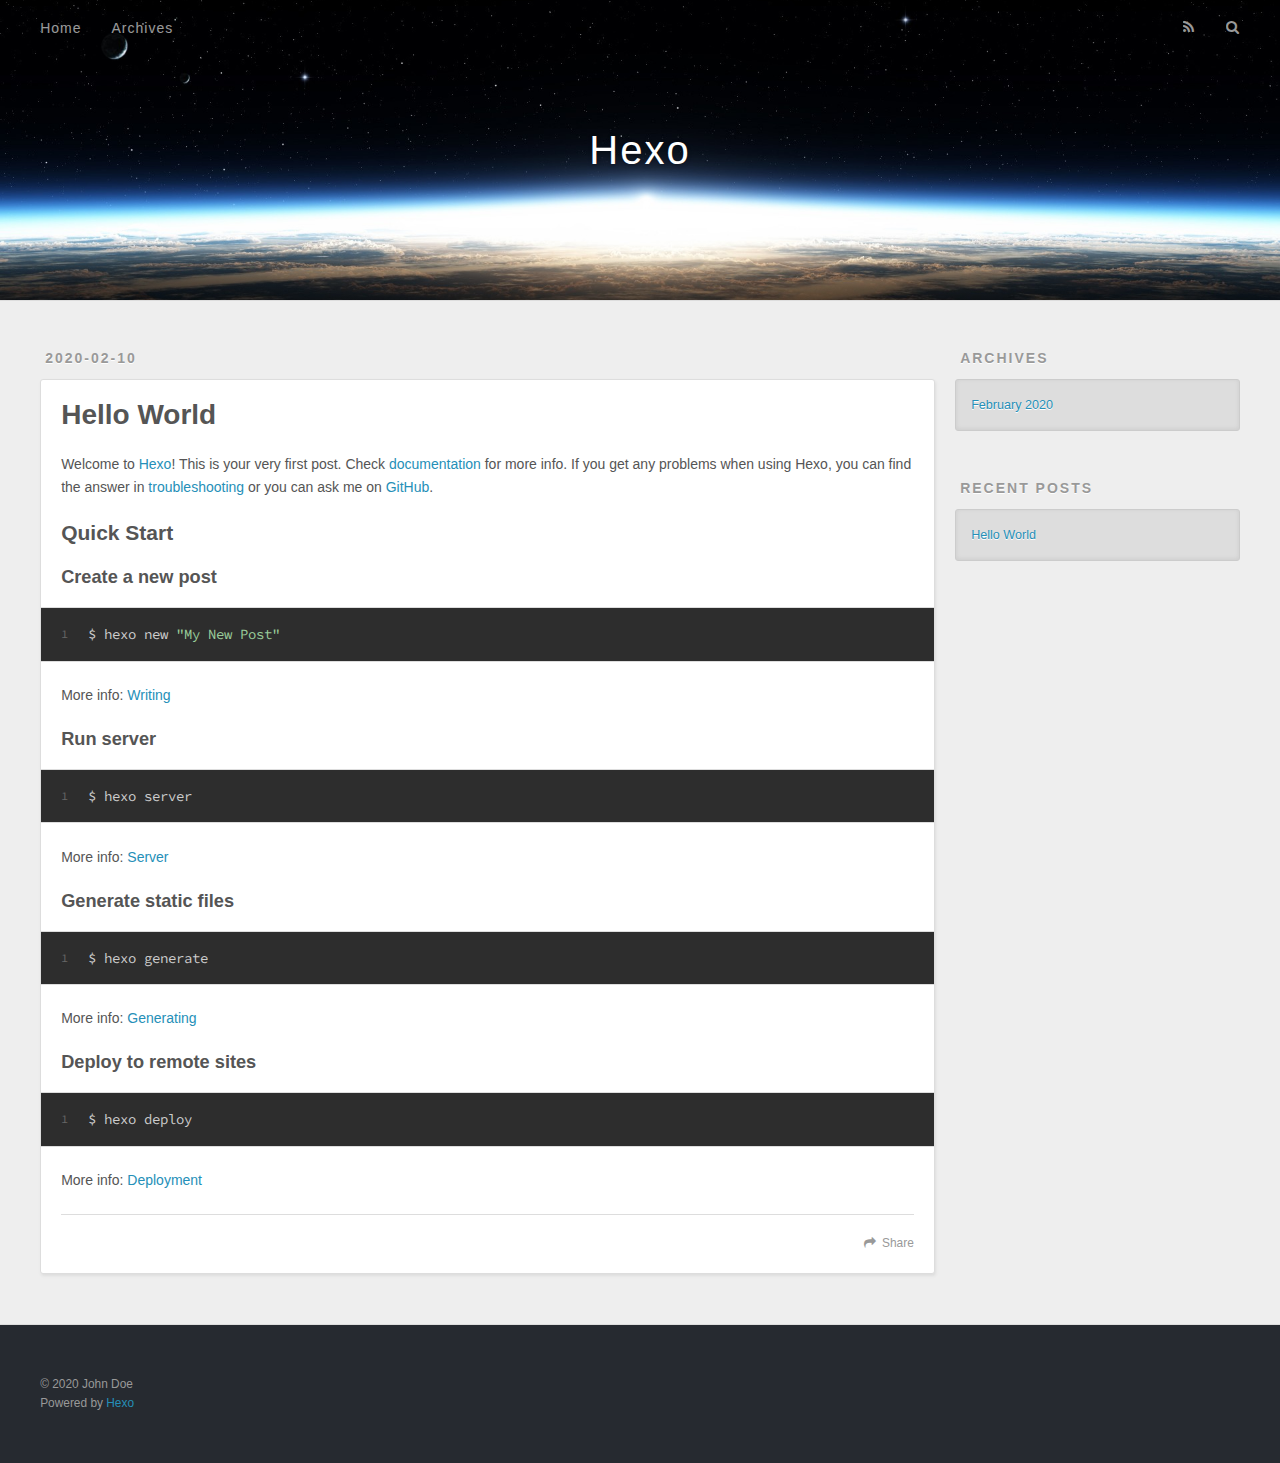
==== index.html @ d542e93d "Site updated: 2020-02-10 15:50:37" ====
<!DOCTYPE html>
<html>
<head>
  <meta charset="utf-8">
  

  
  <title>Hexo</title>
  <meta name="viewport" content="width=device-width, initial-scale=1, maximum-scale=1">
  <meta property="og:type" content="website">
<meta property="og:title" content="Hexo">
<meta property="og:url" content="http://yoursite.com/index.html">
<meta property="og:site_name" content="Hexo">
<meta property="og:locale" content="en_US">
<meta property="article:author" content="John Doe">
<meta name="twitter:card" content="summary">
  
    <link rel="alternate" href="/atom.xml" title="Hexo" type="application/atom+xml">
  
  
    <link rel="icon" href="/favicon.png">
  
  
    <link href="//fonts.googleapis.com/css?family=Source+Code+Pro" rel="stylesheet" type="text/css">
  
  
<link rel="stylesheet" href="/css/style.css">

<meta name="generator" content="Hexo 4.2.0"></head>

<body>
  <div id="container">
    <div id="wrap">
      <header id="header">
  <div id="banner"></div>
  <div id="header-outer" class="outer">
    <div id="header-title" class="inner">
      <h1 id="logo-wrap">
        <a href="/" id="logo">Hexo</a>
      </h1>
      
    </div>
    <div id="header-inner" class="inner">
      <nav id="main-nav">
        <a id="main-nav-toggle" class="nav-icon"></a>
        
          <a class="main-nav-link" href="/">Home</a>
        
          <a class="main-nav-link" href="/archives">Archives</a>
        
      </nav>
      <nav id="sub-nav">
        
          <a id="nav-rss-link" class="nav-icon" href="/atom.xml" title="RSS Feed"></a>
        
        <a id="nav-search-btn" class="nav-icon" title="Search"></a>
      </nav>
      <div id="search-form-wrap">
        <form action="//google.com/search" method="get" accept-charset="UTF-8" class="search-form"><input type="search" name="q" class="search-form-input" placeholder="Search"><button type="submit" class="search-form-submit">&#xF002;</button><input type="hidden" name="sitesearch" value="http://yoursite.com"></form>
      </div>
    </div>
  </div>
</header>
      <div class="outer">
        <section id="main">
  
    <article id="post-hello-world" class="article article-type-post" itemscope itemprop="blogPost">
  <div class="article-meta">
    <a href="/2020/02/10/hello-world/" class="article-date">
  <time datetime="2020-02-10T07:20:54.252Z" itemprop="datePublished">2020-02-10</time>
</a>
    
  </div>
  <div class="article-inner">
    
    
      <header class="article-header">
        
  
    <h1 itemprop="name">
      <a class="article-title" href="/2020/02/10/hello-world/">Hello World</a>
    </h1>
  

      </header>
    
    <div class="article-entry" itemprop="articleBody">
      
        <p>Welcome to <a href="https://hexo.io/" target="_blank" rel="noopener">Hexo</a>! This is your very first post. Check <a href="https://hexo.io/docs/" target="_blank" rel="noopener">documentation</a> for more info. If you get any problems when using Hexo, you can find the answer in <a href="https://hexo.io/docs/troubleshooting.html" target="_blank" rel="noopener">troubleshooting</a> or you can ask me on <a href="https://github.com/hexojs/hexo/issues" target="_blank" rel="noopener">GitHub</a>.</p>
<h2 id="Quick-Start"><a href="#Quick-Start" class="headerlink" title="Quick Start"></a>Quick Start</h2><h3 id="Create-a-new-post"><a href="#Create-a-new-post" class="headerlink" title="Create a new post"></a>Create a new post</h3><figure class="highlight bash"><table><tr><td class="gutter"><pre><span class="line">1</span><br></pre></td><td class="code"><pre><span class="line">$ hexo new <span class="string">"My New Post"</span></span><br></pre></td></tr></table></figure>

<p>More info: <a href="https://hexo.io/docs/writing.html" target="_blank" rel="noopener">Writing</a></p>
<h3 id="Run-server"><a href="#Run-server" class="headerlink" title="Run server"></a>Run server</h3><figure class="highlight bash"><table><tr><td class="gutter"><pre><span class="line">1</span><br></pre></td><td class="code"><pre><span class="line">$ hexo server</span><br></pre></td></tr></table></figure>

<p>More info: <a href="https://hexo.io/docs/server.html" target="_blank" rel="noopener">Server</a></p>
<h3 id="Generate-static-files"><a href="#Generate-static-files" class="headerlink" title="Generate static files"></a>Generate static files</h3><figure class="highlight bash"><table><tr><td class="gutter"><pre><span class="line">1</span><br></pre></td><td class="code"><pre><span class="line">$ hexo generate</span><br></pre></td></tr></table></figure>

<p>More info: <a href="https://hexo.io/docs/generating.html" target="_blank" rel="noopener">Generating</a></p>
<h3 id="Deploy-to-remote-sites"><a href="#Deploy-to-remote-sites" class="headerlink" title="Deploy to remote sites"></a>Deploy to remote sites</h3><figure class="highlight bash"><table><tr><td class="gutter"><pre><span class="line">1</span><br></pre></td><td class="code"><pre><span class="line">$ hexo deploy</span><br></pre></td></tr></table></figure>

<p>More info: <a href="https://hexo.io/docs/one-command-deployment.html" target="_blank" rel="noopener">Deployment</a></p>

      
    </div>
    <footer class="article-footer">
      <a data-url="http://yoursite.com/2020/02/10/hello-world/" data-id="ck6g4q3lg0000r0undzwp7607" class="article-share-link">Share</a>
      
      
    </footer>
  </div>
  
</article>


  


</section>
        
          <aside id="sidebar">
  
    

  
    

  
    
  
    
  <div class="widget-wrap">
    <h3 class="widget-title">Archives</h3>
    <div class="widget">
      <ul class="archive-list"><li class="archive-list-item"><a class="archive-list-link" href="/archives/2020/02/">February 2020</a></li></ul>
    </div>
  </div>


  
    
  <div class="widget-wrap">
    <h3 class="widget-title">Recent Posts</h3>
    <div class="widget">
      <ul>
        
          <li>
            <a href="/2020/02/10/hello-world/">Hello World</a>
          </li>
        
      </ul>
    </div>
  </div>

  
</aside>
        
      </div>
      <footer id="footer">
  
  <div class="outer">
    <div id="footer-info" class="inner">
      &copy; 2020 John Doe<br>
      Powered by <a href="http://hexo.io/" target="_blank">Hexo</a>
    </div>
  </div>
</footer>
    </div>
    <nav id="mobile-nav">
  
    <a href="/" class="mobile-nav-link">Home</a>
  
    <a href="/archives" class="mobile-nav-link">Archives</a>
  
</nav>
    

<script src="//ajax.googleapis.com/ajax/libs/jquery/2.0.3/jquery.min.js"></script>


  
<link rel="stylesheet" href="/fancybox/jquery.fancybox.css">

  
<script src="/fancybox/jquery.fancybox.pack.js"></script>




<script src="/js/script.js"></script>




  </div>
</body>
</html>
---- css/style.css ----
body {
  width: 100%;
}
body:before,
body:after {
  content: "";
  display: table;
}
body:after {
  clear: both;
}
html,
body,
div,
span,
applet,
object,
iframe,
h1,
h2,
h3,
h4,
h5,
h6,
p,
blockquote,
pre,
a,
abbr,
acronym,
address,
big,
cite,
code,
del,
dfn,
em,
img,
ins,
kbd,
q,
s,
samp,
small,
strike,
strong,
sub,
sup,
tt,
var,
dl,
dt,
dd,
ol,
ul,
li,
fieldset,
form,
label,
legend,
table,
caption,
tbody,
tfoot,
thead,
tr,
th,
td {
  margin: 0;
  padding: 0;
  border: 0;
  outline: 0;
  font-weight: inherit;
  font-style: inherit;
  font-family: inherit;
  font-size: 100%;
  vertical-align: baseline;
}
body {
  line-height: 1;
  color: #000;
  background: #fff;
}
ol,
ul {
  list-style: none;
}
table {
  border-collapse: separate;
  border-spacing: 0;
  vertical-align: middle;
}
caption,
th,
td {
  text-align: left;
  font-weight: normal;
  vertical-align: middle;
}
a img {
  border: none;
}
input,
button {
  margin: 0;
  padding: 0;
}
input::-moz-focus-inner,
button::-moz-focus-inner {
  border: 0;
  padding: 0;
}
@font-face {
  font-family: FontAwesome;
  font-style: normal;
  font-weight: normal;
  src: url("fonts/fontawesome-webfont.eot?v=#4.0.3");
  src: url("fonts/fontawesome-webfont.eot?#iefix&v=#4.0.3") format("embedded-opentype"), url("fonts/fontawesome-webfont.woff?v=#4.0.3") format("woff"), url("fonts/fontawesome-webfont.ttf?v=#4.0.3") format("truetype"), url("fonts/fontawesome-webfont.svg#fontawesomeregular?v=#4.0.3") format("svg");
}
html,
body,
#container {
  height: 100%;
}
body {
  background: #eee;
  font: 14px -apple-system, BlinkMacSystemFont, "Segoe UI", "Roboto", "Oxygen", "Ubuntu", "Cantarell", "Fira Sans", "Droid Sans", "Helvetica Neue", sans-serif;
  -webkit-text-size-adjust: 100%;
}
.outer {
  max-width: 1220px;
  margin: 0 auto;
  padding: 0 20px;
}
.outer:before,
.outer:after {
  content: "";
  display: table;
}
.outer:after {
  clear: both;
}
.inner {
  display: inline;
  float: left;
  width: 98.33333333333333%;
  margin: 0 0.833333333333333%;
}
.left,
.alignleft {
  float: left;
}
.right,
.alignright {
  float: right;
}
.clear {
  clear: both;
}
#container {
  position: relative;
}
.mobile-nav-on {
  overflow: hidden;
}
#wrap {
  height: 100%;
  width: 100%;
  position: absolute;
  top: 0;
  left: 0;
  -webkit-transition: 0.2s ease-out;
  -moz-transition: 0.2s ease-out;
  -ms-transition: 0.2s ease-out;
  transition: 0.2s ease-out;
  z-index: 1;
  background: #eee;
}
.mobile-nav-on #wrap {
  left: 280px;
}
@media screen and (min-width: 768px) {
  #main {
    display: inline;
    float: left;
    width: 73.33333333333333%;
    margin: 0 0.833333333333333%;
  }
}
.article-date,
.article-category-link,
.archive-year,
.widget-title {
  text-decoration: none;
  text-transform: uppercase;
  letter-spacing: 2px;
  color: #999;
  margin-bottom: 1em;
  margin-left: 5px;
  line-height: 1em;
  text-shadow: 0 1px #fff;
  font-weight: bold;
}
.article-inner,
.archive-article-inner {
  background: #fff;
  -webkit-box-shadow: 1px 2px 3px #ddd;
  box-shadow: 1px 2px 3px #ddd;
  border: 1px solid #ddd;
  border-radius: 3px;
}
.article-entry h1,
.widget h1 {
  font-size: 2em;
}
.article-entry h2,
.widget h2 {
  font-size: 1.5em;
}
.article-entry h3,
.widget h3 {
  font-size: 1.3em;
}
.article-entry h4,
.widget h4 {
  font-size: 1.2em;
}
.article-entry h5,
.widget h5 {
  font-size: 1em;
}
.article-entry h6,
.widget h6 {
  font-size: 1em;
  color: #999;
}
.article-entry hr,
.widget hr {
  border: 1px dashed #ddd;
}
.article-entry strong,
.widget strong {
  font-weight: bold;
}
.article-entry em,
.widget em,
.article-entry cite,
.widget cite {
  font-style: italic;
}
.article-entry sup,
.widget sup,
.article-entry sub,
.widget sub {
  font-size: 0.75em;
  line-height: 0;
  position: relative;
  vertical-align: baseline;
}
.article-entry sup,
.widget sup {
  top: -0.5em;
}
.article-entry sub,
.widget sub {
  bottom: -0.2em;
}
.article-entry small,
.widget small {
  font-size: 0.85em;
}
.article-entry acronym,
.widget acronym,
.article-entry abbr,
.widget abbr {
  border-bottom: 1px dotted;
}
.article-entry ul,
.widget ul,
.article-entry ol,
.widget ol,
.article-entry dl,
.widget dl {
  margin: 0 20px;
  line-height: 1.6em;
}
.article-entry ul ul,
.widget ul ul,
.article-entry ol ul,
.widget ol ul,
.article-entry ul ol,
.widget ul ol,
.article-entry ol ol,
.widget ol ol {
  margin-top: 0;
  margin-bottom: 0;
}
.article-entry ul,
.widget ul {
  list-style: disc;
}
.article-entry ol,
.widget ol {
  list-style: decimal;
}
.article-entry dt,
.widget dt {
  font-weight: bold;
}
#header {
  height: 300px;
  position: relative;
  border-bottom: 1px solid #ddd;
}
#header:before,
#header:after {
  content: "";
  position: absolute;
  left: 0;
  right: 0;
  height: 40px;
}
#header:before {
  top: 0;
  background: -webkit-linear-gradient(rgba(0,0,0,0.2), transparent);
  background: -moz-linear-gradient(rgba(0,0,0,0.2), transparent);
  background: -ms-linear-gradient(rgba(0,0,0,0.2), transparent);
  background: linear-gradient(rgba(0,0,0,0.2), transparent);
}
#header:after {
  bottom: 0;
  background: -webkit-linear-gradient(transparent, rgba(0,0,0,0.2));
  background: -moz-linear-gradient(transparent, rgba(0,0,0,0.2));
  background: -ms-linear-gradient(transparent, rgba(0,0,0,0.2));
  background: linear-gradient(transparent, rgba(0,0,0,0.2));
}
#header-outer {
  height: 100%;
  position: relative;
}
#header-inner {
  position: relative;
  overflow: hidden;
}
#banner {
  position: absolute;
  top: 0;
  left: 0;
  width: 100%;
  height: 100%;
  background: url("images/banner.jpg") center #000;
  -webkit-background-size: cover;
  -moz-background-size: cover;
  background-size: cover;
  z-index: -1;
}
#header-title {
  text-align: center;
  height: 40px;
  position: absolute;
  top: 50%;
  left: 0;
  margin-top: -20px;
}
#logo,
#subtitle {
  text-decoration: none;
  color: #fff;
  font-weight: 300;
  text-shadow: 0 1px 4px rgba(0,0,0,0.3);
}
#logo {
  font-size: 40px;
  line-height: 40px;
  letter-spacing: 2px;
}
#subtitle {
  font-size: 16px;
  line-height: 16px;
  letter-spacing: 1px;
}
#subtitle-wrap {
  margin-top: 16px;
}
#main-nav {
  float: left;
  margin-left: -15px;
}
.nav-icon,
.main-nav-link {
  float: left;
  color: #fff;
  opacity: 0.6;
  text-decoration: none;
  text-shadow: 0 1px rgba(0,0,0,0.2);
  -webkit-transition: opacity 0.2s;
  -moz-transition: opacity 0.2s;
  -ms-transition: opacity 0.2s;
  transition: opacity 0.2s;
  display: block;
  padding: 20px 15px;
}
.nav-icon:hover,
.main-nav-link:hover {
  opacity: 1;
}
.nav-icon {
  font-family: FontAwesome;
  text-align: center;
  font-size: 14px;
  width: 14px;
  height: 14px;
  padding: 20px 15px;
  position: relative;
  cursor: pointer;
}
.main-nav-link {
  font-weight: 300;
  letter-spacing: 1px;
}
@media screen and (max-width: 479px) {
  .main-nav-link {
    display: none;
  }
}
#main-nav-toggle {
  display: none;
}
#main-nav-toggle:before {
  content: "\f0c9";
}
@media screen and (max-width: 479px) {
  #main-nav-toggle {
    display: block;
  }
}
#sub-nav {
  float: right;
  margin-right: -15px;
}
#nav-rss-link:before {
  content: "\f09e";
}
#nav-search-btn:before {
  content: "\f002";
}
#search-form-wrap {
  position: absolute;
  top: 15px;
  width: 150px;
  height: 30px;
  right: -150px;
  opacity: 0;
  -webkit-transition: 0.2s ease-out;
  -moz-transition: 0.2s ease-out;
  -ms-transition: 0.2s ease-out;
  transition: 0.2s ease-out;
}
#search-form-wrap.on {
  opacity: 1;
  right: 0;
}
@media screen and (max-width: 479px) {
  #search-form-wrap {
    width: 100%;
    right: -100%;
  }
}
.search-form {
  position: absolute;
  top: 0;
  left: 0;
  right: 0;
  background: #fff;
  padding: 5px 15px;
  border-radius: 15px;
  -webkit-box-shadow: 0 0 10px rgba(0,0,0,0.3);
  box-shadow: 0 0 10px rgba(0,0,0,0.3);
}
.search-form-input {
  border: none;
  background: none;
  color: #555;
  width: 100%;
  font: 13px -apple-system, BlinkMacSystemFont, "Segoe UI", "Roboto", "Oxygen", "Ubuntu", "Cantarell", "Fira Sans", "Droid Sans", "Helvetica Neue", sans-serif;
  outline: none;
}
.search-form-input::-webkit-search-results-decoration,
.search-form-input::-webkit-search-cancel-button {
  -webkit-appearance: none;
}
.search-form-submit {
  position: absolute;
  top: 50%;
  right: 10px;
  margin-top: -7px;
  font: 13px FontAwesome;
  border: none;
  background: none;
  color: #bbb;
  cursor: pointer;
}
.search-form-submit:hover,
.search-form-submit:focus {
  color: #777;
}
.article {
  margin: 50px 0;
}
.article-inner {
  overflow: hidden;
}
.article-meta:before,
.article-meta:after {
  content: "";
  display: table;
}
.article-meta:after {
  clear: both;
}
.article-date {
  float: left;
}
.article-category {
  float: left;
  line-height: 1em;
  color: #ccc;
  text-shadow: 0 1px #fff;
  margin-left: 8px;
}
.article-category:before {
  content: "\2022";
}
.article-category-link {
  margin: 0 12px 1em;
}
.article-header {
  padding: 20px 20px 0;
}
.article-title {
  text-decoration: none;
  font-size: 2em;
  font-weight: bold;
  color: #555;
  line-height: 1.1em;
  -webkit-transition: color 0.2s;
  -moz-transition: color 0.2s;
  -ms-transition: color 0.2s;
  transition: color 0.2s;
}
a.article-title:hover {
  color: #258fb8;
}
.article-entry {
  color: #555;
  padding: 0 20px;
}
.article-entry:before,
.article-entry:after {
  content: "";
  display: table;
}
.article-entry:after {
  clear: both;
}
.article-entry p,
.article-entry table {
  line-height: 1.6em;
  margin: 1.6em 0;
}
.article-entry h1,
.article-entry h2,
.article-entry h3,
.article-entry h4,
.article-entry h5,
.article-entry h6 {
  font-weight: bold;
}
.article-entry h1,
.article-entry h2,
.article-entry h3,
.article-entry h4,
.article-entry h5,
.article-entry h6 {
  line-height: 1.1em;
  margin: 1.1em 0;
}
.article-entry a {
  color: #258fb8;
  text-decoration: none;
}
.article-entry a:hover {
  text-decoration: underline;
}
.article-entry ul,
.article-entry ol,
.article-entry dl {
  margin-top: 1.6em;
  margin-bottom: 1.6em;
}
.article-entry img,
.article-entry video {
  max-width: 100%;
  height: auto;
  display: block;
  margin: auto;
}
.article-entry iframe {
  border: none;
}
.article-entry table {
  width: 100%;
  border-collapse: collapse;
  border-spacing: 0;
}
.article-entry th {
  font-weight: bold;
  border-bottom: 3px solid #ddd;
  padding-bottom: 0.5em;
}
.article-entry td {
  border-bottom: 1px solid #ddd;
  padding: 10px 0;
}
.article-entry blockquote {
  font-family: Georgia, "Times New Roman", serif;
  font-size: 1.4em;
  margin: 1.6em 20px;
  text-align: center;
}
.article-entry blockquote footer {
  font-size: 14px;
  margin: 1.6em 0;
  font-family: -apple-system, BlinkMacSystemFont, "Segoe UI", "Roboto", "Oxygen", "Ubuntu", "Cantarell", "Fira Sans", "Droid Sans", "Helvetica Neue", sans-serif;
}
.article-entry blockquote footer cite:before {
  content: "—";
  padding: 0 0.5em;
}
.article-entry .pullquote {
  text-align: left;
  width: 45%;
  margin: 0;
}
.article-entry .pullquote.left {
  margin-left: 0.5em;
  margin-right: 1em;
}
.article-entry .pullquote.right {
  margin-right: 0.5em;
  margin-left: 1em;
}
.article-entry .caption {
  color: #999;
  display: block;
  font-size: 0.9em;
  margin-top: 0.5em;
  position: relative;
  text-align: center;
}
.article-entry .video-container {
  position: relative;
  padding-top: 56.25%;
  height: 0;
  overflow: hidden;
}
.article-entry .video-container iframe,
.article-entry .video-container object,
.article-entry .video-container embed {
  position: absolute;
  top: 0;
  left: 0;
  width: 100%;
  height: 100%;
  margin-top: 0;
}
.article-more-link a {
  display: inline-block;
  line-height: 1em;
  padding: 6px 15px;
  border-radius: 15px;
  background: #eee;
  color: #999;
  text-shadow: 0 1px #fff;
  text-decoration: none;
}
.article-more-link a:hover {
  background: #258fb8;
  color: #fff;
  text-decoration: none;
  text-shadow: 0 1px #1e7293;
}
.article-footer {
  font-size: 0.85em;
  line-height: 1.6em;
  border-top: 1px solid #ddd;
  padding-top: 1.6em;
  margin: 0 20px 20px;
}
.article-footer:before,
.article-footer:after {
  content: "";
  display: table;
}
.article-footer:after {
  clear: both;
}
.article-footer a {
  color: #999;
  text-decoration: none;
}
.article-footer a:hover {
  color: #555;
}
.article-tag-list-item {
  float: left;
  margin-right: 10px;
}
.article-tag-list-link:before {
  content: "#";
}
.article-comment-link {
  float: right;
}
.article-comment-link:before {
  content: "\f075";
  font-family: FontAwesome;
  padding-right: 8px;
}
.article-share-link {
  cursor: pointer;
  float: right;
  margin-left: 20px;
}
.article-share-link:before {
  content: "\f064";
  font-family: FontAwesome;
  padding-right: 6px;
}
#article-nav {
  position: relative;
}
#article-nav:before,
#article-nav:after {
  content: "";
  display: table;
}
#article-nav:after {
  clear: both;
}
@media screen and (min-width: 768px) {
  #article-nav {
    margin: 50px 0;
  }
  #article-nav:before {
    width: 8px;
    height: 8px;
    position: absolute;
    top: 50%;
    left: 50%;
    margin-top: -4px;
    margin-left: -4px;
    content: "";
    border-radius: 50%;
    background: #ddd;
    -webkit-box-shadow: 0 1px 2px #fff;
    box-shadow: 0 1px 2px #fff;
  }
}
.article-nav-link-wrap {
  text-decoration: none;
  text-shadow: 0 1px #fff;
  color: #999;
  -webkit-box-sizing: border-box;
  -moz-box-sizing: border-box;
  box-sizing: border-box;
  margin-top: 50px;
  text-align: center;
  display: block;
}
.article-nav-link-wrap:hover {
  color: #555;
}
@media screen and (min-width: 768px) {
  .article-nav-link-wrap {
    width: 50%;
    margin-top: 0;
  }
}
@media screen and (min-width: 768px) {
  #article-nav-newer {
    float: left;
    text-align: right;
    padding-right: 20px;
  }
}
@media screen and (min-width: 768px) {
  #article-nav-older {
    float: right;
    text-align: left;
    padding-left: 20px;
  }
}
.article-nav-caption {
  text-transform: uppercase;
  letter-spacing: 2px;
  color: #ddd;
  line-height: 1em;
  font-weight: bold;
}
#article-nav-newer .article-nav-caption {
  margin-right: -2px;
}
.article-nav-title {
  font-size: 0.85em;
  line-height: 1.6em;
  margin-top: 0.5em;
}
.article-share-box {
  position: absolute;
  display: none;
  background: #fff;
  -webkit-box-shadow: 1px 2px 10px rgba(0,0,0,0.2);
  box-shadow: 1px 2px 10px rgba(0,0,0,0.2);
  border-radius: 3px;
  margin-left: -145px;
  overflow: hidden;
  z-index: 1;
}
.article-share-box.on {
  display: block;
}
.article-share-input {
  width: 100%;
  background: none;
  -webkit-box-sizing: border-box;
  -moz-box-sizing: border-box;
  box-sizing: border-box;
  font: 14px -apple-system, BlinkMacSystemFont, "Segoe UI", "Roboto", "Oxygen", "Ubuntu", "Cantarell", "Fira Sans", "Droid Sans", "Helvetica Neue", sans-serif;
  padding: 0 15px;
  color: #555;
  outline: none;
  border: 1px solid #ddd;
  border-radius: 3px 3px 0 0;
  height: 36px;
  line-height: 36px;
}
.article-share-links {
  background: #eee;
}
.article-share-links:before,
.article-share-links:after {
  content: "";
  display: table;
}
.article-share-links:after {
  clear: both;
}
.article-share-twitter,
.article-share-facebook,
.article-share-pinterest,
.article-share-google {
  width: 50px;
  height: 36px;
  display: block;
  float: left;
  position: relative;
  color: #999;
  text-shadow: 0 1px #fff;
}
.article-share-twitter:before,
.article-share-facebook:before,
.article-share-pinterest:before,
.article-share-google:before {
  font-size: 20px;
  font-family: FontAwesome;
  width: 20px;
  height: 20px;
  position: absolute;
  top: 50%;
  left: 50%;
  margin-top: -10px;
  margin-left: -10px;
  text-align: center;
}
.article-share-twitter:hover,
.article-share-facebook:hover,
.article-share-pinterest:hover,
.article-share-google:hover {
  color: #fff;
}
.article-share-twitter:before {
  content: "\f099";
}
.article-share-twitter:hover {
  background: #00aced;
  text-shadow: 0 1px #008abe;
}
.article-share-facebook:before {
  content: "\f09a";
}
.article-share-facebook:hover {
  background: #3b5998;
  text-shadow: 0 1px #2f477a;
}
.article-share-pinterest:before {
  content: "\f0d2";
}
.article-share-pinterest:hover {
  background: #cb2027;
  text-shadow: 0 1px #a21a1f;
}
.article-share-google:before {
  content: "\f0d5";
}
.article-share-google:hover {
  background: #dd4b39;
  text-shadow: 0 1px #be3221;
}
.article-gallery {
  background: #000;
  position: relative;
}
.article-gallery-photos {
  position: relative;
  overflow: hidden;
}
.article-gallery-img {
  display: none;
  max-width: 100%;
}
.article-gallery-img:first-child {
  display: block;
}
.article-gallery-img.loaded {
  position: absolute;
  display: block;
}
.article-gallery-img img {
  display: block;
  max-width: 100%;
  margin: 0 auto;
}
#comments {
  background: #fff;
  -webkit-box-shadow: 1px 2px 3px #ddd;
  box-shadow: 1px 2px 3px #ddd;
  padding: 20px;
  border: 1px solid #ddd;
  border-radius: 3px;
  margin: 50px 0;
}
#comments a {
  color: #258fb8;
}
.archives-wrap {
  margin: 50px 0;
}
.archives:before,
.archives:after {
  content: "";
  display: table;
}
.archives:after {
  clear: both;
}
.archive-year-wrap {
  margin-bottom: 1em;
}
.archives {
  -webkit-column-gap: 10px;
  -moz-column-gap: 10px;
  column-gap: 10px;
}
@media screen and (min-width: 480px) and (max-width: 767px) {
  .archives {
    -webkit-column-count: 2;
    -moz-column-count: 2;
    column-count: 2;
  }
}
@media screen and (min-width: 768px) {
  .archives {
    -webkit-column-count: 3;
    -moz-column-count: 3;
    column-count: 3;
  }
}
.archive-article {
  -webkit-column-break-inside: avoid;
  page-break-inside: avoid;
  overflow: hidden;
  break-inside: avoid-column;
}
.archive-article-inner {
  padding: 10px;
  margin-bottom: 15px;
}
.archive-article-title {
  text-decoration: none;
  font-weight: bold;
  color: #555;
  -webkit-transition: color 0.2s;
  -moz-transition: color 0.2s;
  -ms-transition: color 0.2s;
  transition: color 0.2s;
  line-height: 1.6em;
}
.archive-article-title:hover {
  color: #258fb8;
}
.archive-article-footer {
  margin-top: 1em;
}
.archive-article-date {
  color: #999;
  text-decoration: none;
  font-size: 0.85em;
  line-height: 1em;
  margin-bottom: 0.5em;
  display: block;
}
#page-nav {
  margin: 50px auto;
  background: #fff;
  -webkit-box-shadow: 1px 2px 3px #ddd;
  box-shadow: 1px 2px 3px #ddd;
  border: 1px solid #ddd;
  border-radius: 3px;
  text-align: center;
  color: #999;
  overflow: hidden;
}
#page-nav:before,
#page-nav:after {
  content: "";
  display: table;
}
#page-nav:after {
  clear: both;
}
#page-nav a,
#page-nav span {
  padding: 10px 20px;
  line-height: 1;
  height: 2ex;
}
#page-nav a {
  color: #999;
  text-decoration: none;
}
#page-nav a:hover {
  background: #999;
  color: #fff;
}
#page-nav .prev {
  float: left;
}
#page-nav .next {
  float: right;
}
#page-nav .page-number {
  display: inline-block;
}
@media screen and (max-width: 479px) {
  #page-nav .page-number {
    display: none;
  }
}
#page-nav .current {
  color: #555;
  font-weight: bold;
}
#page-nav .space {
  color: #ddd;
}
#footer {
  background: #262a30;
  padding: 50px 0;
  border-top: 1px solid #ddd;
  color: #999;
}
#footer a {
  color: #258fb8;
  text-decoration: none;
}
#footer a:hover {
  text-decoration: underline;
}
#footer-info {
  line-height: 1.6em;
  font-size: 0.85em;
}
.article-entry pre,
.article-entry .highlight {
  background: #2d2d2d;
  margin: 0 -20px;
  padding: 15px 20px;
  border-style: solid;
  border-color: #ddd;
  border-width: 1px 0;
  overflow: auto;
  color: #ccc;
  line-height: 22.400000000000002px;
}
.article-entry .highlight .gutter pre,
.article-entry .gist .gist-file .gist-data .line-numbers {
  color: #666;
  font-size: 0.85em;
}
.article-entry pre,
.article-entry code {
  font-family: "Source Code Pro", Consolas, Monaco, Menlo, Consolas, monospace;
}
.article-entry code {
  background: #eee;
  text-shadow: 0 1px #fff;
  padding: 0 0.3em;
}
.article-entry pre code {
  background: none;
  text-shadow: none;
  padding: 0;
}
.article-entry .highlight pre {
  border: none;
  margin: 0;
  padding: 0;
}
.article-entry .highlight table {
  margin: 0;
  width: auto;
}
.article-entry .highlight td {
  border: none;
  padding: 0;
}
.article-entry .highlight figcaption {
  font-size: 0.85em;
  color: #999;
  line-height: 1em;
  margin-bottom: 1em;
}
.article-entry .highlight figcaption:before,
.article-entry .highlight figcaption:after {
  content: "";
  display: table;
}
.article-entry .highlight figcaption:after {
  clear: both;
}
.article-entry .highlight figcaption a {
  float: right;
}
.article-entry .highlight .gutter pre {
  text-align: right;
  padding-right: 20px;
}
.article-entry .highlight .line {
  height: 22.400000000000002px;
}
.article-entry .highlight .line.marked {
  background: #515151;
}
.article-entry .gist {
  margin: 0 -20px;
  border-style: solid;
  border-color: #ddd;
  border-width: 1px 0;
  background: #2d2d2d;
  padding: 15px 20px 15px 0;
}
.article-entry .gist .gist-file {
  border: none;
  font-family: "Source Code Pro", Consolas, Monaco, Menlo, Consolas, monospace;
  margin: 0;
}
.article-entry .gist .gist-file .gist-data {
  background: none;
  border: none;
}
.article-entry .gist .gist-file .gist-data .line-numbers {
  background: none;
  border: none;
  padding: 0 20px 0 0;
}
.article-entry .gist .gist-file .gist-data .line-data {
  padding: 0 !important;
}
.article-entry .gist .gist-file .highlight {
  margin: 0;
  padding: 0;
  border: none;
}
.article-entry .gist .gist-file .gist-meta {
  background: #2d2d2d;
  color: #999;
  font: 0.85em -apple-system, BlinkMacSystemFont, "Segoe UI", "Roboto", "Oxygen", "Ubuntu", "Cantarell", "Fira Sans", "Droid Sans", "Helvetica Neue", sans-serif;
  text-shadow: 0 0;
  padding: 0;
  margin-top: 1em;
  margin-left: 20px;
}
.article-entry .gist .gist-file .gist-meta a {
  color: #258fb8;
  font-weight: normal;
}
.article-entry .gist .gist-file .gist-meta a:hover {
  text-decoration: underline;
}
pre .comment,
pre .title {
  color: #999;
}
pre .variable,
pre .attribute,
pre .tag,
pre .regexp,
pre .ruby .constant,
pre .xml .tag .title,
pre .xml .pi,
pre .xml .doctype,
pre .html .doctype,
pre .css .id,
pre .css .class,
pre .css .pseudo {
  color: #f2777a;
}
pre .number,
pre .preprocessor,
pre .built_in,
pre .literal,
pre .params,
pre .constant {
  color: #f99157;
}
pre .class,
pre .ruby .class .title,
pre .css .rules .attribute {
  color: #9c9;
}
pre .string,
pre .value,
pre .inheritance,
pre .header,
pre .ruby .symbol,
pre .xml .cdata {
  color: #9c9;
}
pre .css .hexcolor {
  color: #6cc;
}
pre .function,
pre .python .decorator,
pre .python .title,
pre .ruby .function .title,
pre .ruby .title .keyword,
pre .perl .sub,
pre .javascript .title,
pre .coffeescript .title {
  color: #69c;
}
pre .keyword,
pre .javascript .function {
  color: #c9c;
}
@media screen and (max-width: 479px) {
  #mobile-nav {
    position: absolute;
    top: 0;
    left: 0;
    width: 280px;
    height: 100%;
    background: #191919;
    border-right: 1px solid #fff;
  }
}
@media screen and (max-width: 479px) {
  .mobile-nav-link {
    display: block;
    color: #999;
    text-decoration: none;
    padding: 15px 20px;
    font-weight: bold;
  }
  .mobile-nav-link:hover {
    color: #fff;
  }
}
@media screen and (min-width: 768px) {
  #sidebar {
    display: inline;
    float: left;
    width: 23.333333333333332%;
    margin: 0 0.833333333333333%;
  }
}
.widget-wrap {
  margin: 50px 0;
}
.widget {
  color: #777;
  text-shadow: 0 1px #fff;
  background: #ddd;
  -webkit-box-shadow: 0 -1px 4px #ccc inset;
  box-shadow: 0 -1px 4px #ccc inset;
  border: 1px solid #ccc;
  padding: 15px;
  border-radius: 3px;
}
.widget a {
  color: #258fb8;
  text-decoration: none;
}
.widget a:hover {
  text-decoration: underline;
}
.widget ul ul,
.widget ol ul,
.widget dl ul,
.widget ul ol,
.widget ol ol,
.widget dl ol,
.widget ul dl,
.widget ol dl,
.widget dl dl {
  margin-left: 15px;
  list-style: disc;
}
.widget {
  line-height: 1.6em;
  word-wrap: break-word;
  font-size: 0.9em;
}
.widget ul,
.widget ol {
  list-style: none;
  margin: 0;
}
.widget ul ul,
.widget ol ul,
.widget ul ol,
.widget ol ol {
  margin: 0 20px;
}
.widget ul ul,
.widget ol ul {
  list-style: disc;
}
.widget ul ol,
.widget ol ol {
  list-style: decimal;
}
.category-list-count,
.tag-list-count,
.archive-list-count {
  padding-left: 5px;
  color: #999;
  font-size: 0.85em;
}
.category-list-count:before,
.tag-list-count:before,
.archive-list-count:before {
  content: "(";
}
.category-list-count:after,
.tag-list-count:after,
.archive-list-count:after {
  content: ")";
}
.tagcloud a {
  margin-right: 5px;
  display: inline-block;
}
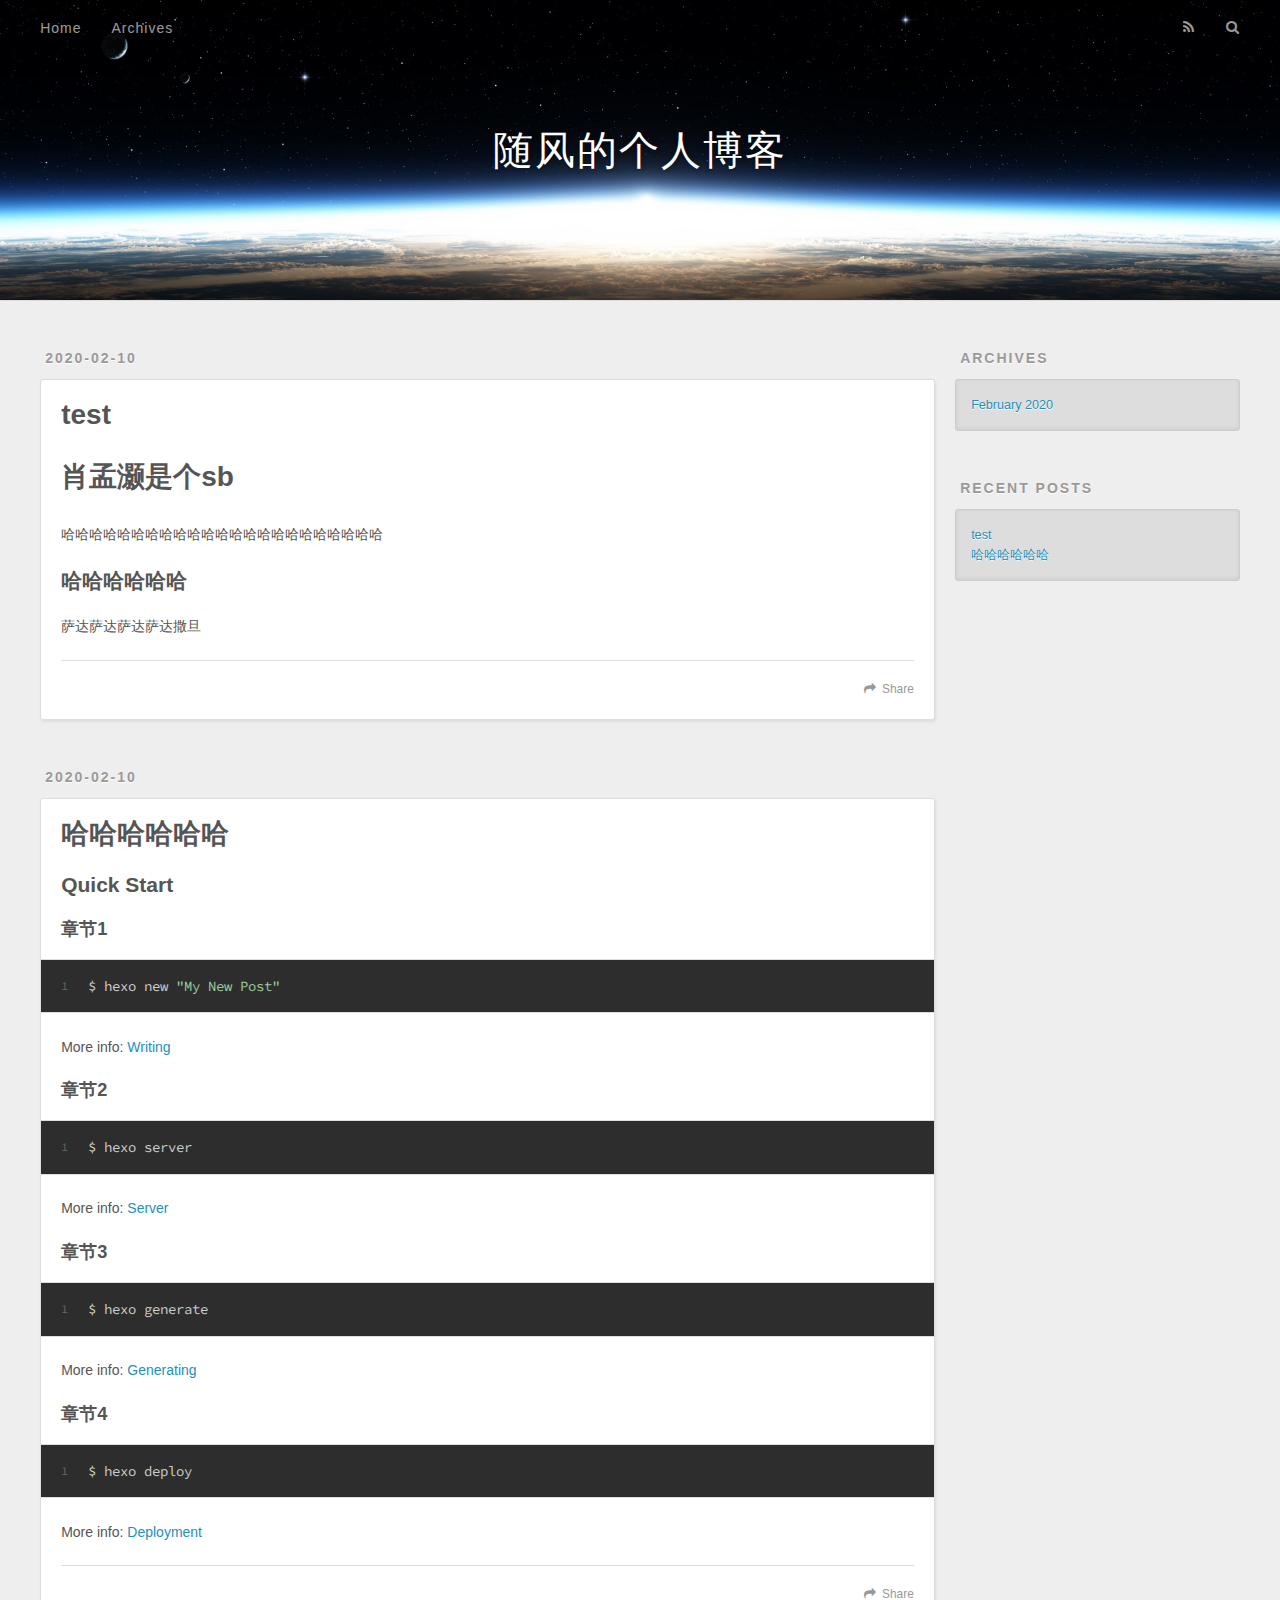
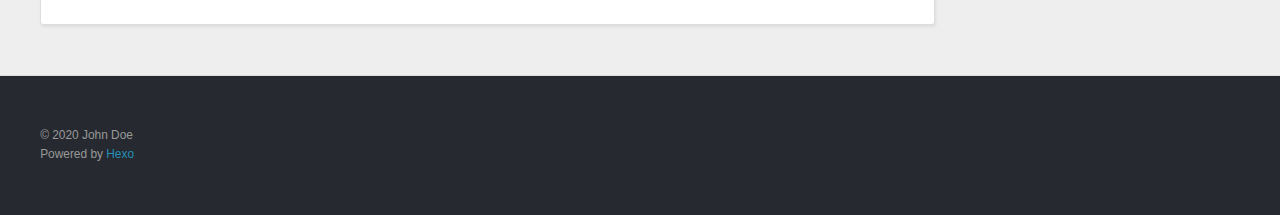
==== commit 9d18fffa: "Site updated: 2020-02-10 16:17:48" ====
--- a/index.html
+++ b/index.html
@@ -5,17 +5,17 @@
   
 
   
-  <title>Hexo</title>
+  <title>随风的个人博客</title>
   <meta name="viewport" content="width=device-width, initial-scale=1, maximum-scale=1">
   <meta property="og:type" content="website">
-<meta property="og:title" content="Hexo">
+<meta property="og:title" content="随风的个人博客">
 <meta property="og:url" content="http://yoursite.com/index.html">
-<meta property="og:site_name" content="Hexo">
+<meta property="og:site_name" content="随风的个人博客">
 <meta property="og:locale" content="en_US">
 <meta property="article:author" content="John Doe">
 <meta name="twitter:card" content="summary">
   
-    <link rel="alternate" href="/atom.xml" title="Hexo" type="application/atom+xml">
+    <link rel="alternate" href="/atom.xml" title="随风的个人博客" type="application/atom+xml">
   
   
     <link rel="icon" href="/favicon.png">
@@ -36,7 +36,7 @@
   <div id="header-outer" class="outer">
     <div id="header-title" class="inner">
       <h1 id="logo-wrap">
-        <a href="/" id="logo">Hexo</a>
+        <a href="/" id="logo">随风的个人博客</a>
       </h1>
       
     </div>
@@ -64,6 +64,44 @@
       <div class="outer">
         <section id="main">
   
+    <article id="post-test" class="article article-type-post" itemscope itemprop="blogPost">
+  <div class="article-meta">
+    <a href="/2020/02/10/test/" class="article-date">
+  <time datetime="2020-02-10T08:12:20.720Z" itemprop="datePublished">2020-02-10</time>
+</a>
+    
+  </div>
+  <div class="article-inner">
+    
+    
+      <header class="article-header">
+        
+  
+    <h1 itemprop="name">
+      <a class="article-title" href="/2020/02/10/test/">test</a>
+    </h1>
+  
+
+      </header>
+    
+    <div class="article-entry" itemprop="articleBody">
+      
+        <h1 id="肖孟灏是个sb"><a href="#肖孟灏是个sb" class="headerlink" title="肖孟灏是个sb"></a>肖孟灏是个sb</h1><p>哈哈哈哈哈哈哈哈哈哈哈哈哈哈哈哈哈哈哈哈哈哈哈</p>
+<h2 id="哈哈哈哈哈哈"><a href="#哈哈哈哈哈哈" class="headerlink" title="哈哈哈哈哈哈"></a>哈哈哈哈哈哈</h2><p>萨达萨达萨达萨达撒旦</p>
+
+      
+    </div>
+    <footer class="article-footer">
+      <a data-url="http://yoursite.com/2020/02/10/test/" data-id="ck6g6k8fv0000lsunanmzcw07" class="article-share-link">Share</a>
+      
+      
+    </footer>
+  </div>
+  
+</article>
+
+
+  
     <article id="post-hello-world" class="article article-type-post" itemscope itemprop="blogPost">
   <div class="article-meta">
     <a href="/2020/02/10/hello-world/" class="article-date">
@@ -78,7 +116,7 @@
         
   
     <h1 itemprop="name">
-      <a class="article-title" href="/2020/02/10/hello-world/">Hello World</a>
+      <a class="article-title" href="/2020/02/10/hello-world/">哈哈哈哈哈哈</a>
     </h1>
   
 
@@ -86,17 +124,16 @@
     
     <div class="article-entry" itemprop="articleBody">
       
-        <p>Welcome to <a href="https://hexo.io/" target="_blank" rel="noopener">Hexo</a>! This is your very first post. Check <a href="https://hexo.io/docs/" target="_blank" rel="noopener">documentation</a> for more info. If you get any problems when using Hexo, you can find the answer in <a href="https://hexo.io/docs/troubleshooting.html" target="_blank" rel="noopener">troubleshooting</a> or you can ask me on <a href="https://github.com/hexojs/hexo/issues" target="_blank" rel="noopener">GitHub</a>.</p>
-<h2 id="Quick-Start"><a href="#Quick-Start" class="headerlink" title="Quick Start"></a>Quick Start</h2><h3 id="Create-a-new-post"><a href="#Create-a-new-post" class="headerlink" title="Create a new post"></a>Create a new post</h3><figure class="highlight bash"><table><tr><td class="gutter"><pre><span class="line">1</span><br></pre></td><td class="code"><pre><span class="line">$ hexo new <span class="string">"My New Post"</span></span><br></pre></td></tr></table></figure>
+        <h2 id="Quick-Start"><a href="#Quick-Start" class="headerlink" title="Quick Start"></a>Quick Start</h2><h3 id="章节1"><a href="#章节1" class="headerlink" title="章节1"></a>章节1</h3><figure class="highlight bash"><table><tr><td class="gutter"><pre><span class="line">1</span><br></pre></td><td class="code"><pre><span class="line">$ hexo new <span class="string">"My New Post"</span></span><br></pre></td></tr></table></figure>
 
 <p>More info: <a href="https://hexo.io/docs/writing.html" target="_blank" rel="noopener">Writing</a></p>
-<h3 id="Run-server"><a href="#Run-server" class="headerlink" title="Run server"></a>Run server</h3><figure class="highlight bash"><table><tr><td class="gutter"><pre><span class="line">1</span><br></pre></td><td class="code"><pre><span class="line">$ hexo server</span><br></pre></td></tr></table></figure>
+<h3 id="章节2"><a href="#章节2" class="headerlink" title="章节2"></a>章节2</h3><figure class="highlight bash"><table><tr><td class="gutter"><pre><span class="line">1</span><br></pre></td><td class="code"><pre><span class="line">$ hexo server</span><br></pre></td></tr></table></figure>
 
 <p>More info: <a href="https://hexo.io/docs/server.html" target="_blank" rel="noopener">Server</a></p>
-<h3 id="Generate-static-files"><a href="#Generate-static-files" class="headerlink" title="Generate static files"></a>Generate static files</h3><figure class="highlight bash"><table><tr><td class="gutter"><pre><span class="line">1</span><br></pre></td><td class="code"><pre><span class="line">$ hexo generate</span><br></pre></td></tr></table></figure>
+<h3 id="章节3"><a href="#章节3" class="headerlink" title="章节3"></a>章节3</h3><figure class="highlight bash"><table><tr><td class="gutter"><pre><span class="line">1</span><br></pre></td><td class="code"><pre><span class="line">$ hexo generate</span><br></pre></td></tr></table></figure>
 
 <p>More info: <a href="https://hexo.io/docs/generating.html" target="_blank" rel="noopener">Generating</a></p>
-<h3 id="Deploy-to-remote-sites"><a href="#Deploy-to-remote-sites" class="headerlink" title="Deploy to remote sites"></a>Deploy to remote sites</h3><figure class="highlight bash"><table><tr><td class="gutter"><pre><span class="line">1</span><br></pre></td><td class="code"><pre><span class="line">$ hexo deploy</span><br></pre></td></tr></table></figure>
+<h3 id="章节4"><a href="#章节4" class="headerlink" title="章节4"></a>章节4</h3><figure class="highlight bash"><table><tr><td class="gutter"><pre><span class="line">1</span><br></pre></td><td class="code"><pre><span class="line">$ hexo deploy</span><br></pre></td></tr></table></figure>
 
 <p>More info: <a href="https://hexo.io/docs/one-command-deployment.html" target="_blank" rel="noopener">Deployment</a></p>
 
@@ -144,7 +181,11 @@
       <ul>
         
           <li>
-            <a href="/2020/02/10/hello-world/">Hello World</a>
+            <a href="/2020/02/10/test/">test</a>
+          </li>
+        
+          <li>
+            <a href="/2020/02/10/hello-world/">哈哈哈哈哈哈</a>
           </li>
         
       </ul>
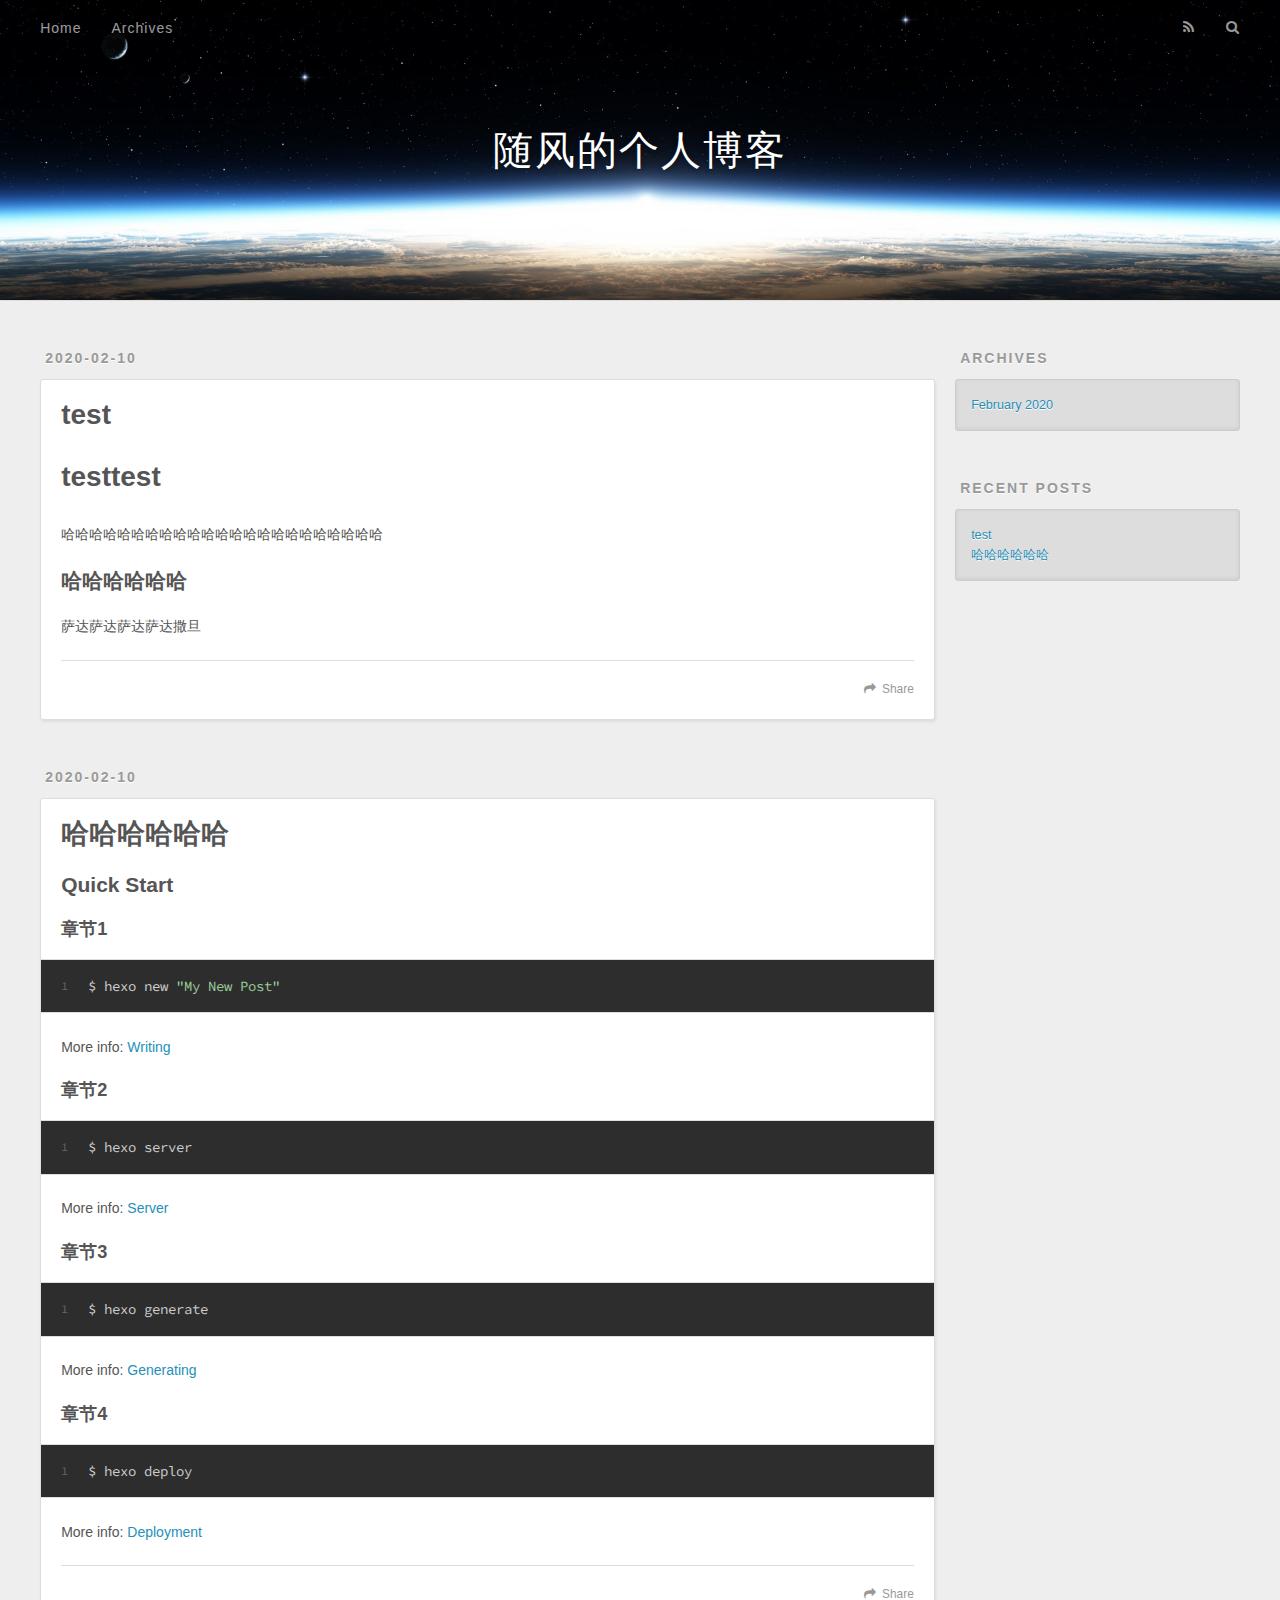
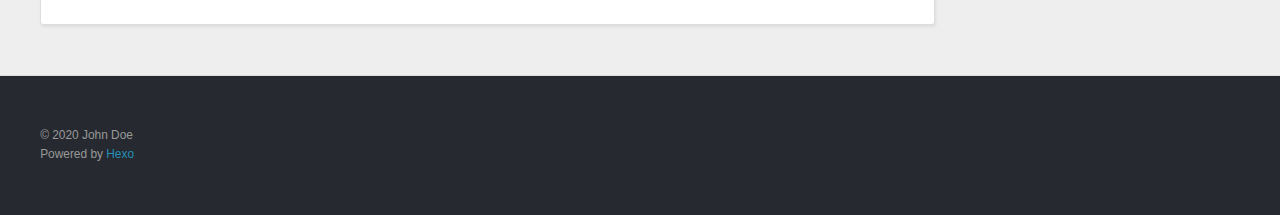
==== commit 9ddcd88c: "Site updated: 2020-02-10 16:21:49" ====
--- a/index.html
+++ b/index.html
@@ -86,7 +86,7 @@
     
     <div class="article-entry" itemprop="articleBody">
       
-        <h1 id="肖孟灏是个sb"><a href="#肖孟灏是个sb" class="headerlink" title="肖孟灏是个sb"></a>肖孟灏是个sb</h1><p>哈哈哈哈哈哈哈哈哈哈哈哈哈哈哈哈哈哈哈哈哈哈哈</p>
+        <h1 id="testtest"><a href="#testtest" class="headerlink" title="testtest"></a>testtest</h1><p>哈哈哈哈哈哈哈哈哈哈哈哈哈哈哈哈哈哈哈哈哈哈哈</p>
 <h2 id="哈哈哈哈哈哈"><a href="#哈哈哈哈哈哈" class="headerlink" title="哈哈哈哈哈哈"></a>哈哈哈哈哈哈</h2><p>萨达萨达萨达萨达撒旦</p>
 
       
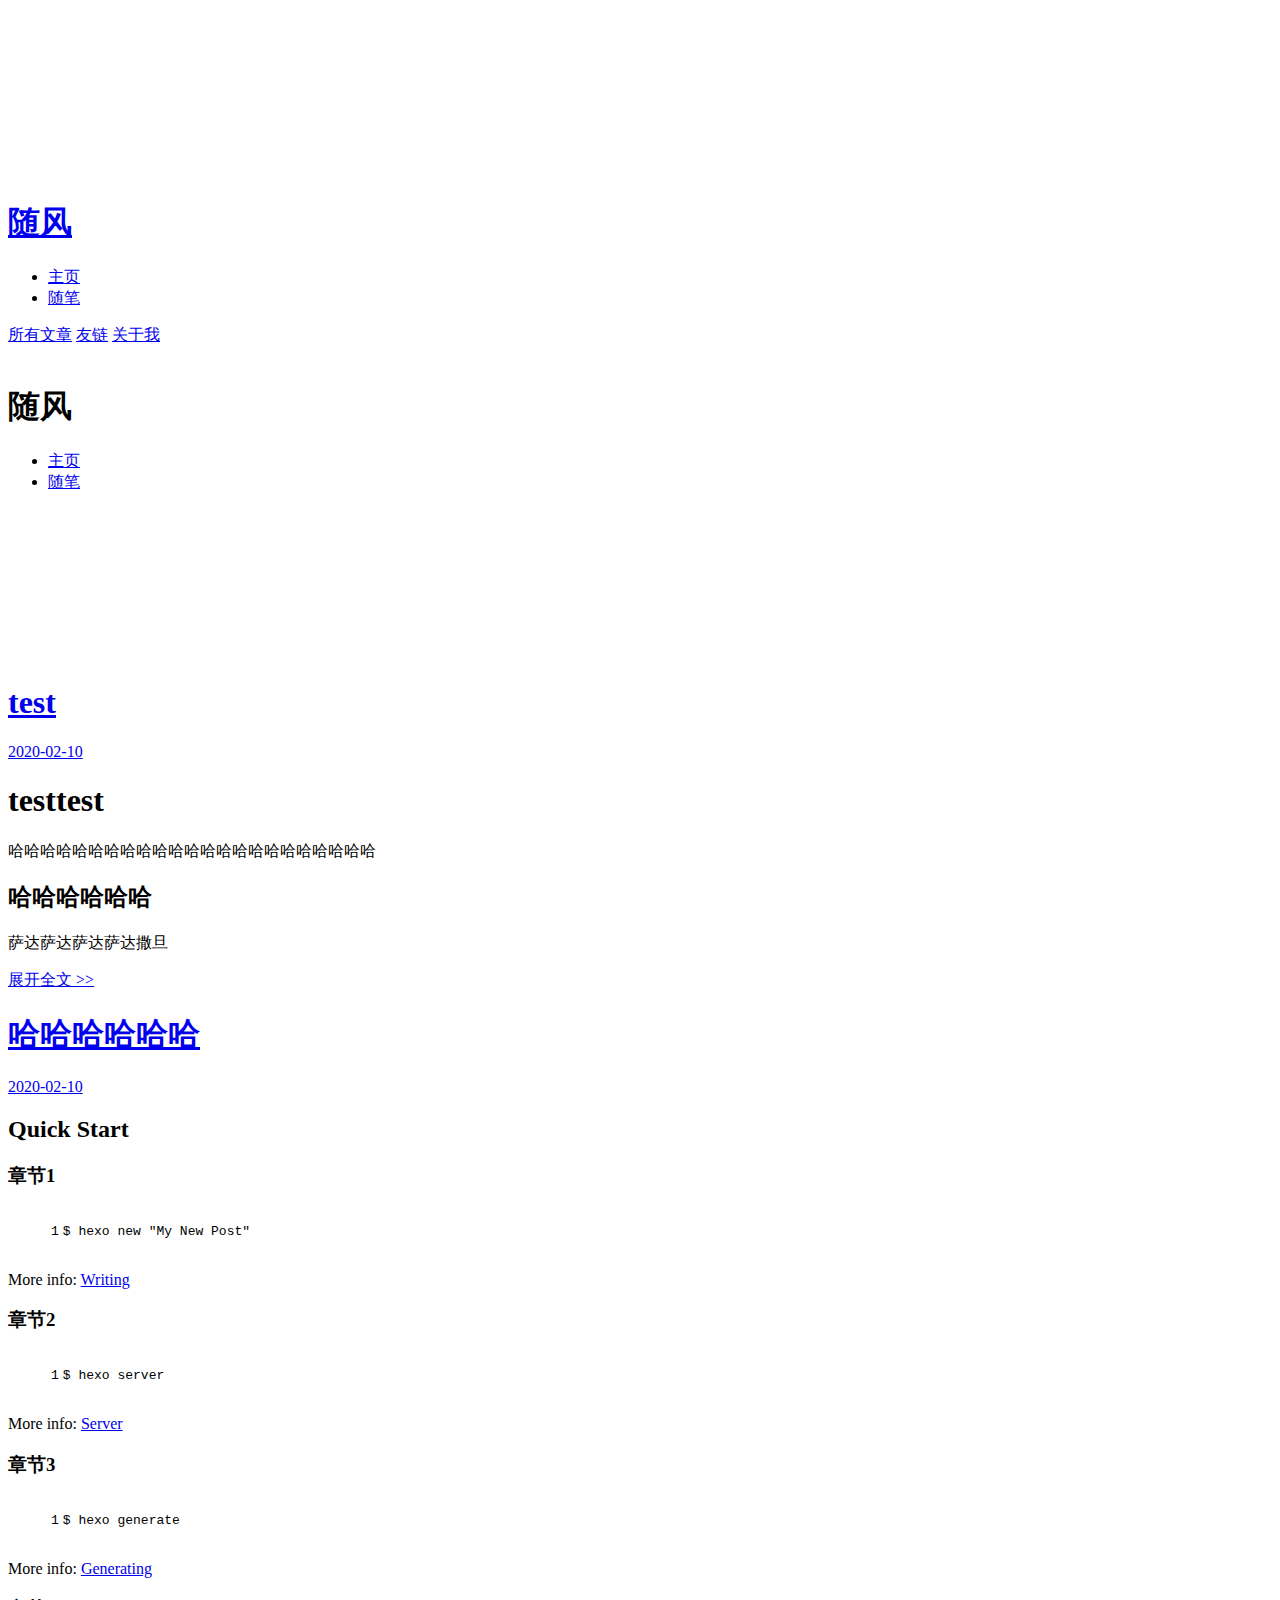
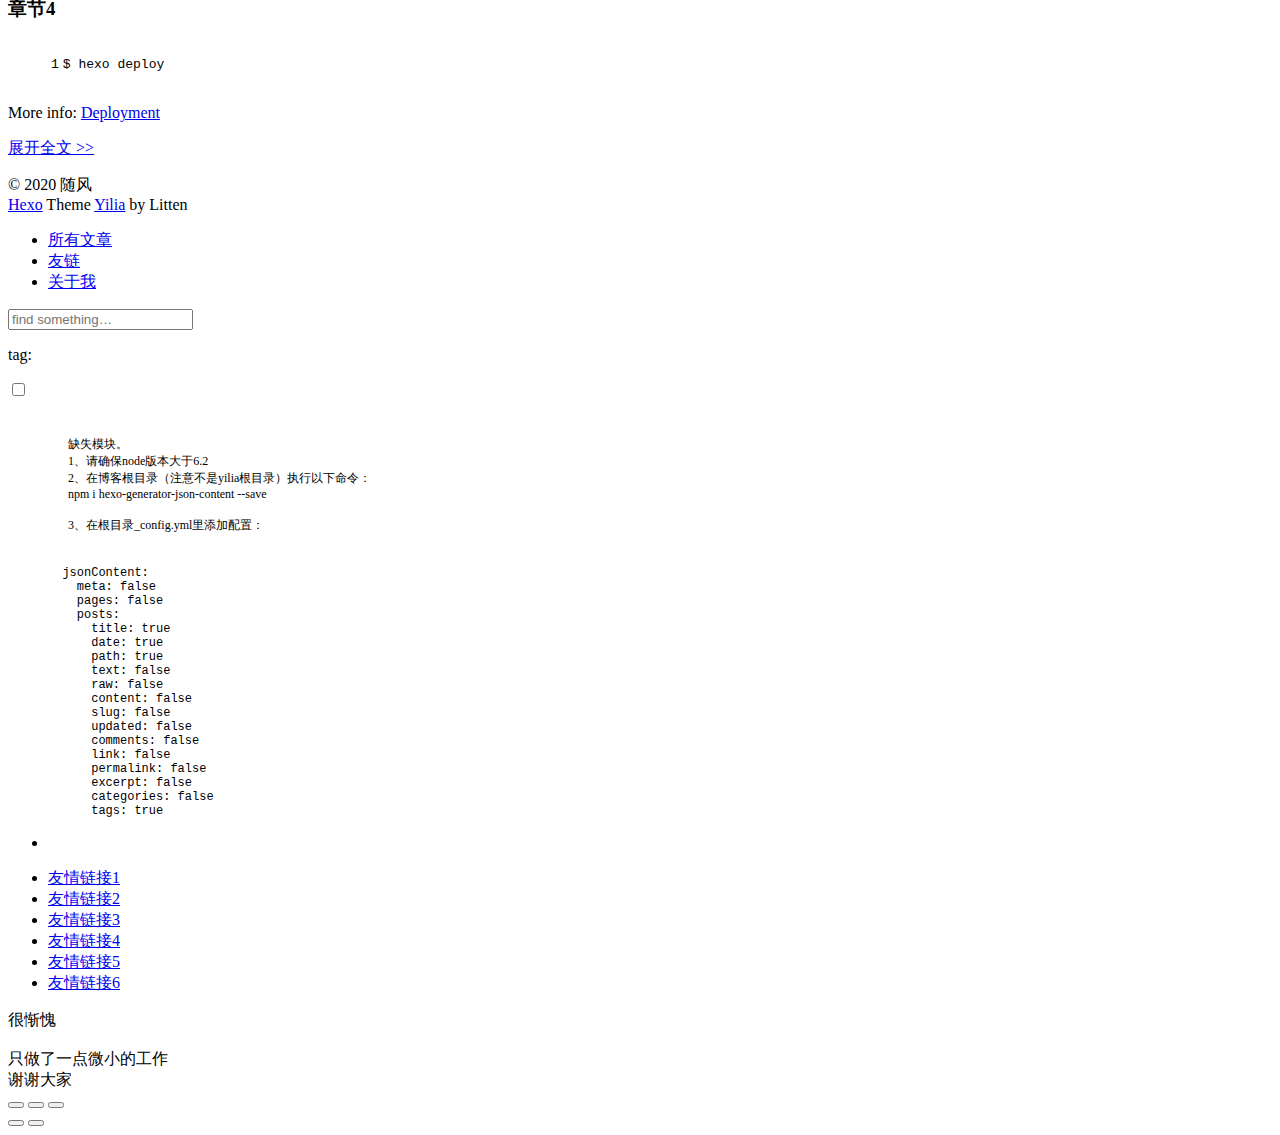
==== commit 3313ae0d: "Site updated: 2020-02-10 18:33:09" ====
--- a/index.html
+++ b/index.html
@@ -3,8 +3,9 @@
 <head>
   <meta charset="utf-8">
   
-
-  
+  <meta name="renderer" content="webkit">
+  <meta http-equiv="X-UA-Compatible" content="IE=edge" >
+  <link rel="dns-prefetch" href="http://yoursite.com">
   <title>随风的个人博客</title>
   <meta name="viewport" content="width=device-width, initial-scale=1, maximum-scale=1">
   <meta property="og:type" content="website">
@@ -12,67 +13,147 @@
 <meta property="og:url" content="http://yoursite.com/index.html">
 <meta property="og:site_name" content="随风的个人博客">
 <meta property="og:locale" content="en_US">
-<meta property="article:author" content="John Doe">
+<meta property="article:author" content="随风">
 <meta name="twitter:card" content="summary">
   
-    <link rel="alternate" href="/atom.xml" title="随风的个人博客" type="application/atom+xml">
+    <link rel="alternative" href="/atom.xml" title="随风的个人博客" type="application/atom+xml">
   
   
     <link rel="icon" href="/favicon.png">
   
-  
-    <link href="//fonts.googleapis.com/css?family=Source+Code+Pro" rel="stylesheet" type="text/css">
-  
-  
-<link rel="stylesheet" href="/css/style.css">
+  <link rel="stylesheet" type="text/css" href="/./main.0cf68a.css">
+  <style type="text/css">
+  
+    #container.show {
+      background: linear-gradient(200deg,#a0cfe4,#e8c37e);
+    }
+  </style>
+  
+
+  
 
 <meta name="generator" content="Hexo 4.2.0"></head>
 
 <body>
-  <div id="container">
-    <div id="wrap">
-      <header id="header">
-  <div id="banner"></div>
-  <div id="header-outer" class="outer">
-    <div id="header-title" class="inner">
-      <h1 id="logo-wrap">
-        <a href="/" id="logo">随风的个人博客</a>
-      </h1>
-      
-    </div>
-    <div id="header-inner" class="inner">
-      <nav id="main-nav">
-        <a id="main-nav-toggle" class="nav-icon"></a>
-        
-          <a class="main-nav-link" href="/">Home</a>
-        
-          <a class="main-nav-link" href="/archives">Archives</a>
-        
-      </nav>
-      <nav id="sub-nav">
-        
-          <a id="nav-rss-link" class="nav-icon" href="/atom.xml" title="RSS Feed"></a>
-        
-        <a id="nav-search-btn" class="nav-icon" title="Search"></a>
-      </nav>
-      <div id="search-form-wrap">
-        <form action="//google.com/search" method="get" accept-charset="UTF-8" class="search-form"><input type="search" name="q" class="search-form-input" placeholder="Search"><button type="submit" class="search-form-submit">&#xF002;</button><input type="hidden" name="sitesearch" value="http://yoursite.com"></form>
-      </div>
-    </div>
-  </div>
-</header>
-      <div class="outer">
-        <section id="main">
-  
-    <article id="post-test" class="article article-type-post" itemscope itemprop="blogPost">
-  <div class="article-meta">
-    <a href="/2020/02/10/test/" class="article-date">
-  <time datetime="2020-02-10T08:12:20.720Z" itemprop="datePublished">2020-02-10</time>
-</a>
-    
-  </div>
+  <div id="container" q-class="show:isCtnShow">
+    <canvas id="anm-canvas" class="anm-canvas"></canvas>
+    <div class="left-col" q-class="show:isShow">
+      
+<div class="overlay" style="background: #4d4d4d"></div>
+<div class="intrude-less">
+	<header id="header" class="inner">
+		<a href="/" class="profilepic">
+			<img src="" class="js-avatar">
+		</a>
+		<hgroup>
+		  <h1 class="header-author"><a href="/">随风</a></h1>
+		</hgroup>
+		
+
+		<nav class="header-menu">
+			<ul>
+			
+				<li><a href="/">主页</a></li>
+	        
+				<li><a href="/tags/%E9%9A%8F%E7%AC%94/">随笔</a></li>
+	        
+			</ul>
+		</nav>
+		<nav class="header-smart-menu">
+    		
+    			
+    			<a q-on="click: openSlider(e, 'innerArchive')" href="javascript:void(0)">所有文章</a>
+    			
+            
+    			
+    			<a q-on="click: openSlider(e, 'friends')" href="javascript:void(0)">友链</a>
+    			
+            
+    			
+    			<a q-on="click: openSlider(e, 'aboutme')" href="javascript:void(0)">关于我</a>
+    			
+            
+		</nav>
+		<nav class="header-nav">
+			<div class="social">
+				
+					<a class="github" target="_blank" href="#" title="github"><i class="icon-github"></i></a>
+		        
+					<a class="weibo" target="_blank" href="#" title="weibo"><i class="icon-weibo"></i></a>
+		        
+					<a class="rss" target="_blank" href="#" title="rss"><i class="icon-rss"></i></a>
+		        
+					<a class="zhihu" target="_blank" href="#" title="zhihu"><i class="icon-zhihu"></i></a>
+		        
+			</div>
+		</nav>
+	</header>		
+</div>
+
+    </div>
+    <div class="mid-col" q-class="show:isShow,hide:isShow|isFalse">
+      
+<nav id="mobile-nav">
+  	<div class="overlay js-overlay" style="background: #4d4d4d"></div>
+	<div class="btnctn js-mobile-btnctn">
+  		<div class="slider-trigger list" q-on="click: openSlider(e)"><i class="icon icon-sort"></i></div>
+	</div>
+	<div class="intrude-less">
+		<header id="header" class="inner">
+			<div class="profilepic">
+				<img src="" class="js-avatar">
+			</div>
+			<hgroup>
+			  <h1 class="header-author js-header-author">随风</h1>
+			</hgroup>
+			
+			
+			
+				
+			
+				
+			
+			
+			
+			<nav class="header-nav">
+				<div class="social">
+					
+						<a class="github" target="_blank" href="#" title="github"><i class="icon-github"></i></a>
+			        
+						<a class="weibo" target="_blank" href="#" title="weibo"><i class="icon-weibo"></i></a>
+			        
+						<a class="rss" target="_blank" href="#" title="rss"><i class="icon-rss"></i></a>
+			        
+						<a class="zhihu" target="_blank" href="#" title="zhihu"><i class="icon-zhihu"></i></a>
+			        
+				</div>
+			</nav>
+
+			<nav class="header-menu js-header-menu">
+				<ul style="width: 50%">
+				
+				
+					<li style="width: 50%"><a href="/">主页</a></li>
+		        
+					<li style="width: 50%"><a href="/tags/%E9%9A%8F%E7%AC%94/">随笔</a></li>
+		        
+				</ul>
+			</nav>
+		</header>				
+	</div>
+	<div class="mobile-mask" style="display:none" q-show="isShow"></div>
+</nav>
+
+      <div id="wrapper" class="body-wrap">
+        <div class="menu-l">
+          <div class="canvas-wrap">
+            <canvas data-colors="#eaeaea" data-sectionHeight="100" data-contentId="js-content" id="myCanvas1" class="anm-canvas"></canvas>
+          </div>
+          <div id="js-content" class="content-ll">
+            
+  
+    <article id="post-test" class="article article-type-post  article-index" itemscope itemprop="blogPost">
   <div class="article-inner">
-    
     
       <header class="article-header">
         
@@ -82,6 +163,11 @@
     </h1>
   
 
+        
+        <a href="/2020/02/10/test/" class="archive-article-date">
+  	<time datetime="2020-02-10T08:12:20.720Z" itemprop="datePublished"><i class="icon-calendar icon"></i>2020-02-10</time>
+</a>
+        
       </header>
     
     <div class="article-entry" itemprop="articleBody">
@@ -90,27 +176,48 @@
 <h2 id="哈哈哈哈哈哈"><a href="#哈哈哈哈哈哈" class="headerlink" title="哈哈哈哈哈哈"></a>哈哈哈哈哈哈</h2><p>萨达萨达萨达萨达撒旦</p>
 
       
-    </div>
-    <footer class="article-footer">
-      <a data-url="http://yoursite.com/2020/02/10/test/" data-id="ck6g6k8fv0000lsunanmzcw07" class="article-share-link">Share</a>
-      
-      
-    </footer>
+
+      
+    </div>
+    <div class="article-info article-info-index">
+      
+      
+      
+
+      
+        <p class="article-more-link">
+          <a class="article-more-a" href="/2020/02/10/test/">展开全文 >></a>
+        </p>
+      
+
+      
+      <div class="clearfix"></div>
+    </div>
   </div>
-  
 </article>
 
-
-  
-    <article id="post-hello-world" class="article article-type-post" itemscope itemprop="blogPost">
-  <div class="article-meta">
-    <a href="/2020/02/10/hello-world/" class="article-date">
-  <time datetime="2020-02-10T07:20:54.252Z" itemprop="datePublished">2020-02-10</time>
-</a>
-    
-  </div>
+<aside class="wrap-side-operation">
+    <div class="mod-side-operation">
+        
+        <div class="jump-container" id="js-jump-container" style="display:none;">
+            <a href="javascript:void(0)" class="mod-side-operation__jump-to-top">
+                <i class="icon-font icon-back"></i>
+            </a>
+            <div id="js-jump-plan-container" class="jump-plan-container" style="top: -11px;">
+                <i class="icon-font icon-plane jump-plane"></i>
+            </div>
+        </div>
+        
+        
+    </div>
+</aside>
+
+
+
+
+  
+    <article id="post-hello-world" class="article article-type-post  article-index" itemscope itemprop="blogPost">
   <div class="article-inner">
-    
     
       <header class="article-header">
         
@@ -120,6 +227,11 @@
     </h1>
   
 
+        
+        <a href="/2020/02/10/hello-world/" class="archive-article-date">
+  	<time datetime="2020-02-10T07:20:54.252Z" itemprop="datePublished"><i class="icon-calendar icon"></i>2020-02-10</time>
+</a>
+        
       </header>
     
     <div class="article-entry" itemprop="articleBody">
@@ -138,100 +250,292 @@
 <p>More info: <a href="https://hexo.io/docs/one-command-deployment.html" target="_blank" rel="noopener">Deployment</a></p>
 
       
-    </div>
-    <footer class="article-footer">
-      <a data-url="http://yoursite.com/2020/02/10/hello-world/" data-id="ck6g4q3lg0000r0undzwp7607" class="article-share-link">Share</a>
-      
-      
-    </footer>
+
+      
+    </div>
+    <div class="article-info article-info-index">
+      
+      
+      
+
+      
+        <p class="article-more-link">
+          <a class="article-more-a" href="/2020/02/10/hello-world/">展开全文 >></a>
+        </p>
+      
+
+      
+      <div class="clearfix"></div>
+    </div>
   </div>
-  
 </article>
 
-
-  
-
-
-</section>
-        
-          <aside id="sidebar">
-  
-    
-
-  
-    
-
-  
-    
-  
-    
-  <div class="widget-wrap">
-    <h3 class="widget-title">Archives</h3>
-    <div class="widget">
-      <ul class="archive-list"><li class="archive-list-item"><a class="archive-list-link" href="/archives/2020/02/">February 2020</a></li></ul>
-    </div>
-  </div>
-
-
-  
-    
-  <div class="widget-wrap">
-    <h3 class="widget-title">Recent Posts</h3>
-    <div class="widget">
-      <ul>
-        
-          <li>
-            <a href="/2020/02/10/test/">test</a>
-          </li>
-        
-          <li>
-            <a href="/2020/02/10/hello-world/">哈哈哈哈哈哈</a>
-          </li>
-        
-      </ul>
-    </div>
-  </div>
-
-  
+<aside class="wrap-side-operation">
+    <div class="mod-side-operation">
+        
+        <div class="jump-container" id="js-jump-container" style="display:none;">
+            <a href="javascript:void(0)" class="mod-side-operation__jump-to-top">
+                <i class="icon-font icon-back"></i>
+            </a>
+            <div id="js-jump-plan-container" class="jump-plan-container" style="top: -11px;">
+                <i class="icon-font icon-plane jump-plane"></i>
+            </div>
+        </div>
+        
+        
+    </div>
 </aside>
-        
+
+
+
+
+  
+  
+
+
+          </div>
+        </div>
       </div>
       <footer id="footer">
-  
   <div class="outer">
-    <div id="footer-info" class="inner">
-      &copy; 2020 John Doe<br>
-      Powered by <a href="http://hexo.io/" target="_blank">Hexo</a>
+    <div id="footer-info">
+    	<div class="footer-left">
+    		&copy; 2020 随风
+    	</div>
+      	<div class="footer-right">
+      		<a href="http://hexo.io/" target="_blank">Hexo</a>  Theme <a href="https://github.com/litten/hexo-theme-yilia" target="_blank">Yilia</a> by Litten
+      	</div>
     </div>
   </div>
 </footer>
     </div>
-    <nav id="mobile-nav">
-  
-    <a href="/" class="mobile-nav-link">Home</a>
-  
-    <a href="/archives" class="mobile-nav-link">Archives</a>
-  
-</nav>
-    
-
-<script src="//ajax.googleapis.com/ajax/libs/jquery/2.0.3/jquery.min.js"></script>
-
-
-  
-<link rel="stylesheet" href="/fancybox/jquery.fancybox.css">
-
-  
-<script src="/fancybox/jquery.fancybox.pack.js"></script>
-
-
-
-
-<script src="/js/script.js"></script>
-
-
-
-
+    <script>
+	var yiliaConfig = {
+		mathjax: false,
+		isHome: true,
+		isPost: false,
+		isArchive: false,
+		isTag: false,
+		isCategory: false,
+		open_in_new: false,
+		toc_hide_index: true,
+		root: "/",
+		innerArchive: true,
+		showTags: false
+	}
+</script>
+
+<script>!function(t){function n(e){if(r[e])return r[e].exports;var i=r[e]={exports:{},id:e,loaded:!1};return t[e].call(i.exports,i,i.exports,n),i.loaded=!0,i.exports}var r={};n.m=t,n.c=r,n.p="./",n(0)}([function(t,n,r){r(195),t.exports=r(191)},function(t,n,r){var e=r(3),i=r(52),o=r(27),u=r(28),c=r(53),f="prototype",a=function(t,n,r){var s,l,h,v,p=t&a.F,d=t&a.G,y=t&a.S,g=t&a.P,b=t&a.B,m=d?e:y?e[n]||(e[n]={}):(e[n]||{})[f],x=d?i:i[n]||(i[n]={}),w=x[f]||(x[f]={});d&&(r=n);for(s in r)l=!p&&m&&void 0!==m[s],h=(l?m:r)[s],v=b&&l?c(h,e):g&&"function"==typeof h?c(Function.call,h):h,m&&u(m,s,h,t&a.U),x[s]!=h&&o(x,s,v),g&&w[s]!=h&&(w[s]=h)};e.core=i,a.F=1,a.G=2,a.S=4,a.P=8,a.B=16,a.W=32,a.U=64,a.R=128,t.exports=a},function(t,n,r){var e=r(6);t.exports=function(t){if(!e(t))throw TypeError(t+" is not an object!");return t}},function(t,n){var r=t.exports="undefined"!=typeof window&&window.Math==Math?window:"undefined"!=typeof self&&self.Math==Math?self:Function("return this")();"number"==typeof __g&&(__g=r)},function(t,n){t.exports=function(t){try{return!!t()}catch(t){return!0}}},function(t,n){var r=t.exports="undefined"!=typeof window&&window.Math==Math?window:"undefined"!=typeof self&&self.Math==Math?self:Function("return this")();"number"==typeof __g&&(__g=r)},function(t,n){t.exports=function(t){return"object"==typeof t?null!==t:"function"==typeof t}},function(t,n,r){var e=r(126)("wks"),i=r(76),o=r(3).Symbol,u="function"==typeof o;(t.exports=function(t){return e[t]||(e[t]=u&&o[t]||(u?o:i)("Symbol."+t))}).store=e},function(t,n){var r={}.hasOwnProperty;t.exports=function(t,n){return r.call(t,n)}},function(t,n,r){var e=r(94),i=r(33);t.exports=function(t){return e(i(t))}},function(t,n,r){t.exports=!r(4)(function(){return 7!=Object.defineProperty({},"a",{get:function(){return 7}}).a})},function(t,n,r){var e=r(2),i=r(167),o=r(50),u=Object.defineProperty;n.f=r(10)?Object.defineProperty:function(t,n,r){if(e(t),n=o(n,!0),e(r),i)try{return u(t,n,r)}catch(t){}if("get"in r||"set"in r)throw TypeError("Accessors not supported!");return"value"in r&&(t[n]=r.value),t}},function(t,n,r){t.exports=!r(18)(function(){return 7!=Object.defineProperty({},"a",{get:function(){return 7}}).a})},function(t,n,r){var e=r(14),i=r(22);t.exports=r(12)?function(t,n,r){return e.f(t,n,i(1,r))}:function(t,n,r){return t[n]=r,t}},function(t,n,r){var e=r(20),i=r(58),o=r(42),u=Object.defineProperty;n.f=r(12)?Object.defineProperty:function(t,n,r){if(e(t),n=o(n,!0),e(r),i)try{return u(t,n,r)}catch(t){}if("get"in r||"set"in r)throw TypeError("Accessors not supported!");return"value"in r&&(t[n]=r.value),t}},function(t,n,r){var e=r(40)("wks"),i=r(23),o=r(5).Symbol,u="function"==typeof o;(t.exports=function(t){return e[t]||(e[t]=u&&o[t]||(u?o:i)("Symbol."+t))}).store=e},function(t,n,r){var e=r(67),i=Math.min;t.exports=function(t){return t>0?i(e(t),9007199254740991):0}},function(t,n,r){var e=r(46);t.exports=function(t){return Object(e(t))}},function(t,n){t.exports=function(t){try{return!!t()}catch(t){return!0}}},function(t,n,r){var e=r(63),i=r(34);t.exports=Object.keys||function(t){return e(t,i)}},function(t,n,r){var e=r(21);t.exports=function(t){if(!e(t))throw TypeError(t+" is not an object!");return t}},function(t,n){t.exports=function(t){return"object"==typeof t?null!==t:"function"==typeof t}},function(t,n){t.exports=function(t,n){return{enumerable:!(1&t),configurable:!(2&t),writable:!(4&t),value:n}}},function(t,n){var r=0,e=Math.random();t.exports=function(t){return"Symbol(".concat(void 0===t?"":t,")_",(++r+e).toString(36))}},function(t,n){var r={}.hasOwnProperty;t.exports=function(t,n){return r.call(t,n)}},function(t,n){var r=t.exports={version:"2.4.0"};"number"==typeof __e&&(__e=r)},function(t,n){t.exports=function(t){if("function"!=typeof t)throw TypeError(t+" is not a function!");return t}},function(t,n,r){var e=r(11),i=r(66);t.exports=r(10)?function(t,n,r){return e.f(t,n,i(1,r))}:function(t,n,r){return t[n]=r,t}},function(t,n,r){var e=r(3),i=r(27),o=r(24),u=r(76)("src"),c="toString",f=Function[c],a=(""+f).split(c);r(52).inspectSource=function(t){return f.call(t)},(t.exports=function(t,n,r,c){var f="function"==typeof r;f&&(o(r,"name")||i(r,"name",n)),t[n]!==r&&(f&&(o(r,u)||i(r,u,t[n]?""+t[n]:a.join(String(n)))),t===e?t[n]=r:c?t[n]?t[n]=r:i(t,n,r):(delete t[n],i(t,n,r)))})(Function.prototype,c,function(){return"function"==typeof this&&this[u]||f.call(this)})},function(t,n,r){var e=r(1),i=r(4),o=r(46),u=function(t,n,r,e){var i=String(o(t)),u="<"+n;return""!==r&&(u+=" "+r+'="'+String(e).replace(/"/g,"&quot;")+'"'),u+">"+i+"</"+n+">"};t.exports=function(t,n){var r={};r[t]=n(u),e(e.P+e.F*i(function(){var n=""[t]('"');return n!==n.toLowerCase()||n.split('"').length>3}),"String",r)}},function(t,n,r){var e=r(115),i=r(46);t.exports=function(t){return e(i(t))}},function(t,n,r){var e=r(116),i=r(66),o=r(30),u=r(50),c=r(24),f=r(167),a=Object.getOwnPropertyDescriptor;n.f=r(10)?a:function(t,n){if(t=o(t),n=u(n,!0),f)try{return a(t,n)}catch(t){}if(c(t,n))return i(!e.f.call(t,n),t[n])}},function(t,n,r){var e=r(24),i=r(17),o=r(145)("IE_PROTO"),u=Object.prototype;t.exports=Object.getPrototypeOf||function(t){return t=i(t),e(t,o)?t[o]:"function"==typeof t.constructor&&t instanceof t.constructor?t.constructor.prototype:t instanceof Object?u:null}},function(t,n){t.exports=function(t){if(void 0==t)throw TypeError("Can't call method on  "+t);return t}},function(t,n){t.exports="constructor,hasOwnProperty,isPrototypeOf,propertyIsEnumerable,toLocaleString,toString,valueOf".split(",")},function(t,n){t.exports={}},function(t,n){t.exports=!0},function(t,n){n.f={}.propertyIsEnumerable},function(t,n,r){var e=r(14).f,i=r(8),o=r(15)("toStringTag");t.exports=function(t,n,r){t&&!i(t=r?t:t.prototype,o)&&e(t,o,{configurable:!0,value:n})}},function(t,n,r){var e=r(40)("keys"),i=r(23);t.exports=function(t){return e[t]||(e[t]=i(t))}},function(t,n,r){var e=r(5),i="__core-js_shared__",o=e[i]||(e[i]={});t.exports=function(t){return o[t]||(o[t]={})}},function(t,n){var r=Math.ceil,e=Math.floor;t.exports=function(t){return isNaN(t=+t)?0:(t>0?e:r)(t)}},function(t,n,r){var e=r(21);t.exports=function(t,n){if(!e(t))return t;var r,i;if(n&&"function"==typeof(r=t.toString)&&!e(i=r.call(t)))return i;if("function"==typeof(r=t.valueOf)&&!e(i=r.call(t)))return i;if(!n&&"function"==typeof(r=t.toString)&&!e(i=r.call(t)))return i;throw TypeError("Can't convert object to primitive value")}},function(t,n,r){var e=r(5),i=r(25),o=r(36),u=r(44),c=r(14).f;t.exports=function(t){var n=i.Symbol||(i.Symbol=o?{}:e.Symbol||{});"_"==t.charAt(0)||t in n||c(n,t,{value:u.f(t)})}},function(t,n,r){n.f=r(15)},function(t,n){var r={}.toString;t.exports=function(t){return r.call(t).slice(8,-1)}},function(t,n){t.exports=function(t){if(void 0==t)throw TypeError("Can't call method on  "+t);return t}},function(t,n,r){var e=r(4);t.exports=function(t,n){return!!t&&e(function(){n?t.call(null,function(){},1):t.call(null)})}},function(t,n,r){var e=r(53),i=r(115),o=r(17),u=r(16),c=r(203);t.exports=function(t,n){var r=1==t,f=2==t,a=3==t,s=4==t,l=6==t,h=5==t||l,v=n||c;return function(n,c,p){for(var d,y,g=o(n),b=i(g),m=e(c,p,3),x=u(b.length),w=0,S=r?v(n,x):f?v(n,0):void 0;x>w;w++)if((h||w in b)&&(d=b[w],y=m(d,w,g),t))if(r)S[w]=y;else if(y)switch(t){case 3:return!0;case 5:return d;case 6:return w;case 2:S.push(d)}else if(s)return!1;return l?-1:a||s?s:S}}},function(t,n,r){var e=r(1),i=r(52),o=r(4);t.exports=function(t,n){var r=(i.Object||{})[t]||Object[t],u={};u[t]=n(r),e(e.S+e.F*o(function(){r(1)}),"Object",u)}},function(t,n,r){var e=r(6);t.exports=function(t,n){if(!e(t))return t;var r,i;if(n&&"function"==typeof(r=t.toString)&&!e(i=r.call(t)))return i;if("function"==typeof(r=t.valueOf)&&!e(i=r.call(t)))return i;if(!n&&"function"==typeof(r=t.toString)&&!e(i=r.call(t)))return i;throw TypeError("Can't convert object to primitive value")}},function(t,n,r){var e=r(5),i=r(25),o=r(91),u=r(13),c="prototype",f=function(t,n,r){var a,s,l,h=t&f.F,v=t&f.G,p=t&f.S,d=t&f.P,y=t&f.B,g=t&f.W,b=v?i:i[n]||(i[n]={}),m=b[c],x=v?e:p?e[n]:(e[n]||{})[c];v&&(r=n);for(a in r)(s=!h&&x&&void 0!==x[a])&&a in b||(l=s?x[a]:r[a],b[a]=v&&"function"!=typeof x[a]?r[a]:y&&s?o(l,e):g&&x[a]==l?function(t){var n=function(n,r,e){if(this instanceof t){switch(arguments.length){case 0:return new t;case 1:return new t(n);case 2:return new t(n,r)}return new t(n,r,e)}return t.apply(this,arguments)};return n[c]=t[c],n}(l):d&&"function"==typeof l?o(Function.call,l):l,d&&((b.virtual||(b.virtual={}))[a]=l,t&f.R&&m&&!m[a]&&u(m,a,l)))};f.F=1,f.G=2,f.S=4,f.P=8,f.B=16,f.W=32,f.U=64,f.R=128,t.exports=f},function(t,n){var r=t.exports={version:"2.4.0"};"number"==typeof __e&&(__e=r)},function(t,n,r){var e=r(26);t.exports=function(t,n,r){if(e(t),void 0===n)return t;switch(r){case 1:return function(r){return t.call(n,r)};case 2:return function(r,e){return t.call(n,r,e)};case 3:return function(r,e,i){return t.call(n,r,e,i)}}return function(){return t.apply(n,arguments)}}},function(t,n,r){var e=r(183),i=r(1),o=r(126)("metadata"),u=o.store||(o.store=new(r(186))),c=function(t,n,r){var i=u.get(t);if(!i){if(!r)return;u.set(t,i=new e)}var o=i.get(n);if(!o){if(!r)return;i.set(n,o=new e)}return o},f=function(t,n,r){var e=c(n,r,!1);return void 0!==e&&e.has(t)},a=function(t,n,r){var e=c(n,r,!1);return void 0===e?void 0:e.get(t)},s=function(t,n,r,e){c(r,e,!0).set(t,n)},l=function(t,n){var r=c(t,n,!1),e=[];return r&&r.forEach(function(t,n){e.push(n)}),e},h=function(t){return void 0===t||"symbol"==typeof t?t:String(t)},v=function(t){i(i.S,"Reflect",t)};t.exports={store:u,map:c,has:f,get:a,set:s,keys:l,key:h,exp:v}},function(t,n,r){"use strict";if(r(10)){var e=r(69),i=r(3),o=r(4),u=r(1),c=r(127),f=r(152),a=r(53),s=r(68),l=r(66),h=r(27),v=r(73),p=r(67),d=r(16),y=r(75),g=r(50),b=r(24),m=r(180),x=r(114),w=r(6),S=r(17),_=r(137),O=r(70),E=r(32),P=r(71).f,j=r(154),F=r(76),M=r(7),A=r(48),N=r(117),T=r(146),I=r(155),k=r(80),L=r(123),R=r(74),C=r(130),D=r(160),U=r(11),W=r(31),G=U.f,B=W.f,V=i.RangeError,z=i.TypeError,q=i.Uint8Array,K="ArrayBuffer",J="Shared"+K,Y="BYTES_PER_ELEMENT",H="prototype",$=Array[H],X=f.ArrayBuffer,Q=f.DataView,Z=A(0),tt=A(2),nt=A(3),rt=A(4),et=A(5),it=A(6),ot=N(!0),ut=N(!1),ct=I.values,ft=I.keys,at=I.entries,st=$.lastIndexOf,lt=$.reduce,ht=$.reduceRight,vt=$.join,pt=$.sort,dt=$.slice,yt=$.toString,gt=$.toLocaleString,bt=M("iterator"),mt=M("toStringTag"),xt=F("typed_constructor"),wt=F("def_constructor"),St=c.CONSTR,_t=c.TYPED,Ot=c.VIEW,Et="Wrong length!",Pt=A(1,function(t,n){return Tt(T(t,t[wt]),n)}),jt=o(function(){return 1===new q(new Uint16Array([1]).buffer)[0]}),Ft=!!q&&!!q[H].set&&o(function(){new q(1).set({})}),Mt=function(t,n){if(void 0===t)throw z(Et);var r=+t,e=d(t);if(n&&!m(r,e))throw V(Et);return e},At=function(t,n){var r=p(t);if(r<0||r%n)throw V("Wrong offset!");return r},Nt=function(t){if(w(t)&&_t in t)return t;throw z(t+" is not a typed array!")},Tt=function(t,n){if(!(w(t)&&xt in t))throw z("It is not a typed array constructor!");return new t(n)},It=function(t,n){return kt(T(t,t[wt]),n)},kt=function(t,n){for(var r=0,e=n.length,i=Tt(t,e);e>r;)i[r]=n[r++];return i},Lt=function(t,n,r){G(t,n,{get:function(){return this._d[r]}})},Rt=function(t){var n,r,e,i,o,u,c=S(t),f=arguments.length,s=f>1?arguments[1]:void 0,l=void 0!==s,h=j(c);if(void 0!=h&&!_(h)){for(u=h.call(c),e=[],n=0;!(o=u.next()).done;n++)e.push(o.value);c=e}for(l&&f>2&&(s=a(s,arguments[2],2)),n=0,r=d(c.length),i=Tt(this,r);r>n;n++)i[n]=l?s(c[n],n):c[n];return i},Ct=function(){for(var t=0,n=arguments.length,r=Tt(this,n);n>t;)r[t]=arguments[t++];return r},Dt=!!q&&o(function(){gt.call(new q(1))}),Ut=function(){return gt.apply(Dt?dt.call(Nt(this)):Nt(this),arguments)},Wt={copyWithin:function(t,n){return D.call(Nt(this),t,n,arguments.length>2?arguments[2]:void 0)},every:function(t){return rt(Nt(this),t,arguments.length>1?arguments[1]:void 0)},fill:function(t){return C.apply(Nt(this),arguments)},filter:function(t){return It(this,tt(Nt(this),t,arguments.length>1?arguments[1]:void 0))},find:function(t){return et(Nt(this),t,arguments.length>1?arguments[1]:void 0)},findIndex:function(t){return it(Nt(this),t,arguments.length>1?arguments[1]:void 0)},forEach:function(t){Z(Nt(this),t,arguments.length>1?arguments[1]:void 0)},indexOf:function(t){return ut(Nt(this),t,arguments.length>1?arguments[1]:void 0)},includes:function(t){return ot(Nt(this),t,arguments.length>1?arguments[1]:void 0)},join:function(t){return vt.apply(Nt(this),arguments)},lastIndexOf:function(t){return st.apply(Nt(this),arguments)},map:function(t){return Pt(Nt(this),t,arguments.length>1?arguments[1]:void 0)},reduce:function(t){return lt.apply(Nt(this),arguments)},reduceRight:function(t){return ht.apply(Nt(this),arguments)},reverse:function(){for(var t,n=this,r=Nt(n).length,e=Math.floor(r/2),i=0;i<e;)t=n[i],n[i++]=n[--r],n[r]=t;return n},some:function(t){return nt(Nt(this),t,arguments.length>1?arguments[1]:void 0)},sort:function(t){return pt.call(Nt(this),t)},subarray:function(t,n){var r=Nt(this),e=r.length,i=y(t,e);return new(T(r,r[wt]))(r.buffer,r.byteOffset+i*r.BYTES_PER_ELEMENT,d((void 0===n?e:y(n,e))-i))}},Gt=function(t,n){return It(this,dt.call(Nt(this),t,n))},Bt=function(t){Nt(this);var n=At(arguments[1],1),r=this.length,e=S(t),i=d(e.length),o=0;if(i+n>r)throw V(Et);for(;o<i;)this[n+o]=e[o++]},Vt={entries:function(){return at.call(Nt(this))},keys:function(){return ft.call(Nt(this))},values:function(){return ct.call(Nt(this))}},zt=function(t,n){return w(t)&&t[_t]&&"symbol"!=typeof n&&n in t&&String(+n)==String(n)},qt=function(t,n){return zt(t,n=g(n,!0))?l(2,t[n]):B(t,n)},Kt=function(t,n,r){return!(zt(t,n=g(n,!0))&&w(r)&&b(r,"value"))||b(r,"get")||b(r,"set")||r.configurable||b(r,"writable")&&!r.writable||b(r,"enumerable")&&!r.enumerable?G(t,n,r):(t[n]=r.value,t)};St||(W.f=qt,U.f=Kt),u(u.S+u.F*!St,"Object",{getOwnPropertyDescriptor:qt,defineProperty:Kt}),o(function(){yt.call({})})&&(yt=gt=function(){return vt.call(this)});var Jt=v({},Wt);v(Jt,Vt),h(Jt,bt,Vt.values),v(Jt,{slice:Gt,set:Bt,constructor:function(){},toString:yt,toLocaleString:Ut}),Lt(Jt,"buffer","b"),Lt(Jt,"byteOffset","o"),Lt(Jt,"byteLength","l"),Lt(Jt,"length","e"),G(Jt,mt,{get:function(){return this[_t]}}),t.exports=function(t,n,r,f){f=!!f;var a=t+(f?"Clamped":"")+"Array",l="Uint8Array"!=a,v="get"+t,p="set"+t,y=i[a],g=y||{},b=y&&E(y),m=!y||!c.ABV,S={},_=y&&y[H],j=function(t,r){var e=t._d;return e.v[v](r*n+e.o,jt)},F=function(t,r,e){var i=t._d;f&&(e=(e=Math.round(e))<0?0:e>255?255:255&e),i.v[p](r*n+i.o,e,jt)},M=function(t,n){G(t,n,{get:function(){return j(this,n)},set:function(t){return F(this,n,t)},enumerable:!0})};m?(y=r(function(t,r,e,i){s(t,y,a,"_d");var o,u,c,f,l=0,v=0;if(w(r)){if(!(r instanceof X||(f=x(r))==K||f==J))return _t in r?kt(y,r):Rt.call(y,r);o=r,v=At(e,n);var p=r.byteLength;if(void 0===i){if(p%n)throw V(Et);if((u=p-v)<0)throw V(Et)}else if((u=d(i)*n)+v>p)throw V(Et);c=u/n}else c=Mt(r,!0),u=c*n,o=new X(u);for(h(t,"_d",{b:o,o:v,l:u,e:c,v:new Q(o)});l<c;)M(t,l++)}),_=y[H]=O(Jt),h(_,"constructor",y)):L(function(t){new y(null),new y(t)},!0)||(y=r(function(t,r,e,i){s(t,y,a);var o;return w(r)?r instanceof X||(o=x(r))==K||o==J?void 0!==i?new g(r,At(e,n),i):void 0!==e?new g(r,At(e,n)):new g(r):_t in r?kt(y,r):Rt.call(y,r):new g(Mt(r,l))}),Z(b!==Function.prototype?P(g).concat(P(b)):P(g),function(t){t in y||h(y,t,g[t])}),y[H]=_,e||(_.constructor=y));var A=_[bt],N=!!A&&("values"==A.name||void 0==A.name),T=Vt.values;h(y,xt,!0),h(_,_t,a),h(_,Ot,!0),h(_,wt,y),(f?new y(1)[mt]==a:mt in _)||G(_,mt,{get:function(){return a}}),S[a]=y,u(u.G+u.W+u.F*(y!=g),S),u(u.S,a,{BYTES_PER_ELEMENT:n,from:Rt,of:Ct}),Y in _||h(_,Y,n),u(u.P,a,Wt),R(a),u(u.P+u.F*Ft,a,{set:Bt}),u(u.P+u.F*!N,a,Vt),u(u.P+u.F*(_.toString!=yt),a,{toString:yt}),u(u.P+u.F*o(function(){new y(1).slice()}),a,{slice:Gt}),u(u.P+u.F*(o(function(){return[1,2].toLocaleString()!=new y([1,2]).toLocaleString()})||!o(function(){_.toLocaleString.call([1,2])})),a,{toLocaleString:Ut}),k[a]=N?A:T,e||N||h(_,bt,T)}}else t.exports=function(){}},function(t,n){var r={}.toString;t.exports=function(t){return r.call(t).slice(8,-1)}},function(t,n,r){var e=r(21),i=r(5).document,o=e(i)&&e(i.createElement);t.exports=function(t){return o?i.createElement(t):{}}},function(t,n,r){t.exports=!r(12)&&!r(18)(function(){return 7!=Object.defineProperty(r(57)("div"),"a",{get:function(){return 7}}).a})},function(t,n,r){"use strict";var e=r(36),i=r(51),o=r(64),u=r(13),c=r(8),f=r(35),a=r(96),s=r(38),l=r(103),h=r(15)("iterator"),v=!([].keys&&"next"in[].keys()),p="keys",d="values",y=function(){return this};t.exports=function(t,n,r,g,b,m,x){a(r,n,g);var w,S,_,O=function(t){if(!v&&t in F)return F[t];switch(t){case p:case d:return function(){return new r(this,t)}}return function(){return new r(this,t)}},E=n+" Iterator",P=b==d,j=!1,F=t.prototype,M=F[h]||F["@@iterator"]||b&&F[b],A=M||O(b),N=b?P?O("entries"):A:void 0,T="Array"==n?F.entries||M:M;if(T&&(_=l(T.call(new t)))!==Object.prototype&&(s(_,E,!0),e||c(_,h)||u(_,h,y)),P&&M&&M.name!==d&&(j=!0,A=function(){return M.call(this)}),e&&!x||!v&&!j&&F[h]||u(F,h,A),f[n]=A,f[E]=y,b)if(w={values:P?A:O(d),keys:m?A:O(p),entries:N},x)for(S in w)S in F||o(F,S,w[S]);else i(i.P+i.F*(v||j),n,w);return w}},function(t,n,r){var e=r(20),i=r(100),o=r(34),u=r(39)("IE_PROTO"),c=function(){},f="prototype",a=function(){var t,n=r(57)("iframe"),e=o.length;for(n.style.display="none",r(93).appendChild(n),n.src="javascript:",t=n.contentWindow.document,t.open(),t.write("<script>document.F=Object<\/script>"),t.close(),a=t.F;e--;)delete a[f][o[e]];return a()};t.exports=Object.create||function(t,n){var r;return null!==t?(c[f]=e(t),r=new c,c[f]=null,r[u]=t):r=a(),void 0===n?r:i(r,n)}},function(t,n,r){var e=r(63),i=r(34).concat("length","prototype");n.f=Object.getOwnPropertyNames||function(t){return e(t,i)}},function(t,n){n.f=Object.getOwnPropertySymbols},function(t,n,r){var e=r(8),i=r(9),o=r(90)(!1),u=r(39)("IE_PROTO");t.exports=function(t,n){var r,c=i(t),f=0,a=[];for(r in c)r!=u&&e(c,r)&&a.push(r);for(;n.length>f;)e(c,r=n[f++])&&(~o(a,r)||a.push(r));return a}},function(t,n,r){t.exports=r(13)},function(t,n,r){var e=r(76)("meta"),i=r(6),o=r(24),u=r(11).f,c=0,f=Object.isExtensible||function(){return!0},a=!r(4)(function(){return f(Object.preventExtensions({}))}),s=function(t){u(t,e,{value:{i:"O"+ ++c,w:{}}})},l=function(t,n){if(!i(t))return"symbol"==typeof t?t:("string"==typeof t?"S":"P")+t;if(!o(t,e)){if(!f(t))return"F";if(!n)return"E";s(t)}return t[e].i},h=function(t,n){if(!o(t,e)){if(!f(t))return!0;if(!n)return!1;s(t)}return t[e].w},v=function(t){return a&&p.NEED&&f(t)&&!o(t,e)&&s(t),t},p=t.exports={KEY:e,NEED:!1,fastKey:l,getWeak:h,onFreeze:v}},function(t,n){t.exports=function(t,n){return{enumerable:!(1&t),configurable:!(2&t),writable:!(4&t),value:n}}},function(t,n){var r=Math.ceil,e=Math.floor;t.exports=function(t){return isNaN(t=+t)?0:(t>0?e:r)(t)}},function(t,n){t.exports=function(t,n,r,e){if(!(t instanceof n)||void 0!==e&&e in t)throw TypeError(r+": incorrect invocation!");return t}},function(t,n){t.exports=!1},function(t,n,r){var e=r(2),i=r(173),o=r(133),u=r(145)("IE_PROTO"),c=function(){},f="prototype",a=function(){var t,n=r(132)("iframe"),e=o.length;for(n.style.display="none",r(135).appendChild(n),n.src="javascript:",t=n.contentWindow.document,t.open(),t.write("<script>document.F=Object<\/script>"),t.close(),a=t.F;e--;)delete a[f][o[e]];return a()};t.exports=Object.create||function(t,n){var r;return null!==t?(c[f]=e(t),r=new c,c[f]=null,r[u]=t):r=a(),void 0===n?r:i(r,n)}},function(t,n,r){var e=r(175),i=r(133).concat("length","prototype");n.f=Object.getOwnPropertyNames||function(t){return e(t,i)}},function(t,n,r){var e=r(175),i=r(133);t.exports=Object.keys||function(t){return e(t,i)}},function(t,n,r){var e=r(28);t.exports=function(t,n,r){for(var i in n)e(t,i,n[i],r);return t}},function(t,n,r){"use strict";var e=r(3),i=r(11),o=r(10),u=r(7)("species");t.exports=function(t){var n=e[t];o&&n&&!n[u]&&i.f(n,u,{configurable:!0,get:function(){return this}})}},function(t,n,r){var e=r(67),i=Math.max,o=Math.min;t.exports=function(t,n){return t=e(t),t<0?i(t+n,0):o(t,n)}},function(t,n){var r=0,e=Math.random();t.exports=function(t){return"Symbol(".concat(void 0===t?"":t,")_",(++r+e).toString(36))}},function(t,n,r){var e=r(33);t.exports=function(t){return Object(e(t))}},function(t,n,r){var e=r(7)("unscopables"),i=Array.prototype;void 0==i[e]&&r(27)(i,e,{}),t.exports=function(t){i[e][t]=!0}},function(t,n,r){var e=r(53),i=r(169),o=r(137),u=r(2),c=r(16),f=r(154),a={},s={},n=t.exports=function(t,n,r,l,h){var v,p,d,y,g=h?function(){return t}:f(t),b=e(r,l,n?2:1),m=0;if("function"!=typeof g)throw TypeError(t+" is not iterable!");if(o(g)){for(v=c(t.length);v>m;m++)if((y=n?b(u(p=t[m])[0],p[1]):b(t[m]))===a||y===s)return y}else for(d=g.call(t);!(p=d.next()).done;)if((y=i(d,b,p.value,n))===a||y===s)return y};n.BREAK=a,n.RETURN=s},function(t,n){t.exports={}},function(t,n,r){var e=r(11).f,i=r(24),o=r(7)("toStringTag");t.exports=function(t,n,r){t&&!i(t=r?t:t.prototype,o)&&e(t,o,{configurable:!0,value:n})}},function(t,n,r){var e=r(1),i=r(46),o=r(4),u=r(150),c="["+u+"]",f="​+",a=RegExp("^"+c+c+"*"),s=RegExp(c+c+"*$"),l=function(t,n,r){var i={},c=o(function(){return!!u[t]()||f[t]()!=f}),a=i[t]=c?n(h):u[t];r&&(i[r]=a),e(e.P+e.F*c,"String",i)},h=l.trim=function(t,n){return t=String(i(t)),1&n&&(t=t.replace(a,"")),2&n&&(t=t.replace(s,"")),t};t.exports=l},function(t,n,r){t.exports={default:r(86),__esModule:!0}},function(t,n,r){t.exports={default:r(87),__esModule:!0}},function(t,n,r){"use strict";function e(t){return t&&t.__esModule?t:{default:t}}n.__esModule=!0;var i=r(84),o=e(i),u=r(83),c=e(u),f="function"==typeof c.default&&"symbol"==typeof o.default?function(t){return typeof t}:function(t){return t&&"function"==typeof c.default&&t.constructor===c.default&&t!==c.default.prototype?"symbol":typeof t};n.default="function"==typeof c.default&&"symbol"===f(o.default)?function(t){return void 0===t?"undefined":f(t)}:function(t){return t&&"function"==typeof c.default&&t.constructor===c.default&&t!==c.default.prototype?"symbol":void 0===t?"undefined":f(t)}},function(t,n,r){r(110),r(108),r(111),r(112),t.exports=r(25).Symbol},function(t,n,r){r(109),r(113),t.exports=r(44).f("iterator")},function(t,n){t.exports=function(t){if("function"!=typeof t)throw TypeError(t+" is not a function!");return t}},function(t,n){t.exports=function(){}},function(t,n,r){var e=r(9),i=r(106),o=r(105);t.exports=function(t){return function(n,r,u){var c,f=e(n),a=i(f.length),s=o(u,a);if(t&&r!=r){for(;a>s;)if((c=f[s++])!=c)return!0}else for(;a>s;s++)if((t||s in f)&&f[s]===r)return t||s||0;return!t&&-1}}},function(t,n,r){var e=r(88);t.exports=function(t,n,r){if(e(t),void 0===n)return t;switch(r){case 1:return function(r){return t.call(n,r)};case 2:return function(r,e){return t.call(n,r,e)};case 3:return function(r,e,i){return t.call(n,r,e,i)}}return function(){return t.apply(n,arguments)}}},function(t,n,r){var e=r(19),i=r(62),o=r(37);t.exports=function(t){var n=e(t),r=i.f;if(r)for(var u,c=r(t),f=o.f,a=0;c.length>a;)f.call(t,u=c[a++])&&n.push(u);return n}},function(t,n,r){t.exports=r(5).document&&document.documentElement},function(t,n,r){var e=r(56);t.exports=Object("z").propertyIsEnumerable(0)?Object:function(t){return"String"==e(t)?t.split(""):Object(t)}},function(t,n,r){var e=r(56);t.exports=Array.isArray||function(t){return"Array"==e(t)}},function(t,n,r){"use strict";var e=r(60),i=r(22),o=r(38),u={};r(13)(u,r(15)("iterator"),function(){return this}),t.exports=function(t,n,r){t.prototype=e(u,{next:i(1,r)}),o(t,n+" Iterator")}},function(t,n){t.exports=function(t,n){return{value:n,done:!!t}}},function(t,n,r){var e=r(19),i=r(9);t.exports=function(t,n){for(var r,o=i(t),u=e(o),c=u.length,f=0;c>f;)if(o[r=u[f++]]===n)return r}},function(t,n,r){var e=r(23)("meta"),i=r(21),o=r(8),u=r(14).f,c=0,f=Object.isExtensible||function(){return!0},a=!r(18)(function(){return f(Object.preventExtensions({}))}),s=function(t){u(t,e,{value:{i:"O"+ ++c,w:{}}})},l=function(t,n){if(!i(t))return"symbol"==typeof t?t:("string"==typeof t?"S":"P")+t;if(!o(t,e)){if(!f(t))return"F";if(!n)return"E";s(t)}return t[e].i},h=function(t,n){if(!o(t,e)){if(!f(t))return!0;if(!n)return!1;s(t)}return t[e].w},v=function(t){return a&&p.NEED&&f(t)&&!o(t,e)&&s(t),t},p=t.exports={KEY:e,NEED:!1,fastKey:l,getWeak:h,onFreeze:v}},function(t,n,r){var e=r(14),i=r(20),o=r(19);t.exports=r(12)?Object.defineProperties:function(t,n){i(t);for(var r,u=o(n),c=u.length,f=0;c>f;)e.f(t,r=u[f++],n[r]);return t}},function(t,n,r){var e=r(37),i=r(22),o=r(9),u=r(42),c=r(8),f=r(58),a=Object.getOwnPropertyDescriptor;n.f=r(12)?a:function(t,n){if(t=o(t),n=u(n,!0),f)try{return a(t,n)}catch(t){}if(c(t,n))return i(!e.f.call(t,n),t[n])}},function(t,n,r){var e=r(9),i=r(61).f,o={}.toString,u="object"==typeof window&&window&&Object.getOwnPropertyNames?Object.getOwnPropertyNames(window):[],c=function(t){try{return i(t)}catch(t){return u.slice()}};t.exports.f=function(t){return u&&"[object Window]"==o.call(t)?c(t):i(e(t))}},function(t,n,r){var e=r(8),i=r(77),o=r(39)("IE_PROTO"),u=Object.prototype;t.exports=Object.getPrototypeOf||function(t){return t=i(t),e(t,o)?t[o]:"function"==typeof t.constructor&&t instanceof t.constructor?t.constructor.prototype:t instanceof Object?u:null}},function(t,n,r){var e=r(41),i=r(33);t.exports=function(t){return function(n,r){var o,u,c=String(i(n)),f=e(r),a=c.length;return f<0||f>=a?t?"":void 0:(o=c.charCodeAt(f),o<55296||o>56319||f+1===a||(u=c.charCodeAt(f+1))<56320||u>57343?t?c.charAt(f):o:t?c.slice(f,f+2):u-56320+(o-55296<<10)+65536)}}},function(t,n,r){var e=r(41),i=Math.max,o=Math.min;t.exports=function(t,n){return t=e(t),t<0?i(t+n,0):o(t,n)}},function(t,n,r){var e=r(41),i=Math.min;t.exports=function(t){return t>0?i(e(t),9007199254740991):0}},function(t,n,r){"use strict";var e=r(89),i=r(97),o=r(35),u=r(9);t.exports=r(59)(Array,"Array",function(t,n){this._t=u(t),this._i=0,this._k=n},function(){var t=this._t,n=this._k,r=this._i++;return!t||r>=t.length?(this._t=void 0,i(1)):"keys"==n?i(0,r):"values"==n?i(0,t[r]):i(0,[r,t[r]])},"values"),o.Arguments=o.Array,e("keys"),e("values"),e("entries")},function(t,n){},function(t,n,r){"use strict";var e=r(104)(!0);r(59)(String,"String",function(t){this._t=String(t),this._i=0},function(){var t,n=this._t,r=this._i;return r>=n.length?{value:void 0,done:!0}:(t=e(n,r),this._i+=t.length,{value:t,done:!1})})},function(t,n,r){"use strict";var e=r(5),i=r(8),o=r(12),u=r(51),c=r(64),f=r(99).KEY,a=r(18),s=r(40),l=r(38),h=r(23),v=r(15),p=r(44),d=r(43),y=r(98),g=r(92),b=r(95),m=r(20),x=r(9),w=r(42),S=r(22),_=r(60),O=r(102),E=r(101),P=r(14),j=r(19),F=E.f,M=P.f,A=O.f,N=e.Symbol,T=e.JSON,I=T&&T.stringify,k="prototype",L=v("_hidden"),R=v("toPrimitive"),C={}.propertyIsEnumerable,D=s("symbol-registry"),U=s("symbols"),W=s("op-symbols"),G=Object[k],B="function"==typeof N,V=e.QObject,z=!V||!V[k]||!V[k].findChild,q=o&&a(function(){return 7!=_(M({},"a",{get:function(){return M(this,"a",{value:7}).a}})).a})?function(t,n,r){var e=F(G,n);e&&delete G[n],M(t,n,r),e&&t!==G&&M(G,n,e)}:M,K=function(t){var n=U[t]=_(N[k]);return n._k=t,n},J=B&&"symbol"==typeof N.iterator?function(t){return"symbol"==typeof t}:function(t){return t instanceof N},Y=function(t,n,r){return t===G&&Y(W,n,r),m(t),n=w(n,!0),m(r),i(U,n)?(r.enumerable?(i(t,L)&&t[L][n]&&(t[L][n]=!1),r=_(r,{enumerable:S(0,!1)})):(i(t,L)||M(t,L,S(1,{})),t[L][n]=!0),q(t,n,r)):M(t,n,r)},H=function(t,n){m(t);for(var r,e=g(n=x(n)),i=0,o=e.length;o>i;)Y(t,r=e[i++],n[r]);return t},$=function(t,n){return void 0===n?_(t):H(_(t),n)},X=function(t){var n=C.call(this,t=w(t,!0));return!(this===G&&i(U,t)&&!i(W,t))&&(!(n||!i(this,t)||!i(U,t)||i(this,L)&&this[L][t])||n)},Q=function(t,n){if(t=x(t),n=w(n,!0),t!==G||!i(U,n)||i(W,n)){var r=F(t,n);return!r||!i(U,n)||i(t,L)&&t[L][n]||(r.enumerable=!0),r}},Z=function(t){for(var n,r=A(x(t)),e=[],o=0;r.length>o;)i(U,n=r[o++])||n==L||n==f||e.push(n);return e},tt=function(t){for(var n,r=t===G,e=A(r?W:x(t)),o=[],u=0;e.length>u;)!i(U,n=e[u++])||r&&!i(G,n)||o.push(U[n]);return o};B||(N=function(){if(this instanceof N)throw TypeError("Symbol is not a constructor!");var t=h(arguments.length>0?arguments[0]:void 0),n=function(r){this===G&&n.call(W,r),i(this,L)&&i(this[L],t)&&(this[L][t]=!1),q(this,t,S(1,r))};return o&&z&&q(G,t,{configurable:!0,set:n}),K(t)},c(N[k],"toString",function(){return this._k}),E.f=Q,P.f=Y,r(61).f=O.f=Z,r(37).f=X,r(62).f=tt,o&&!r(36)&&c(G,"propertyIsEnumerable",X,!0),p.f=function(t){return K(v(t))}),u(u.G+u.W+u.F*!B,{Symbol:N});for(var nt="hasInstance,isConcatSpreadable,iterator,match,replace,search,species,split,toPrimitive,toStringTag,unscopables".split(","),rt=0;nt.length>rt;)v(nt[rt++]);for(var nt=j(v.store),rt=0;nt.length>rt;)d(nt[rt++]);u(u.S+u.F*!B,"Symbol",{for:function(t){return i(D,t+="")?D[t]:D[t]=N(t)},keyFor:function(t){if(J(t))return y(D,t);throw TypeError(t+" is not a symbol!")},useSetter:function(){z=!0},useSimple:function(){z=!1}}),u(u.S+u.F*!B,"Object",{create:$,defineProperty:Y,defineProperties:H,getOwnPropertyDescriptor:Q,getOwnPropertyNames:Z,getOwnPropertySymbols:tt}),T&&u(u.S+u.F*(!B||a(function(){var t=N();return"[null]"!=I([t])||"{}"!=I({a:t})||"{}"!=I(Object(t))})),"JSON",{stringify:function(t){if(void 0!==t&&!J(t)){for(var n,r,e=[t],i=1;arguments.length>i;)e.push(arguments[i++]);return n=e[1],"function"==typeof n&&(r=n),!r&&b(n)||(n=function(t,n){if(r&&(n=r.call(this,t,n)),!J(n))return n}),e[1]=n,I.apply(T,e)}}}),N[k][R]||r(13)(N[k],R,N[k].valueOf),l(N,"Symbol"),l(Math,"Math",!0),l(e.JSON,"JSON",!0)},function(t,n,r){r(43)("asyncIterator")},function(t,n,r){r(43)("observable")},function(t,n,r){r(107);for(var e=r(5),i=r(13),o=r(35),u=r(15)("toStringTag"),c=["NodeList","DOMTokenList","MediaList","StyleSheetList","CSSRuleList"],f=0;f<5;f++){var a=c[f],s=e[a],l=s&&s.prototype;l&&!l[u]&&i(l,u,a),o[a]=o.Array}},function(t,n,r){var e=r(45),i=r(7)("toStringTag"),o="Arguments"==e(function(){return arguments}()),u=function(t,n){try{return t[n]}catch(t){}};t.exports=function(t){var n,r,c;return void 0===t?"Undefined":null===t?"Null":"string"==typeof(r=u(n=Object(t),i))?r:o?e(n):"Object"==(c=e(n))&&"function"==typeof n.callee?"Arguments":c}},function(t,n,r){var e=r(45);t.exports=Object("z").propertyIsEnumerable(0)?Object:function(t){return"String"==e(t)?t.split(""):Object(t)}},function(t,n){n.f={}.propertyIsEnumerable},function(t,n,r){var e=r(30),i=r(16),o=r(75);t.exports=function(t){return function(n,r,u){var c,f=e(n),a=i(f.length),s=o(u,a);if(t&&r!=r){for(;a>s;)if((c=f[s++])!=c)return!0}else for(;a>s;s++)if((t||s in f)&&f[s]===r)return t||s||0;return!t&&-1}}},function(t,n,r){"use strict";var e=r(3),i=r(1),o=r(28),u=r(73),c=r(65),f=r(79),a=r(68),s=r(6),l=r(4),h=r(123),v=r(81),p=r(136);t.exports=function(t,n,r,d,y,g){var b=e[t],m=b,x=y?"set":"add",w=m&&m.prototype,S={},_=function(t){var n=w[t];o(w,t,"delete"==t?function(t){return!(g&&!s(t))&&n.call(this,0===t?0:t)}:"has"==t?function(t){return!(g&&!s(t))&&n.call(this,0===t?0:t)}:"get"==t?function(t){return g&&!s(t)?void 0:n.call(this,0===t?0:t)}:"add"==t?function(t){return n.call(this,0===t?0:t),this}:function(t,r){return n.call(this,0===t?0:t,r),this})};if("function"==typeof m&&(g||w.forEach&&!l(function(){(new m).entries().next()}))){var O=new m,E=O[x](g?{}:-0,1)!=O,P=l(function(){O.has(1)}),j=h(function(t){new m(t)}),F=!g&&l(function(){for(var t=new m,n=5;n--;)t[x](n,n);return!t.has(-0)});j||(m=n(function(n,r){a(n,m,t);var e=p(new b,n,m);return void 0!=r&&f(r,y,e[x],e),e}),m.prototype=w,w.constructor=m),(P||F)&&(_("delete"),_("has"),y&&_("get")),(F||E)&&_(x),g&&w.clear&&delete w.clear}else m=d.getConstructor(n,t,y,x),u(m.prototype,r),c.NEED=!0;return v(m,t),S[t]=m,i(i.G+i.W+i.F*(m!=b),S),g||d.setStrong(m,t,y),m}},function(t,n,r){"use strict";var e=r(27),i=r(28),o=r(4),u=r(46),c=r(7);t.exports=function(t,n,r){var f=c(t),a=r(u,f,""[t]),s=a[0],l=a[1];o(function(){var n={};return n[f]=function(){return 7},7!=""[t](n)})&&(i(String.prototype,t,s),e(RegExp.prototype,f,2==n?function(t,n){return l.call(t,this,n)}:function(t){return l.call(t,this)}))}
+},function(t,n,r){"use strict";var e=r(2);t.exports=function(){var t=e(this),n="";return t.global&&(n+="g"),t.ignoreCase&&(n+="i"),t.multiline&&(n+="m"),t.unicode&&(n+="u"),t.sticky&&(n+="y"),n}},function(t,n){t.exports=function(t,n,r){var e=void 0===r;switch(n.length){case 0:return e?t():t.call(r);case 1:return e?t(n[0]):t.call(r,n[0]);case 2:return e?t(n[0],n[1]):t.call(r,n[0],n[1]);case 3:return e?t(n[0],n[1],n[2]):t.call(r,n[0],n[1],n[2]);case 4:return e?t(n[0],n[1],n[2],n[3]):t.call(r,n[0],n[1],n[2],n[3])}return t.apply(r,n)}},function(t,n,r){var e=r(6),i=r(45),o=r(7)("match");t.exports=function(t){var n;return e(t)&&(void 0!==(n=t[o])?!!n:"RegExp"==i(t))}},function(t,n,r){var e=r(7)("iterator"),i=!1;try{var o=[7][e]();o.return=function(){i=!0},Array.from(o,function(){throw 2})}catch(t){}t.exports=function(t,n){if(!n&&!i)return!1;var r=!1;try{var o=[7],u=o[e]();u.next=function(){return{done:r=!0}},o[e]=function(){return u},t(o)}catch(t){}return r}},function(t,n,r){t.exports=r(69)||!r(4)(function(){var t=Math.random();__defineSetter__.call(null,t,function(){}),delete r(3)[t]})},function(t,n){n.f=Object.getOwnPropertySymbols},function(t,n,r){var e=r(3),i="__core-js_shared__",o=e[i]||(e[i]={});t.exports=function(t){return o[t]||(o[t]={})}},function(t,n,r){for(var e,i=r(3),o=r(27),u=r(76),c=u("typed_array"),f=u("view"),a=!(!i.ArrayBuffer||!i.DataView),s=a,l=0,h="Int8Array,Uint8Array,Uint8ClampedArray,Int16Array,Uint16Array,Int32Array,Uint32Array,Float32Array,Float64Array".split(",");l<9;)(e=i[h[l++]])?(o(e.prototype,c,!0),o(e.prototype,f,!0)):s=!1;t.exports={ABV:a,CONSTR:s,TYPED:c,VIEW:f}},function(t,n){"use strict";var r={versions:function(){var t=window.navigator.userAgent;return{trident:t.indexOf("Trident")>-1,presto:t.indexOf("Presto")>-1,webKit:t.indexOf("AppleWebKit")>-1,gecko:t.indexOf("Gecko")>-1&&-1==t.indexOf("KHTML"),mobile:!!t.match(/AppleWebKit.*Mobile.*/),ios:!!t.match(/\(i[^;]+;( U;)? CPU.+Mac OS X/),android:t.indexOf("Android")>-1||t.indexOf("Linux")>-1,iPhone:t.indexOf("iPhone")>-1||t.indexOf("Mac")>-1,iPad:t.indexOf("iPad")>-1,webApp:-1==t.indexOf("Safari"),weixin:-1==t.indexOf("MicroMessenger")}}()};t.exports=r},function(t,n,r){"use strict";var e=r(85),i=function(t){return t&&t.__esModule?t:{default:t}}(e),o=function(){function t(t,n,e){return n||e?String.fromCharCode(n||e):r[t]||t}function n(t){return e[t]}var r={"&quot;":'"',"&lt;":"<","&gt;":">","&amp;":"&","&nbsp;":" "},e={};for(var u in r)e[r[u]]=u;return r["&apos;"]="'",e["'"]="&#39;",{encode:function(t){return t?(""+t).replace(/['<> "&]/g,n).replace(/\r?\n/g,"<br/>").replace(/\s/g,"&nbsp;"):""},decode:function(n){return n?(""+n).replace(/<br\s*\/?>/gi,"\n").replace(/&quot;|&lt;|&gt;|&amp;|&nbsp;|&apos;|&#(\d+);|&#(\d+)/g,t).replace(/\u00a0/g," "):""},encodeBase16:function(t){if(!t)return t;t+="";for(var n=[],r=0,e=t.length;e>r;r++)n.push(t.charCodeAt(r).toString(16).toUpperCase());return n.join("")},encodeBase16forJSON:function(t){if(!t)return t;t=t.replace(/[\u4E00-\u9FBF]/gi,function(t){return escape(t).replace("%u","\\u")});for(var n=[],r=0,e=t.length;e>r;r++)n.push(t.charCodeAt(r).toString(16).toUpperCase());return n.join("")},decodeBase16:function(t){if(!t)return t;t+="";for(var n=[],r=0,e=t.length;e>r;r+=2)n.push(String.fromCharCode("0x"+t.slice(r,r+2)));return n.join("")},encodeObject:function(t){if(t instanceof Array)for(var n=0,r=t.length;r>n;n++)t[n]=o.encodeObject(t[n]);else if("object"==(void 0===t?"undefined":(0,i.default)(t)))for(var e in t)t[e]=o.encodeObject(t[e]);else if("string"==typeof t)return o.encode(t);return t},loadScript:function(t){var n=document.createElement("script");document.getElementsByTagName("body")[0].appendChild(n),n.setAttribute("src",t)},addLoadEvent:function(t){var n=window.onload;"function"!=typeof window.onload?window.onload=t:window.onload=function(){n(),t()}}}}();t.exports=o},function(t,n,r){"use strict";var e=r(17),i=r(75),o=r(16);t.exports=function(t){for(var n=e(this),r=o(n.length),u=arguments.length,c=i(u>1?arguments[1]:void 0,r),f=u>2?arguments[2]:void 0,a=void 0===f?r:i(f,r);a>c;)n[c++]=t;return n}},function(t,n,r){"use strict";var e=r(11),i=r(66);t.exports=function(t,n,r){n in t?e.f(t,n,i(0,r)):t[n]=r}},function(t,n,r){var e=r(6),i=r(3).document,o=e(i)&&e(i.createElement);t.exports=function(t){return o?i.createElement(t):{}}},function(t,n){t.exports="constructor,hasOwnProperty,isPrototypeOf,propertyIsEnumerable,toLocaleString,toString,valueOf".split(",")},function(t,n,r){var e=r(7)("match");t.exports=function(t){var n=/./;try{"/./"[t](n)}catch(r){try{return n[e]=!1,!"/./"[t](n)}catch(t){}}return!0}},function(t,n,r){t.exports=r(3).document&&document.documentElement},function(t,n,r){var e=r(6),i=r(144).set;t.exports=function(t,n,r){var o,u=n.constructor;return u!==r&&"function"==typeof u&&(o=u.prototype)!==r.prototype&&e(o)&&i&&i(t,o),t}},function(t,n,r){var e=r(80),i=r(7)("iterator"),o=Array.prototype;t.exports=function(t){return void 0!==t&&(e.Array===t||o[i]===t)}},function(t,n,r){var e=r(45);t.exports=Array.isArray||function(t){return"Array"==e(t)}},function(t,n,r){"use strict";var e=r(70),i=r(66),o=r(81),u={};r(27)(u,r(7)("iterator"),function(){return this}),t.exports=function(t,n,r){t.prototype=e(u,{next:i(1,r)}),o(t,n+" Iterator")}},function(t,n,r){"use strict";var e=r(69),i=r(1),o=r(28),u=r(27),c=r(24),f=r(80),a=r(139),s=r(81),l=r(32),h=r(7)("iterator"),v=!([].keys&&"next"in[].keys()),p="keys",d="values",y=function(){return this};t.exports=function(t,n,r,g,b,m,x){a(r,n,g);var w,S,_,O=function(t){if(!v&&t in F)return F[t];switch(t){case p:case d:return function(){return new r(this,t)}}return function(){return new r(this,t)}},E=n+" Iterator",P=b==d,j=!1,F=t.prototype,M=F[h]||F["@@iterator"]||b&&F[b],A=M||O(b),N=b?P?O("entries"):A:void 0,T="Array"==n?F.entries||M:M;if(T&&(_=l(T.call(new t)))!==Object.prototype&&(s(_,E,!0),e||c(_,h)||u(_,h,y)),P&&M&&M.name!==d&&(j=!0,A=function(){return M.call(this)}),e&&!x||!v&&!j&&F[h]||u(F,h,A),f[n]=A,f[E]=y,b)if(w={values:P?A:O(d),keys:m?A:O(p),entries:N},x)for(S in w)S in F||o(F,S,w[S]);else i(i.P+i.F*(v||j),n,w);return w}},function(t,n){var r=Math.expm1;t.exports=!r||r(10)>22025.465794806718||r(10)<22025.465794806718||-2e-17!=r(-2e-17)?function(t){return 0==(t=+t)?t:t>-1e-6&&t<1e-6?t+t*t/2:Math.exp(t)-1}:r},function(t,n){t.exports=Math.sign||function(t){return 0==(t=+t)||t!=t?t:t<0?-1:1}},function(t,n,r){var e=r(3),i=r(151).set,o=e.MutationObserver||e.WebKitMutationObserver,u=e.process,c=e.Promise,f="process"==r(45)(u);t.exports=function(){var t,n,r,a=function(){var e,i;for(f&&(e=u.domain)&&e.exit();t;){i=t.fn,t=t.next;try{i()}catch(e){throw t?r():n=void 0,e}}n=void 0,e&&e.enter()};if(f)r=function(){u.nextTick(a)};else if(o){var s=!0,l=document.createTextNode("");new o(a).observe(l,{characterData:!0}),r=function(){l.data=s=!s}}else if(c&&c.resolve){var h=c.resolve();r=function(){h.then(a)}}else r=function(){i.call(e,a)};return function(e){var i={fn:e,next:void 0};n&&(n.next=i),t||(t=i,r()),n=i}}},function(t,n,r){var e=r(6),i=r(2),o=function(t,n){if(i(t),!e(n)&&null!==n)throw TypeError(n+": can't set as prototype!")};t.exports={set:Object.setPrototypeOf||("__proto__"in{}?function(t,n,e){try{e=r(53)(Function.call,r(31).f(Object.prototype,"__proto__").set,2),e(t,[]),n=!(t instanceof Array)}catch(t){n=!0}return function(t,r){return o(t,r),n?t.__proto__=r:e(t,r),t}}({},!1):void 0),check:o}},function(t,n,r){var e=r(126)("keys"),i=r(76);t.exports=function(t){return e[t]||(e[t]=i(t))}},function(t,n,r){var e=r(2),i=r(26),o=r(7)("species");t.exports=function(t,n){var r,u=e(t).constructor;return void 0===u||void 0==(r=e(u)[o])?n:i(r)}},function(t,n,r){var e=r(67),i=r(46);t.exports=function(t){return function(n,r){var o,u,c=String(i(n)),f=e(r),a=c.length;return f<0||f>=a?t?"":void 0:(o=c.charCodeAt(f),o<55296||o>56319||f+1===a||(u=c.charCodeAt(f+1))<56320||u>57343?t?c.charAt(f):o:t?c.slice(f,f+2):u-56320+(o-55296<<10)+65536)}}},function(t,n,r){var e=r(122),i=r(46);t.exports=function(t,n,r){if(e(n))throw TypeError("String#"+r+" doesn't accept regex!");return String(i(t))}},function(t,n,r){"use strict";var e=r(67),i=r(46);t.exports=function(t){var n=String(i(this)),r="",o=e(t);if(o<0||o==1/0)throw RangeError("Count can't be negative");for(;o>0;(o>>>=1)&&(n+=n))1&o&&(r+=n);return r}},function(t,n){t.exports="\t\n\v\f\r   ᠎             　\u2028\u2029\ufeff"},function(t,n,r){var e,i,o,u=r(53),c=r(121),f=r(135),a=r(132),s=r(3),l=s.process,h=s.setImmediate,v=s.clearImmediate,p=s.MessageChannel,d=0,y={},g="onreadystatechange",b=function(){var t=+this;if(y.hasOwnProperty(t)){var n=y[t];delete y[t],n()}},m=function(t){b.call(t.data)};h&&v||(h=function(t){for(var n=[],r=1;arguments.length>r;)n.push(arguments[r++]);return y[++d]=function(){c("function"==typeof t?t:Function(t),n)},e(d),d},v=function(t){delete y[t]},"process"==r(45)(l)?e=function(t){l.nextTick(u(b,t,1))}:p?(i=new p,o=i.port2,i.port1.onmessage=m,e=u(o.postMessage,o,1)):s.addEventListener&&"function"==typeof postMessage&&!s.importScripts?(e=function(t){s.postMessage(t+"","*")},s.addEventListener("message",m,!1)):e=g in a("script")?function(t){f.appendChild(a("script"))[g]=function(){f.removeChild(this),b.call(t)}}:function(t){setTimeout(u(b,t,1),0)}),t.exports={set:h,clear:v}},function(t,n,r){"use strict";var e=r(3),i=r(10),o=r(69),u=r(127),c=r(27),f=r(73),a=r(4),s=r(68),l=r(67),h=r(16),v=r(71).f,p=r(11).f,d=r(130),y=r(81),g="ArrayBuffer",b="DataView",m="prototype",x="Wrong length!",w="Wrong index!",S=e[g],_=e[b],O=e.Math,E=e.RangeError,P=e.Infinity,j=S,F=O.abs,M=O.pow,A=O.floor,N=O.log,T=O.LN2,I="buffer",k="byteLength",L="byteOffset",R=i?"_b":I,C=i?"_l":k,D=i?"_o":L,U=function(t,n,r){var e,i,o,u=Array(r),c=8*r-n-1,f=(1<<c)-1,a=f>>1,s=23===n?M(2,-24)-M(2,-77):0,l=0,h=t<0||0===t&&1/t<0?1:0;for(t=F(t),t!=t||t===P?(i=t!=t?1:0,e=f):(e=A(N(t)/T),t*(o=M(2,-e))<1&&(e--,o*=2),t+=e+a>=1?s/o:s*M(2,1-a),t*o>=2&&(e++,o/=2),e+a>=f?(i=0,e=f):e+a>=1?(i=(t*o-1)*M(2,n),e+=a):(i=t*M(2,a-1)*M(2,n),e=0));n>=8;u[l++]=255&i,i/=256,n-=8);for(e=e<<n|i,c+=n;c>0;u[l++]=255&e,e/=256,c-=8);return u[--l]|=128*h,u},W=function(t,n,r){var e,i=8*r-n-1,o=(1<<i)-1,u=o>>1,c=i-7,f=r-1,a=t[f--],s=127&a;for(a>>=7;c>0;s=256*s+t[f],f--,c-=8);for(e=s&(1<<-c)-1,s>>=-c,c+=n;c>0;e=256*e+t[f],f--,c-=8);if(0===s)s=1-u;else{if(s===o)return e?NaN:a?-P:P;e+=M(2,n),s-=u}return(a?-1:1)*e*M(2,s-n)},G=function(t){return t[3]<<24|t[2]<<16|t[1]<<8|t[0]},B=function(t){return[255&t]},V=function(t){return[255&t,t>>8&255]},z=function(t){return[255&t,t>>8&255,t>>16&255,t>>24&255]},q=function(t){return U(t,52,8)},K=function(t){return U(t,23,4)},J=function(t,n,r){p(t[m],n,{get:function(){return this[r]}})},Y=function(t,n,r,e){var i=+r,o=l(i);if(i!=o||o<0||o+n>t[C])throw E(w);var u=t[R]._b,c=o+t[D],f=u.slice(c,c+n);return e?f:f.reverse()},H=function(t,n,r,e,i,o){var u=+r,c=l(u);if(u!=c||c<0||c+n>t[C])throw E(w);for(var f=t[R]._b,a=c+t[D],s=e(+i),h=0;h<n;h++)f[a+h]=s[o?h:n-h-1]},$=function(t,n){s(t,S,g);var r=+n,e=h(r);if(r!=e)throw E(x);return e};if(u.ABV){if(!a(function(){new S})||!a(function(){new S(.5)})){S=function(t){return new j($(this,t))};for(var X,Q=S[m]=j[m],Z=v(j),tt=0;Z.length>tt;)(X=Z[tt++])in S||c(S,X,j[X]);o||(Q.constructor=S)}var nt=new _(new S(2)),rt=_[m].setInt8;nt.setInt8(0,2147483648),nt.setInt8(1,2147483649),!nt.getInt8(0)&&nt.getInt8(1)||f(_[m],{setInt8:function(t,n){rt.call(this,t,n<<24>>24)},setUint8:function(t,n){rt.call(this,t,n<<24>>24)}},!0)}else S=function(t){var n=$(this,t);this._b=d.call(Array(n),0),this[C]=n},_=function(t,n,r){s(this,_,b),s(t,S,b);var e=t[C],i=l(n);if(i<0||i>e)throw E("Wrong offset!");if(r=void 0===r?e-i:h(r),i+r>e)throw E(x);this[R]=t,this[D]=i,this[C]=r},i&&(J(S,k,"_l"),J(_,I,"_b"),J(_,k,"_l"),J(_,L,"_o")),f(_[m],{getInt8:function(t){return Y(this,1,t)[0]<<24>>24},getUint8:function(t){return Y(this,1,t)[0]},getInt16:function(t){var n=Y(this,2,t,arguments[1]);return(n[1]<<8|n[0])<<16>>16},getUint16:function(t){var n=Y(this,2,t,arguments[1]);return n[1]<<8|n[0]},getInt32:function(t){return G(Y(this,4,t,arguments[1]))},getUint32:function(t){return G(Y(this,4,t,arguments[1]))>>>0},getFloat32:function(t){return W(Y(this,4,t,arguments[1]),23,4)},getFloat64:function(t){return W(Y(this,8,t,arguments[1]),52,8)},setInt8:function(t,n){H(this,1,t,B,n)},setUint8:function(t,n){H(this,1,t,B,n)},setInt16:function(t,n){H(this,2,t,V,n,arguments[2])},setUint16:function(t,n){H(this,2,t,V,n,arguments[2])},setInt32:function(t,n){H(this,4,t,z,n,arguments[2])},setUint32:function(t,n){H(this,4,t,z,n,arguments[2])},setFloat32:function(t,n){H(this,4,t,K,n,arguments[2])},setFloat64:function(t,n){H(this,8,t,q,n,arguments[2])}});y(S,g),y(_,b),c(_[m],u.VIEW,!0),n[g]=S,n[b]=_},function(t,n,r){var e=r(3),i=r(52),o=r(69),u=r(182),c=r(11).f;t.exports=function(t){var n=i.Symbol||(i.Symbol=o?{}:e.Symbol||{});"_"==t.charAt(0)||t in n||c(n,t,{value:u.f(t)})}},function(t,n,r){var e=r(114),i=r(7)("iterator"),o=r(80);t.exports=r(52).getIteratorMethod=function(t){if(void 0!=t)return t[i]||t["@@iterator"]||o[e(t)]}},function(t,n,r){"use strict";var e=r(78),i=r(170),o=r(80),u=r(30);t.exports=r(140)(Array,"Array",function(t,n){this._t=u(t),this._i=0,this._k=n},function(){var t=this._t,n=this._k,r=this._i++;return!t||r>=t.length?(this._t=void 0,i(1)):"keys"==n?i(0,r):"values"==n?i(0,t[r]):i(0,[r,t[r]])},"values"),o.Arguments=o.Array,e("keys"),e("values"),e("entries")},function(t,n){function r(t,n){t.classList?t.classList.add(n):t.className+=" "+n}t.exports=r},function(t,n){function r(t,n){if(t.classList)t.classList.remove(n);else{var r=new RegExp("(^|\\b)"+n.split(" ").join("|")+"(\\b|$)","gi");t.className=t.className.replace(r," ")}}t.exports=r},function(t,n){function r(){throw new Error("setTimeout has not been defined")}function e(){throw new Error("clearTimeout has not been defined")}function i(t){if(s===setTimeout)return setTimeout(t,0);if((s===r||!s)&&setTimeout)return s=setTimeout,setTimeout(t,0);try{return s(t,0)}catch(n){try{return s.call(null,t,0)}catch(n){return s.call(this,t,0)}}}function o(t){if(l===clearTimeout)return clearTimeout(t);if((l===e||!l)&&clearTimeout)return l=clearTimeout,clearTimeout(t);try{return l(t)}catch(n){try{return l.call(null,t)}catch(n){return l.call(this,t)}}}function u(){d&&v&&(d=!1,v.length?p=v.concat(p):y=-1,p.length&&c())}function c(){if(!d){var t=i(u);d=!0;for(var n=p.length;n;){for(v=p,p=[];++y<n;)v&&v[y].run();y=-1,n=p.length}v=null,d=!1,o(t)}}function f(t,n){this.fun=t,this.array=n}function a(){}var s,l,h=t.exports={};!function(){try{s="function"==typeof setTimeout?setTimeout:r}catch(t){s=r}try{l="function"==typeof clearTimeout?clearTimeout:e}catch(t){l=e}}();var v,p=[],d=!1,y=-1;h.nextTick=function(t){var n=new Array(arguments.length-1);if(arguments.length>1)for(var r=1;r<arguments.length;r++)n[r-1]=arguments[r];p.push(new f(t,n)),1!==p.length||d||i(c)},f.prototype.run=function(){this.fun.apply(null,this.array)},h.title="browser",h.browser=!0,h.env={},h.argv=[],h.version="",h.versions={},h.on=a,h.addListener=a,h.once=a,h.off=a,h.removeListener=a,h.removeAllListeners=a,h.emit=a,h.prependListener=a,h.prependOnceListener=a,h.listeners=function(t){return[]},h.binding=function(t){throw new Error("process.binding is not supported")},h.cwd=function(){return"/"},h.chdir=function(t){throw new Error("process.chdir is not supported")},h.umask=function(){return 0}},function(t,n,r){var e=r(45);t.exports=function(t,n){if("number"!=typeof t&&"Number"!=e(t))throw TypeError(n);return+t}},function(t,n,r){"use strict";var e=r(17),i=r(75),o=r(16);t.exports=[].copyWithin||function(t,n){var r=e(this),u=o(r.length),c=i(t,u),f=i(n,u),a=arguments.length>2?arguments[2]:void 0,s=Math.min((void 0===a?u:i(a,u))-f,u-c),l=1;for(f<c&&c<f+s&&(l=-1,f+=s-1,c+=s-1);s-- >0;)f in r?r[c]=r[f]:delete r[c],c+=l,f+=l;return r}},function(t,n,r){var e=r(79);t.exports=function(t,n){var r=[];return e(t,!1,r.push,r,n),r}},function(t,n,r){var e=r(26),i=r(17),o=r(115),u=r(16);t.exports=function(t,n,r,c,f){e(n);var a=i(t),s=o(a),l=u(a.length),h=f?l-1:0,v=f?-1:1;if(r<2)for(;;){if(h in s){c=s[h],h+=v;break}if(h+=v,f?h<0:l<=h)throw TypeError("Reduce of empty array with no initial value")}for(;f?h>=0:l>h;h+=v)h in s&&(c=n(c,s[h],h,a));return c}},function(t,n,r){"use strict";var e=r(26),i=r(6),o=r(121),u=[].slice,c={},f=function(t,n,r){if(!(n in c)){for(var e=[],i=0;i<n;i++)e[i]="a["+i+"]";c[n]=Function("F,a","return new F("+e.join(",")+")")}return c[n](t,r)};t.exports=Function.bind||function(t){var n=e(this),r=u.call(arguments,1),c=function(){var e=r.concat(u.call(arguments));return this instanceof c?f(n,e.length,e):o(n,e,t)};return i(n.prototype)&&(c.prototype=n.prototype),c}},function(t,n,r){"use strict";var e=r(11).f,i=r(70),o=r(73),u=r(53),c=r(68),f=r(46),a=r(79),s=r(140),l=r(170),h=r(74),v=r(10),p=r(65).fastKey,d=v?"_s":"size",y=function(t,n){var r,e=p(n);if("F"!==e)return t._i[e];for(r=t._f;r;r=r.n)if(r.k==n)return r};t.exports={getConstructor:function(t,n,r,s){var l=t(function(t,e){c(t,l,n,"_i"),t._i=i(null),t._f=void 0,t._l=void 0,t[d]=0,void 0!=e&&a(e,r,t[s],t)});return o(l.prototype,{clear:function(){for(var t=this,n=t._i,r=t._f;r;r=r.n)r.r=!0,r.p&&(r.p=r.p.n=void 0),delete n[r.i];t._f=t._l=void 0,t[d]=0},delete:function(t){var n=this,r=y(n,t);if(r){var e=r.n,i=r.p;delete n._i[r.i],r.r=!0,i&&(i.n=e),e&&(e.p=i),n._f==r&&(n._f=e),n._l==r&&(n._l=i),n[d]--}return!!r},forEach:function(t){c(this,l,"forEach");for(var n,r=u(t,arguments.length>1?arguments[1]:void 0,3);n=n?n.n:this._f;)for(r(n.v,n.k,this);n&&n.r;)n=n.p},has:function(t){return!!y(this,t)}}),v&&e(l.prototype,"size",{get:function(){return f(this[d])}}),l},def:function(t,n,r){var e,i,o=y(t,n);return o?o.v=r:(t._l=o={i:i=p(n,!0),k:n,v:r,p:e=t._l,n:void 0,r:!1},t._f||(t._f=o),e&&(e.n=o),t[d]++,"F"!==i&&(t._i[i]=o)),t},getEntry:y,setStrong:function(t,n,r){s(t,n,function(t,n){this._t=t,this._k=n,this._l=void 0},function(){for(var t=this,n=t._k,r=t._l;r&&r.r;)r=r.p;return t._t&&(t._l=r=r?r.n:t._t._f)?"keys"==n?l(0,r.k):"values"==n?l(0,r.v):l(0,[r.k,r.v]):(t._t=void 0,l(1))},r?"entries":"values",!r,!0),h(n)}}},function(t,n,r){var e=r(114),i=r(161);t.exports=function(t){return function(){if(e(this)!=t)throw TypeError(t+"#toJSON isn't generic");return i(this)}}},function(t,n,r){"use strict";var e=r(73),i=r(65).getWeak,o=r(2),u=r(6),c=r(68),f=r(79),a=r(48),s=r(24),l=a(5),h=a(6),v=0,p=function(t){return t._l||(t._l=new d)},d=function(){this.a=[]},y=function(t,n){return l(t.a,function(t){return t[0]===n})};d.prototype={get:function(t){var n=y(this,t);if(n)return n[1]},has:function(t){return!!y(this,t)},set:function(t,n){var r=y(this,t);r?r[1]=n:this.a.push([t,n])},delete:function(t){var n=h(this.a,function(n){return n[0]===t});return~n&&this.a.splice(n,1),!!~n}},t.exports={getConstructor:function(t,n,r,o){var a=t(function(t,e){c(t,a,n,"_i"),t._i=v++,t._l=void 0,void 0!=e&&f(e,r,t[o],t)});return e(a.prototype,{delete:function(t){if(!u(t))return!1;var n=i(t);return!0===n?p(this).delete(t):n&&s(n,this._i)&&delete n[this._i]},has:function(t){if(!u(t))return!1;var n=i(t);return!0===n?p(this).has(t):n&&s(n,this._i)}}),a},def:function(t,n,r){var e=i(o(n),!0);return!0===e?p(t).set(n,r):e[t._i]=r,t},ufstore:p}},function(t,n,r){t.exports=!r(10)&&!r(4)(function(){return 7!=Object.defineProperty(r(132)("div"),"a",{get:function(){return 7}}).a})},function(t,n,r){var e=r(6),i=Math.floor;t.exports=function(t){return!e(t)&&isFinite(t)&&i(t)===t}},function(t,n,r){var e=r(2);t.exports=function(t,n,r,i){try{return i?n(e(r)[0],r[1]):n(r)}catch(n){var o=t.return;throw void 0!==o&&e(o.call(t)),n}}},function(t,n){t.exports=function(t,n){return{value:n,done:!!t}}},function(t,n){t.exports=Math.log1p||function(t){return(t=+t)>-1e-8&&t<1e-8?t-t*t/2:Math.log(1+t)}},function(t,n,r){"use strict";var e=r(72),i=r(125),o=r(116),u=r(17),c=r(115),f=Object.assign;t.exports=!f||r(4)(function(){var t={},n={},r=Symbol(),e="abcdefghijklmnopqrst";return t[r]=7,e.split("").forEach(function(t){n[t]=t}),7!=f({},t)[r]||Object.keys(f({},n)).join("")!=e})?function(t,n){for(var r=u(t),f=arguments.length,a=1,s=i.f,l=o.f;f>a;)for(var h,v=c(arguments[a++]),p=s?e(v).concat(s(v)):e(v),d=p.length,y=0;d>y;)l.call(v,h=p[y++])&&(r[h]=v[h]);return r}:f},function(t,n,r){var e=r(11),i=r(2),o=r(72);t.exports=r(10)?Object.defineProperties:function(t,n){i(t);for(var r,u=o(n),c=u.length,f=0;c>f;)e.f(t,r=u[f++],n[r]);return t}},function(t,n,r){var e=r(30),i=r(71).f,o={}.toString,u="object"==typeof window&&window&&Object.getOwnPropertyNames?Object.getOwnPropertyNames(window):[],c=function(t){try{return i(t)}catch(t){return u.slice()}};t.exports.f=function(t){return u&&"[object Window]"==o.call(t)?c(t):i(e(t))}},function(t,n,r){var e=r(24),i=r(30),o=r(117)(!1),u=r(145)("IE_PROTO");t.exports=function(t,n){var r,c=i(t),f=0,a=[];for(r in c)r!=u&&e(c,r)&&a.push(r);for(;n.length>f;)e(c,r=n[f++])&&(~o(a,r)||a.push(r));return a}},function(t,n,r){var e=r(72),i=r(30),o=r(116).f;t.exports=function(t){return function(n){for(var r,u=i(n),c=e(u),f=c.length,a=0,s=[];f>a;)o.call(u,r=c[a++])&&s.push(t?[r,u[r]]:u[r]);return s}}},function(t,n,r){var e=r(71),i=r(125),o=r(2),u=r(3).Reflect;t.exports=u&&u.ownKeys||function(t){var n=e.f(o(t)),r=i.f;return r?n.concat(r(t)):n}},function(t,n,r){var e=r(3).parseFloat,i=r(82).trim;t.exports=1/e(r(150)+"-0")!=-1/0?function(t){var n=i(String(t),3),r=e(n);return 0===r&&"-"==n.charAt(0)?-0:r}:e},function(t,n,r){var e=r(3).parseInt,i=r(82).trim,o=r(150),u=/^[\-+]?0[xX]/;t.exports=8!==e(o+"08")||22!==e(o+"0x16")?function(t,n){var r=i(String(t),3);return e(r,n>>>0||(u.test(r)?16:10))}:e},function(t,n){t.exports=Object.is||function(t,n){return t===n?0!==t||1/t==1/n:t!=t&&n!=n}},function(t,n,r){var e=r(16),i=r(149),o=r(46);t.exports=function(t,n,r,u){var c=String(o(t)),f=c.length,a=void 0===r?" ":String(r),s=e(n);if(s<=f||""==a)return c;var l=s-f,h=i.call(a,Math.ceil(l/a.length));return h.length>l&&(h=h.slice(0,l)),u?h+c:c+h}},function(t,n,r){n.f=r(7)},function(t,n,r){"use strict";var e=r(164);t.exports=r(118)("Map",function(t){return function(){return t(this,arguments.length>0?arguments[0]:void 0)}},{get:function(t){var n=e.getEntry(this,t);return n&&n.v},set:function(t,n){return e.def(this,0===t?0:t,n)}},e,!0)},function(t,n,r){r(10)&&"g"!=/./g.flags&&r(11).f(RegExp.prototype,"flags",{configurable:!0,get:r(120)})},function(t,n,r){"use strict";var e=r(164);t.exports=r(118)("Set",function(t){return function(){return t(this,arguments.length>0?arguments[0]:void 0)}},{add:function(t){return e.def(this,t=0===t?0:t,t)}},e)},function(t,n,r){"use strict";var e,i=r(48)(0),o=r(28),u=r(65),c=r(172),f=r(166),a=r(6),s=u.getWeak,l=Object.isExtensible,h=f.ufstore,v={},p=function(t){return function(){return t(this,arguments.length>0?arguments[0]:void 0)}},d={get:function(t){if(a(t)){var n=s(t);return!0===n?h(this).get(t):n?n[this._i]:void 0}},set:function(t,n){return f.def(this,t,n)}},y=t.exports=r(118)("WeakMap",p,d,f,!0,!0);7!=(new y).set((Object.freeze||Object)(v),7).get(v)&&(e=f.getConstructor(p),c(e.prototype,d),u.NEED=!0,i(["delete","has","get","set"],function(t){var n=y.prototype,r=n[t];o(n,t,function(n,i){if(a(n)&&!l(n)){this._f||(this._f=new e);var o=this._f[t](n,i);return"set"==t?this:o}return r.call(this,n,i)})}))},,,,function(t,n){"use strict";function r(){var t=document.querySelector("#page-nav");if(t&&!document.querySelector("#page-nav .extend.prev")&&(t.innerHTML='<a class="extend prev disabled" rel="prev">&laquo; Prev</a>'+t.innerHTML),t&&!document.querySelector("#page-nav .extend.next")&&(t.innerHTML=t.innerHTML+'<a class="extend next disabled" rel="next">Next &raquo;</a>'),yiliaConfig&&yiliaConfig.open_in_new){document.querySelectorAll(".article-entry a:not(.article-more-a)").forEach(function(t){var n=t.getAttribute("target");n&&""!==n||t.setAttribute("target","_blank")})}if(yiliaConfig&&yiliaConfig.toc_hide_index){document.querySelectorAll(".toc-number").forEach(function(t){t.style.display="none"})}var n=document.querySelector("#js-aboutme");n&&0!==n.length&&(n.innerHTML=n.innerText)}t.exports={init:r}},function(t,n,r){"use strict";function e(t){return t&&t.__esModule?t:{default:t}}function i(t,n){var r=/\/|index.html/g;return t.replace(r,"")===n.replace(r,"")}function o(){for(var t=document.querySelectorAll(".js-header-menu li a"),n=window.location.pathname,r=0,e=t.length;r<e;r++){var o=t[r];i(n,o.getAttribute("href"))&&(0,h.default)(o,"active")}}function u(t){for(var n=t.offsetLeft,r=t.offsetParent;null!==r;)n+=r.offsetLeft,r=r.offsetParent;return n}function c(t){for(var n=t.offsetTop,r=t.offsetParent;null!==r;)n+=r.offsetTop,r=r.offsetParent;return n}function f(t,n,r,e,i){var o=u(t),f=c(t)-n;if(f-r<=i){var a=t.$newDom;a||(a=t.cloneNode(!0),(0,d.default)(t,a),t.$newDom=a,a.style.position="fixed",a.style.top=(r||f)+"px",a.style.left=o+"px",a.style.zIndex=e||2,a.style.width="100%",a.style.color="#fff"),a.style.visibility="visible",t.style.visibility="hidden"}else{t.style.visibility="visible";var s=t.$newDom;s&&(s.style.visibility="hidden")}}function a(){var t=document.querySelector(".js-overlay"),n=document.querySelector(".js-header-menu");f(t,document.body.scrollTop,-63,2,0),f(n,document.body.scrollTop,1,3,0)}function s(){document.querySelector("#container").addEventListener("scroll",function(t){a()}),window.addEventListener("scroll",function(t){a()}),a()}var l=r(156),h=e(l),v=r(157),p=(e(v),r(382)),d=e(p),y=r(128),g=e(y),b=r(190),m=e(b),x=r(129);(function(){g.default.versions.mobile&&window.screen.width<800&&(o(),s())})(),(0,x.addLoadEvent)(function(){m.default.init()}),t.exports={}},,,,function(t,n,r){(function(t){"use strict";function n(t,n,r){t[n]||Object[e](t,n,{writable:!0,configurable:!0,value:r})}if(r(381),r(391),r(198),t._babelPolyfill)throw new Error("only one instance of babel-polyfill is allowed");t._babelPolyfill=!0;var e="defineProperty";n(String.prototype,"padLeft","".padStart),n(String.prototype,"padRight","".padEnd),"pop,reverse,shift,keys,values,entries,indexOf,every,some,forEach,map,filter,find,findIndex,includes,join,slice,concat,push,splice,unshift,sort,lastIndexOf,reduce,reduceRight,copyWithin,fill".split(",").forEach(function(t){[][t]&&n(Array,t,Function.call.bind([][t]))})}).call(n,function(){return this}())},,,function(t,n,r){r(210),t.exports=r(52).RegExp.escape},,,,function(t,n,r){var e=r(6),i=r(138),o=r(7)("species");t.exports=function(t){var n;return i(t)&&(n=t.constructor,"function"!=typeof n||n!==Array&&!i(n.prototype)||(n=void 0),e(n)&&null===(n=n[o])&&(n=void 0)),void 0===n?Array:n}},function(t,n,r){var e=r(202);t.exports=function(t,n){return new(e(t))(n)}},function(t,n,r){"use strict";var e=r(2),i=r(50),o="number";t.exports=function(t){if("string"!==t&&t!==o&&"default"!==t)throw TypeError("Incorrect hint");return i(e(this),t!=o)}},function(t,n,r){var e=r(72),i=r(125),o=r(116);t.exports=function(t){var n=e(t),r=i.f;if(r)for(var u,c=r(t),f=o.f,a=0;c.length>a;)f.call(t,u=c[a++])&&n.push(u);return n}},function(t,n,r){var e=r(72),i=r(30);t.exports=function(t,n){for(var r,o=i(t),u=e(o),c=u.length,f=0;c>f;)if(o[r=u[f++]]===n)return r}},function(t,n,r){"use strict";var e=r(208),i=r(121),o=r(26);t.exports=function(){for(var t=o(this),n=arguments.length,r=Array(n),u=0,c=e._,f=!1;n>u;)(r[u]=arguments[u++])===c&&(f=!0);return function(){var e,o=this,u=arguments.length,a=0,s=0;if(!f&&!u)return i(t,r,o);if(e=r.slice(),f)for(;n>a;a++)e[a]===c&&(e[a]=arguments[s++]);for(;u>s;)e.push(arguments[s++]);return i(t,e,o)}}},function(t,n,r){t.exports=r(3)},function(t,n){t.exports=function(t,n){var r=n===Object(n)?function(t){return n[t]}:n;return function(n){return String(n).replace(t,r)}}},function(t,n,r){var e=r(1),i=r(209)(/[\\^$*+?.()|[\]{}]/g,"\\$&");e(e.S,"RegExp",{escape:function(t){return i(t)}})},function(t,n,r){var e=r(1);e(e.P,"Array",{copyWithin:r(160)}),r(78)("copyWithin")},function(t,n,r){"use strict";var e=r(1),i=r(48)(4);e(e.P+e.F*!r(47)([].every,!0),"Array",{every:function(t){return i(this,t,arguments[1])}})},function(t,n,r){var e=r(1);e(e.P,"Array",{fill:r(130)}),r(78)("fill")},function(t,n,r){"use strict";var e=r(1),i=r(48)(2);e(e.P+e.F*!r(47)([].filter,!0),"Array",{filter:function(t){return i(this,t,arguments[1])}})},function(t,n,r){"use strict";var e=r(1),i=r(48)(6),o="findIndex",u=!0;o in[]&&Array(1)[o](function(){u=!1}),e(e.P+e.F*u,"Array",{findIndex:function(t){return i(this,t,arguments.length>1?arguments[1]:void 0)}}),r(78)(o)},function(t,n,r){"use strict";var e=r(1),i=r(48)(5),o="find",u=!0;o in[]&&Array(1)[o](function(){u=!1}),e(e.P+e.F*u,"Array",{find:function(t){return i(this,t,arguments.length>1?arguments[1]:void 0)}}),r(78)(o)},function(t,n,r){"use strict";var e=r(1),i=r(48)(0),o=r(47)([].forEach,!0);e(e.P+e.F*!o,"Array",{forEach:function(t){return i(this,t,arguments[1])}})},function(t,n,r){"use strict";var e=r(53),i=r(1),o=r(17),u=r(169),c=r(137),f=r(16),a=r(131),s=r(154);i(i.S+i.F*!r(123)(function(t){Array.from(t)}),"Array",{from:function(t){var n,r,i,l,h=o(t),v="function"==typeof this?this:Array,p=arguments.length,d=p>1?arguments[1]:void 0,y=void 0!==d,g=0,b=s(h);if(y&&(d=e(d,p>2?arguments[2]:void 0,2)),void 0==b||v==Array&&c(b))for(n=f(h.length),r=new v(n);n>g;g++)a(r,g,y?d(h[g],g):h[g]);else for(l=b.call(h),r=new v;!(i=l.next()).done;g++)a(r,g,y?u(l,d,[i.value,g],!0):i.value);return r.length=g,r}})},function(t,n,r){"use strict";var e=r(1),i=r(117)(!1),o=[].indexOf,u=!!o&&1/[1].indexOf(1,-0)<0;e(e.P+e.F*(u||!r(47)(o)),"Array",{indexOf:function(t){return u?o.apply(this,arguments)||0:i(this,t,arguments[1])}})},function(t,n,r){var e=r(1);e(e.S,"Array",{isArray:r(138)})},function(t,n,r){"use strict";var e=r(1),i=r(30),o=[].join;e(e.P+e.F*(r(115)!=Object||!r(47)(o)),"Array",{join:function(t){return o.call(i(this),void 0===t?",":t)}})},function(t,n,r){"use strict";var e=r(1),i=r(30),o=r(67),u=r(16),c=[].lastIndexOf,f=!!c&&1/[1].lastIndexOf(1,-0)<0;e(e.P+e.F*(f||!r(47)(c)),"Array",{lastIndexOf:function(t){if(f)return c.apply(this,arguments)||0;var n=i(this),r=u(n.length),e=r-1;for(arguments.length>1&&(e=Math.min(e,o(arguments[1]))),e<0&&(e=r+e);e>=0;e--)if(e in n&&n[e]===t)return e||0;return-1}})},function(t,n,r){"use strict";var e=r(1),i=r(48)(1);e(e.P+e.F*!r(47)([].map,!0),"Array",{map:function(t){return i(this,t,arguments[1])}})},function(t,n,r){"use strict";var e=r(1),i=r(131);e(e.S+e.F*r(4)(function(){function t(){}return!(Array.of.call(t)instanceof t)}),"Array",{of:function(){for(var t=0,n=arguments.length,r=new("function"==typeof this?this:Array)(n);n>t;)i(r,t,arguments[t++]);return r.length=n,r}})},function(t,n,r){"use strict";var e=r(1),i=r(162);e(e.P+e.F*!r(47)([].reduceRight,!0),"Array",{reduceRight:function(t){return i(this,t,arguments.length,arguments[1],!0)}})},function(t,n,r){"use strict";var e=r(1),i=r(162);e(e.P+e.F*!r(47)([].reduce,!0),"Array",{reduce:function(t){return i(this,t,arguments.length,arguments[1],!1)}})},function(t,n,r){"use strict";var e=r(1),i=r(135),o=r(45),u=r(75),c=r(16),f=[].slice;e(e.P+e.F*r(4)(function(){i&&f.call(i)}),"Array",{slice:function(t,n){var r=c(this.length),e=o(this);if(n=void 0===n?r:n,"Array"==e)return f.call(this,t,n);for(var i=u(t,r),a=u(n,r),s=c(a-i),l=Array(s),h=0;h<s;h++)l[h]="String"==e?this.charAt(i+h):this[i+h];return l}})},function(t,n,r){"use strict";var e=r(1),i=r(48)(3);e(e.P+e.F*!r(47)([].some,!0),"Array",{some:function(t){return i(this,t,arguments[1])}})},function(t,n,r){"use strict";var e=r(1),i=r(26),o=r(17),u=r(4),c=[].sort,f=[1,2,3];e(e.P+e.F*(u(function(){f.sort(void 0)})||!u(function(){f.sort(null)})||!r(47)(c)),"Array",{sort:function(t){return void 0===t?c.call(o(this)):c.call(o(this),i(t))}})},function(t,n,r){r(74)("Array")},function(t,n,r){var e=r(1);e(e.S,"Date",{now:function(){return(new Date).getTime()}})},function(t,n,r){"use strict";var e=r(1),i=r(4),o=Date.prototype.getTime,u=function(t){return t>9?t:"0"+t};e(e.P+e.F*(i(function(){return"0385-07-25T07:06:39.999Z"!=new Date(-5e13-1).toISOString()})||!i(function(){new Date(NaN).toISOString()})),"Date",{toISOString:function(){
+if(!isFinite(o.call(this)))throw RangeError("Invalid time value");var t=this,n=t.getUTCFullYear(),r=t.getUTCMilliseconds(),e=n<0?"-":n>9999?"+":"";return e+("00000"+Math.abs(n)).slice(e?-6:-4)+"-"+u(t.getUTCMonth()+1)+"-"+u(t.getUTCDate())+"T"+u(t.getUTCHours())+":"+u(t.getUTCMinutes())+":"+u(t.getUTCSeconds())+"."+(r>99?r:"0"+u(r))+"Z"}})},function(t,n,r){"use strict";var e=r(1),i=r(17),o=r(50);e(e.P+e.F*r(4)(function(){return null!==new Date(NaN).toJSON()||1!==Date.prototype.toJSON.call({toISOString:function(){return 1}})}),"Date",{toJSON:function(t){var n=i(this),r=o(n);return"number"!=typeof r||isFinite(r)?n.toISOString():null}})},function(t,n,r){var e=r(7)("toPrimitive"),i=Date.prototype;e in i||r(27)(i,e,r(204))},function(t,n,r){var e=Date.prototype,i="Invalid Date",o="toString",u=e[o],c=e.getTime;new Date(NaN)+""!=i&&r(28)(e,o,function(){var t=c.call(this);return t===t?u.call(this):i})},function(t,n,r){var e=r(1);e(e.P,"Function",{bind:r(163)})},function(t,n,r){"use strict";var e=r(6),i=r(32),o=r(7)("hasInstance"),u=Function.prototype;o in u||r(11).f(u,o,{value:function(t){if("function"!=typeof this||!e(t))return!1;if(!e(this.prototype))return t instanceof this;for(;t=i(t);)if(this.prototype===t)return!0;return!1}})},function(t,n,r){var e=r(11).f,i=r(66),o=r(24),u=Function.prototype,c="name",f=Object.isExtensible||function(){return!0};c in u||r(10)&&e(u,c,{configurable:!0,get:function(){try{var t=this,n=(""+t).match(/^\s*function ([^ (]*)/)[1];return o(t,c)||!f(t)||e(t,c,i(5,n)),n}catch(t){return""}}})},function(t,n,r){var e=r(1),i=r(171),o=Math.sqrt,u=Math.acosh;e(e.S+e.F*!(u&&710==Math.floor(u(Number.MAX_VALUE))&&u(1/0)==1/0),"Math",{acosh:function(t){return(t=+t)<1?NaN:t>94906265.62425156?Math.log(t)+Math.LN2:i(t-1+o(t-1)*o(t+1))}})},function(t,n,r){function e(t){return isFinite(t=+t)&&0!=t?t<0?-e(-t):Math.log(t+Math.sqrt(t*t+1)):t}var i=r(1),o=Math.asinh;i(i.S+i.F*!(o&&1/o(0)>0),"Math",{asinh:e})},function(t,n,r){var e=r(1),i=Math.atanh;e(e.S+e.F*!(i&&1/i(-0)<0),"Math",{atanh:function(t){return 0==(t=+t)?t:Math.log((1+t)/(1-t))/2}})},function(t,n,r){var e=r(1),i=r(142);e(e.S,"Math",{cbrt:function(t){return i(t=+t)*Math.pow(Math.abs(t),1/3)}})},function(t,n,r){var e=r(1);e(e.S,"Math",{clz32:function(t){return(t>>>=0)?31-Math.floor(Math.log(t+.5)*Math.LOG2E):32}})},function(t,n,r){var e=r(1),i=Math.exp;e(e.S,"Math",{cosh:function(t){return(i(t=+t)+i(-t))/2}})},function(t,n,r){var e=r(1),i=r(141);e(e.S+e.F*(i!=Math.expm1),"Math",{expm1:i})},function(t,n,r){var e=r(1),i=r(142),o=Math.pow,u=o(2,-52),c=o(2,-23),f=o(2,127)*(2-c),a=o(2,-126),s=function(t){return t+1/u-1/u};e(e.S,"Math",{fround:function(t){var n,r,e=Math.abs(t),o=i(t);return e<a?o*s(e/a/c)*a*c:(n=(1+c/u)*e,r=n-(n-e),r>f||r!=r?o*(1/0):o*r)}})},function(t,n,r){var e=r(1),i=Math.abs;e(e.S,"Math",{hypot:function(t,n){for(var r,e,o=0,u=0,c=arguments.length,f=0;u<c;)r=i(arguments[u++]),f<r?(e=f/r,o=o*e*e+1,f=r):r>0?(e=r/f,o+=e*e):o+=r;return f===1/0?1/0:f*Math.sqrt(o)}})},function(t,n,r){var e=r(1),i=Math.imul;e(e.S+e.F*r(4)(function(){return-5!=i(4294967295,5)||2!=i.length}),"Math",{imul:function(t,n){var r=65535,e=+t,i=+n,o=r&e,u=r&i;return 0|o*u+((r&e>>>16)*u+o*(r&i>>>16)<<16>>>0)}})},function(t,n,r){var e=r(1);e(e.S,"Math",{log10:function(t){return Math.log(t)/Math.LN10}})},function(t,n,r){var e=r(1);e(e.S,"Math",{log1p:r(171)})},function(t,n,r){var e=r(1);e(e.S,"Math",{log2:function(t){return Math.log(t)/Math.LN2}})},function(t,n,r){var e=r(1);e(e.S,"Math",{sign:r(142)})},function(t,n,r){var e=r(1),i=r(141),o=Math.exp;e(e.S+e.F*r(4)(function(){return-2e-17!=!Math.sinh(-2e-17)}),"Math",{sinh:function(t){return Math.abs(t=+t)<1?(i(t)-i(-t))/2:(o(t-1)-o(-t-1))*(Math.E/2)}})},function(t,n,r){var e=r(1),i=r(141),o=Math.exp;e(e.S,"Math",{tanh:function(t){var n=i(t=+t),r=i(-t);return n==1/0?1:r==1/0?-1:(n-r)/(o(t)+o(-t))}})},function(t,n,r){var e=r(1);e(e.S,"Math",{trunc:function(t){return(t>0?Math.floor:Math.ceil)(t)}})},function(t,n,r){"use strict";var e=r(3),i=r(24),o=r(45),u=r(136),c=r(50),f=r(4),a=r(71).f,s=r(31).f,l=r(11).f,h=r(82).trim,v="Number",p=e[v],d=p,y=p.prototype,g=o(r(70)(y))==v,b="trim"in String.prototype,m=function(t){var n=c(t,!1);if("string"==typeof n&&n.length>2){n=b?n.trim():h(n,3);var r,e,i,o=n.charCodeAt(0);if(43===o||45===o){if(88===(r=n.charCodeAt(2))||120===r)return NaN}else if(48===o){switch(n.charCodeAt(1)){case 66:case 98:e=2,i=49;break;case 79:case 111:e=8,i=55;break;default:return+n}for(var u,f=n.slice(2),a=0,s=f.length;a<s;a++)if((u=f.charCodeAt(a))<48||u>i)return NaN;return parseInt(f,e)}}return+n};if(!p(" 0o1")||!p("0b1")||p("+0x1")){p=function(t){var n=arguments.length<1?0:t,r=this;return r instanceof p&&(g?f(function(){y.valueOf.call(r)}):o(r)!=v)?u(new d(m(n)),r,p):m(n)};for(var x,w=r(10)?a(d):"MAX_VALUE,MIN_VALUE,NaN,NEGATIVE_INFINITY,POSITIVE_INFINITY,EPSILON,isFinite,isInteger,isNaN,isSafeInteger,MAX_SAFE_INTEGER,MIN_SAFE_INTEGER,parseFloat,parseInt,isInteger".split(","),S=0;w.length>S;S++)i(d,x=w[S])&&!i(p,x)&&l(p,x,s(d,x));p.prototype=y,y.constructor=p,r(28)(e,v,p)}},function(t,n,r){var e=r(1);e(e.S,"Number",{EPSILON:Math.pow(2,-52)})},function(t,n,r){var e=r(1),i=r(3).isFinite;e(e.S,"Number",{isFinite:function(t){return"number"==typeof t&&i(t)}})},function(t,n,r){var e=r(1);e(e.S,"Number",{isInteger:r(168)})},function(t,n,r){var e=r(1);e(e.S,"Number",{isNaN:function(t){return t!=t}})},function(t,n,r){var e=r(1),i=r(168),o=Math.abs;e(e.S,"Number",{isSafeInteger:function(t){return i(t)&&o(t)<=9007199254740991}})},function(t,n,r){var e=r(1);e(e.S,"Number",{MAX_SAFE_INTEGER:9007199254740991})},function(t,n,r){var e=r(1);e(e.S,"Number",{MIN_SAFE_INTEGER:-9007199254740991})},function(t,n,r){var e=r(1),i=r(178);e(e.S+e.F*(Number.parseFloat!=i),"Number",{parseFloat:i})},function(t,n,r){var e=r(1),i=r(179);e(e.S+e.F*(Number.parseInt!=i),"Number",{parseInt:i})},function(t,n,r){"use strict";var e=r(1),i=r(67),o=r(159),u=r(149),c=1..toFixed,f=Math.floor,a=[0,0,0,0,0,0],s="Number.toFixed: incorrect invocation!",l="0",h=function(t,n){for(var r=-1,e=n;++r<6;)e+=t*a[r],a[r]=e%1e7,e=f(e/1e7)},v=function(t){for(var n=6,r=0;--n>=0;)r+=a[n],a[n]=f(r/t),r=r%t*1e7},p=function(){for(var t=6,n="";--t>=0;)if(""!==n||0===t||0!==a[t]){var r=String(a[t]);n=""===n?r:n+u.call(l,7-r.length)+r}return n},d=function(t,n,r){return 0===n?r:n%2==1?d(t,n-1,r*t):d(t*t,n/2,r)},y=function(t){for(var n=0,r=t;r>=4096;)n+=12,r/=4096;for(;r>=2;)n+=1,r/=2;return n};e(e.P+e.F*(!!c&&("0.000"!==8e-5.toFixed(3)||"1"!==.9.toFixed(0)||"1.25"!==1.255.toFixed(2)||"1000000000000000128"!==(0xde0b6b3a7640080).toFixed(0))||!r(4)(function(){c.call({})})),"Number",{toFixed:function(t){var n,r,e,c,f=o(this,s),a=i(t),g="",b=l;if(a<0||a>20)throw RangeError(s);if(f!=f)return"NaN";if(f<=-1e21||f>=1e21)return String(f);if(f<0&&(g="-",f=-f),f>1e-21)if(n=y(f*d(2,69,1))-69,r=n<0?f*d(2,-n,1):f/d(2,n,1),r*=4503599627370496,(n=52-n)>0){for(h(0,r),e=a;e>=7;)h(1e7,0),e-=7;for(h(d(10,e,1),0),e=n-1;e>=23;)v(1<<23),e-=23;v(1<<e),h(1,1),v(2),b=p()}else h(0,r),h(1<<-n,0),b=p()+u.call(l,a);return a>0?(c=b.length,b=g+(c<=a?"0."+u.call(l,a-c)+b:b.slice(0,c-a)+"."+b.slice(c-a))):b=g+b,b}})},function(t,n,r){"use strict";var e=r(1),i=r(4),o=r(159),u=1..toPrecision;e(e.P+e.F*(i(function(){return"1"!==u.call(1,void 0)})||!i(function(){u.call({})})),"Number",{toPrecision:function(t){var n=o(this,"Number#toPrecision: incorrect invocation!");return void 0===t?u.call(n):u.call(n,t)}})},function(t,n,r){var e=r(1);e(e.S+e.F,"Object",{assign:r(172)})},function(t,n,r){var e=r(1);e(e.S,"Object",{create:r(70)})},function(t,n,r){var e=r(1);e(e.S+e.F*!r(10),"Object",{defineProperties:r(173)})},function(t,n,r){var e=r(1);e(e.S+e.F*!r(10),"Object",{defineProperty:r(11).f})},function(t,n,r){var e=r(6),i=r(65).onFreeze;r(49)("freeze",function(t){return function(n){return t&&e(n)?t(i(n)):n}})},function(t,n,r){var e=r(30),i=r(31).f;r(49)("getOwnPropertyDescriptor",function(){return function(t,n){return i(e(t),n)}})},function(t,n,r){r(49)("getOwnPropertyNames",function(){return r(174).f})},function(t,n,r){var e=r(17),i=r(32);r(49)("getPrototypeOf",function(){return function(t){return i(e(t))}})},function(t,n,r){var e=r(6);r(49)("isExtensible",function(t){return function(n){return!!e(n)&&(!t||t(n))}})},function(t,n,r){var e=r(6);r(49)("isFrozen",function(t){return function(n){return!e(n)||!!t&&t(n)}})},function(t,n,r){var e=r(6);r(49)("isSealed",function(t){return function(n){return!e(n)||!!t&&t(n)}})},function(t,n,r){var e=r(1);e(e.S,"Object",{is:r(180)})},function(t,n,r){var e=r(17),i=r(72);r(49)("keys",function(){return function(t){return i(e(t))}})},function(t,n,r){var e=r(6),i=r(65).onFreeze;r(49)("preventExtensions",function(t){return function(n){return t&&e(n)?t(i(n)):n}})},function(t,n,r){var e=r(6),i=r(65).onFreeze;r(49)("seal",function(t){return function(n){return t&&e(n)?t(i(n)):n}})},function(t,n,r){var e=r(1);e(e.S,"Object",{setPrototypeOf:r(144).set})},function(t,n,r){"use strict";var e=r(114),i={};i[r(7)("toStringTag")]="z",i+""!="[object z]"&&r(28)(Object.prototype,"toString",function(){return"[object "+e(this)+"]"},!0)},function(t,n,r){var e=r(1),i=r(178);e(e.G+e.F*(parseFloat!=i),{parseFloat:i})},function(t,n,r){var e=r(1),i=r(179);e(e.G+e.F*(parseInt!=i),{parseInt:i})},function(t,n,r){"use strict";var e,i,o,u=r(69),c=r(3),f=r(53),a=r(114),s=r(1),l=r(6),h=r(26),v=r(68),p=r(79),d=r(146),y=r(151).set,g=r(143)(),b="Promise",m=c.TypeError,x=c.process,w=c[b],x=c.process,S="process"==a(x),_=function(){},O=!!function(){try{var t=w.resolve(1),n=(t.constructor={})[r(7)("species")]=function(t){t(_,_)};return(S||"function"==typeof PromiseRejectionEvent)&&t.then(_)instanceof n}catch(t){}}(),E=function(t,n){return t===n||t===w&&n===o},P=function(t){var n;return!(!l(t)||"function"!=typeof(n=t.then))&&n},j=function(t){return E(w,t)?new F(t):new i(t)},F=i=function(t){var n,r;this.promise=new t(function(t,e){if(void 0!==n||void 0!==r)throw m("Bad Promise constructor");n=t,r=e}),this.resolve=h(n),this.reject=h(r)},M=function(t){try{t()}catch(t){return{error:t}}},A=function(t,n){if(!t._n){t._n=!0;var r=t._c;g(function(){for(var e=t._v,i=1==t._s,o=0;r.length>o;)!function(n){var r,o,u=i?n.ok:n.fail,c=n.resolve,f=n.reject,a=n.domain;try{u?(i||(2==t._h&&I(t),t._h=1),!0===u?r=e:(a&&a.enter(),r=u(e),a&&a.exit()),r===n.promise?f(m("Promise-chain cycle")):(o=P(r))?o.call(r,c,f):c(r)):f(e)}catch(t){f(t)}}(r[o++]);t._c=[],t._n=!1,n&&!t._h&&N(t)})}},N=function(t){y.call(c,function(){var n,r,e,i=t._v;if(T(t)&&(n=M(function(){S?x.emit("unhandledRejection",i,t):(r=c.onunhandledrejection)?r({promise:t,reason:i}):(e=c.console)&&e.error&&e.error("Unhandled promise rejection",i)}),t._h=S||T(t)?2:1),t._a=void 0,n)throw n.error})},T=function(t){if(1==t._h)return!1;for(var n,r=t._a||t._c,e=0;r.length>e;)if(n=r[e++],n.fail||!T(n.promise))return!1;return!0},I=function(t){y.call(c,function(){var n;S?x.emit("rejectionHandled",t):(n=c.onrejectionhandled)&&n({promise:t,reason:t._v})})},k=function(t){var n=this;n._d||(n._d=!0,n=n._w||n,n._v=t,n._s=2,n._a||(n._a=n._c.slice()),A(n,!0))},L=function(t){var n,r=this;if(!r._d){r._d=!0,r=r._w||r;try{if(r===t)throw m("Promise can't be resolved itself");(n=P(t))?g(function(){var e={_w:r,_d:!1};try{n.call(t,f(L,e,1),f(k,e,1))}catch(t){k.call(e,t)}}):(r._v=t,r._s=1,A(r,!1))}catch(t){k.call({_w:r,_d:!1},t)}}};O||(w=function(t){v(this,w,b,"_h"),h(t),e.call(this);try{t(f(L,this,1),f(k,this,1))}catch(t){k.call(this,t)}},e=function(t){this._c=[],this._a=void 0,this._s=0,this._d=!1,this._v=void 0,this._h=0,this._n=!1},e.prototype=r(73)(w.prototype,{then:function(t,n){var r=j(d(this,w));return r.ok="function"!=typeof t||t,r.fail="function"==typeof n&&n,r.domain=S?x.domain:void 0,this._c.push(r),this._a&&this._a.push(r),this._s&&A(this,!1),r.promise},catch:function(t){return this.then(void 0,t)}}),F=function(){var t=new e;this.promise=t,this.resolve=f(L,t,1),this.reject=f(k,t,1)}),s(s.G+s.W+s.F*!O,{Promise:w}),r(81)(w,b),r(74)(b),o=r(52)[b],s(s.S+s.F*!O,b,{reject:function(t){var n=j(this);return(0,n.reject)(t),n.promise}}),s(s.S+s.F*(u||!O),b,{resolve:function(t){if(t instanceof w&&E(t.constructor,this))return t;var n=j(this);return(0,n.resolve)(t),n.promise}}),s(s.S+s.F*!(O&&r(123)(function(t){w.all(t).catch(_)})),b,{all:function(t){var n=this,r=j(n),e=r.resolve,i=r.reject,o=M(function(){var r=[],o=0,u=1;p(t,!1,function(t){var c=o++,f=!1;r.push(void 0),u++,n.resolve(t).then(function(t){f||(f=!0,r[c]=t,--u||e(r))},i)}),--u||e(r)});return o&&i(o.error),r.promise},race:function(t){var n=this,r=j(n),e=r.reject,i=M(function(){p(t,!1,function(t){n.resolve(t).then(r.resolve,e)})});return i&&e(i.error),r.promise}})},function(t,n,r){var e=r(1),i=r(26),o=r(2),u=(r(3).Reflect||{}).apply,c=Function.apply;e(e.S+e.F*!r(4)(function(){u(function(){})}),"Reflect",{apply:function(t,n,r){var e=i(t),f=o(r);return u?u(e,n,f):c.call(e,n,f)}})},function(t,n,r){var e=r(1),i=r(70),o=r(26),u=r(2),c=r(6),f=r(4),a=r(163),s=(r(3).Reflect||{}).construct,l=f(function(){function t(){}return!(s(function(){},[],t)instanceof t)}),h=!f(function(){s(function(){})});e(e.S+e.F*(l||h),"Reflect",{construct:function(t,n){o(t),u(n);var r=arguments.length<3?t:o(arguments[2]);if(h&&!l)return s(t,n,r);if(t==r){switch(n.length){case 0:return new t;case 1:return new t(n[0]);case 2:return new t(n[0],n[1]);case 3:return new t(n[0],n[1],n[2]);case 4:return new t(n[0],n[1],n[2],n[3])}var e=[null];return e.push.apply(e,n),new(a.apply(t,e))}var f=r.prototype,v=i(c(f)?f:Object.prototype),p=Function.apply.call(t,v,n);return c(p)?p:v}})},function(t,n,r){var e=r(11),i=r(1),o=r(2),u=r(50);i(i.S+i.F*r(4)(function(){Reflect.defineProperty(e.f({},1,{value:1}),1,{value:2})}),"Reflect",{defineProperty:function(t,n,r){o(t),n=u(n,!0),o(r);try{return e.f(t,n,r),!0}catch(t){return!1}}})},function(t,n,r){var e=r(1),i=r(31).f,o=r(2);e(e.S,"Reflect",{deleteProperty:function(t,n){var r=i(o(t),n);return!(r&&!r.configurable)&&delete t[n]}})},function(t,n,r){"use strict";var e=r(1),i=r(2),o=function(t){this._t=i(t),this._i=0;var n,r=this._k=[];for(n in t)r.push(n)};r(139)(o,"Object",function(){var t,n=this,r=n._k;do{if(n._i>=r.length)return{value:void 0,done:!0}}while(!((t=r[n._i++])in n._t));return{value:t,done:!1}}),e(e.S,"Reflect",{enumerate:function(t){return new o(t)}})},function(t,n,r){var e=r(31),i=r(1),o=r(2);i(i.S,"Reflect",{getOwnPropertyDescriptor:function(t,n){return e.f(o(t),n)}})},function(t,n,r){var e=r(1),i=r(32),o=r(2);e(e.S,"Reflect",{getPrototypeOf:function(t){return i(o(t))}})},function(t,n,r){function e(t,n){var r,c,s=arguments.length<3?t:arguments[2];return a(t)===s?t[n]:(r=i.f(t,n))?u(r,"value")?r.value:void 0!==r.get?r.get.call(s):void 0:f(c=o(t))?e(c,n,s):void 0}var i=r(31),o=r(32),u=r(24),c=r(1),f=r(6),a=r(2);c(c.S,"Reflect",{get:e})},function(t,n,r){var e=r(1);e(e.S,"Reflect",{has:function(t,n){return n in t}})},function(t,n,r){var e=r(1),i=r(2),o=Object.isExtensible;e(e.S,"Reflect",{isExtensible:function(t){return i(t),!o||o(t)}})},function(t,n,r){var e=r(1);e(e.S,"Reflect",{ownKeys:r(177)})},function(t,n,r){var e=r(1),i=r(2),o=Object.preventExtensions;e(e.S,"Reflect",{preventExtensions:function(t){i(t);try{return o&&o(t),!0}catch(t){return!1}}})},function(t,n,r){var e=r(1),i=r(144);i&&e(e.S,"Reflect",{setPrototypeOf:function(t,n){i.check(t,n);try{return i.set(t,n),!0}catch(t){return!1}}})},function(t,n,r){function e(t,n,r){var f,h,v=arguments.length<4?t:arguments[3],p=o.f(s(t),n);if(!p){if(l(h=u(t)))return e(h,n,r,v);p=a(0)}return c(p,"value")?!(!1===p.writable||!l(v)||(f=o.f(v,n)||a(0),f.value=r,i.f(v,n,f),0)):void 0!==p.set&&(p.set.call(v,r),!0)}var i=r(11),o=r(31),u=r(32),c=r(24),f=r(1),a=r(66),s=r(2),l=r(6);f(f.S,"Reflect",{set:e})},function(t,n,r){var e=r(3),i=r(136),o=r(11).f,u=r(71).f,c=r(122),f=r(120),a=e.RegExp,s=a,l=a.prototype,h=/a/g,v=/a/g,p=new a(h)!==h;if(r(10)&&(!p||r(4)(function(){return v[r(7)("match")]=!1,a(h)!=h||a(v)==v||"/a/i"!=a(h,"i")}))){a=function(t,n){var r=this instanceof a,e=c(t),o=void 0===n;return!r&&e&&t.constructor===a&&o?t:i(p?new s(e&&!o?t.source:t,n):s((e=t instanceof a)?t.source:t,e&&o?f.call(t):n),r?this:l,a)};for(var d=u(s),y=0;d.length>y;)!function(t){t in a||o(a,t,{configurable:!0,get:function(){return s[t]},set:function(n){s[t]=n}})}(d[y++]);l.constructor=a,a.prototype=l,r(28)(e,"RegExp",a)}r(74)("RegExp")},function(t,n,r){r(119)("match",1,function(t,n,r){return[function(r){"use strict";var e=t(this),i=void 0==r?void 0:r[n];return void 0!==i?i.call(r,e):new RegExp(r)[n](String(e))},r]})},function(t,n,r){r(119)("replace",2,function(t,n,r){return[function(e,i){"use strict";var o=t(this),u=void 0==e?void 0:e[n];return void 0!==u?u.call(e,o,i):r.call(String(o),e,i)},r]})},function(t,n,r){r(119)("search",1,function(t,n,r){return[function(r){"use strict";var e=t(this),i=void 0==r?void 0:r[n];return void 0!==i?i.call(r,e):new RegExp(r)[n](String(e))},r]})},function(t,n,r){r(119)("split",2,function(t,n,e){"use strict";var i=r(122),o=e,u=[].push,c="split",f="length",a="lastIndex";if("c"=="abbc"[c](/(b)*/)[1]||4!="test"[c](/(?:)/,-1)[f]||2!="ab"[c](/(?:ab)*/)[f]||4!="."[c](/(.?)(.?)/)[f]||"."[c](/()()/)[f]>1||""[c](/.?/)[f]){var s=void 0===/()??/.exec("")[1];e=function(t,n){var r=String(this);if(void 0===t&&0===n)return[];if(!i(t))return o.call(r,t,n);var e,c,l,h,v,p=[],d=(t.ignoreCase?"i":"")+(t.multiline?"m":"")+(t.unicode?"u":"")+(t.sticky?"y":""),y=0,g=void 0===n?4294967295:n>>>0,b=new RegExp(t.source,d+"g");for(s||(e=new RegExp("^"+b.source+"$(?!\\s)",d));(c=b.exec(r))&&!((l=c.index+c[0][f])>y&&(p.push(r.slice(y,c.index)),!s&&c[f]>1&&c[0].replace(e,function(){for(v=1;v<arguments[f]-2;v++)void 0===arguments[v]&&(c[v]=void 0)}),c[f]>1&&c.index<r[f]&&u.apply(p,c.slice(1)),h=c[0][f],y=l,p[f]>=g));)b[a]===c.index&&b[a]++;return y===r[f]?!h&&b.test("")||p.push(""):p.push(r.slice(y)),p[f]>g?p.slice(0,g):p}}else"0"[c](void 0,0)[f]&&(e=function(t,n){return void 0===t&&0===n?[]:o.call(this,t,n)});return[function(r,i){var o=t(this),u=void 0==r?void 0:r[n];return void 0!==u?u.call(r,o,i):e.call(String(o),r,i)},e]})},function(t,n,r){"use strict";r(184);var e=r(2),i=r(120),o=r(10),u="toString",c=/./[u],f=function(t){r(28)(RegExp.prototype,u,t,!0)};r(4)(function(){return"/a/b"!=c.call({source:"a",flags:"b"})})?f(function(){var t=e(this);return"/".concat(t.source,"/","flags"in t?t.flags:!o&&t instanceof RegExp?i.call(t):void 0)}):c.name!=u&&f(function(){return c.call(this)})},function(t,n,r){"use strict";r(29)("anchor",function(t){return function(n){return t(this,"a","name",n)}})},function(t,n,r){"use strict";r(29)("big",function(t){return function(){return t(this,"big","","")}})},function(t,n,r){"use strict";r(29)("blink",function(t){return function(){return t(this,"blink","","")}})},function(t,n,r){"use strict";r(29)("bold",function(t){return function(){return t(this,"b","","")}})},function(t,n,r){"use strict";var e=r(1),i=r(147)(!1);e(e.P,"String",{codePointAt:function(t){return i(this,t)}})},function(t,n,r){"use strict";var e=r(1),i=r(16),o=r(148),u="endsWith",c=""[u];e(e.P+e.F*r(134)(u),"String",{endsWith:function(t){var n=o(this,t,u),r=arguments.length>1?arguments[1]:void 0,e=i(n.length),f=void 0===r?e:Math.min(i(r),e),a=String(t);return c?c.call(n,a,f):n.slice(f-a.length,f)===a}})},function(t,n,r){"use strict";r(29)("fixed",function(t){return function(){return t(this,"tt","","")}})},function(t,n,r){"use strict";r(29)("fontcolor",function(t){return function(n){return t(this,"font","color",n)}})},function(t,n,r){"use strict";r(29)("fontsize",function(t){return function(n){return t(this,"font","size",n)}})},function(t,n,r){var e=r(1),i=r(75),o=String.fromCharCode,u=String.fromCodePoint;e(e.S+e.F*(!!u&&1!=u.length),"String",{fromCodePoint:function(t){for(var n,r=[],e=arguments.length,u=0;e>u;){if(n=+arguments[u++],i(n,1114111)!==n)throw RangeError(n+" is not a valid code point");r.push(n<65536?o(n):o(55296+((n-=65536)>>10),n%1024+56320))}return r.join("")}})},function(t,n,r){"use strict";var e=r(1),i=r(148),o="includes";e(e.P+e.F*r(134)(o),"String",{includes:function(t){return!!~i(this,t,o).indexOf(t,arguments.length>1?arguments[1]:void 0)}})},function(t,n,r){"use strict";r(29)("italics",function(t){return function(){return t(this,"i","","")}})},function(t,n,r){"use strict";var e=r(147)(!0);r(140)(String,"String",function(t){this._t=String(t),this._i=0},function(){var t,n=this._t,r=this._i;return r>=n.length?{value:void 0,done:!0}:(t=e(n,r),this._i+=t.length,{value:t,done:!1})})},function(t,n,r){"use strict";r(29)("link",function(t){return function(n){return t(this,"a","href",n)}})},function(t,n,r){var e=r(1),i=r(30),o=r(16);e(e.S,"String",{raw:function(t){for(var n=i(t.raw),r=o(n.length),e=arguments.length,u=[],c=0;r>c;)u.push(String(n[c++])),c<e&&u.push(String(arguments[c]));return u.join("")}})},function(t,n,r){var e=r(1);e(e.P,"String",{repeat:r(149)})},function(t,n,r){"use strict";r(29)("small",function(t){return function(){return t(this,"small","","")}})},function(t,n,r){"use strict";var e=r(1),i=r(16),o=r(148),u="startsWith",c=""[u];e(e.P+e.F*r(134)(u),"String",{startsWith:function(t){var n=o(this,t,u),r=i(Math.min(arguments.length>1?arguments[1]:void 0,n.length)),e=String(t);return c?c.call(n,e,r):n.slice(r,r+e.length)===e}})},function(t,n,r){"use strict";r(29)("strike",function(t){return function(){return t(this,"strike","","")}})},function(t,n,r){"use strict";r(29)("sub",function(t){return function(){return t(this,"sub","","")}})},function(t,n,r){"use strict";r(29)("sup",function(t){return function(){return t(this,"sup","","")}})},function(t,n,r){"use strict";r(82)("trim",function(t){return function(){return t(this,3)}})},function(t,n,r){"use strict";var e=r(3),i=r(24),o=r(10),u=r(1),c=r(28),f=r(65).KEY,a=r(4),s=r(126),l=r(81),h=r(76),v=r(7),p=r(182),d=r(153),y=r(206),g=r(205),b=r(138),m=r(2),x=r(30),w=r(50),S=r(66),_=r(70),O=r(174),E=r(31),P=r(11),j=r(72),F=E.f,M=P.f,A=O.f,N=e.Symbol,T=e.JSON,I=T&&T.stringify,k="prototype",L=v("_hidden"),R=v("toPrimitive"),C={}.propertyIsEnumerable,D=s("symbol-registry"),U=s("symbols"),W=s("op-symbols"),G=Object[k],B="function"==typeof N,V=e.QObject,z=!V||!V[k]||!V[k].findChild,q=o&&a(function(){return 7!=_(M({},"a",{get:function(){return M(this,"a",{value:7}).a}})).a})?function(t,n,r){var e=F(G,n);e&&delete G[n],M(t,n,r),e&&t!==G&&M(G,n,e)}:M,K=function(t){var n=U[t]=_(N[k]);return n._k=t,n},J=B&&"symbol"==typeof N.iterator?function(t){return"symbol"==typeof t}:function(t){return t instanceof N},Y=function(t,n,r){return t===G&&Y(W,n,r),m(t),n=w(n,!0),m(r),i(U,n)?(r.enumerable?(i(t,L)&&t[L][n]&&(t[L][n]=!1),r=_(r,{enumerable:S(0,!1)})):(i(t,L)||M(t,L,S(1,{})),t[L][n]=!0),q(t,n,r)):M(t,n,r)},H=function(t,n){m(t);for(var r,e=g(n=x(n)),i=0,o=e.length;o>i;)Y(t,r=e[i++],n[r]);return t},$=function(t,n){return void 0===n?_(t):H(_(t),n)},X=function(t){var n=C.call(this,t=w(t,!0));return!(this===G&&i(U,t)&&!i(W,t))&&(!(n||!i(this,t)||!i(U,t)||i(this,L)&&this[L][t])||n)},Q=function(t,n){if(t=x(t),n=w(n,!0),t!==G||!i(U,n)||i(W,n)){var r=F(t,n);return!r||!i(U,n)||i(t,L)&&t[L][n]||(r.enumerable=!0),r}},Z=function(t){for(var n,r=A(x(t)),e=[],o=0;r.length>o;)i(U,n=r[o++])||n==L||n==f||e.push(n);return e},tt=function(t){for(var n,r=t===G,e=A(r?W:x(t)),o=[],u=0;e.length>u;)!i(U,n=e[u++])||r&&!i(G,n)||o.push(U[n]);return o};B||(N=function(){if(this instanceof N)throw TypeError("Symbol is not a constructor!");var t=h(arguments.length>0?arguments[0]:void 0),n=function(r){this===G&&n.call(W,r),i(this,L)&&i(this[L],t)&&(this[L][t]=!1),q(this,t,S(1,r))};return o&&z&&q(G,t,{configurable:!0,set:n}),K(t)},c(N[k],"toString",function(){return this._k}),E.f=Q,P.f=Y,r(71).f=O.f=Z,r(116).f=X,r(125).f=tt,o&&!r(69)&&c(G,"propertyIsEnumerable",X,!0),p.f=function(t){return K(v(t))}),u(u.G+u.W+u.F*!B,{Symbol:N});for(var nt="hasInstance,isConcatSpreadable,iterator,match,replace,search,species,split,toPrimitive,toStringTag,unscopables".split(","),rt=0;nt.length>rt;)v(nt[rt++]);for(var nt=j(v.store),rt=0;nt.length>rt;)d(nt[rt++]);u(u.S+u.F*!B,"Symbol",{for:function(t){return i(D,t+="")?D[t]:D[t]=N(t)},keyFor:function(t){if(J(t))return y(D,t);throw TypeError(t+" is not a symbol!")},useSetter:function(){z=!0},useSimple:function(){z=!1}}),u(u.S+u.F*!B,"Object",{create:$,defineProperty:Y,defineProperties:H,getOwnPropertyDescriptor:Q,getOwnPropertyNames:Z,getOwnPropertySymbols:tt}),T&&u(u.S+u.F*(!B||a(function(){var t=N();return"[null]"!=I([t])||"{}"!=I({a:t})||"{}"!=I(Object(t))})),"JSON",{stringify:function(t){if(void 0!==t&&!J(t)){for(var n,r,e=[t],i=1;arguments.length>i;)e.push(arguments[i++]);return n=e[1],"function"==typeof n&&(r=n),!r&&b(n)||(n=function(t,n){if(r&&(n=r.call(this,t,n)),!J(n))return n}),e[1]=n,I.apply(T,e)}}}),N[k][R]||r(27)(N[k],R,N[k].valueOf),l(N,"Symbol"),l(Math,"Math",!0),l(e.JSON,"JSON",!0)},function(t,n,r){"use strict";var e=r(1),i=r(127),o=r(152),u=r(2),c=r(75),f=r(16),a=r(6),s=r(3).ArrayBuffer,l=r(146),h=o.ArrayBuffer,v=o.DataView,p=i.ABV&&s.isView,d=h.prototype.slice,y=i.VIEW,g="ArrayBuffer";e(e.G+e.W+e.F*(s!==h),{ArrayBuffer:h}),e(e.S+e.F*!i.CONSTR,g,{isView:function(t){return p&&p(t)||a(t)&&y in t}}),e(e.P+e.U+e.F*r(4)(function(){return!new h(2).slice(1,void 0).byteLength}),g,{slice:function(t,n){if(void 0!==d&&void 0===n)return d.call(u(this),t);for(var r=u(this).byteLength,e=c(t,r),i=c(void 0===n?r:n,r),o=new(l(this,h))(f(i-e)),a=new v(this),s=new v(o),p=0;e<i;)s.setUint8(p++,a.getUint8(e++));return o}}),r(74)(g)},function(t,n,r){var e=r(1);e(e.G+e.W+e.F*!r(127).ABV,{DataView:r(152).DataView})},function(t,n,r){r(55)("Float32",4,function(t){return function(n,r,e){return t(this,n,r,e)}})},function(t,n,r){r(55)("Float64",8,function(t){return function(n,r,e){return t(this,n,r,e)}})},function(t,n,r){r(55)("Int16",2,function(t){return function(n,r,e){return t(this,n,r,e)}})},function(t,n,r){r(55)("Int32",4,function(t){return function(n,r,e){return t(this,n,r,e)}})},function(t,n,r){r(55)("Int8",1,function(t){return function(n,r,e){return t(this,n,r,e)}})},function(t,n,r){r(55)("Uint16",2,function(t){return function(n,r,e){return t(this,n,r,e)}})},function(t,n,r){r(55)("Uint32",4,function(t){return function(n,r,e){return t(this,n,r,e)}})},function(t,n,r){r(55)("Uint8",1,function(t){return function(n,r,e){return t(this,n,r,e)}})},function(t,n,r){r(55)("Uint8",1,function(t){return function(n,r,e){return t(this,n,r,e)}},!0)},function(t,n,r){"use strict";var e=r(166);r(118)("WeakSet",function(t){return function(){return t(this,arguments.length>0?arguments[0]:void 0)}},{add:function(t){return e.def(this,t,!0)}},e,!1,!0)},function(t,n,r){"use strict";var e=r(1),i=r(117)(!0);e(e.P,"Array",{includes:function(t){return i(this,t,arguments.length>1?arguments[1]:void 0)}}),r(78)("includes")},function(t,n,r){var e=r(1),i=r(143)(),o=r(3).process,u="process"==r(45)(o);e(e.G,{asap:function(t){var n=u&&o.domain;i(n?n.bind(t):t)}})},function(t,n,r){var e=r(1),i=r(45);e(e.S,"Error",{isError:function(t){return"Error"===i(t)}})},function(t,n,r){var e=r(1);e(e.P+e.R,"Map",{toJSON:r(165)("Map")})},function(t,n,r){var e=r(1);e(e.S,"Math",{iaddh:function(t,n,r,e){var i=t>>>0,o=n>>>0,u=r>>>0;return o+(e>>>0)+((i&u|(i|u)&~(i+u>>>0))>>>31)|0}})},function(t,n,r){var e=r(1);e(e.S,"Math",{imulh:function(t,n){var r=65535,e=+t,i=+n,o=e&r,u=i&r,c=e>>16,f=i>>16,a=(c*u>>>0)+(o*u>>>16);return c*f+(a>>16)+((o*f>>>0)+(a&r)>>16)}})},function(t,n,r){var e=r(1);e(e.S,"Math",{isubh:function(t,n,r,e){var i=t>>>0,o=n>>>0,u=r>>>0;return o-(e>>>0)-((~i&u|~(i^u)&i-u>>>0)>>>31)|0}})},function(t,n,r){var e=r(1);e(e.S,"Math",{umulh:function(t,n){var r=65535,e=+t,i=+n,o=e&r,u=i&r,c=e>>>16,f=i>>>16,a=(c*u>>>0)+(o*u>>>16);return c*f+(a>>>16)+((o*f>>>0)+(a&r)>>>16)}})},function(t,n,r){"use strict";var e=r(1),i=r(17),o=r(26),u=r(11);r(10)&&e(e.P+r(124),"Object",{__defineGetter__:function(t,n){u.f(i(this),t,{get:o(n),enumerable:!0,configurable:!0})}})},function(t,n,r){"use strict";var e=r(1),i=r(17),o=r(26),u=r(11);r(10)&&e(e.P+r(124),"Object",{__defineSetter__:function(t,n){u.f(i(this),t,{set:o(n),enumerable:!0,configurable:!0})}})},function(t,n,r){var e=r(1),i=r(176)(!0);e(e.S,"Object",{entries:function(t){return i(t)}})},function(t,n,r){var e=r(1),i=r(177),o=r(30),u=r(31),c=r(131);e(e.S,"Object",{getOwnPropertyDescriptors:function(t){for(var n,r=o(t),e=u.f,f=i(r),a={},s=0;f.length>s;)c(a,n=f[s++],e(r,n));return a}})},function(t,n,r){"use strict";var e=r(1),i=r(17),o=r(50),u=r(32),c=r(31).f;r(10)&&e(e.P+r(124),"Object",{__lookupGetter__:function(t){var n,r=i(this),e=o(t,!0);do{if(n=c(r,e))return n.get}while(r=u(r))}})},function(t,n,r){"use strict";var e=r(1),i=r(17),o=r(50),u=r(32),c=r(31).f;r(10)&&e(e.P+r(124),"Object",{__lookupSetter__:function(t){var n,r=i(this),e=o(t,!0);do{if(n=c(r,e))return n.set}while(r=u(r))}})},function(t,n,r){var e=r(1),i=r(176)(!1);e(e.S,"Object",{values:function(t){return i(t)}})},function(t,n,r){"use strict";var e=r(1),i=r(3),o=r(52),u=r(143)(),c=r(7)("observable"),f=r(26),a=r(2),s=r(68),l=r(73),h=r(27),v=r(79),p=v.RETURN,d=function(t){return null==t?void 0:f(t)},y=function(t){var n=t._c;n&&(t._c=void 0,n())},g=function(t){return void 0===t._o},b=function(t){g(t)||(t._o=void 0,y(t))},m=function(t,n){a(t),this._c=void 0,this._o=t,t=new x(this);try{var r=n(t),e=r;null!=r&&("function"==typeof r.unsubscribe?r=function(){e.unsubscribe()}:f(r),this._c=r)}catch(n){return void t.error(n)}g(this)&&y(this)};m.prototype=l({},{unsubscribe:function(){b(this)}});var x=function(t){this._s=t};x.prototype=l({},{next:function(t){var n=this._s;if(!g(n)){var r=n._o;try{var e=d(r.next);if(e)return e.call(r,t)}catch(t){try{b(n)}finally{throw t}}}},error:function(t){var n=this._s;if(g(n))throw t;var r=n._o;n._o=void 0;try{var e=d(r.error);if(!e)throw t;t=e.call(r,t)}catch(t){try{y(n)}finally{throw t}}return y(n),t},complete:function(t){var n=this._s;if(!g(n)){var r=n._o;n._o=void 0;try{var e=d(r.complete);t=e?e.call(r,t):void 0}catch(t){try{y(n)}finally{throw t}}return y(n),t}}});var w=function(t){s(this,w,"Observable","_f")._f=f(t)};l(w.prototype,{subscribe:function(t){return new m(t,this._f)},forEach:function(t){var n=this;return new(o.Promise||i.Promise)(function(r,e){f(t);var i=n.subscribe({next:function(n){try{return t(n)}catch(t){e(t),i.unsubscribe()}},error:e,complete:r})})}}),l(w,{from:function(t){var n="function"==typeof this?this:w,r=d(a(t)[c]);if(r){var e=a(r.call(t));return e.constructor===n?e:new n(function(t){return e.subscribe(t)})}return new n(function(n){var r=!1;return u(function(){if(!r){try{if(v(t,!1,function(t){if(n.next(t),r)return p})===p)return}catch(t){if(r)throw t;return void n.error(t)}n.complete()}}),function(){r=!0}})},of:function(){for(var t=0,n=arguments.length,r=Array(n);t<n;)r[t]=arguments[t++];return new("function"==typeof this?this:w)(function(t){var n=!1;return u(function(){if(!n){for(var e=0;e<r.length;++e)if(t.next(r[e]),n)return;t.complete()}}),function(){n=!0}})}}),h(w.prototype,c,function(){return this}),e(e.G,{Observable:w}),r(74)("Observable")},function(t,n,r){var e=r(54),i=r(2),o=e.key,u=e.set;e.exp({defineMetadata:function(t,n,r,e){u(t,n,i(r),o(e))}})},function(t,n,r){var e=r(54),i=r(2),o=e.key,u=e.map,c=e.store;e.exp({deleteMetadata:function(t,n){var r=arguments.length<3?void 0:o(arguments[2]),e=u(i(n),r,!1);if(void 0===e||!e.delete(t))return!1;if(e.size)return!0;var f=c.get(n);return f.delete(r),!!f.size||c.delete(n)}})},function(t,n,r){var e=r(185),i=r(161),o=r(54),u=r(2),c=r(32),f=o.keys,a=o.key,s=function(t,n){var r=f(t,n),o=c(t);if(null===o)return r;var u=s(o,n);return u.length?r.length?i(new e(r.concat(u))):u:r};o.exp({getMetadataKeys:function(t){return s(u(t),arguments.length<2?void 0:a(arguments[1]))}})},function(t,n,r){var e=r(54),i=r(2),o=r(32),u=e.has,c=e.get,f=e.key,a=function(t,n,r){if(u(t,n,r))return c(t,n,r);var e=o(n);return null!==e?a(t,e,r):void 0};e.exp({getMetadata:function(t,n){return a(t,i(n),arguments.length<3?void 0:f(arguments[2]))}})},function(t,n,r){var e=r(54),i=r(2),o=e.keys,u=e.key;e.exp({getOwnMetadataKeys:function(t){
+return o(i(t),arguments.length<2?void 0:u(arguments[1]))}})},function(t,n,r){var e=r(54),i=r(2),o=e.get,u=e.key;e.exp({getOwnMetadata:function(t,n){return o(t,i(n),arguments.length<3?void 0:u(arguments[2]))}})},function(t,n,r){var e=r(54),i=r(2),o=r(32),u=e.has,c=e.key,f=function(t,n,r){if(u(t,n,r))return!0;var e=o(n);return null!==e&&f(t,e,r)};e.exp({hasMetadata:function(t,n){return f(t,i(n),arguments.length<3?void 0:c(arguments[2]))}})},function(t,n,r){var e=r(54),i=r(2),o=e.has,u=e.key;e.exp({hasOwnMetadata:function(t,n){return o(t,i(n),arguments.length<3?void 0:u(arguments[2]))}})},function(t,n,r){var e=r(54),i=r(2),o=r(26),u=e.key,c=e.set;e.exp({metadata:function(t,n){return function(r,e){c(t,n,(void 0!==e?i:o)(r),u(e))}}})},function(t,n,r){var e=r(1);e(e.P+e.R,"Set",{toJSON:r(165)("Set")})},function(t,n,r){"use strict";var e=r(1),i=r(147)(!0);e(e.P,"String",{at:function(t){return i(this,t)}})},function(t,n,r){"use strict";var e=r(1),i=r(46),o=r(16),u=r(122),c=r(120),f=RegExp.prototype,a=function(t,n){this._r=t,this._s=n};r(139)(a,"RegExp String",function(){var t=this._r.exec(this._s);return{value:t,done:null===t}}),e(e.P,"String",{matchAll:function(t){if(i(this),!u(t))throw TypeError(t+" is not a regexp!");var n=String(this),r="flags"in f?String(t.flags):c.call(t),e=new RegExp(t.source,~r.indexOf("g")?r:"g"+r);return e.lastIndex=o(t.lastIndex),new a(e,n)}})},function(t,n,r){"use strict";var e=r(1),i=r(181);e(e.P,"String",{padEnd:function(t){return i(this,t,arguments.length>1?arguments[1]:void 0,!1)}})},function(t,n,r){"use strict";var e=r(1),i=r(181);e(e.P,"String",{padStart:function(t){return i(this,t,arguments.length>1?arguments[1]:void 0,!0)}})},function(t,n,r){"use strict";r(82)("trimLeft",function(t){return function(){return t(this,1)}},"trimStart")},function(t,n,r){"use strict";r(82)("trimRight",function(t){return function(){return t(this,2)}},"trimEnd")},function(t,n,r){r(153)("asyncIterator")},function(t,n,r){r(153)("observable")},function(t,n,r){var e=r(1);e(e.S,"System",{global:r(3)})},function(t,n,r){for(var e=r(155),i=r(28),o=r(3),u=r(27),c=r(80),f=r(7),a=f("iterator"),s=f("toStringTag"),l=c.Array,h=["NodeList","DOMTokenList","MediaList","StyleSheetList","CSSRuleList"],v=0;v<5;v++){var p,d=h[v],y=o[d],g=y&&y.prototype;if(g){g[a]||u(g,a,l),g[s]||u(g,s,d),c[d]=l;for(p in e)g[p]||i(g,p,e[p],!0)}}},function(t,n,r){var e=r(1),i=r(151);e(e.G+e.B,{setImmediate:i.set,clearImmediate:i.clear})},function(t,n,r){var e=r(3),i=r(1),o=r(121),u=r(207),c=e.navigator,f=!!c&&/MSIE .\./.test(c.userAgent),a=function(t){return f?function(n,r){return t(o(u,[].slice.call(arguments,2),"function"==typeof n?n:Function(n)),r)}:t};i(i.G+i.B+i.F*f,{setTimeout:a(e.setTimeout),setInterval:a(e.setInterval)})},function(t,n,r){r(330),r(269),r(271),r(270),r(273),r(275),r(280),r(274),r(272),r(282),r(281),r(277),r(278),r(276),r(268),r(279),r(283),r(284),r(236),r(238),r(237),r(286),r(285),r(256),r(266),r(267),r(257),r(258),r(259),r(260),r(261),r(262),r(263),r(264),r(265),r(239),r(240),r(241),r(242),r(243),r(244),r(245),r(246),r(247),r(248),r(249),r(250),r(251),r(252),r(253),r(254),r(255),r(317),r(322),r(329),r(320),r(312),r(313),r(318),r(323),r(325),r(308),r(309),r(310),r(311),r(314),r(315),r(316),r(319),r(321),r(324),r(326),r(327),r(328),r(231),r(233),r(232),r(235),r(234),r(220),r(218),r(224),r(221),r(227),r(229),r(217),r(223),r(214),r(228),r(212),r(226),r(225),r(219),r(222),r(211),r(213),r(216),r(215),r(230),r(155),r(302),r(307),r(184),r(303),r(304),r(305),r(306),r(287),r(183),r(185),r(186),r(342),r(331),r(332),r(337),r(340),r(341),r(335),r(338),r(336),r(339),r(333),r(334),r(288),r(289),r(290),r(291),r(292),r(295),r(293),r(294),r(296),r(297),r(298),r(299),r(301),r(300),r(343),r(369),r(372),r(371),r(373),r(374),r(370),r(375),r(376),r(354),r(357),r(353),r(351),r(352),r(355),r(356),r(346),r(368),r(377),r(345),r(347),r(349),r(348),r(350),r(359),r(360),r(362),r(361),r(364),r(363),r(365),r(366),r(367),r(344),r(358),r(380),r(379),r(378),t.exports=r(52)},function(t,n){function r(t,n){if("string"==typeof n)return t.insertAdjacentHTML("afterend",n);var r=t.nextSibling;return r?t.parentNode.insertBefore(n,r):t.parentNode.appendChild(n)}t.exports=r},,,,,,,,,function(t,n,r){(function(n,r){!function(n){"use strict";function e(t,n,r,e){var i=n&&n.prototype instanceof o?n:o,u=Object.create(i.prototype),c=new p(e||[]);return u._invoke=s(t,r,c),u}function i(t,n,r){try{return{type:"normal",arg:t.call(n,r)}}catch(t){return{type:"throw",arg:t}}}function o(){}function u(){}function c(){}function f(t){["next","throw","return"].forEach(function(n){t[n]=function(t){return this._invoke(n,t)}})}function a(t){function n(r,e,o,u){var c=i(t[r],t,e);if("throw"!==c.type){var f=c.arg,a=f.value;return a&&"object"==typeof a&&m.call(a,"__await")?Promise.resolve(a.__await).then(function(t){n("next",t,o,u)},function(t){n("throw",t,o,u)}):Promise.resolve(a).then(function(t){f.value=t,o(f)},u)}u(c.arg)}function e(t,r){function e(){return new Promise(function(e,i){n(t,r,e,i)})}return o=o?o.then(e,e):e()}"object"==typeof r&&r.domain&&(n=r.domain.bind(n));var o;this._invoke=e}function s(t,n,r){var e=P;return function(o,u){if(e===F)throw new Error("Generator is already running");if(e===M){if("throw"===o)throw u;return y()}for(r.method=o,r.arg=u;;){var c=r.delegate;if(c){var f=l(c,r);if(f){if(f===A)continue;return f}}if("next"===r.method)r.sent=r._sent=r.arg;else if("throw"===r.method){if(e===P)throw e=M,r.arg;r.dispatchException(r.arg)}else"return"===r.method&&r.abrupt("return",r.arg);e=F;var a=i(t,n,r);if("normal"===a.type){if(e=r.done?M:j,a.arg===A)continue;return{value:a.arg,done:r.done}}"throw"===a.type&&(e=M,r.method="throw",r.arg=a.arg)}}}function l(t,n){var r=t.iterator[n.method];if(r===g){if(n.delegate=null,"throw"===n.method){if(t.iterator.return&&(n.method="return",n.arg=g,l(t,n),"throw"===n.method))return A;n.method="throw",n.arg=new TypeError("The iterator does not provide a 'throw' method")}return A}var e=i(r,t.iterator,n.arg);if("throw"===e.type)return n.method="throw",n.arg=e.arg,n.delegate=null,A;var o=e.arg;return o?o.done?(n[t.resultName]=o.value,n.next=t.nextLoc,"return"!==n.method&&(n.method="next",n.arg=g),n.delegate=null,A):o:(n.method="throw",n.arg=new TypeError("iterator result is not an object"),n.delegate=null,A)}function h(t){var n={tryLoc:t[0]};1 in t&&(n.catchLoc=t[1]),2 in t&&(n.finallyLoc=t[2],n.afterLoc=t[3]),this.tryEntries.push(n)}function v(t){var n=t.completion||{};n.type="normal",delete n.arg,t.completion=n}function p(t){this.tryEntries=[{tryLoc:"root"}],t.forEach(h,this),this.reset(!0)}function d(t){if(t){var n=t[w];if(n)return n.call(t);if("function"==typeof t.next)return t;if(!isNaN(t.length)){var r=-1,e=function n(){for(;++r<t.length;)if(m.call(t,r))return n.value=t[r],n.done=!1,n;return n.value=g,n.done=!0,n};return e.next=e}}return{next:y}}function y(){return{value:g,done:!0}}var g,b=Object.prototype,m=b.hasOwnProperty,x="function"==typeof Symbol?Symbol:{},w=x.iterator||"@@iterator",S=x.asyncIterator||"@@asyncIterator",_=x.toStringTag||"@@toStringTag",O="object"==typeof t,E=n.regeneratorRuntime;if(E)return void(O&&(t.exports=E));E=n.regeneratorRuntime=O?t.exports:{},E.wrap=e;var P="suspendedStart",j="suspendedYield",F="executing",M="completed",A={},N={};N[w]=function(){return this};var T=Object.getPrototypeOf,I=T&&T(T(d([])));I&&I!==b&&m.call(I,w)&&(N=I);var k=c.prototype=o.prototype=Object.create(N);u.prototype=k.constructor=c,c.constructor=u,c[_]=u.displayName="GeneratorFunction",E.isGeneratorFunction=function(t){var n="function"==typeof t&&t.constructor;return!!n&&(n===u||"GeneratorFunction"===(n.displayName||n.name))},E.mark=function(t){return Object.setPrototypeOf?Object.setPrototypeOf(t,c):(t.__proto__=c,_ in t||(t[_]="GeneratorFunction")),t.prototype=Object.create(k),t},E.awrap=function(t){return{__await:t}},f(a.prototype),a.prototype[S]=function(){return this},E.AsyncIterator=a,E.async=function(t,n,r,i){var o=new a(e(t,n,r,i));return E.isGeneratorFunction(n)?o:o.next().then(function(t){return t.done?t.value:o.next()})},f(k),k[_]="Generator",k.toString=function(){return"[object Generator]"},E.keys=function(t){var n=[];for(var r in t)n.push(r);return n.reverse(),function r(){for(;n.length;){var e=n.pop();if(e in t)return r.value=e,r.done=!1,r}return r.done=!0,r}},E.values=d,p.prototype={constructor:p,reset:function(t){if(this.prev=0,this.next=0,this.sent=this._sent=g,this.done=!1,this.delegate=null,this.method="next",this.arg=g,this.tryEntries.forEach(v),!t)for(var n in this)"t"===n.charAt(0)&&m.call(this,n)&&!isNaN(+n.slice(1))&&(this[n]=g)},stop:function(){this.done=!0;var t=this.tryEntries[0],n=t.completion;if("throw"===n.type)throw n.arg;return this.rval},dispatchException:function(t){function n(n,e){return o.type="throw",o.arg=t,r.next=n,e&&(r.method="next",r.arg=g),!!e}if(this.done)throw t;for(var r=this,e=this.tryEntries.length-1;e>=0;--e){var i=this.tryEntries[e],o=i.completion;if("root"===i.tryLoc)return n("end");if(i.tryLoc<=this.prev){var u=m.call(i,"catchLoc"),c=m.call(i,"finallyLoc");if(u&&c){if(this.prev<i.catchLoc)return n(i.catchLoc,!0);if(this.prev<i.finallyLoc)return n(i.finallyLoc)}else if(u){if(this.prev<i.catchLoc)return n(i.catchLoc,!0)}else{if(!c)throw new Error("try statement without catch or finally");if(this.prev<i.finallyLoc)return n(i.finallyLoc)}}}},abrupt:function(t,n){for(var r=this.tryEntries.length-1;r>=0;--r){var e=this.tryEntries[r];if(e.tryLoc<=this.prev&&m.call(e,"finallyLoc")&&this.prev<e.finallyLoc){var i=e;break}}i&&("break"===t||"continue"===t)&&i.tryLoc<=n&&n<=i.finallyLoc&&(i=null);var o=i?i.completion:{};return o.type=t,o.arg=n,i?(this.method="next",this.next=i.finallyLoc,A):this.complete(o)},complete:function(t,n){if("throw"===t.type)throw t.arg;return"break"===t.type||"continue"===t.type?this.next=t.arg:"return"===t.type?(this.rval=this.arg=t.arg,this.method="return",this.next="end"):"normal"===t.type&&n&&(this.next=n),A},finish:function(t){for(var n=this.tryEntries.length-1;n>=0;--n){var r=this.tryEntries[n];if(r.finallyLoc===t)return this.complete(r.completion,r.afterLoc),v(r),A}},catch:function(t){for(var n=this.tryEntries.length-1;n>=0;--n){var r=this.tryEntries[n];if(r.tryLoc===t){var e=r.completion;if("throw"===e.type){var i=e.arg;v(r)}return i}}throw new Error("illegal catch attempt")},delegateYield:function(t,n,r){return this.delegate={iterator:d(t),resultName:n,nextLoc:r},"next"===this.method&&(this.arg=g),A}}}("object"==typeof n?n:"object"==typeof window?window:"object"==typeof self?self:this)}).call(n,function(){return this}(),r(158))}])</script><script src="/./main.0cf68a.js"></script><script>!function(){!function(e){var t=document.createElement("script");document.getElementsByTagName("body")[0].appendChild(t),t.setAttribute("src",e)}("/slider.e37972.js")}()</script>
+
+
+    
+<div class="tools-col" q-class="show:isShow,hide:isShow|isFalse" q-on="click:stop(e)">
+  <div class="tools-nav header-menu">
+    
+    
+      
+      
+      
+    
+      
+      
+      
+    
+      
+      
+      
+    
+    
+
+    <ul style="width: 70%">
+    
+    
+      
+      <li style="width: 33.333333333333336%" q-on="click: openSlider(e, 'innerArchive')"><a href="javascript:void(0)" q-class="active:innerArchive">所有文章</a></li>
+      
+        
+      
+      <li style="width: 33.333333333333336%" q-on="click: openSlider(e, 'friends')"><a href="javascript:void(0)" q-class="active:friends">友链</a></li>
+      
+        
+      
+      <li style="width: 33.333333333333336%" q-on="click: openSlider(e, 'aboutme')"><a href="javascript:void(0)" q-class="active:aboutme">关于我</a></li>
+      
+        
+    </ul>
+  </div>
+  <div class="tools-wrap">
+    
+    	<section class="tools-section tools-section-all" q-show="innerArchive">
+        <div class="search-wrap">
+          <input class="search-ipt" q-model="search" type="text" placeholder="find something…">
+          <i class="icon-search icon" q-show="search|isEmptyStr"></i>
+          <i class="icon-close icon" q-show="search|isNotEmptyStr" q-on="click:clearChose(e)"></i>
+        </div>
+        <div class="widget tagcloud search-tag">
+          <p class="search-tag-wording">tag:</p>
+          <label class="search-switch">
+            <input type="checkbox" q-on="click:toggleTag(e)" q-attr="checked:showTags">
+          </label>
+          <ul class="article-tag-list" q-show="showTags">
+            
+            <div class="clearfix"></div>
+          </ul>
+        </div>
+        <ul class="search-ul">
+          <p q-show="jsonFail" style="padding: 20px; font-size: 12px;">
+            缺失模块。<br/>1、请确保node版本大于6.2<br/>2、在博客根目录（注意不是yilia根目录）执行以下命令：<br/> npm i hexo-generator-json-content --save<br/><br/>
+            3、在根目录_config.yml里添加配置：
+<pre style="font-size: 12px;" q-show="jsonFail">
+  jsonContent:
+    meta: false
+    pages: false
+    posts:
+      title: true
+      date: true
+      path: true
+      text: false
+      raw: false
+      content: false
+      slug: false
+      updated: false
+      comments: false
+      link: false
+      permalink: false
+      excerpt: false
+      categories: false
+      tags: true
+</pre>
+          </p>
+          <li class="search-li" q-repeat="items" q-show="isShow">
+            <a q-attr="href:path|urlformat" class="search-title"><i class="icon-quo-left icon"></i><span q-text="title"></span></a>
+            <p class="search-time">
+              <i class="icon-calendar icon"></i>
+              <span q-text="date|dateformat"></span>
+            </p>
+            <p class="search-tag">
+              <i class="icon-price-tags icon"></i>
+              <span q-repeat="tags" q-on="click:choseTag(e, name)" q-text="name|tagformat"></span>
+            </p>
+          </li>
+        </ul>
+    	</section>
+    
+
+    
+    	<section class="tools-section tools-section-friends" q-show="friends">
+  		
+        <ul class="search-ul">
+          
+            <li class="search-li">
+              <a href="http://localhost:4000/" target="_blank" class="search-title"><i class="icon-quo-left icon"></i>友情链接1</a>
+            </li>
+          
+            <li class="search-li">
+              <a href="http://localhost:4000/" target="_blank" class="search-title"><i class="icon-quo-left icon"></i>友情链接2</a>
+            </li>
+          
+            <li class="search-li">
+              <a href="http://localhost:4000/" target="_blank" class="search-title"><i class="icon-quo-left icon"></i>友情链接3</a>
+            </li>
+          
+            <li class="search-li">
+              <a href="http://localhost:4000/" target="_blank" class="search-title"><i class="icon-quo-left icon"></i>友情链接4</a>
+            </li>
+          
+            <li class="search-li">
+              <a href="http://localhost:4000/" target="_blank" class="search-title"><i class="icon-quo-left icon"></i>友情链接5</a>
+            </li>
+          
+            <li class="search-li">
+              <a href="http://localhost:4000/" target="_blank" class="search-title"><i class="icon-quo-left icon"></i>友情链接6</a>
+            </li>
+          
+        </ul>
+  		
+    	</section>
+    
+
+    
+    	<section class="tools-section tools-section-me" q-show="aboutme">
+  	  	
+  	  		<div class="aboutme-wrap" id="js-aboutme">很惭愧&lt;br&gt;&lt;br&gt;只做了一点微小的工作&lt;br&gt;谢谢大家</div>
+  	  	
+    	</section>
+    
+  </div>
+  
+</div>
+    <!-- Root element of PhotoSwipe. Must have class pswp. -->
+<div class="pswp" tabindex="-1" role="dialog" aria-hidden="true">
+
+    <!-- Background of PhotoSwipe. 
+         It's a separate element as animating opacity is faster than rgba(). -->
+    <div class="pswp__bg"></div>
+
+    <!-- Slides wrapper with overflow:hidden. -->
+    <div class="pswp__scroll-wrap">
+
+        <!-- Container that holds slides. 
+            PhotoSwipe keeps only 3 of them in the DOM to save memory.
+            Don't modify these 3 pswp__item elements, data is added later on. -->
+        <div class="pswp__container">
+            <div class="pswp__item"></div>
+            <div class="pswp__item"></div>
+            <div class="pswp__item"></div>
+        </div>
+
+        <!-- Default (PhotoSwipeUI_Default) interface on top of sliding area. Can be changed. -->
+        <div class="pswp__ui pswp__ui--hidden">
+
+            <div class="pswp__top-bar">
+
+                <!--  Controls are self-explanatory. Order can be changed. -->
+
+                <div class="pswp__counter"></div>
+
+                <button class="pswp__button pswp__button--close" title="Close (Esc)"></button>
+
+                <button class="pswp__button pswp__button--share" style="display:none" title="Share"></button>
+
+                <button class="pswp__button pswp__button--fs" title="Toggle fullscreen"></button>
+
+                <button class="pswp__button pswp__button--zoom" title="Zoom in/out"></button>
+
+                <!-- Preloader demo http://codepen.io/dimsemenov/pen/yyBWoR -->
+                <!-- element will get class pswp__preloader--active when preloader is running -->
+                <div class="pswp__preloader">
+                    <div class="pswp__preloader__icn">
+                      <div class="pswp__preloader__cut">
+                        <div class="pswp__preloader__donut"></div>
+                      </div>
+                    </div>
+                </div>
+            </div>
+
+            <div class="pswp__share-modal pswp__share-modal--hidden pswp__single-tap">
+                <div class="pswp__share-tooltip"></div> 
+            </div>
+
+            <button class="pswp__button pswp__button--arrow--left" title="Previous (arrow left)">
+            </button>
+
+            <button class="pswp__button pswp__button--arrow--right" title="Next (arrow right)">
+            </button>
+
+            <div class="pswp__caption">
+                <div class="pswp__caption__center"></div>
+            </div>
+
+        </div>
+
+    </div>
+
+</div>
   </div>
 </body>
 </html>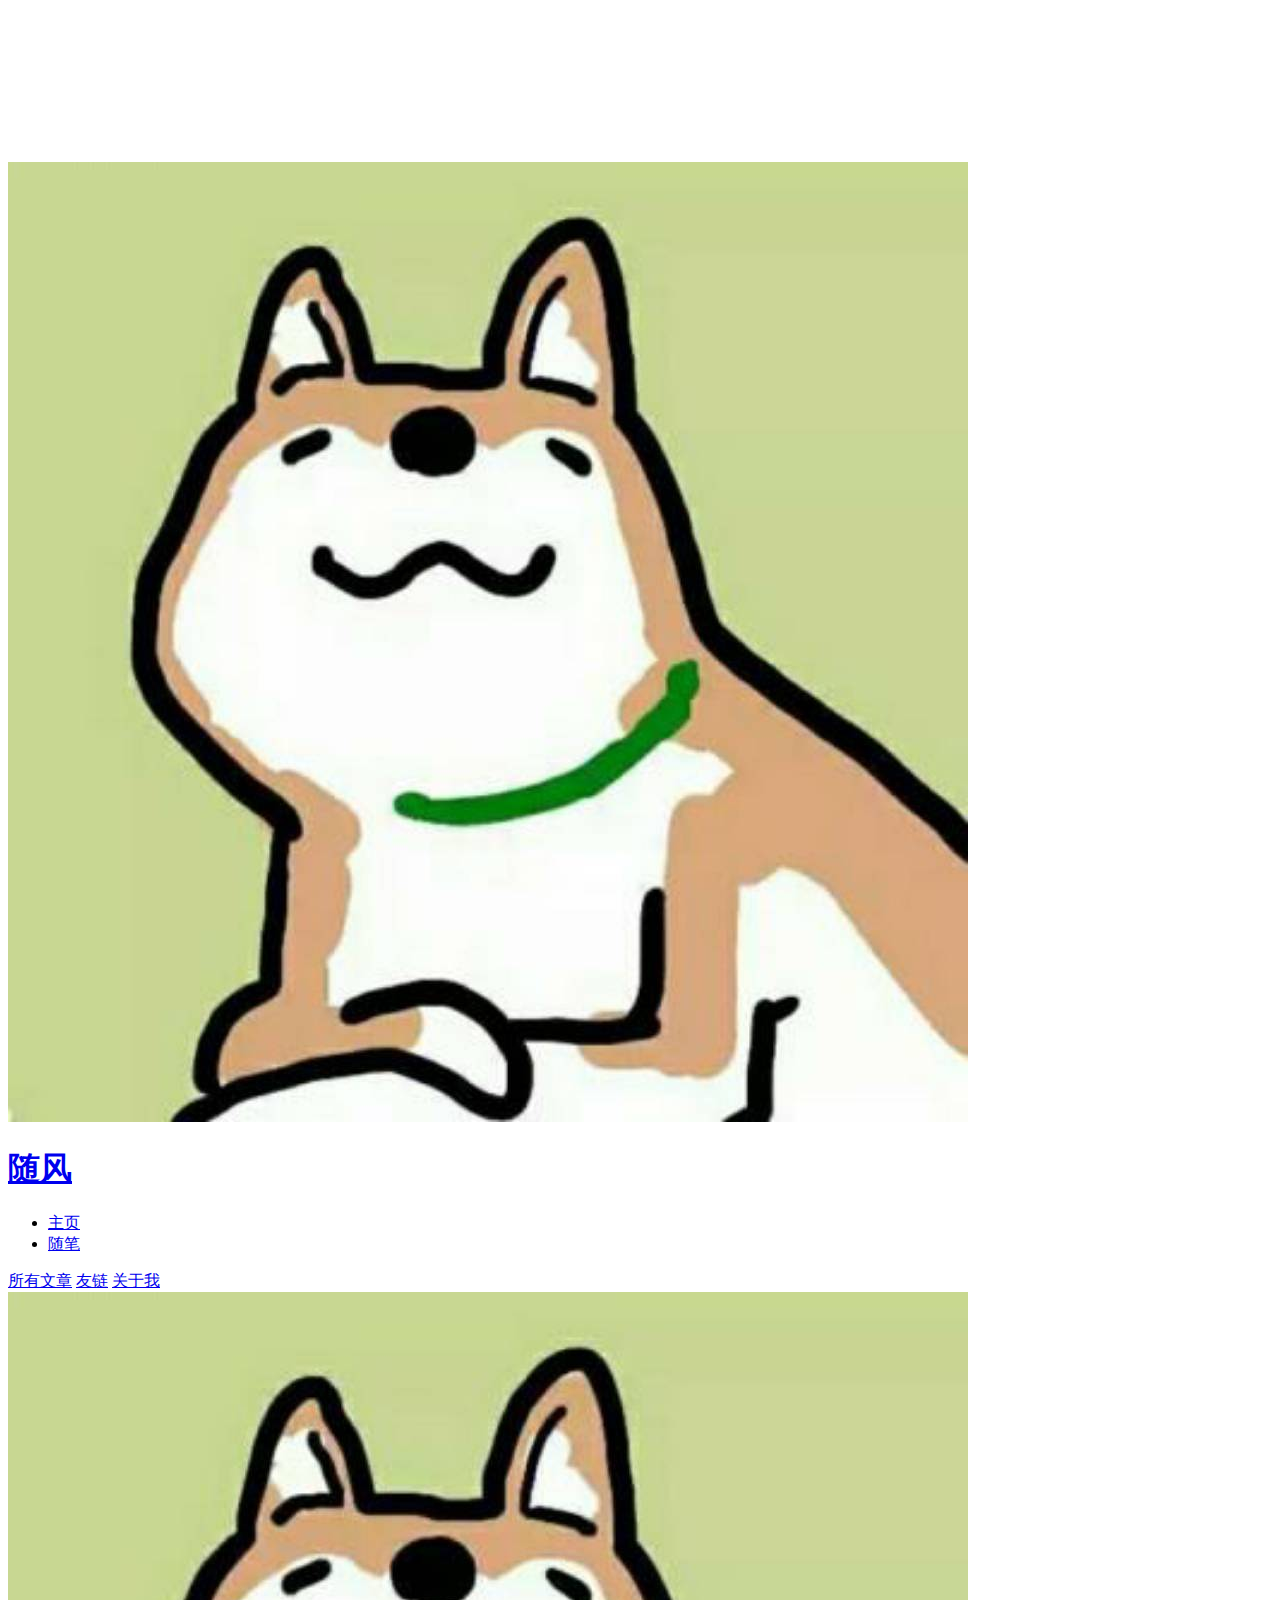
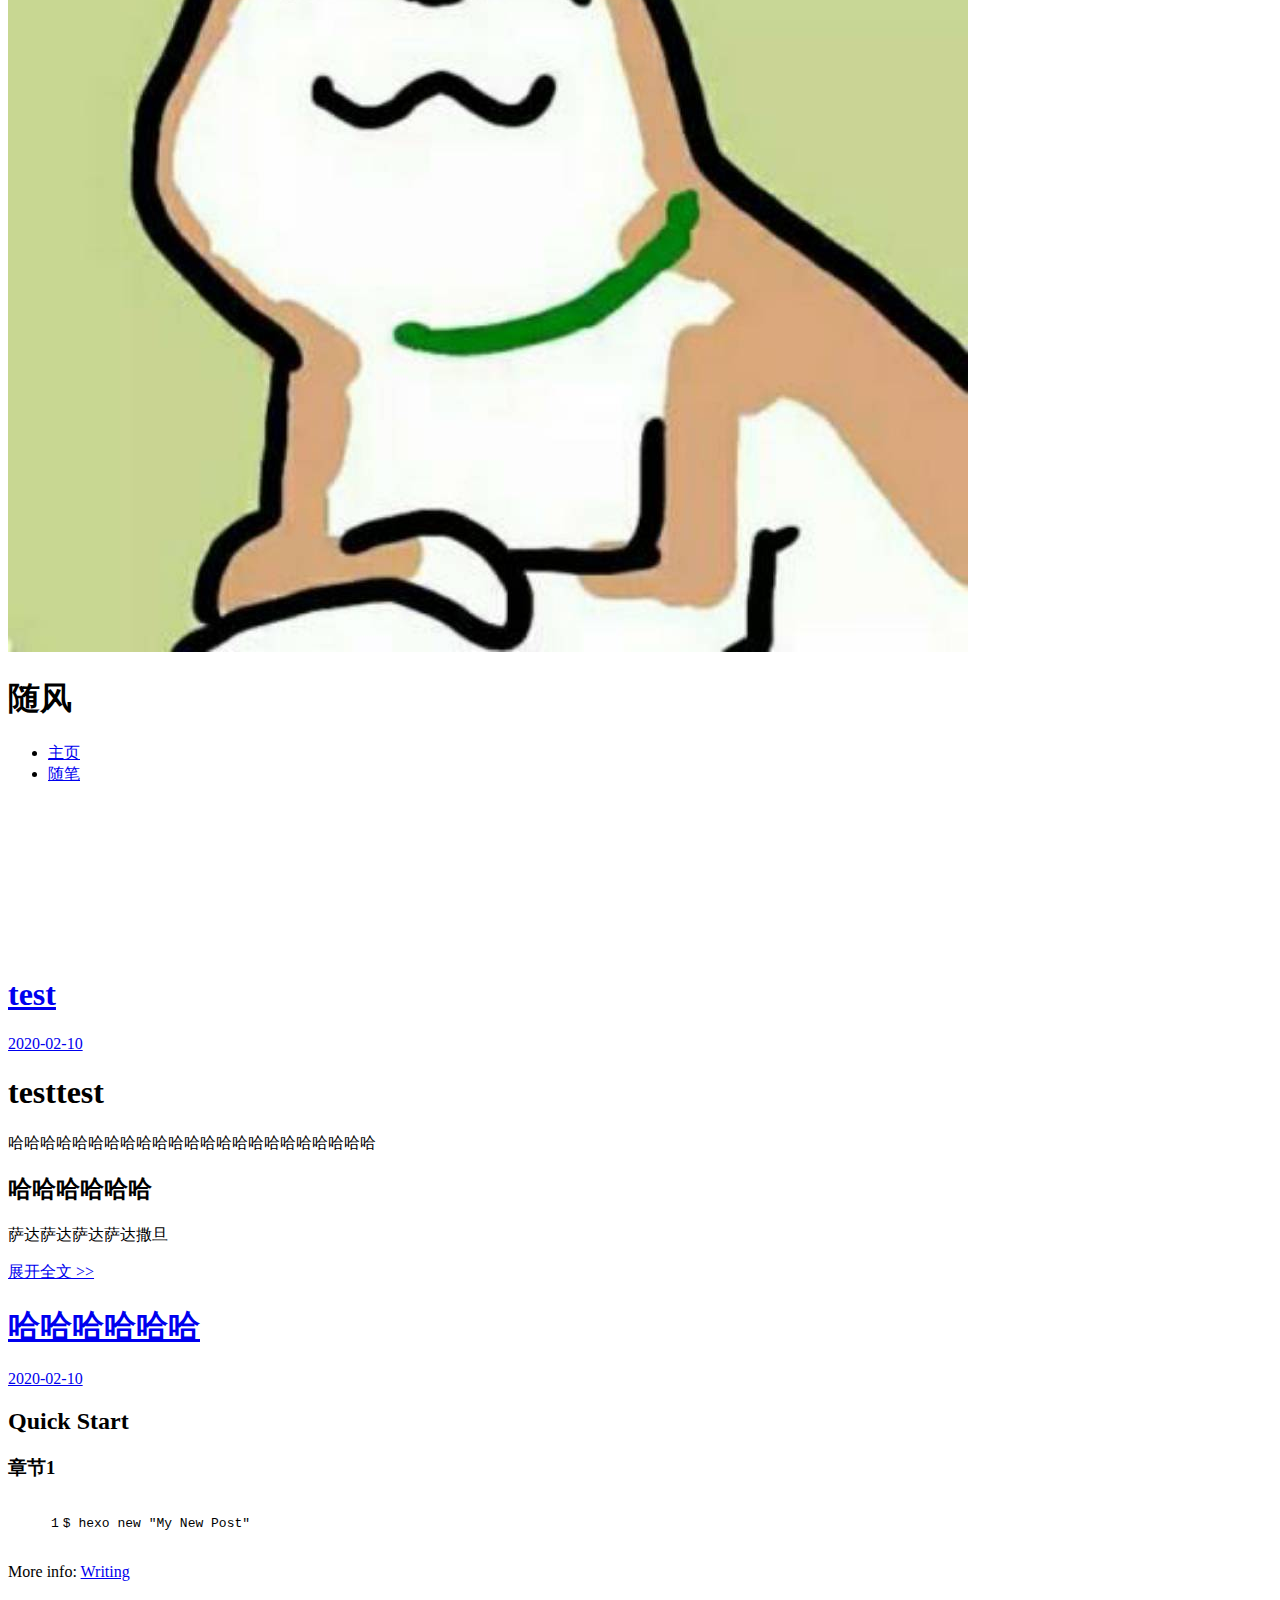
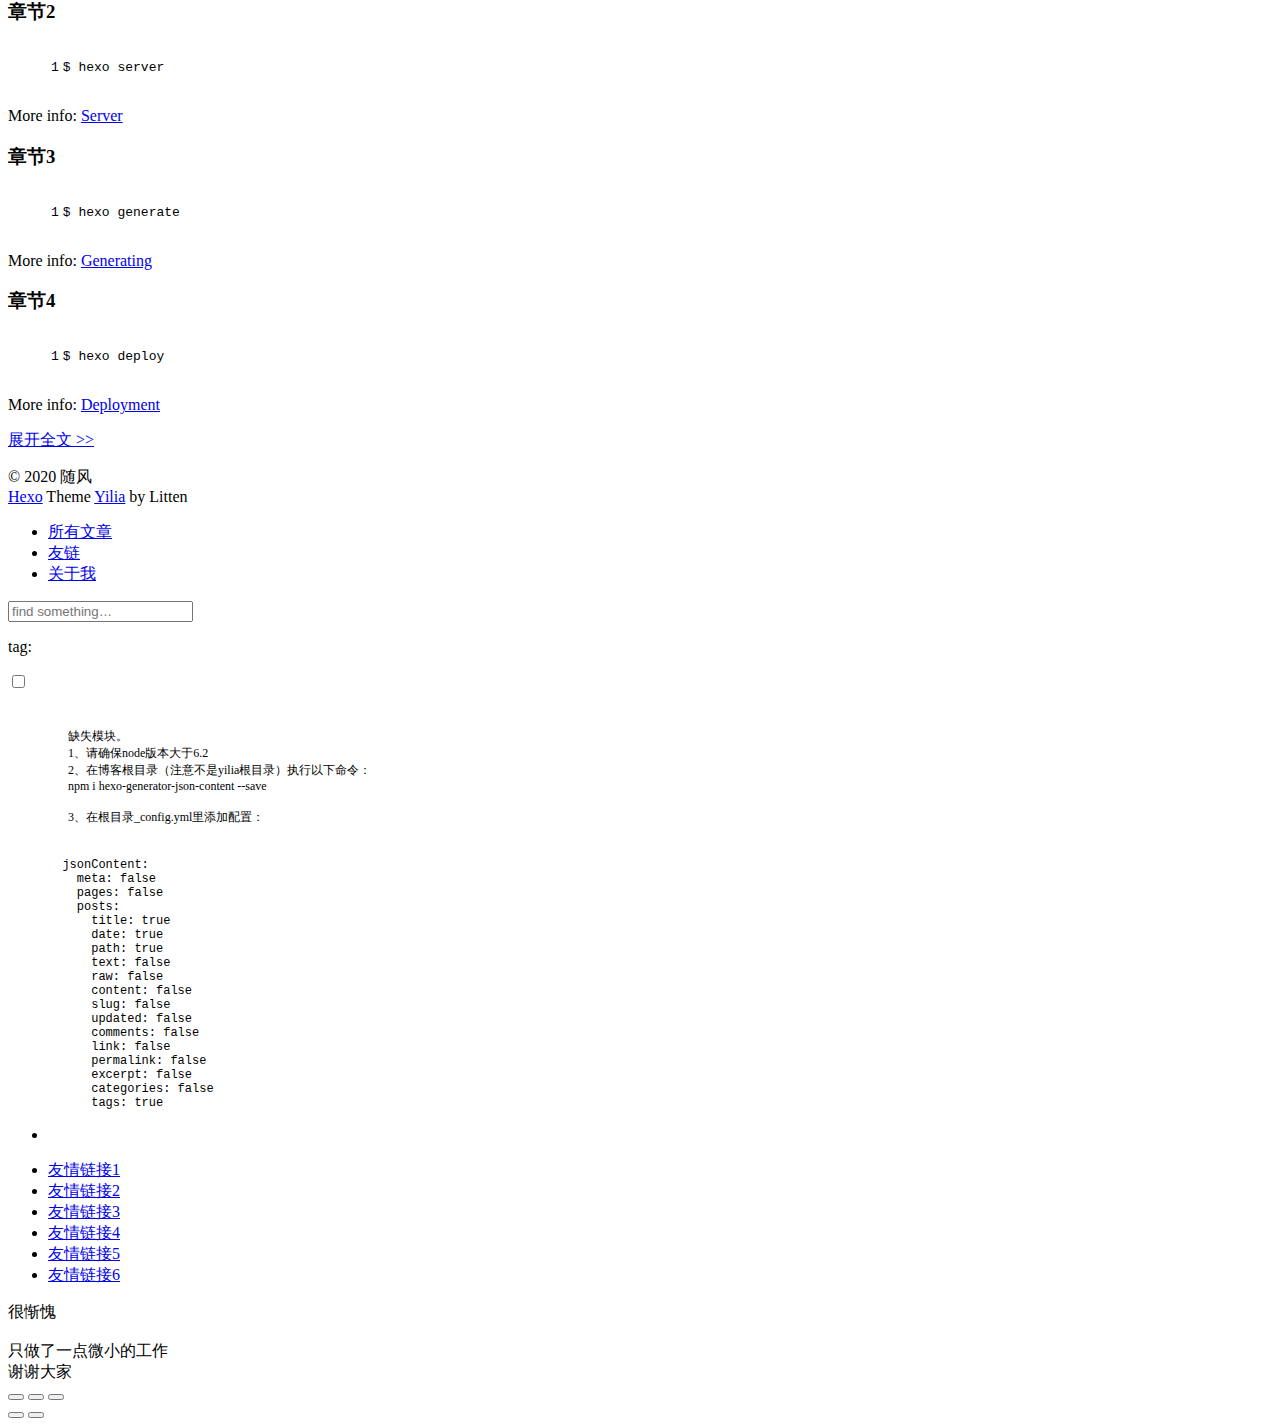
==== commit c3e831f9: "Site updated: 2020-02-10 21:51:17" ====
--- a/index.html
+++ b/index.html
@@ -43,7 +43,7 @@
 <div class="intrude-less">
 	<header id="header" class="inner">
 		<a href="/" class="profilepic">
-			<img src="" class="js-avatar">
+			<img src="/assets/blogImg/avatar.jpg" class="js-avatar">
 		</a>
 		<hgroup>
 		  <h1 class="header-author"><a href="/">随风</a></h1>
@@ -101,7 +101,7 @@
 	<div class="intrude-less">
 		<header id="header" class="inner">
 			<div class="profilepic">
-				<img src="" class="js-avatar">
+				<img src="/assets/blogImg/avatar.jpg" class="js-avatar">
 			</div>
 			<hgroup>
 			  <h1 class="header-author js-header-author">随风</h1>
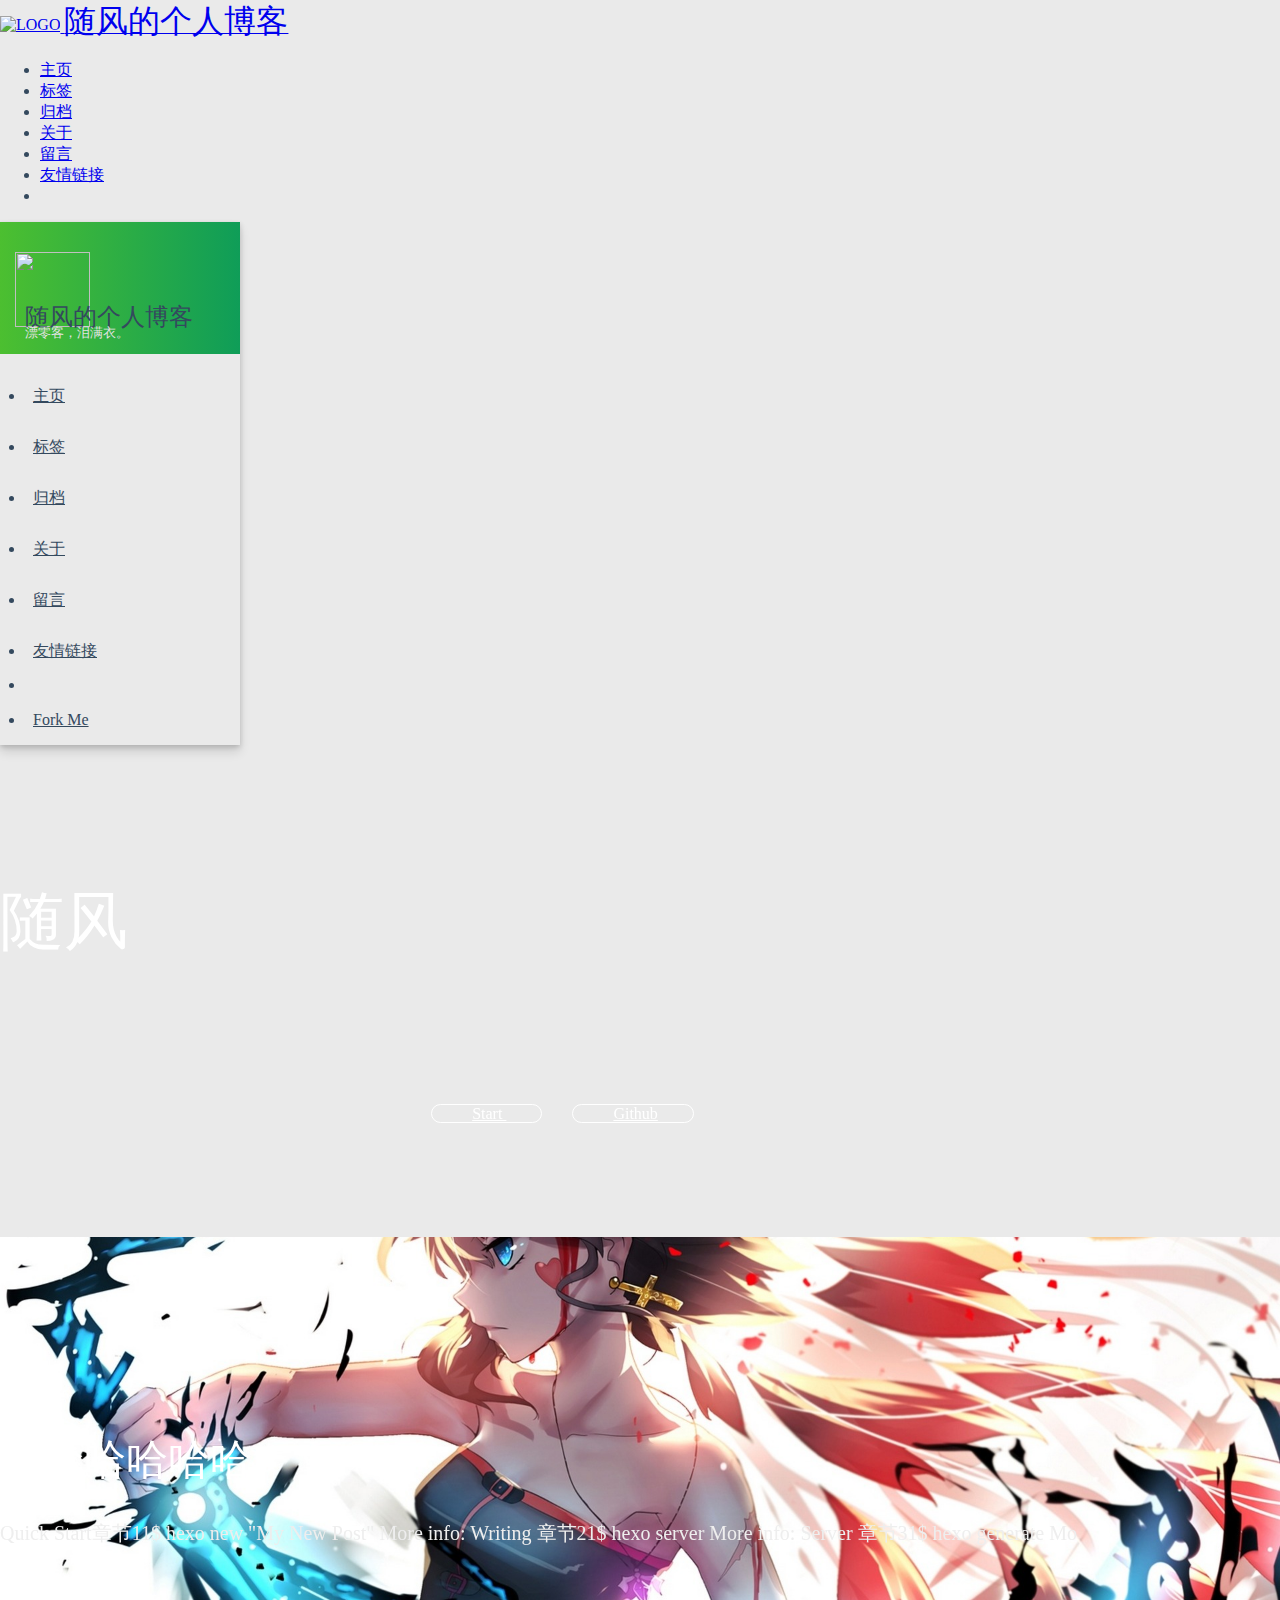
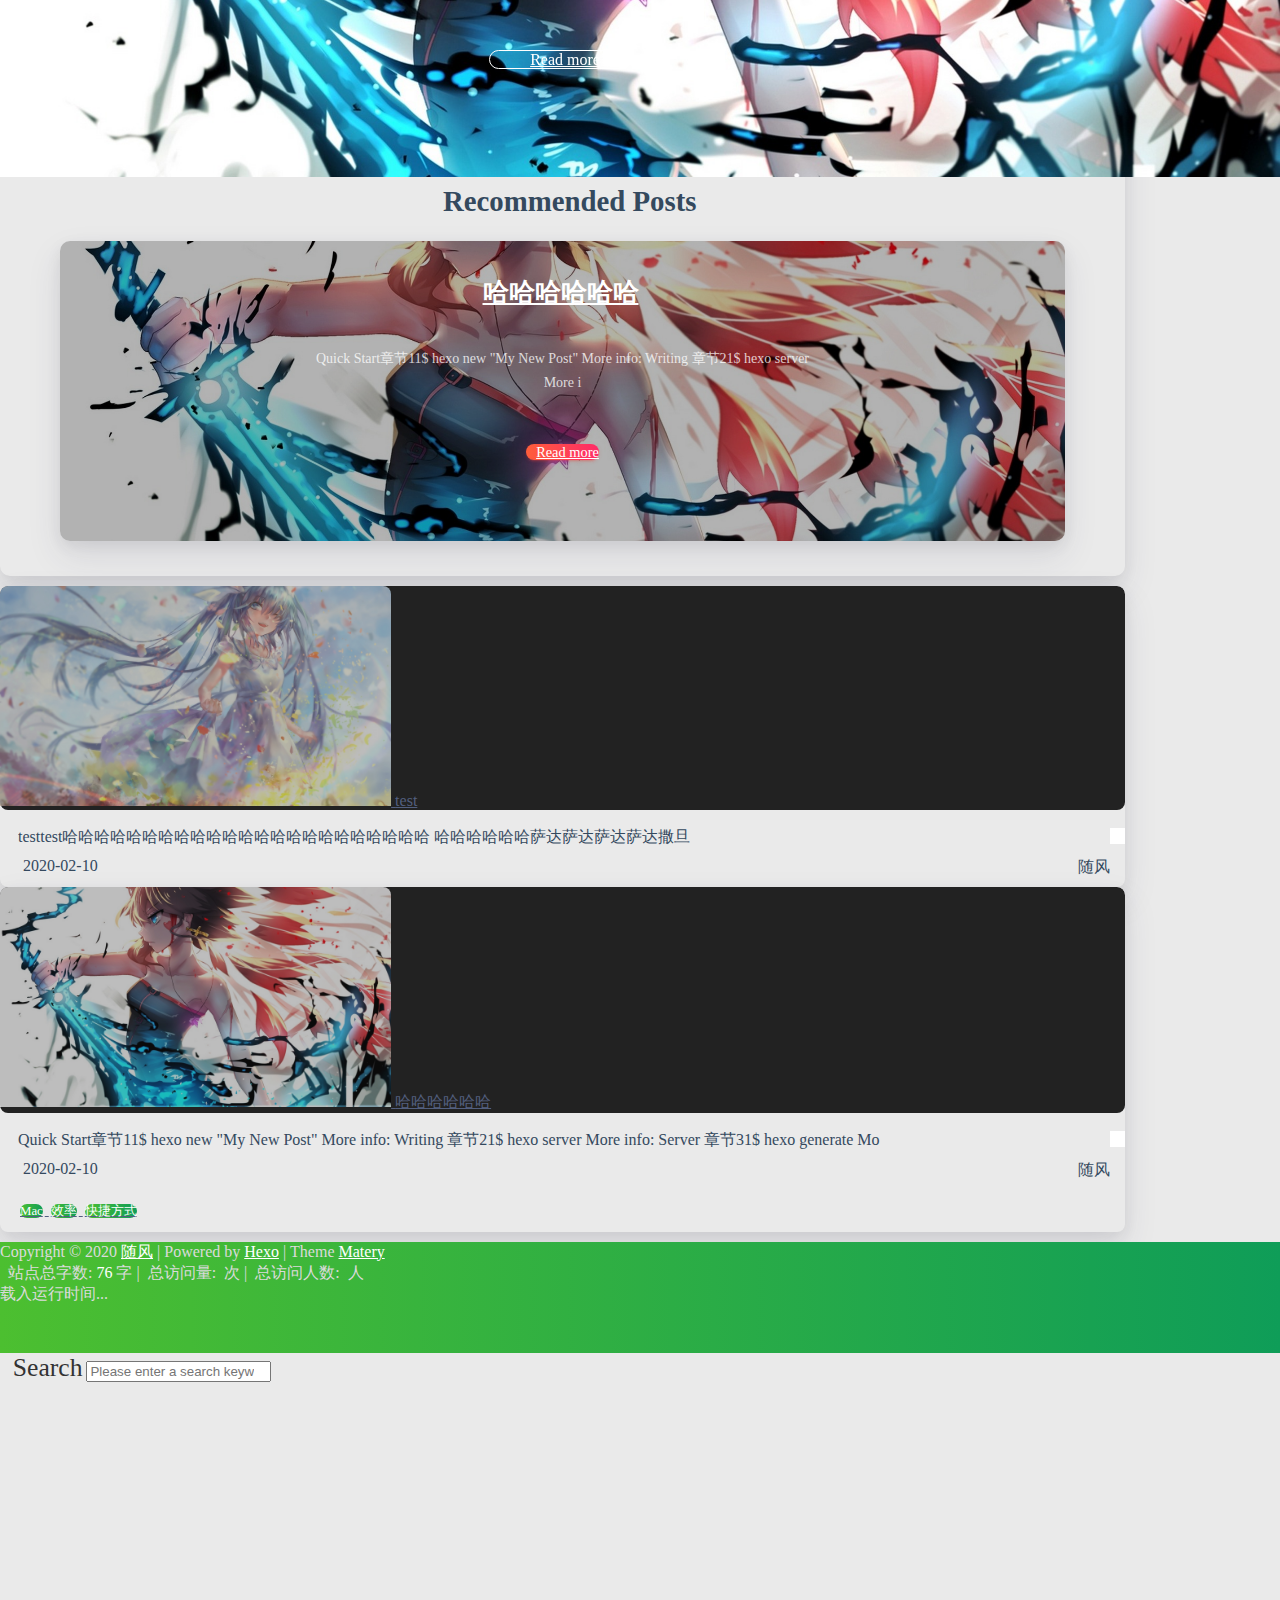
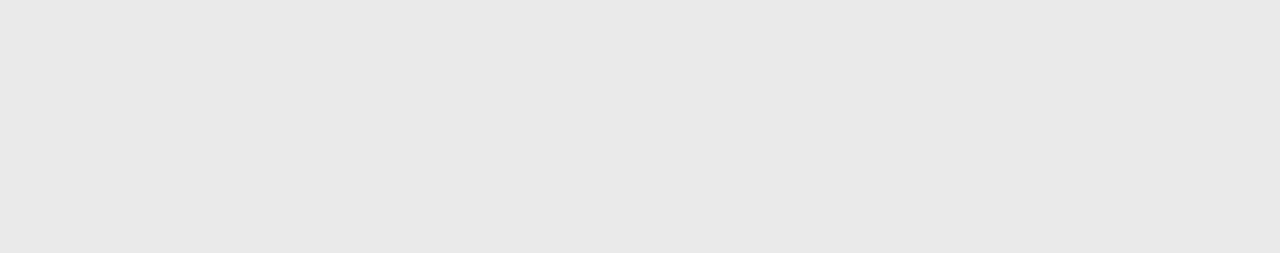
==== commit 1c224bb0: "Site updated: 2020-02-11 16:06:35" ====
--- a/index.html
+++ b/index.html
@@ -1,541 +1,908 @@
-<!DOCTYPE html>
-<html>
+<!DOCTYPE HTML>
+<html lang="en">
+
+
 <head>
-  <meta charset="utf-8">
+    <meta charset="utf-8">
+    <meta name="keywords" content="随风的个人博客">
+    <meta name="description" content="随风的个人博客">
+    <meta http-equiv="X-UA-Compatible" content="IE=edge">
+    <meta name="viewport" content="width=device-width, initial-scale=1.0, user-scalable=no">
+    <meta name="renderer" content="webkit|ie-stand|ie-comp">
+    <meta name="mobile-web-app-capable" content="yes">
+    <meta name="format-detection" content="telephone=no">
+    <meta name="apple-mobile-web-app-capable" content="yes">
+    <meta name="apple-mobile-web-app-status-bar-style" content="black-translucent">
+    <title>随风的个人博客</title>
+    <link rel="icon" type="image/png" href="/favicon.png">
+
+    <link rel="stylesheet" type="text/css" href="/libs/awesome/css/all.css">
+    <link rel="stylesheet" type="text/css" href="/libs/materialize/materialize.min.css">
+    <link rel="stylesheet" type="text/css" href="/libs/aos/aos.css">
+    <link rel="stylesheet" type="text/css" href="/libs/animate/animate.min.css">
+    <link rel="stylesheet" type="text/css" href="/libs/lightGallery/css/lightgallery.min.css">
+    <link rel="stylesheet" type="text/css" href="/css/matery.css">
+    <link rel="stylesheet" type="text/css" href="/css/my.css">
+
+    <script src="/libs/jquery/jquery.min.js"></script>
+    
+<meta name="generator" content="Hexo 4.2.0"></head>
+
+
+<body>
+    <header class="navbar-fixed">
+    <nav id="headNav" class="bg-color nav-transparent">
+        <div id="navContainer" class="nav-wrapper container">
+            <div class="brand-logo">
+                <a href="/" class="waves-effect waves-light">
+                    
+                    <img src="/medias/logo.png" class="logo-img" alt="LOGO">
+                    
+                    <span class="logo-span">随风的个人博客</span>
+                </a>
+            </div>
+            
+
+<a href="#" data-target="mobile-nav" class="sidenav-trigger button-collapse"><i class="fas fa-bars"></i></a>
+<ul class="right nav-menu">
   
-  <meta name="renderer" content="webkit">
-  <meta http-equiv="X-UA-Compatible" content="IE=edge" >
-  <link rel="dns-prefetch" href="http://yoursite.com">
-  <title>随风的个人博客</title>
-  <meta name="viewport" content="width=device-width, initial-scale=1, maximum-scale=1">
-  <meta property="og:type" content="website">
-<meta property="og:title" content="随风的个人博客">
-<meta property="og:url" content="http://yoursite.com/index.html">
-<meta property="og:site_name" content="随风的个人博客">
-<meta property="og:locale" content="en_US">
-<meta property="article:author" content="随风">
-<meta name="twitter:card" content="summary">
+  <li class="hide-on-med-and-down nav-item">
+    
+    <a href="/" class="waves-effect waves-light">
+      
+      <i class="fas fa-home" style="zoom: 0.6;"></i>
+      
+      <span>主页</span>
+    </a>
+    
+  </li>
   
-    <link rel="alternative" href="/atom.xml" title="随风的个人博客" type="application/atom+xml">
+  <li class="hide-on-med-and-down nav-item">
+    
+    <a href="/tags" class="waves-effect waves-light">
+      
+      <i class="fas fa-tags" style="zoom: 0.6;"></i>
+      
+      <span>标签</span>
+    </a>
+    
+  </li>
   
+  <li class="hide-on-med-and-down nav-item">
+    
+    <a href="/archives" class="waves-effect waves-light">
+      
+      <i class="fas fa-archive" style="zoom: 0.6;"></i>
+      
+      <span>归档</span>
+    </a>
+    
+  </li>
   
-    <link rel="icon" href="/favicon.png">
+  <li class="hide-on-med-and-down nav-item">
+    
+    <a href="/about" class="waves-effect waves-light">
+      
+      <i class="fas fa-user-circle" style="zoom: 0.6;"></i>
+      
+      <span>关于</span>
+    </a>
+    
+  </li>
   
-  <link rel="stylesheet" type="text/css" href="/./main.0cf68a.css">
-  <style type="text/css">
+  <li class="hide-on-med-and-down nav-item">
+    
+    <a href="/contact" class="waves-effect waves-light">
+      
+      <i class="fas fa-comments" style="zoom: 0.6;"></i>
+      
+      <span>留言</span>
+    </a>
+    
+  </li>
   
-    #container.show {
-      background: linear-gradient(200deg,#a0cfe4,#e8c37e);
-    }
-  </style>
+  <li class="hide-on-med-and-down nav-item">
+    
+    <a href="/friends" class="waves-effect waves-light">
+      
+      <i class="fas fa-address-book" style="zoom: 0.6;"></i>
+      
+      <span>友情链接</span>
+    </a>
+    
+  </li>
   
-
-  
-
-<meta name="generator" content="Hexo 4.2.0"></head>
-
-<body>
-  <div id="container" q-class="show:isCtnShow">
-    <canvas id="anm-canvas" class="anm-canvas"></canvas>
-    <div class="left-col" q-class="show:isShow">
-      
-<div class="overlay" style="background: #4d4d4d"></div>
-<div class="intrude-less">
-	<header id="header" class="inner">
-		<a href="/" class="profilepic">
-			<img src="/assets/blogImg/avatar.jpg" class="js-avatar">
+  <li>
+    <a href="#searchModal" class="modal-trigger waves-effect waves-light">
+      <i id="searchIcon" class="fas fa-search" title="Search" style="zoom: 0.85;"></i>
+    </a>
+  </li>
+</ul>
+
+<div id="mobile-nav" class="side-nav sidenav">
+
+    <div class="mobile-head bg-color">
+        
+        <img src="/medias/logo.png" class="logo-img circle responsive-img">
+        
+        <div class="logo-name">随风的个人博客</div>
+        <div class="logo-desc">
+            
+            漂零客，泪满衣。
+            
+        </div>
+    </div>
+
+    
+
+    <ul class="menu-list mobile-menu-list">
+        
+        <li class="m-nav-item">
+	  
+		<a href="/" class="waves-effect waves-light">
+			
+			    <i class="fa-fw fas fa-home"></i>
+			
+			主页
 		</a>
-		<hgroup>
-		  <h1 class="header-author"><a href="/">随风</a></h1>
-		</hgroup>
-		
-
-		<nav class="header-menu">
-			<ul>
-			
-				<li><a href="/">主页</a></li>
-	        
-				<li><a href="/tags/%E9%9A%8F%E7%AC%94/">随笔</a></li>
-	        
-			</ul>
-		</nav>
-		<nav class="header-smart-menu">
-    		
-    			
-    			<a q-on="click: openSlider(e, 'innerArchive')" href="javascript:void(0)">所有文章</a>
-    			
-            
-    			
-    			<a q-on="click: openSlider(e, 'friends')" href="javascript:void(0)">友链</a>
-    			
-            
-    			
-    			<a q-on="click: openSlider(e, 'aboutme')" href="javascript:void(0)">关于我</a>
-    			
-            
-		</nav>
-		<nav class="header-nav">
-			<div class="social">
-				
-					<a class="github" target="_blank" href="#" title="github"><i class="icon-github"></i></a>
-		        
-					<a class="weibo" target="_blank" href="#" title="weibo"><i class="icon-weibo"></i></a>
-		        
-					<a class="rss" target="_blank" href="#" title="rss"><i class="icon-rss"></i></a>
-		        
-					<a class="zhihu" target="_blank" href="#" title="zhihu"><i class="icon-zhihu"></i></a>
-		        
-			</div>
-		</nav>
-	</header>		
+          
+        </li>
+        
+        <li class="m-nav-item">
+	  
+		<a href="/tags" class="waves-effect waves-light">
+			
+			    <i class="fa-fw fas fa-tags"></i>
+			
+			标签
+		</a>
+          
+        </li>
+        
+        <li class="m-nav-item">
+	  
+		<a href="/archives" class="waves-effect waves-light">
+			
+			    <i class="fa-fw fas fa-archive"></i>
+			
+			归档
+		</a>
+          
+        </li>
+        
+        <li class="m-nav-item">
+	  
+		<a href="/about" class="waves-effect waves-light">
+			
+			    <i class="fa-fw fas fa-user-circle"></i>
+			
+			关于
+		</a>
+          
+        </li>
+        
+        <li class="m-nav-item">
+	  
+		<a href="/contact" class="waves-effect waves-light">
+			
+			    <i class="fa-fw fas fa-comments"></i>
+			
+			留言
+		</a>
+          
+        </li>
+        
+        <li class="m-nav-item">
+	  
+		<a href="/friends" class="waves-effect waves-light">
+			
+			    <i class="fa-fw fas fa-address-book"></i>
+			
+			友情链接
+		</a>
+          
+        </li>
+        
+        
+        <li><div class="divider"></div></li>
+        <li>
+            <a href="https://github.com/xmy1518314844" class="waves-effect waves-light" target="_blank">
+                <i class="fab fa-github-square fa-fw"></i>Fork Me
+            </a>
+        </li>
+        
+    </ul>
 </div>
 
+        </div>
+
+        
+            <style>
+    .nav-transparent .github-corner {
+        display: none !important;
+    }
+
+    .github-corner {
+        position: absolute;
+        z-index: 10;
+        top: 0;
+        right: 0;
+        border: 0;
+        transform: scale(1.1);
+    }
+
+    .github-corner svg {
+        color: #0f9d58;
+        fill: #fff;
+        height: 64px;
+        width: 64px;
+    }
+
+    .github-corner:hover .octo-arm {
+        animation: a 0.56s ease-in-out;
+    }
+
+    .github-corner .octo-arm {
+        animation: none;
+    }
+
+    @keyframes a {
+        0%,
+        to {
+            transform: rotate(0);
+        }
+        20%,
+        60% {
+            transform: rotate(-25deg);
+        }
+        40%,
+        80% {
+            transform: rotate(10deg);
+        }
+    }
+</style>
+
+<a href="https://github.com/xmy1518314844" class="github-corner tooltipped hide-on-med-and-down" target="_blank"
+   data-tooltip="Fork Me" data-position="left" data-delay="50">
+    <svg viewBox="0 0 250 250" aria-hidden="true">
+        <path d="M0,0 L115,115 L130,115 L142,142 L250,250 L250,0 Z"></path>
+        <path d="M128.3,109.0 C113.8,99.7 119.0,89.6 119.0,89.6 C122.0,82.7 120.5,78.6 120.5,78.6 C119.2,72.0 123.4,76.3 123.4,76.3 C127.3,80.9 125.5,87.3 125.5,87.3 C122.9,97.6 130.6,101.9 134.4,103.2"
+              fill="currentColor" style="transform-origin: 130px 106px;" class="octo-arm"></path>
+        <path d="M115.0,115.0 C114.9,115.1 118.7,116.5 119.8,115.4 L133.7,101.6 C136.9,99.2 139.9,98.4 142.2,98.6 C133.8,88.0 127.5,74.4 143.8,58.0 C148.5,53.4 154.0,51.2 159.7,51.0 C160.3,49.4 163.2,43.6 171.4,40.1 C171.4,40.1 176.1,42.5 178.8,56.2 C183.1,58.6 187.2,61.8 190.9,65.4 C194.5,69.0 197.7,73.2 200.1,77.6 C213.8,80.2 216.3,84.9 216.3,84.9 C212.7,93.1 206.9,96.0 205.4,96.6 C205.1,102.4 203.0,107.8 198.3,112.5 C181.9,128.9 168.3,122.5 157.7,114.1 C157.9,116.9 156.7,120.9 152.7,124.9 L141.0,136.5 C139.8,137.7 141.6,141.9 141.8,141.8 Z"
+              fill="currentColor" class="octo-body"></path>
+    </svg>
+</a>
+        
+    </nav>
+
+</header>
+
+    
+<style>
+    .carousel-control {
+        width: 45px;
+        height: 45px;
+        line-height: 55px;
+        border-radius: 45px;
+        background: transparent;
+        cursor: pointer;
+        z-index: 100;
+    }
+
+    #prev-cover {
+        position: absolute;
+        top: 48%;
+        left: 8px;
+    }
+
+    #next-cover {
+        position: absolute;
+        top: 48%;
+        right: 8px;;
+    }
+
+    #prev-cover i {
+        margin-right: 3px;
+    }
+
+    #next-cover i {
+        margin-left: 3px;
+    }
+
+    .carousel-control:hover {
+        background-color:rgba(0, 0, 0, .4);
+    }
+
+    .carousel-control i {
+        color: #fff;
+        font-size: 2.4rem;
+    }
+</style>
+
+
+
+<div class="carousel carousel-slider center index-cover" data-indicators="true" style="margin-top: -64px;">
+    
+        <div id="prev-cover" class="left waves-effect carousel-control">
+            <i class="icon fa fa-angle-left"></i>
+        </div>
+        <div id="next-cover" class="right waves-effect carousel-control">
+            <i class="icon fa fa-angle-right"></i>
+        </div>
+    
+
+    <div class="carousel-item red white-text bg-cover about-cover">
+        <div class="container">
+            <div class="row">
+    <div class="col s10 offset-s1 m8 offset-m2 l8 offset-l2">
+        <div class="brand">
+            <div class="title center-align">
+                
+                随风
+                
+            </div>
+
+            <div class="description center-align">
+                
+                <span id="subtitle"></span>
+                <script src="https://cdn.jsdelivr.net/npm/typed.js@2.0.11"></script>
+                <script>
+                    var typed = new Typed("#subtitle", {
+                        strings: ['得之坦然，失之淡然，争取必然，顺其自然。',''],
+                        startDelay: 300,
+                        typeSpeed: 100,
+                        loop: true,
+                        backSpeed: 50,
+                        showCursor: true
+                    });
+                </script>
+                
+            </div>
+        </div>
     </div>
-    <div class="mid-col" q-class="show:isShow,hide:isShow|isFalse">
-      
-<nav id="mobile-nav">
-  	<div class="overlay js-overlay" style="background: #4d4d4d"></div>
-	<div class="btnctn js-mobile-btnctn">
-  		<div class="slider-trigger list" q-on="click: openSlider(e)"><i class="icon icon-sort"></i></div>
-	</div>
-	<div class="intrude-less">
-		<header id="header" class="inner">
-			<div class="profilepic">
-				<img src="/assets/blogImg/avatar.jpg" class="js-avatar">
-			</div>
-			<hgroup>
-			  <h1 class="header-author js-header-author">随风</h1>
-			</hgroup>
-			
-			
-			
-				
-			
-				
-			
-			
-			
-			<nav class="header-nav">
-				<div class="social">
-					
-						<a class="github" target="_blank" href="#" title="github"><i class="icon-github"></i></a>
-			        
-						<a class="weibo" target="_blank" href="#" title="weibo"><i class="icon-weibo"></i></a>
-			        
-						<a class="rss" target="_blank" href="#" title="rss"><i class="icon-rss"></i></a>
-			        
-						<a class="zhihu" target="_blank" href="#" title="zhihu"><i class="icon-zhihu"></i></a>
-			        
-				</div>
-			</nav>
-
-			<nav class="header-menu js-header-menu">
-				<ul style="width: 50%">
-				
-				
-					<li style="width: 50%"><a href="/">主页</a></li>
-		        
-					<li style="width: 50%"><a href="/tags/%E9%9A%8F%E7%AC%94/">随笔</a></li>
-		        
-				</ul>
-			</nav>
-		</header>				
-	</div>
-	<div class="mobile-mask" style="display:none" q-show="isShow"></div>
-</nav>
-
-      <div id="wrapper" class="body-wrap">
-        <div class="menu-l">
-          <div class="canvas-wrap">
-            <canvas data-colors="#eaeaea" data-sectionHeight="100" data-contentId="js-content" id="myCanvas1" class="anm-canvas"></canvas>
-          </div>
-          <div id="js-content" class="content-ll">
-            
-  
-    <article id="post-test" class="article article-type-post  article-index" itemscope itemprop="blogPost">
-  <div class="article-inner">
-    
-      <header class="article-header">
-        
-  
-    <h1 itemprop="name">
-      <a class="article-title" href="/2020/02/10/test/">test</a>
-    </h1>
-  
-
-        
-        <a href="/2020/02/10/test/" class="archive-article-date">
-  	<time datetime="2020-02-10T08:12:20.720Z" itemprop="datePublished"><i class="icon-calendar icon"></i>2020-02-10</time>
-</a>
-        
-      </header>
-    
-    <div class="article-entry" itemprop="articleBody">
-      
-        <h1 id="testtest"><a href="#testtest" class="headerlink" title="testtest"></a>testtest</h1><p>哈哈哈哈哈哈哈哈哈哈哈哈哈哈哈哈哈哈哈哈哈哈哈</p>
-<h2 id="哈哈哈哈哈哈"><a href="#哈哈哈哈哈哈" class="headerlink" title="哈哈哈哈哈哈"></a>哈哈哈哈哈哈</h2><p>萨达萨达萨达萨达撒旦</p>
-
-      
-
-      
+</div>
+
+
+<script>
+    $('.bg-cover').css('background-image', 'url(/medias/banner/0.jpg)');
+</script>
+
+
+
+            <div class="cover-btns">
+                <a href="#indexCard" class="waves-effect waves-light btn">
+                    <i class="fa fa-angle-double-down"></i>Start
+                </a>
+
+                
+                    <a href="https://github.com/xmy1518314844" class="waves-effect waves-light btn" target="_blank">
+                        <i class="fab fa-github-alt"></i>Github
+                    </a>
+                
+            </div>
+            <div class="cover-social-link">
+    <a href="https://github.com/xmy1518314844" class="tooltipped" target="_blank" data-tooltip="访问我的GitHub" data-position="top" data-delay="50">
+        <i class="fab fa-github"></i>
+    </a>
+
+
+
+    <a href="mailto:1518314844@qq.com" class="tooltipped" target="_blank" data-tooltip="邮件联系我" data-position="top" data-delay="50">
+        <i class="fas fa-envelope-open"></i>
+    </a>
+
+
+
+
+
+
+
+    <a href="tencent://AddContact/?fromId=50&fromSubId=1&subcmd=all&uin=1518314844" class="tooltipped" target="_blank" data-tooltip="QQ联系我: 1518314844" data-position="top" data-delay="50">
+        <i class="fab fa-qq"></i>
+    </a>
+
+
+
+
+
+
+
+</div>
+        </div>
     </div>
-    <div class="article-info article-info-index">
-      
-      
-      
-
-      
-        <p class="article-more-link">
-          <a class="article-more-a" href="/2020/02/10/test/">展开全文 >></a>
-        </p>
-      
-
-      
-      <div class="clearfix"></div>
-    </div>
-  </div>
-</article>
-
-<aside class="wrap-side-operation">
-    <div class="mod-side-operation">
-        
-        <div class="jump-container" id="js-jump-container" style="display:none;">
-            <a href="javascript:void(0)" class="mod-side-operation__jump-to-top">
-                <i class="icon-font icon-back"></i>
-            </a>
-            <div id="js-jump-plan-container" class="jump-plan-container" style="top: -11px;">
-                <i class="icon-font icon-plane jump-plane"></i>
-            </div>
-        </div>
-        
-        
-    </div>
-</aside>
-
-
-
-
-  
-    <article id="post-hello-world" class="article article-type-post  article-index" itemscope itemprop="blogPost">
-  <div class="article-inner">
-    
-      <header class="article-header">
-        
-  
-    <h1 itemprop="name">
-      <a class="article-title" href="/2020/02/10/hello-world/">哈哈哈哈哈哈</a>
-    </h1>
-  
-
-        
-        <a href="/2020/02/10/hello-world/" class="archive-article-date">
-  	<time datetime="2020-02-10T07:20:54.252Z" itemprop="datePublished"><i class="icon-calendar icon"></i>2020-02-10</time>
-</a>
-        
-      </header>
-    
-    <div class="article-entry" itemprop="articleBody">
-      
-        <h2 id="Quick-Start"><a href="#Quick-Start" class="headerlink" title="Quick Start"></a>Quick Start</h2><h3 id="章节1"><a href="#章节1" class="headerlink" title="章节1"></a>章节1</h3><figure class="highlight bash"><table><tr><td class="gutter"><pre><span class="line">1</span><br></pre></td><td class="code"><pre><span class="line">$ hexo new <span class="string">"My New Post"</span></span><br></pre></td></tr></table></figure>
-
-<p>More info: <a href="https://hexo.io/docs/writing.html" target="_blank" rel="noopener">Writing</a></p>
-<h3 id="章节2"><a href="#章节2" class="headerlink" title="章节2"></a>章节2</h3><figure class="highlight bash"><table><tr><td class="gutter"><pre><span class="line">1</span><br></pre></td><td class="code"><pre><span class="line">$ hexo server</span><br></pre></td></tr></table></figure>
-
-<p>More info: <a href="https://hexo.io/docs/server.html" target="_blank" rel="noopener">Server</a></p>
-<h3 id="章节3"><a href="#章节3" class="headerlink" title="章节3"></a>章节3</h3><figure class="highlight bash"><table><tr><td class="gutter"><pre><span class="line">1</span><br></pre></td><td class="code"><pre><span class="line">$ hexo generate</span><br></pre></td></tr></table></figure>
-
-<p>More info: <a href="https://hexo.io/docs/generating.html" target="_blank" rel="noopener">Generating</a></p>
-<h3 id="章节4"><a href="#章节4" class="headerlink" title="章节4"></a>章节4</h3><figure class="highlight bash"><table><tr><td class="gutter"><pre><span class="line">1</span><br></pre></td><td class="code"><pre><span class="line">$ hexo deploy</span><br></pre></td></tr></table></figure>
-
-<p>More info: <a href="https://hexo.io/docs/one-command-deployment.html" target="_blank" rel="noopener">Deployment</a></p>
-
-      
-
-      
-    </div>
-    <div class="article-info article-info-index">
-      
-      
-      
-
-      
-        <p class="article-more-link">
-          <a class="article-more-a" href="/2020/02/10/hello-world/">展开全文 >></a>
-        </p>
-      
-
-      
-      <div class="clearfix"></div>
-    </div>
-  </div>
-</article>
-
-<aside class="wrap-side-operation">
-    <div class="mod-side-operation">
-        
-        <div class="jump-container" id="js-jump-container" style="display:none;">
-            <a href="javascript:void(0)" class="mod-side-operation__jump-to-top">
-                <i class="icon-font icon-back"></i>
-            </a>
-            <div id="js-jump-plan-container" class="jump-plan-container" style="top: -11px;">
-                <i class="icon-font icon-plane jump-plane"></i>
-            </div>
-        </div>
-        
-        
-    </div>
-</aside>
-
-
-
-
-  
-  
-
-
-          </div>
-        </div>
-      </div>
-      <footer id="footer">
-  <div class="outer">
-    <div id="footer-info">
-    	<div class="footer-left">
-    		&copy; 2020 随风
-    	</div>
-      	<div class="footer-right">
-      		<a href="http://hexo.io/" target="_blank">Hexo</a>  Theme <a href="https://github.com/litten/hexo-theme-yilia" target="_blank">Yilia</a> by Litten
-      	</div>
-    </div>
-  </div>
-</footer>
-    </div>
-    <script>
-	var yiliaConfig = {
-		mathjax: false,
-		isHome: true,
-		isPost: false,
-		isArchive: false,
-		isTag: false,
-		isCategory: false,
-		open_in_new: false,
-		toc_hide_index: true,
-		root: "/",
-		innerArchive: true,
-		showTags: false
-	}
-</script>
-
-<script>!function(t){function n(e){if(r[e])return r[e].exports;var i=r[e]={exports:{},id:e,loaded:!1};return t[e].call(i.exports,i,i.exports,n),i.loaded=!0,i.exports}var r={};n.m=t,n.c=r,n.p="./",n(0)}([function(t,n,r){r(195),t.exports=r(191)},function(t,n,r){var e=r(3),i=r(52),o=r(27),u=r(28),c=r(53),f="prototype",a=function(t,n,r){var s,l,h,v,p=t&a.F,d=t&a.G,y=t&a.S,g=t&a.P,b=t&a.B,m=d?e:y?e[n]||(e[n]={}):(e[n]||{})[f],x=d?i:i[n]||(i[n]={}),w=x[f]||(x[f]={});d&&(r=n);for(s in r)l=!p&&m&&void 0!==m[s],h=(l?m:r)[s],v=b&&l?c(h,e):g&&"function"==typeof h?c(Function.call,h):h,m&&u(m,s,h,t&a.U),x[s]!=h&&o(x,s,v),g&&w[s]!=h&&(w[s]=h)};e.core=i,a.F=1,a.G=2,a.S=4,a.P=8,a.B=16,a.W=32,a.U=64,a.R=128,t.exports=a},function(t,n,r){var e=r(6);t.exports=function(t){if(!e(t))throw TypeError(t+" is not an object!");return t}},function(t,n){var r=t.exports="undefined"!=typeof window&&window.Math==Math?window:"undefined"!=typeof self&&self.Math==Math?self:Function("return this")();"number"==typeof __g&&(__g=r)},function(t,n){t.exports=function(t){try{return!!t()}catch(t){return!0}}},function(t,n){var r=t.exports="undefined"!=typeof window&&window.Math==Math?window:"undefined"!=typeof self&&self.Math==Math?self:Function("return this")();"number"==typeof __g&&(__g=r)},function(t,n){t.exports=function(t){return"object"==typeof t?null!==t:"function"==typeof t}},function(t,n,r){var e=r(126)("wks"),i=r(76),o=r(3).Symbol,u="function"==typeof o;(t.exports=function(t){return e[t]||(e[t]=u&&o[t]||(u?o:i)("Symbol."+t))}).store=e},function(t,n){var r={}.hasOwnProperty;t.exports=function(t,n){return r.call(t,n)}},function(t,n,r){var e=r(94),i=r(33);t.exports=function(t){return e(i(t))}},function(t,n,r){t.exports=!r(4)(function(){return 7!=Object.defineProperty({},"a",{get:function(){return 7}}).a})},function(t,n,r){var e=r(2),i=r(167),o=r(50),u=Object.defineProperty;n.f=r(10)?Object.defineProperty:function(t,n,r){if(e(t),n=o(n,!0),e(r),i)try{return u(t,n,r)}catch(t){}if("get"in r||"set"in r)throw TypeError("Accessors not supported!");return"value"in r&&(t[n]=r.value),t}},function(t,n,r){t.exports=!r(18)(function(){return 7!=Object.defineProperty({},"a",{get:function(){return 7}}).a})},function(t,n,r){var e=r(14),i=r(22);t.exports=r(12)?function(t,n,r){return e.f(t,n,i(1,r))}:function(t,n,r){return t[n]=r,t}},function(t,n,r){var e=r(20),i=r(58),o=r(42),u=Object.defineProperty;n.f=r(12)?Object.defineProperty:function(t,n,r){if(e(t),n=o(n,!0),e(r),i)try{return u(t,n,r)}catch(t){}if("get"in r||"set"in r)throw TypeError("Accessors not supported!");return"value"in r&&(t[n]=r.value),t}},function(t,n,r){var e=r(40)("wks"),i=r(23),o=r(5).Symbol,u="function"==typeof o;(t.exports=function(t){return e[t]||(e[t]=u&&o[t]||(u?o:i)("Symbol."+t))}).store=e},function(t,n,r){var e=r(67),i=Math.min;t.exports=function(t){return t>0?i(e(t),9007199254740991):0}},function(t,n,r){var e=r(46);t.exports=function(t){return Object(e(t))}},function(t,n){t.exports=function(t){try{return!!t()}catch(t){return!0}}},function(t,n,r){var e=r(63),i=r(34);t.exports=Object.keys||function(t){return e(t,i)}},function(t,n,r){var e=r(21);t.exports=function(t){if(!e(t))throw TypeError(t+" is not an object!");return t}},function(t,n){t.exports=function(t){return"object"==typeof t?null!==t:"function"==typeof t}},function(t,n){t.exports=function(t,n){return{enumerable:!(1&t),configurable:!(2&t),writable:!(4&t),value:n}}},function(t,n){var r=0,e=Math.random();t.exports=function(t){return"Symbol(".concat(void 0===t?"":t,")_",(++r+e).toString(36))}},function(t,n){var r={}.hasOwnProperty;t.exports=function(t,n){return r.call(t,n)}},function(t,n){var r=t.exports={version:"2.4.0"};"number"==typeof __e&&(__e=r)},function(t,n){t.exports=function(t){if("function"!=typeof t)throw TypeError(t+" is not a function!");return t}},function(t,n,r){var e=r(11),i=r(66);t.exports=r(10)?function(t,n,r){return e.f(t,n,i(1,r))}:function(t,n,r){return t[n]=r,t}},function(t,n,r){var e=r(3),i=r(27),o=r(24),u=r(76)("src"),c="toString",f=Function[c],a=(""+f).split(c);r(52).inspectSource=function(t){return f.call(t)},(t.exports=function(t,n,r,c){var f="function"==typeof r;f&&(o(r,"name")||i(r,"name",n)),t[n]!==r&&(f&&(o(r,u)||i(r,u,t[n]?""+t[n]:a.join(String(n)))),t===e?t[n]=r:c?t[n]?t[n]=r:i(t,n,r):(delete t[n],i(t,n,r)))})(Function.prototype,c,function(){return"function"==typeof this&&this[u]||f.call(this)})},function(t,n,r){var e=r(1),i=r(4),o=r(46),u=function(t,n,r,e){var i=String(o(t)),u="<"+n;return""!==r&&(u+=" "+r+'="'+String(e).replace(/"/g,"&quot;")+'"'),u+">"+i+"</"+n+">"};t.exports=function(t,n){var r={};r[t]=n(u),e(e.P+e.F*i(function(){var n=""[t]('"');return n!==n.toLowerCase()||n.split('"').length>3}),"String",r)}},function(t,n,r){var e=r(115),i=r(46);t.exports=function(t){return e(i(t))}},function(t,n,r){var e=r(116),i=r(66),o=r(30),u=r(50),c=r(24),f=r(167),a=Object.getOwnPropertyDescriptor;n.f=r(10)?a:function(t,n){if(t=o(t),n=u(n,!0),f)try{return a(t,n)}catch(t){}if(c(t,n))return i(!e.f.call(t,n),t[n])}},function(t,n,r){var e=r(24),i=r(17),o=r(145)("IE_PROTO"),u=Object.prototype;t.exports=Object.getPrototypeOf||function(t){return t=i(t),e(t,o)?t[o]:"function"==typeof t.constructor&&t instanceof t.constructor?t.constructor.prototype:t instanceof Object?u:null}},function(t,n){t.exports=function(t){if(void 0==t)throw TypeError("Can't call method on  "+t);return t}},function(t,n){t.exports="constructor,hasOwnProperty,isPrototypeOf,propertyIsEnumerable,toLocaleString,toString,valueOf".split(",")},function(t,n){t.exports={}},function(t,n){t.exports=!0},function(t,n){n.f={}.propertyIsEnumerable},function(t,n,r){var e=r(14).f,i=r(8),o=r(15)("toStringTag");t.exports=function(t,n,r){t&&!i(t=r?t:t.prototype,o)&&e(t,o,{configurable:!0,value:n})}},function(t,n,r){var e=r(40)("keys"),i=r(23);t.exports=function(t){return e[t]||(e[t]=i(t))}},function(t,n,r){var e=r(5),i="__core-js_shared__",o=e[i]||(e[i]={});t.exports=function(t){return o[t]||(o[t]={})}},function(t,n){var r=Math.ceil,e=Math.floor;t.exports=function(t){return isNaN(t=+t)?0:(t>0?e:r)(t)}},function(t,n,r){var e=r(21);t.exports=function(t,n){if(!e(t))return t;var r,i;if(n&&"function"==typeof(r=t.toString)&&!e(i=r.call(t)))return i;if("function"==typeof(r=t.valueOf)&&!e(i=r.call(t)))return i;if(!n&&"function"==typeof(r=t.toString)&&!e(i=r.call(t)))return i;throw TypeError("Can't convert object to primitive value")}},function(t,n,r){var e=r(5),i=r(25),o=r(36),u=r(44),c=r(14).f;t.exports=function(t){var n=i.Symbol||(i.Symbol=o?{}:e.Symbol||{});"_"==t.charAt(0)||t in n||c(n,t,{value:u.f(t)})}},function(t,n,r){n.f=r(15)},function(t,n){var r={}.toString;t.exports=function(t){return r.call(t).slice(8,-1)}},function(t,n){t.exports=function(t){if(void 0==t)throw TypeError("Can't call method on  "+t);return t}},function(t,n,r){var e=r(4);t.exports=function(t,n){return!!t&&e(function(){n?t.call(null,function(){},1):t.call(null)})}},function(t,n,r){var e=r(53),i=r(115),o=r(17),u=r(16),c=r(203);t.exports=function(t,n){var r=1==t,f=2==t,a=3==t,s=4==t,l=6==t,h=5==t||l,v=n||c;return function(n,c,p){for(var d,y,g=o(n),b=i(g),m=e(c,p,3),x=u(b.length),w=0,S=r?v(n,x):f?v(n,0):void 0;x>w;w++)if((h||w in b)&&(d=b[w],y=m(d,w,g),t))if(r)S[w]=y;else if(y)switch(t){case 3:return!0;case 5:return d;case 6:return w;case 2:S.push(d)}else if(s)return!1;return l?-1:a||s?s:S}}},function(t,n,r){var e=r(1),i=r(52),o=r(4);t.exports=function(t,n){var r=(i.Object||{})[t]||Object[t],u={};u[t]=n(r),e(e.S+e.F*o(function(){r(1)}),"Object",u)}},function(t,n,r){var e=r(6);t.exports=function(t,n){if(!e(t))return t;var r,i;if(n&&"function"==typeof(r=t.toString)&&!e(i=r.call(t)))return i;if("function"==typeof(r=t.valueOf)&&!e(i=r.call(t)))return i;if(!n&&"function"==typeof(r=t.toString)&&!e(i=r.call(t)))return i;throw TypeError("Can't convert object to primitive value")}},function(t,n,r){var e=r(5),i=r(25),o=r(91),u=r(13),c="prototype",f=function(t,n,r){var a,s,l,h=t&f.F,v=t&f.G,p=t&f.S,d=t&f.P,y=t&f.B,g=t&f.W,b=v?i:i[n]||(i[n]={}),m=b[c],x=v?e:p?e[n]:(e[n]||{})[c];v&&(r=n);for(a in r)(s=!h&&x&&void 0!==x[a])&&a in b||(l=s?x[a]:r[a],b[a]=v&&"function"!=typeof x[a]?r[a]:y&&s?o(l,e):g&&x[a]==l?function(t){var n=function(n,r,e){if(this instanceof t){switch(arguments.length){case 0:return new t;case 1:return new t(n);case 2:return new t(n,r)}return new t(n,r,e)}return t.apply(this,arguments)};return n[c]=t[c],n}(l):d&&"function"==typeof l?o(Function.call,l):l,d&&((b.virtual||(b.virtual={}))[a]=l,t&f.R&&m&&!m[a]&&u(m,a,l)))};f.F=1,f.G=2,f.S=4,f.P=8,f.B=16,f.W=32,f.U=64,f.R=128,t.exports=f},function(t,n){var r=t.exports={version:"2.4.0"};"number"==typeof __e&&(__e=r)},function(t,n,r){var e=r(26);t.exports=function(t,n,r){if(e(t),void 0===n)return t;switch(r){case 1:return function(r){return t.call(n,r)};case 2:return function(r,e){return t.call(n,r,e)};case 3:return function(r,e,i){return t.call(n,r,e,i)}}return function(){return t.apply(n,arguments)}}},function(t,n,r){var e=r(183),i=r(1),o=r(126)("metadata"),u=o.store||(o.store=new(r(186))),c=function(t,n,r){var i=u.get(t);if(!i){if(!r)return;u.set(t,i=new e)}var o=i.get(n);if(!o){if(!r)return;i.set(n,o=new e)}return o},f=function(t,n,r){var e=c(n,r,!1);return void 0!==e&&e.has(t)},a=function(t,n,r){var e=c(n,r,!1);return void 0===e?void 0:e.get(t)},s=function(t,n,r,e){c(r,e,!0).set(t,n)},l=function(t,n){var r=c(t,n,!1),e=[];return r&&r.forEach(function(t,n){e.push(n)}),e},h=function(t){return void 0===t||"symbol"==typeof t?t:String(t)},v=function(t){i(i.S,"Reflect",t)};t.exports={store:u,map:c,has:f,get:a,set:s,keys:l,key:h,exp:v}},function(t,n,r){"use strict";if(r(10)){var e=r(69),i=r(3),o=r(4),u=r(1),c=r(127),f=r(152),a=r(53),s=r(68),l=r(66),h=r(27),v=r(73),p=r(67),d=r(16),y=r(75),g=r(50),b=r(24),m=r(180),x=r(114),w=r(6),S=r(17),_=r(137),O=r(70),E=r(32),P=r(71).f,j=r(154),F=r(76),M=r(7),A=r(48),N=r(117),T=r(146),I=r(155),k=r(80),L=r(123),R=r(74),C=r(130),D=r(160),U=r(11),W=r(31),G=U.f,B=W.f,V=i.RangeError,z=i.TypeError,q=i.Uint8Array,K="ArrayBuffer",J="Shared"+K,Y="BYTES_PER_ELEMENT",H="prototype",$=Array[H],X=f.ArrayBuffer,Q=f.DataView,Z=A(0),tt=A(2),nt=A(3),rt=A(4),et=A(5),it=A(6),ot=N(!0),ut=N(!1),ct=I.values,ft=I.keys,at=I.entries,st=$.lastIndexOf,lt=$.reduce,ht=$.reduceRight,vt=$.join,pt=$.sort,dt=$.slice,yt=$.toString,gt=$.toLocaleString,bt=M("iterator"),mt=M("toStringTag"),xt=F("typed_constructor"),wt=F("def_constructor"),St=c.CONSTR,_t=c.TYPED,Ot=c.VIEW,Et="Wrong length!",Pt=A(1,function(t,n){return Tt(T(t,t[wt]),n)}),jt=o(function(){return 1===new q(new Uint16Array([1]).buffer)[0]}),Ft=!!q&&!!q[H].set&&o(function(){new q(1).set({})}),Mt=function(t,n){if(void 0===t)throw z(Et);var r=+t,e=d(t);if(n&&!m(r,e))throw V(Et);return e},At=function(t,n){var r=p(t);if(r<0||r%n)throw V("Wrong offset!");return r},Nt=function(t){if(w(t)&&_t in t)return t;throw z(t+" is not a typed array!")},Tt=function(t,n){if(!(w(t)&&xt in t))throw z("It is not a typed array constructor!");return new t(n)},It=function(t,n){return kt(T(t,t[wt]),n)},kt=function(t,n){for(var r=0,e=n.length,i=Tt(t,e);e>r;)i[r]=n[r++];return i},Lt=function(t,n,r){G(t,n,{get:function(){return this._d[r]}})},Rt=function(t){var n,r,e,i,o,u,c=S(t),f=arguments.length,s=f>1?arguments[1]:void 0,l=void 0!==s,h=j(c);if(void 0!=h&&!_(h)){for(u=h.call(c),e=[],n=0;!(o=u.next()).done;n++)e.push(o.value);c=e}for(l&&f>2&&(s=a(s,arguments[2],2)),n=0,r=d(c.length),i=Tt(this,r);r>n;n++)i[n]=l?s(c[n],n):c[n];return i},Ct=function(){for(var t=0,n=arguments.length,r=Tt(this,n);n>t;)r[t]=arguments[t++];return r},Dt=!!q&&o(function(){gt.call(new q(1))}),Ut=function(){return gt.apply(Dt?dt.call(Nt(this)):Nt(this),arguments)},Wt={copyWithin:function(t,n){return D.call(Nt(this),t,n,arguments.length>2?arguments[2]:void 0)},every:function(t){return rt(Nt(this),t,arguments.length>1?arguments[1]:void 0)},fill:function(t){return C.apply(Nt(this),arguments)},filter:function(t){return It(this,tt(Nt(this),t,arguments.length>1?arguments[1]:void 0))},find:function(t){return et(Nt(this),t,arguments.length>1?arguments[1]:void 0)},findIndex:function(t){return it(Nt(this),t,arguments.length>1?arguments[1]:void 0)},forEach:function(t){Z(Nt(this),t,arguments.length>1?arguments[1]:void 0)},indexOf:function(t){return ut(Nt(this),t,arguments.length>1?arguments[1]:void 0)},includes:function(t){return ot(Nt(this),t,arguments.length>1?arguments[1]:void 0)},join:function(t){return vt.apply(Nt(this),arguments)},lastIndexOf:function(t){return st.apply(Nt(this),arguments)},map:function(t){return Pt(Nt(this),t,arguments.length>1?arguments[1]:void 0)},reduce:function(t){return lt.apply(Nt(this),arguments)},reduceRight:function(t){return ht.apply(Nt(this),arguments)},reverse:function(){for(var t,n=this,r=Nt(n).length,e=Math.floor(r/2),i=0;i<e;)t=n[i],n[i++]=n[--r],n[r]=t;return n},some:function(t){return nt(Nt(this),t,arguments.length>1?arguments[1]:void 0)},sort:function(t){return pt.call(Nt(this),t)},subarray:function(t,n){var r=Nt(this),e=r.length,i=y(t,e);return new(T(r,r[wt]))(r.buffer,r.byteOffset+i*r.BYTES_PER_ELEMENT,d((void 0===n?e:y(n,e))-i))}},Gt=function(t,n){return It(this,dt.call(Nt(this),t,n))},Bt=function(t){Nt(this);var n=At(arguments[1],1),r=this.length,e=S(t),i=d(e.length),o=0;if(i+n>r)throw V(Et);for(;o<i;)this[n+o]=e[o++]},Vt={entries:function(){return at.call(Nt(this))},keys:function(){return ft.call(Nt(this))},values:function(){return ct.call(Nt(this))}},zt=function(t,n){return w(t)&&t[_t]&&"symbol"!=typeof n&&n in t&&String(+n)==String(n)},qt=function(t,n){return zt(t,n=g(n,!0))?l(2,t[n]):B(t,n)},Kt=function(t,n,r){return!(zt(t,n=g(n,!0))&&w(r)&&b(r,"value"))||b(r,"get")||b(r,"set")||r.configurable||b(r,"writable")&&!r.writable||b(r,"enumerable")&&!r.enumerable?G(t,n,r):(t[n]=r.value,t)};St||(W.f=qt,U.f=Kt),u(u.S+u.F*!St,"Object",{getOwnPropertyDescriptor:qt,defineProperty:Kt}),o(function(){yt.call({})})&&(yt=gt=function(){return vt.call(this)});var Jt=v({},Wt);v(Jt,Vt),h(Jt,bt,Vt.values),v(Jt,{slice:Gt,set:Bt,constructor:function(){},toString:yt,toLocaleString:Ut}),Lt(Jt,"buffer","b"),Lt(Jt,"byteOffset","o"),Lt(Jt,"byteLength","l"),Lt(Jt,"length","e"),G(Jt,mt,{get:function(){return this[_t]}}),t.exports=function(t,n,r,f){f=!!f;var a=t+(f?"Clamped":"")+"Array",l="Uint8Array"!=a,v="get"+t,p="set"+t,y=i[a],g=y||{},b=y&&E(y),m=!y||!c.ABV,S={},_=y&&y[H],j=function(t,r){var e=t._d;return e.v[v](r*n+e.o,jt)},F=function(t,r,e){var i=t._d;f&&(e=(e=Math.round(e))<0?0:e>255?255:255&e),i.v[p](r*n+i.o,e,jt)},M=function(t,n){G(t,n,{get:function(){return j(this,n)},set:function(t){return F(this,n,t)},enumerable:!0})};m?(y=r(function(t,r,e,i){s(t,y,a,"_d");var o,u,c,f,l=0,v=0;if(w(r)){if(!(r instanceof X||(f=x(r))==K||f==J))return _t in r?kt(y,r):Rt.call(y,r);o=r,v=At(e,n);var p=r.byteLength;if(void 0===i){if(p%n)throw V(Et);if((u=p-v)<0)throw V(Et)}else if((u=d(i)*n)+v>p)throw V(Et);c=u/n}else c=Mt(r,!0),u=c*n,o=new X(u);for(h(t,"_d",{b:o,o:v,l:u,e:c,v:new Q(o)});l<c;)M(t,l++)}),_=y[H]=O(Jt),h(_,"constructor",y)):L(function(t){new y(null),new y(t)},!0)||(y=r(function(t,r,e,i){s(t,y,a);var o;return w(r)?r instanceof X||(o=x(r))==K||o==J?void 0!==i?new g(r,At(e,n),i):void 0!==e?new g(r,At(e,n)):new g(r):_t in r?kt(y,r):Rt.call(y,r):new g(Mt(r,l))}),Z(b!==Function.prototype?P(g).concat(P(b)):P(g),function(t){t in y||h(y,t,g[t])}),y[H]=_,e||(_.constructor=y));var A=_[bt],N=!!A&&("values"==A.name||void 0==A.name),T=Vt.values;h(y,xt,!0),h(_,_t,a),h(_,Ot,!0),h(_,wt,y),(f?new y(1)[mt]==a:mt in _)||G(_,mt,{get:function(){return a}}),S[a]=y,u(u.G+u.W+u.F*(y!=g),S),u(u.S,a,{BYTES_PER_ELEMENT:n,from:Rt,of:Ct}),Y in _||h(_,Y,n),u(u.P,a,Wt),R(a),u(u.P+u.F*Ft,a,{set:Bt}),u(u.P+u.F*!N,a,Vt),u(u.P+u.F*(_.toString!=yt),a,{toString:yt}),u(u.P+u.F*o(function(){new y(1).slice()}),a,{slice:Gt}),u(u.P+u.F*(o(function(){return[1,2].toLocaleString()!=new y([1,2]).toLocaleString()})||!o(function(){_.toLocaleString.call([1,2])})),a,{toLocaleString:Ut}),k[a]=N?A:T,e||N||h(_,bt,T)}}else t.exports=function(){}},function(t,n){var r={}.toString;t.exports=function(t){return r.call(t).slice(8,-1)}},function(t,n,r){var e=r(21),i=r(5).document,o=e(i)&&e(i.createElement);t.exports=function(t){return o?i.createElement(t):{}}},function(t,n,r){t.exports=!r(12)&&!r(18)(function(){return 7!=Object.defineProperty(r(57)("div"),"a",{get:function(){return 7}}).a})},function(t,n,r){"use strict";var e=r(36),i=r(51),o=r(64),u=r(13),c=r(8),f=r(35),a=r(96),s=r(38),l=r(103),h=r(15)("iterator"),v=!([].keys&&"next"in[].keys()),p="keys",d="values",y=function(){return this};t.exports=function(t,n,r,g,b,m,x){a(r,n,g);var w,S,_,O=function(t){if(!v&&t in F)return F[t];switch(t){case p:case d:return function(){return new r(this,t)}}return function(){return new r(this,t)}},E=n+" Iterator",P=b==d,j=!1,F=t.prototype,M=F[h]||F["@@iterator"]||b&&F[b],A=M||O(b),N=b?P?O("entries"):A:void 0,T="Array"==n?F.entries||M:M;if(T&&(_=l(T.call(new t)))!==Object.prototype&&(s(_,E,!0),e||c(_,h)||u(_,h,y)),P&&M&&M.name!==d&&(j=!0,A=function(){return M.call(this)}),e&&!x||!v&&!j&&F[h]||u(F,h,A),f[n]=A,f[E]=y,b)if(w={values:P?A:O(d),keys:m?A:O(p),entries:N},x)for(S in w)S in F||o(F,S,w[S]);else i(i.P+i.F*(v||j),n,w);return w}},function(t,n,r){var e=r(20),i=r(100),o=r(34),u=r(39)("IE_PROTO"),c=function(){},f="prototype",a=function(){var t,n=r(57)("iframe"),e=o.length;for(n.style.display="none",r(93).appendChild(n),n.src="javascript:",t=n.contentWindow.document,t.open(),t.write("<script>document.F=Object<\/script>"),t.close(),a=t.F;e--;)delete a[f][o[e]];return a()};t.exports=Object.create||function(t,n){var r;return null!==t?(c[f]=e(t),r=new c,c[f]=null,r[u]=t):r=a(),void 0===n?r:i(r,n)}},function(t,n,r){var e=r(63),i=r(34).concat("length","prototype");n.f=Object.getOwnPropertyNames||function(t){return e(t,i)}},function(t,n){n.f=Object.getOwnPropertySymbols},function(t,n,r){var e=r(8),i=r(9),o=r(90)(!1),u=r(39)("IE_PROTO");t.exports=function(t,n){var r,c=i(t),f=0,a=[];for(r in c)r!=u&&e(c,r)&&a.push(r);for(;n.length>f;)e(c,r=n[f++])&&(~o(a,r)||a.push(r));return a}},function(t,n,r){t.exports=r(13)},function(t,n,r){var e=r(76)("meta"),i=r(6),o=r(24),u=r(11).f,c=0,f=Object.isExtensible||function(){return!0},a=!r(4)(function(){return f(Object.preventExtensions({}))}),s=function(t){u(t,e,{value:{i:"O"+ ++c,w:{}}})},l=function(t,n){if(!i(t))return"symbol"==typeof t?t:("string"==typeof t?"S":"P")+t;if(!o(t,e)){if(!f(t))return"F";if(!n)return"E";s(t)}return t[e].i},h=function(t,n){if(!o(t,e)){if(!f(t))return!0;if(!n)return!1;s(t)}return t[e].w},v=function(t){return a&&p.NEED&&f(t)&&!o(t,e)&&s(t),t},p=t.exports={KEY:e,NEED:!1,fastKey:l,getWeak:h,onFreeze:v}},function(t,n){t.exports=function(t,n){return{enumerable:!(1&t),configurable:!(2&t),writable:!(4&t),value:n}}},function(t,n){var r=Math.ceil,e=Math.floor;t.exports=function(t){return isNaN(t=+t)?0:(t>0?e:r)(t)}},function(t,n){t.exports=function(t,n,r,e){if(!(t instanceof n)||void 0!==e&&e in t)throw TypeError(r+": incorrect invocation!");return t}},function(t,n){t.exports=!1},function(t,n,r){var e=r(2),i=r(173),o=r(133),u=r(145)("IE_PROTO"),c=function(){},f="prototype",a=function(){var t,n=r(132)("iframe"),e=o.length;for(n.style.display="none",r(135).appendChild(n),n.src="javascript:",t=n.contentWindow.document,t.open(),t.write("<script>document.F=Object<\/script>"),t.close(),a=t.F;e--;)delete a[f][o[e]];return a()};t.exports=Object.create||function(t,n){var r;return null!==t?(c[f]=e(t),r=new c,c[f]=null,r[u]=t):r=a(),void 0===n?r:i(r,n)}},function(t,n,r){var e=r(175),i=r(133).concat("length","prototype");n.f=Object.getOwnPropertyNames||function(t){return e(t,i)}},function(t,n,r){var e=r(175),i=r(133);t.exports=Object.keys||function(t){return e(t,i)}},function(t,n,r){var e=r(28);t.exports=function(t,n,r){for(var i in n)e(t,i,n[i],r);return t}},function(t,n,r){"use strict";var e=r(3),i=r(11),o=r(10),u=r(7)("species");t.exports=function(t){var n=e[t];o&&n&&!n[u]&&i.f(n,u,{configurable:!0,get:function(){return this}})}},function(t,n,r){var e=r(67),i=Math.max,o=Math.min;t.exports=function(t,n){return t=e(t),t<0?i(t+n,0):o(t,n)}},function(t,n){var r=0,e=Math.random();t.exports=function(t){return"Symbol(".concat(void 0===t?"":t,")_",(++r+e).toString(36))}},function(t,n,r){var e=r(33);t.exports=function(t){return Object(e(t))}},function(t,n,r){var e=r(7)("unscopables"),i=Array.prototype;void 0==i[e]&&r(27)(i,e,{}),t.exports=function(t){i[e][t]=!0}},function(t,n,r){var e=r(53),i=r(169),o=r(137),u=r(2),c=r(16),f=r(154),a={},s={},n=t.exports=function(t,n,r,l,h){var v,p,d,y,g=h?function(){return t}:f(t),b=e(r,l,n?2:1),m=0;if("function"!=typeof g)throw TypeError(t+" is not iterable!");if(o(g)){for(v=c(t.length);v>m;m++)if((y=n?b(u(p=t[m])[0],p[1]):b(t[m]))===a||y===s)return y}else for(d=g.call(t);!(p=d.next()).done;)if((y=i(d,b,p.value,n))===a||y===s)return y};n.BREAK=a,n.RETURN=s},function(t,n){t.exports={}},function(t,n,r){var e=r(11).f,i=r(24),o=r(7)("toStringTag");t.exports=function(t,n,r){t&&!i(t=r?t:t.prototype,o)&&e(t,o,{configurable:!0,value:n})}},function(t,n,r){var e=r(1),i=r(46),o=r(4),u=r(150),c="["+u+"]",f="​-",a=RegExp("^"+c+c+"*"),s=RegExp(c+c+"*$"),l=function(t,n,r){var i={},c=o(function(){return!!u[t]()||f[t]()!=f}),a=i[t]=c?n(h):u[t];r&&(i[r]=a),e(e.P+e.F*c,"String",i)},h=l.trim=function(t,n){return t=String(i(t)),1&n&&(t=t.replace(a,"")),2&n&&(t=t.replace(s,"")),t};t.exports=l},function(t,n,r){t.exports={default:r(86),__esModule:!0}},function(t,n,r){t.exports={default:r(87),__esModule:!0}},function(t,n,r){"use strict";function e(t){return t&&t.__esModule?t:{default:t}}n.__esModule=!0;var i=r(84),o=e(i),u=r(83),c=e(u),f="function"==typeof c.default&&"symbol"==typeof o.default?function(t){return typeof t}:function(t){return t&&"function"==typeof c.default&&t.constructor===c.default&&t!==c.default.prototype?"symbol":typeof t};n.default="function"==typeof c.default&&"symbol"===f(o.default)?function(t){return void 0===t?"undefined":f(t)}:function(t){return t&&"function"==typeof c.default&&t.constructor===c.default&&t!==c.default.prototype?"symbol":void 0===t?"undefined":f(t)}},function(t,n,r){r(110),r(108),r(111),r(112),t.exports=r(25).Symbol},function(t,n,r){r(109),r(113),t.exports=r(44).f("iterator")},function(t,n){t.exports=function(t){if("function"!=typeof t)throw TypeError(t+" is not a function!");return t}},function(t,n){t.exports=function(){}},function(t,n,r){var e=r(9),i=r(106),o=r(105);t.exports=function(t){return function(n,r,u){var c,f=e(n),a=i(f.length),s=o(u,a);if(t&&r!=r){for(;a>s;)if((c=f[s++])!=c)return!0}else for(;a>s;s++)if((t||s in f)&&f[s]===r)return t||s||0;return!t&&-1}}},function(t,n,r){var e=r(88);t.exports=function(t,n,r){if(e(t),void 0===n)return t;switch(r){case 1:return function(r){return t.call(n,r)};case 2:return function(r,e){return t.call(n,r,e)};case 3:return function(r,e,i){return t.call(n,r,e,i)}}return function(){return t.apply(n,arguments)}}},function(t,n,r){var e=r(19),i=r(62),o=r(37);t.exports=function(t){var n=e(t),r=i.f;if(r)for(var u,c=r(t),f=o.f,a=0;c.length>a;)f.call(t,u=c[a++])&&n.push(u);return n}},function(t,n,r){t.exports=r(5).document&&document.documentElement},function(t,n,r){var e=r(56);t.exports=Object("z").propertyIsEnumerable(0)?Object:function(t){return"String"==e(t)?t.split(""):Object(t)}},function(t,n,r){var e=r(56);t.exports=Array.isArray||function(t){return"Array"==e(t)}},function(t,n,r){"use strict";var e=r(60),i=r(22),o=r(38),u={};r(13)(u,r(15)("iterator"),function(){return this}),t.exports=function(t,n,r){t.prototype=e(u,{next:i(1,r)}),o(t,n+" Iterator")}},function(t,n){t.exports=function(t,n){return{value:n,done:!!t}}},function(t,n,r){var e=r(19),i=r(9);t.exports=function(t,n){for(var r,o=i(t),u=e(o),c=u.length,f=0;c>f;)if(o[r=u[f++]]===n)return r}},function(t,n,r){var e=r(23)("meta"),i=r(21),o=r(8),u=r(14).f,c=0,f=Object.isExtensible||function(){return!0},a=!r(18)(function(){return f(Object.preventExtensions({}))}),s=function(t){u(t,e,{value:{i:"O"+ ++c,w:{}}})},l=function(t,n){if(!i(t))return"symbol"==typeof t?t:("string"==typeof t?"S":"P")+t;if(!o(t,e)){if(!f(t))return"F";if(!n)return"E";s(t)}return t[e].i},h=function(t,n){if(!o(t,e)){if(!f(t))return!0;if(!n)return!1;s(t)}return t[e].w},v=function(t){return a&&p.NEED&&f(t)&&!o(t,e)&&s(t),t},p=t.exports={KEY:e,NEED:!1,fastKey:l,getWeak:h,onFreeze:v}},function(t,n,r){var e=r(14),i=r(20),o=r(19);t.exports=r(12)?Object.defineProperties:function(t,n){i(t);for(var r,u=o(n),c=u.length,f=0;c>f;)e.f(t,r=u[f++],n[r]);return t}},function(t,n,r){var e=r(37),i=r(22),o=r(9),u=r(42),c=r(8),f=r(58),a=Object.getOwnPropertyDescriptor;n.f=r(12)?a:function(t,n){if(t=o(t),n=u(n,!0),f)try{return a(t,n)}catch(t){}if(c(t,n))return i(!e.f.call(t,n),t[n])}},function(t,n,r){var e=r(9),i=r(61).f,o={}.toString,u="object"==typeof window&&window&&Object.getOwnPropertyNames?Object.getOwnPropertyNames(window):[],c=function(t){try{return i(t)}catch(t){return u.slice()}};t.exports.f=function(t){return u&&"[object Window]"==o.call(t)?c(t):i(e(t))}},function(t,n,r){var e=r(8),i=r(77),o=r(39)("IE_PROTO"),u=Object.prototype;t.exports=Object.getPrototypeOf||function(t){return t=i(t),e(t,o)?t[o]:"function"==typeof t.constructor&&t instanceof t.constructor?t.constructor.prototype:t instanceof Object?u:null}},function(t,n,r){var e=r(41),i=r(33);t.exports=function(t){return function(n,r){var o,u,c=String(i(n)),f=e(r),a=c.length;return f<0||f>=a?t?"":void 0:(o=c.charCodeAt(f),o<55296||o>56319||f+1===a||(u=c.charCodeAt(f+1))<56320||u>57343?t?c.charAt(f):o:t?c.slice(f,f+2):u-56320+(o-55296<<10)+65536)}}},function(t,n,r){var e=r(41),i=Math.max,o=Math.min;t.exports=function(t,n){return t=e(t),t<0?i(t+n,0):o(t,n)}},function(t,n,r){var e=r(41),i=Math.min;t.exports=function(t){return t>0?i(e(t),9007199254740991):0}},function(t,n,r){"use strict";var e=r(89),i=r(97),o=r(35),u=r(9);t.exports=r(59)(Array,"Array",function(t,n){this._t=u(t),this._i=0,this._k=n},function(){var t=this._t,n=this._k,r=this._i++;return!t||r>=t.length?(this._t=void 0,i(1)):"keys"==n?i(0,r):"values"==n?i(0,t[r]):i(0,[r,t[r]])},"values"),o.Arguments=o.Array,e("keys"),e("values"),e("entries")},function(t,n){},function(t,n,r){"use strict";var e=r(104)(!0);r(59)(String,"String",function(t){this._t=String(t),this._i=0},function(){var t,n=this._t,r=this._i;return r>=n.length?{value:void 0,done:!0}:(t=e(n,r),this._i+=t.length,{value:t,done:!1})})},function(t,n,r){"use strict";var e=r(5),i=r(8),o=r(12),u=r(51),c=r(64),f=r(99).KEY,a=r(18),s=r(40),l=r(38),h=r(23),v=r(15),p=r(44),d=r(43),y=r(98),g=r(92),b=r(95),m=r(20),x=r(9),w=r(42),S=r(22),_=r(60),O=r(102),E=r(101),P=r(14),j=r(19),F=E.f,M=P.f,A=O.f,N=e.Symbol,T=e.JSON,I=T&&T.stringify,k="prototype",L=v("_hidden"),R=v("toPrimitive"),C={}.propertyIsEnumerable,D=s("symbol-registry"),U=s("symbols"),W=s("op-symbols"),G=Object[k],B="function"==typeof N,V=e.QObject,z=!V||!V[k]||!V[k].findChild,q=o&&a(function(){return 7!=_(M({},"a",{get:function(){return M(this,"a",{value:7}).a}})).a})?function(t,n,r){var e=F(G,n);e&&delete G[n],M(t,n,r),e&&t!==G&&M(G,n,e)}:M,K=function(t){var n=U[t]=_(N[k]);return n._k=t,n},J=B&&"symbol"==typeof N.iterator?function(t){return"symbol"==typeof t}:function(t){return t instanceof N},Y=function(t,n,r){return t===G&&Y(W,n,r),m(t),n=w(n,!0),m(r),i(U,n)?(r.enumerable?(i(t,L)&&t[L][n]&&(t[L][n]=!1),r=_(r,{enumerable:S(0,!1)})):(i(t,L)||M(t,L,S(1,{})),t[L][n]=!0),q(t,n,r)):M(t,n,r)},H=function(t,n){m(t);for(var r,e=g(n=x(n)),i=0,o=e.length;o>i;)Y(t,r=e[i++],n[r]);return t},$=function(t,n){return void 0===n?_(t):H(_(t),n)},X=function(t){var n=C.call(this,t=w(t,!0));return!(this===G&&i(U,t)&&!i(W,t))&&(!(n||!i(this,t)||!i(U,t)||i(this,L)&&this[L][t])||n)},Q=function(t,n){if(t=x(t),n=w(n,!0),t!==G||!i(U,n)||i(W,n)){var r=F(t,n);return!r||!i(U,n)||i(t,L)&&t[L][n]||(r.enumerable=!0),r}},Z=function(t){for(var n,r=A(x(t)),e=[],o=0;r.length>o;)i(U,n=r[o++])||n==L||n==f||e.push(n);return e},tt=function(t){for(var n,r=t===G,e=A(r?W:x(t)),o=[],u=0;e.length>u;)!i(U,n=e[u++])||r&&!i(G,n)||o.push(U[n]);return o};B||(N=function(){if(this instanceof N)throw TypeError("Symbol is not a constructor!");var t=h(arguments.length>0?arguments[0]:void 0),n=function(r){this===G&&n.call(W,r),i(this,L)&&i(this[L],t)&&(this[L][t]=!1),q(this,t,S(1,r))};return o&&z&&q(G,t,{configurable:!0,set:n}),K(t)},c(N[k],"toString",function(){return this._k}),E.f=Q,P.f=Y,r(61).f=O.f=Z,r(37).f=X,r(62).f=tt,o&&!r(36)&&c(G,"propertyIsEnumerable",X,!0),p.f=function(t){return K(v(t))}),u(u.G+u.W+u.F*!B,{Symbol:N});for(var nt="hasInstance,isConcatSpreadable,iterator,match,replace,search,species,split,toPrimitive,toStringTag,unscopables".split(","),rt=0;nt.length>rt;)v(nt[rt++]);for(var nt=j(v.store),rt=0;nt.length>rt;)d(nt[rt++]);u(u.S+u.F*!B,"Symbol",{for:function(t){return i(D,t+="")?D[t]:D[t]=N(t)},keyFor:function(t){if(J(t))return y(D,t);throw TypeError(t+" is not a symbol!")},useSetter:function(){z=!0},useSimple:function(){z=!1}}),u(u.S+u.F*!B,"Object",{create:$,defineProperty:Y,defineProperties:H,getOwnPropertyDescriptor:Q,getOwnPropertyNames:Z,getOwnPropertySymbols:tt}),T&&u(u.S+u.F*(!B||a(function(){var t=N();return"[null]"!=I([t])||"{}"!=I({a:t})||"{}"!=I(Object(t))})),"JSON",{stringify:function(t){if(void 0!==t&&!J(t)){for(var n,r,e=[t],i=1;arguments.length>i;)e.push(arguments[i++]);return n=e[1],"function"==typeof n&&(r=n),!r&&b(n)||(n=function(t,n){if(r&&(n=r.call(this,t,n)),!J(n))return n}),e[1]=n,I.apply(T,e)}}}),N[k][R]||r(13)(N[k],R,N[k].valueOf),l(N,"Symbol"),l(Math,"Math",!0),l(e.JSON,"JSON",!0)},function(t,n,r){r(43)("asyncIterator")},function(t,n,r){r(43)("observable")},function(t,n,r){r(107);for(var e=r(5),i=r(13),o=r(35),u=r(15)("toStringTag"),c=["NodeList","DOMTokenList","MediaList","StyleSheetList","CSSRuleList"],f=0;f<5;f++){var a=c[f],s=e[a],l=s&&s.prototype;l&&!l[u]&&i(l,u,a),o[a]=o.Array}},function(t,n,r){var e=r(45),i=r(7)("toStringTag"),o="Arguments"==e(function(){return arguments}()),u=function(t,n){try{return t[n]}catch(t){}};t.exports=function(t){var n,r,c;return void 0===t?"Undefined":null===t?"Null":"string"==typeof(r=u(n=Object(t),i))?r:o?e(n):"Object"==(c=e(n))&&"function"==typeof n.callee?"Arguments":c}},function(t,n,r){var e=r(45);t.exports=Object("z").propertyIsEnumerable(0)?Object:function(t){return"String"==e(t)?t.split(""):Object(t)}},function(t,n){n.f={}.propertyIsEnumerable},function(t,n,r){var e=r(30),i=r(16),o=r(75);t.exports=function(t){return function(n,r,u){var c,f=e(n),a=i(f.length),s=o(u,a);if(t&&r!=r){for(;a>s;)if((c=f[s++])!=c)return!0}else for(;a>s;s++)if((t||s in f)&&f[s]===r)return t||s||0;return!t&&-1}}},function(t,n,r){"use strict";var e=r(3),i=r(1),o=r(28),u=r(73),c=r(65),f=r(79),a=r(68),s=r(6),l=r(4),h=r(123),v=r(81),p=r(136);t.exports=function(t,n,r,d,y,g){var b=e[t],m=b,x=y?"set":"add",w=m&&m.prototype,S={},_=function(t){var n=w[t];o(w,t,"delete"==t?function(t){return!(g&&!s(t))&&n.call(this,0===t?0:t)}:"has"==t?function(t){return!(g&&!s(t))&&n.call(this,0===t?0:t)}:"get"==t?function(t){return g&&!s(t)?void 0:n.call(this,0===t?0:t)}:"add"==t?function(t){return n.call(this,0===t?0:t),this}:function(t,r){return n.call(this,0===t?0:t,r),this})};if("function"==typeof m&&(g||w.forEach&&!l(function(){(new m).entries().next()}))){var O=new m,E=O[x](g?{}:-0,1)!=O,P=l(function(){O.has(1)}),j=h(function(t){new m(t)}),F=!g&&l(function(){for(var t=new m,n=5;n--;)t[x](n,n);return!t.has(-0)});j||(m=n(function(n,r){a(n,m,t);var e=p(new b,n,m);return void 0!=r&&f(r,y,e[x],e),e}),m.prototype=w,w.constructor=m),(P||F)&&(_("delete"),_("has"),y&&_("get")),(F||E)&&_(x),g&&w.clear&&delete w.clear}else m=d.getConstructor(n,t,y,x),u(m.prototype,r),c.NEED=!0;return v(m,t),S[t]=m,i(i.G+i.W+i.F*(m!=b),S),g||d.setStrong(m,t,y),m}},function(t,n,r){"use strict";var e=r(27),i=r(28),o=r(4),u=r(46),c=r(7);t.exports=function(t,n,r){var f=c(t),a=r(u,f,""[t]),s=a[0],l=a[1];o(function(){var n={};return n[f]=function(){return 7},7!=""[t](n)})&&(i(String.prototype,t,s),e(RegExp.prototype,f,2==n?function(t,n){return l.call(t,this,n)}:function(t){return l.call(t,this)}))}
-},function(t,n,r){"use strict";var e=r(2);t.exports=function(){var t=e(this),n="";return t.global&&(n+="g"),t.ignoreCase&&(n+="i"),t.multiline&&(n+="m"),t.unicode&&(n+="u"),t.sticky&&(n+="y"),n}},function(t,n){t.exports=function(t,n,r){var e=void 0===r;switch(n.length){case 0:return e?t():t.call(r);case 1:return e?t(n[0]):t.call(r,n[0]);case 2:return e?t(n[0],n[1]):t.call(r,n[0],n[1]);case 3:return e?t(n[0],n[1],n[2]):t.call(r,n[0],n[1],n[2]);case 4:return e?t(n[0],n[1],n[2],n[3]):t.call(r,n[0],n[1],n[2],n[3])}return t.apply(r,n)}},function(t,n,r){var e=r(6),i=r(45),o=r(7)("match");t.exports=function(t){var n;return e(t)&&(void 0!==(n=t[o])?!!n:"RegExp"==i(t))}},function(t,n,r){var e=r(7)("iterator"),i=!1;try{var o=[7][e]();o.return=function(){i=!0},Array.from(o,function(){throw 2})}catch(t){}t.exports=function(t,n){if(!n&&!i)return!1;var r=!1;try{var o=[7],u=o[e]();u.next=function(){return{done:r=!0}},o[e]=function(){return u},t(o)}catch(t){}return r}},function(t,n,r){t.exports=r(69)||!r(4)(function(){var t=Math.random();__defineSetter__.call(null,t,function(){}),delete r(3)[t]})},function(t,n){n.f=Object.getOwnPropertySymbols},function(t,n,r){var e=r(3),i="__core-js_shared__",o=e[i]||(e[i]={});t.exports=function(t){return o[t]||(o[t]={})}},function(t,n,r){for(var e,i=r(3),o=r(27),u=r(76),c=u("typed_array"),f=u("view"),a=!(!i.ArrayBuffer||!i.DataView),s=a,l=0,h="Int8Array,Uint8Array,Uint8ClampedArray,Int16Array,Uint16Array,Int32Array,Uint32Array,Float32Array,Float64Array".split(",");l<9;)(e=i[h[l++]])?(o(e.prototype,c,!0),o(e.prototype,f,!0)):s=!1;t.exports={ABV:a,CONSTR:s,TYPED:c,VIEW:f}},function(t,n){"use strict";var r={versions:function(){var t=window.navigator.userAgent;return{trident:t.indexOf("Trident")>-1,presto:t.indexOf("Presto")>-1,webKit:t.indexOf("AppleWebKit")>-1,gecko:t.indexOf("Gecko")>-1&&-1==t.indexOf("KHTML"),mobile:!!t.match(/AppleWebKit.*Mobile.*/),ios:!!t.match(/\(i[^;]+;( U;)? CPU.+Mac OS X/),android:t.indexOf("Android")>-1||t.indexOf("Linux")>-1,iPhone:t.indexOf("iPhone")>-1||t.indexOf("Mac")>-1,iPad:t.indexOf("iPad")>-1,webApp:-1==t.indexOf("Safari"),weixin:-1==t.indexOf("MicroMessenger")}}()};t.exports=r},function(t,n,r){"use strict";var e=r(85),i=function(t){return t&&t.__esModule?t:{default:t}}(e),o=function(){function t(t,n,e){return n||e?String.fromCharCode(n||e):r[t]||t}function n(t){return e[t]}var r={"&quot;":'"',"&lt;":"<","&gt;":">","&amp;":"&","&nbsp;":" "},e={};for(var u in r)e[r[u]]=u;return r["&apos;"]="'",e["'"]="&#39;",{encode:function(t){return t?(""+t).replace(/['<> "&]/g,n).replace(/\r?\n/g,"<br/>").replace(/\s/g,"&nbsp;"):""},decode:function(n){return n?(""+n).replace(/<br\s*\/?>/gi,"\n").replace(/&quot;|&lt;|&gt;|&amp;|&nbsp;|&apos;|&#(\d+);|&#(\d+)/g,t).replace(/\u00a0/g," "):""},encodeBase16:function(t){if(!t)return t;t+="";for(var n=[],r=0,e=t.length;e>r;r++)n.push(t.charCodeAt(r).toString(16).toUpperCase());return n.join("")},encodeBase16forJSON:function(t){if(!t)return t;t=t.replace(/[\u4E00-\u9FBF]/gi,function(t){return escape(t).replace("%u","\\u")});for(var n=[],r=0,e=t.length;e>r;r++)n.push(t.charCodeAt(r).toString(16).toUpperCase());return n.join("")},decodeBase16:function(t){if(!t)return t;t+="";for(var n=[],r=0,e=t.length;e>r;r+=2)n.push(String.fromCharCode("0x"+t.slice(r,r+2)));return n.join("")},encodeObject:function(t){if(t instanceof Array)for(var n=0,r=t.length;r>n;n++)t[n]=o.encodeObject(t[n]);else if("object"==(void 0===t?"undefined":(0,i.default)(t)))for(var e in t)t[e]=o.encodeObject(t[e]);else if("string"==typeof t)return o.encode(t);return t},loadScript:function(t){var n=document.createElement("script");document.getElementsByTagName("body")[0].appendChild(n),n.setAttribute("src",t)},addLoadEvent:function(t){var n=window.onload;"function"!=typeof window.onload?window.onload=t:window.onload=function(){n(),t()}}}}();t.exports=o},function(t,n,r){"use strict";var e=r(17),i=r(75),o=r(16);t.exports=function(t){for(var n=e(this),r=o(n.length),u=arguments.length,c=i(u>1?arguments[1]:void 0,r),f=u>2?arguments[2]:void 0,a=void 0===f?r:i(f,r);a>c;)n[c++]=t;return n}},function(t,n,r){"use strict";var e=r(11),i=r(66);t.exports=function(t,n,r){n in t?e.f(t,n,i(0,r)):t[n]=r}},function(t,n,r){var e=r(6),i=r(3).document,o=e(i)&&e(i.createElement);t.exports=function(t){return o?i.createElement(t):{}}},function(t,n){t.exports="constructor,hasOwnProperty,isPrototypeOf,propertyIsEnumerable,toLocaleString,toString,valueOf".split(",")},function(t,n,r){var e=r(7)("match");t.exports=function(t){var n=/./;try{"/./"[t](n)}catch(r){try{return n[e]=!1,!"/./"[t](n)}catch(t){}}return!0}},function(t,n,r){t.exports=r(3).document&&document.documentElement},function(t,n,r){var e=r(6),i=r(144).set;t.exports=function(t,n,r){var o,u=n.constructor;return u!==r&&"function"==typeof u&&(o=u.prototype)!==r.prototype&&e(o)&&i&&i(t,o),t}},function(t,n,r){var e=r(80),i=r(7)("iterator"),o=Array.prototype;t.exports=function(t){return void 0!==t&&(e.Array===t||o[i]===t)}},function(t,n,r){var e=r(45);t.exports=Array.isArray||function(t){return"Array"==e(t)}},function(t,n,r){"use strict";var e=r(70),i=r(66),o=r(81),u={};r(27)(u,r(7)("iterator"),function(){return this}),t.exports=function(t,n,r){t.prototype=e(u,{next:i(1,r)}),o(t,n+" Iterator")}},function(t,n,r){"use strict";var e=r(69),i=r(1),o=r(28),u=r(27),c=r(24),f=r(80),a=r(139),s=r(81),l=r(32),h=r(7)("iterator"),v=!([].keys&&"next"in[].keys()),p="keys",d="values",y=function(){return this};t.exports=function(t,n,r,g,b,m,x){a(r,n,g);var w,S,_,O=function(t){if(!v&&t in F)return F[t];switch(t){case p:case d:return function(){return new r(this,t)}}return function(){return new r(this,t)}},E=n+" Iterator",P=b==d,j=!1,F=t.prototype,M=F[h]||F["@@iterator"]||b&&F[b],A=M||O(b),N=b?P?O("entries"):A:void 0,T="Array"==n?F.entries||M:M;if(T&&(_=l(T.call(new t)))!==Object.prototype&&(s(_,E,!0),e||c(_,h)||u(_,h,y)),P&&M&&M.name!==d&&(j=!0,A=function(){return M.call(this)}),e&&!x||!v&&!j&&F[h]||u(F,h,A),f[n]=A,f[E]=y,b)if(w={values:P?A:O(d),keys:m?A:O(p),entries:N},x)for(S in w)S in F||o(F,S,w[S]);else i(i.P+i.F*(v||j),n,w);return w}},function(t,n){var r=Math.expm1;t.exports=!r||r(10)>22025.465794806718||r(10)<22025.465794806718||-2e-17!=r(-2e-17)?function(t){return 0==(t=+t)?t:t>-1e-6&&t<1e-6?t+t*t/2:Math.exp(t)-1}:r},function(t,n){t.exports=Math.sign||function(t){return 0==(t=+t)||t!=t?t:t<0?-1:1}},function(t,n,r){var e=r(3),i=r(151).set,o=e.MutationObserver||e.WebKitMutationObserver,u=e.process,c=e.Promise,f="process"==r(45)(u);t.exports=function(){var t,n,r,a=function(){var e,i;for(f&&(e=u.domain)&&e.exit();t;){i=t.fn,t=t.next;try{i()}catch(e){throw t?r():n=void 0,e}}n=void 0,e&&e.enter()};if(f)r=function(){u.nextTick(a)};else if(o){var s=!0,l=document.createTextNode("");new o(a).observe(l,{characterData:!0}),r=function(){l.data=s=!s}}else if(c&&c.resolve){var h=c.resolve();r=function(){h.then(a)}}else r=function(){i.call(e,a)};return function(e){var i={fn:e,next:void 0};n&&(n.next=i),t||(t=i,r()),n=i}}},function(t,n,r){var e=r(6),i=r(2),o=function(t,n){if(i(t),!e(n)&&null!==n)throw TypeError(n+": can't set as prototype!")};t.exports={set:Object.setPrototypeOf||("__proto__"in{}?function(t,n,e){try{e=r(53)(Function.call,r(31).f(Object.prototype,"__proto__").set,2),e(t,[]),n=!(t instanceof Array)}catch(t){n=!0}return function(t,r){return o(t,r),n?t.__proto__=r:e(t,r),t}}({},!1):void 0),check:o}},function(t,n,r){var e=r(126)("keys"),i=r(76);t.exports=function(t){return e[t]||(e[t]=i(t))}},function(t,n,r){var e=r(2),i=r(26),o=r(7)("species");t.exports=function(t,n){var r,u=e(t).constructor;return void 0===u||void 0==(r=e(u)[o])?n:i(r)}},function(t,n,r){var e=r(67),i=r(46);t.exports=function(t){return function(n,r){var o,u,c=String(i(n)),f=e(r),a=c.length;return f<0||f>=a?t?"":void 0:(o=c.charCodeAt(f),o<55296||o>56319||f+1===a||(u=c.charCodeAt(f+1))<56320||u>57343?t?c.charAt(f):o:t?c.slice(f,f+2):u-56320+(o-55296<<10)+65536)}}},function(t,n,r){var e=r(122),i=r(46);t.exports=function(t,n,r){if(e(n))throw TypeError("String#"+r+" doesn't accept regex!");return String(i(t))}},function(t,n,r){"use strict";var e=r(67),i=r(46);t.exports=function(t){var n=String(i(this)),r="",o=e(t);if(o<0||o==1/0)throw RangeError("Count can't be negative");for(;o>0;(o>>>=1)&&(n+=n))1&o&&(r+=n);return r}},function(t,n){t.exports="\t\n\v\f\r   ᠎             　\u2028\u2029\ufeff"},function(t,n,r){var e,i,o,u=r(53),c=r(121),f=r(135),a=r(132),s=r(3),l=s.process,h=s.setImmediate,v=s.clearImmediate,p=s.MessageChannel,d=0,y={},g="onreadystatechange",b=function(){var t=+this;if(y.hasOwnProperty(t)){var n=y[t];delete y[t],n()}},m=function(t){b.call(t.data)};h&&v||(h=function(t){for(var n=[],r=1;arguments.length>r;)n.push(arguments[r++]);return y[++d]=function(){c("function"==typeof t?t:Function(t),n)},e(d),d},v=function(t){delete y[t]},"process"==r(45)(l)?e=function(t){l.nextTick(u(b,t,1))}:p?(i=new p,o=i.port2,i.port1.onmessage=m,e=u(o.postMessage,o,1)):s.addEventListener&&"function"==typeof postMessage&&!s.importScripts?(e=function(t){s.postMessage(t+"","*")},s.addEventListener("message",m,!1)):e=g in a("script")?function(t){f.appendChild(a("script"))[g]=function(){f.removeChild(this),b.call(t)}}:function(t){setTimeout(u(b,t,1),0)}),t.exports={set:h,clear:v}},function(t,n,r){"use strict";var e=r(3),i=r(10),o=r(69),u=r(127),c=r(27),f=r(73),a=r(4),s=r(68),l=r(67),h=r(16),v=r(71).f,p=r(11).f,d=r(130),y=r(81),g="ArrayBuffer",b="DataView",m="prototype",x="Wrong length!",w="Wrong index!",S=e[g],_=e[b],O=e.Math,E=e.RangeError,P=e.Infinity,j=S,F=O.abs,M=O.pow,A=O.floor,N=O.log,T=O.LN2,I="buffer",k="byteLength",L="byteOffset",R=i?"_b":I,C=i?"_l":k,D=i?"_o":L,U=function(t,n,r){var e,i,o,u=Array(r),c=8*r-n-1,f=(1<<c)-1,a=f>>1,s=23===n?M(2,-24)-M(2,-77):0,l=0,h=t<0||0===t&&1/t<0?1:0;for(t=F(t),t!=t||t===P?(i=t!=t?1:0,e=f):(e=A(N(t)/T),t*(o=M(2,-e))<1&&(e--,o*=2),t+=e+a>=1?s/o:s*M(2,1-a),t*o>=2&&(e++,o/=2),e+a>=f?(i=0,e=f):e+a>=1?(i=(t*o-1)*M(2,n),e+=a):(i=t*M(2,a-1)*M(2,n),e=0));n>=8;u[l++]=255&i,i/=256,n-=8);for(e=e<<n|i,c+=n;c>0;u[l++]=255&e,e/=256,c-=8);return u[--l]|=128*h,u},W=function(t,n,r){var e,i=8*r-n-1,o=(1<<i)-1,u=o>>1,c=i-7,f=r-1,a=t[f--],s=127&a;for(a>>=7;c>0;s=256*s+t[f],f--,c-=8);for(e=s&(1<<-c)-1,s>>=-c,c+=n;c>0;e=256*e+t[f],f--,c-=8);if(0===s)s=1-u;else{if(s===o)return e?NaN:a?-P:P;e+=M(2,n),s-=u}return(a?-1:1)*e*M(2,s-n)},G=function(t){return t[3]<<24|t[2]<<16|t[1]<<8|t[0]},B=function(t){return[255&t]},V=function(t){return[255&t,t>>8&255]},z=function(t){return[255&t,t>>8&255,t>>16&255,t>>24&255]},q=function(t){return U(t,52,8)},K=function(t){return U(t,23,4)},J=function(t,n,r){p(t[m],n,{get:function(){return this[r]}})},Y=function(t,n,r,e){var i=+r,o=l(i);if(i!=o||o<0||o+n>t[C])throw E(w);var u=t[R]._b,c=o+t[D],f=u.slice(c,c+n);return e?f:f.reverse()},H=function(t,n,r,e,i,o){var u=+r,c=l(u);if(u!=c||c<0||c+n>t[C])throw E(w);for(var f=t[R]._b,a=c+t[D],s=e(+i),h=0;h<n;h++)f[a+h]=s[o?h:n-h-1]},$=function(t,n){s(t,S,g);var r=+n,e=h(r);if(r!=e)throw E(x);return e};if(u.ABV){if(!a(function(){new S})||!a(function(){new S(.5)})){S=function(t){return new j($(this,t))};for(var X,Q=S[m]=j[m],Z=v(j),tt=0;Z.length>tt;)(X=Z[tt++])in S||c(S,X,j[X]);o||(Q.constructor=S)}var nt=new _(new S(2)),rt=_[m].setInt8;nt.setInt8(0,2147483648),nt.setInt8(1,2147483649),!nt.getInt8(0)&&nt.getInt8(1)||f(_[m],{setInt8:function(t,n){rt.call(this,t,n<<24>>24)},setUint8:function(t,n){rt.call(this,t,n<<24>>24)}},!0)}else S=function(t){var n=$(this,t);this._b=d.call(Array(n),0),this[C]=n},_=function(t,n,r){s(this,_,b),s(t,S,b);var e=t[C],i=l(n);if(i<0||i>e)throw E("Wrong offset!");if(r=void 0===r?e-i:h(r),i+r>e)throw E(x);this[R]=t,this[D]=i,this[C]=r},i&&(J(S,k,"_l"),J(_,I,"_b"),J(_,k,"_l"),J(_,L,"_o")),f(_[m],{getInt8:function(t){return Y(this,1,t)[0]<<24>>24},getUint8:function(t){return Y(this,1,t)[0]},getInt16:function(t){var n=Y(this,2,t,arguments[1]);return(n[1]<<8|n[0])<<16>>16},getUint16:function(t){var n=Y(this,2,t,arguments[1]);return n[1]<<8|n[0]},getInt32:function(t){return G(Y(this,4,t,arguments[1]))},getUint32:function(t){return G(Y(this,4,t,arguments[1]))>>>0},getFloat32:function(t){return W(Y(this,4,t,arguments[1]),23,4)},getFloat64:function(t){return W(Y(this,8,t,arguments[1]),52,8)},setInt8:function(t,n){H(this,1,t,B,n)},setUint8:function(t,n){H(this,1,t,B,n)},setInt16:function(t,n){H(this,2,t,V,n,arguments[2])},setUint16:function(t,n){H(this,2,t,V,n,arguments[2])},setInt32:function(t,n){H(this,4,t,z,n,arguments[2])},setUint32:function(t,n){H(this,4,t,z,n,arguments[2])},setFloat32:function(t,n){H(this,4,t,K,n,arguments[2])},setFloat64:function(t,n){H(this,8,t,q,n,arguments[2])}});y(S,g),y(_,b),c(_[m],u.VIEW,!0),n[g]=S,n[b]=_},function(t,n,r){var e=r(3),i=r(52),o=r(69),u=r(182),c=r(11).f;t.exports=function(t){var n=i.Symbol||(i.Symbol=o?{}:e.Symbol||{});"_"==t.charAt(0)||t in n||c(n,t,{value:u.f(t)})}},function(t,n,r){var e=r(114),i=r(7)("iterator"),o=r(80);t.exports=r(52).getIteratorMethod=function(t){if(void 0!=t)return t[i]||t["@@iterator"]||o[e(t)]}},function(t,n,r){"use strict";var e=r(78),i=r(170),o=r(80),u=r(30);t.exports=r(140)(Array,"Array",function(t,n){this._t=u(t),this._i=0,this._k=n},function(){var t=this._t,n=this._k,r=this._i++;return!t||r>=t.length?(this._t=void 0,i(1)):"keys"==n?i(0,r):"values"==n?i(0,t[r]):i(0,[r,t[r]])},"values"),o.Arguments=o.Array,e("keys"),e("values"),e("entries")},function(t,n){function r(t,n){t.classList?t.classList.add(n):t.className+=" "+n}t.exports=r},function(t,n){function r(t,n){if(t.classList)t.classList.remove(n);else{var r=new RegExp("(^|\\b)"+n.split(" ").join("|")+"(\\b|$)","gi");t.className=t.className.replace(r," ")}}t.exports=r},function(t,n){function r(){throw new Error("setTimeout has not been defined")}function e(){throw new Error("clearTimeout has not been defined")}function i(t){if(s===setTimeout)return setTimeout(t,0);if((s===r||!s)&&setTimeout)return s=setTimeout,setTimeout(t,0);try{return s(t,0)}catch(n){try{return s.call(null,t,0)}catch(n){return s.call(this,t,0)}}}function o(t){if(l===clearTimeout)return clearTimeout(t);if((l===e||!l)&&clearTimeout)return l=clearTimeout,clearTimeout(t);try{return l(t)}catch(n){try{return l.call(null,t)}catch(n){return l.call(this,t)}}}function u(){d&&v&&(d=!1,v.length?p=v.concat(p):y=-1,p.length&&c())}function c(){if(!d){var t=i(u);d=!0;for(var n=p.length;n;){for(v=p,p=[];++y<n;)v&&v[y].run();y=-1,n=p.length}v=null,d=!1,o(t)}}function f(t,n){this.fun=t,this.array=n}function a(){}var s,l,h=t.exports={};!function(){try{s="function"==typeof setTimeout?setTimeout:r}catch(t){s=r}try{l="function"==typeof clearTimeout?clearTimeout:e}catch(t){l=e}}();var v,p=[],d=!1,y=-1;h.nextTick=function(t){var n=new Array(arguments.length-1);if(arguments.length>1)for(var r=1;r<arguments.length;r++)n[r-1]=arguments[r];p.push(new f(t,n)),1!==p.length||d||i(c)},f.prototype.run=function(){this.fun.apply(null,this.array)},h.title="browser",h.browser=!0,h.env={},h.argv=[],h.version="",h.versions={},h.on=a,h.addListener=a,h.once=a,h.off=a,h.removeListener=a,h.removeAllListeners=a,h.emit=a,h.prependListener=a,h.prependOnceListener=a,h.listeners=function(t){return[]},h.binding=function(t){throw new Error("process.binding is not supported")},h.cwd=function(){return"/"},h.chdir=function(t){throw new Error("process.chdir is not supported")},h.umask=function(){return 0}},function(t,n,r){var e=r(45);t.exports=function(t,n){if("number"!=typeof t&&"Number"!=e(t))throw TypeError(n);return+t}},function(t,n,r){"use strict";var e=r(17),i=r(75),o=r(16);t.exports=[].copyWithin||function(t,n){var r=e(this),u=o(r.length),c=i(t,u),f=i(n,u),a=arguments.length>2?arguments[2]:void 0,s=Math.min((void 0===a?u:i(a,u))-f,u-c),l=1;for(f<c&&c<f+s&&(l=-1,f+=s-1,c+=s-1);s-- >0;)f in r?r[c]=r[f]:delete r[c],c+=l,f+=l;return r}},function(t,n,r){var e=r(79);t.exports=function(t,n){var r=[];return e(t,!1,r.push,r,n),r}},function(t,n,r){var e=r(26),i=r(17),o=r(115),u=r(16);t.exports=function(t,n,r,c,f){e(n);var a=i(t),s=o(a),l=u(a.length),h=f?l-1:0,v=f?-1:1;if(r<2)for(;;){if(h in s){c=s[h],h+=v;break}if(h+=v,f?h<0:l<=h)throw TypeError("Reduce of empty array with no initial value")}for(;f?h>=0:l>h;h+=v)h in s&&(c=n(c,s[h],h,a));return c}},function(t,n,r){"use strict";var e=r(26),i=r(6),o=r(121),u=[].slice,c={},f=function(t,n,r){if(!(n in c)){for(var e=[],i=0;i<n;i++)e[i]="a["+i+"]";c[n]=Function("F,a","return new F("+e.join(",")+")")}return c[n](t,r)};t.exports=Function.bind||function(t){var n=e(this),r=u.call(arguments,1),c=function(){var e=r.concat(u.call(arguments));return this instanceof c?f(n,e.length,e):o(n,e,t)};return i(n.prototype)&&(c.prototype=n.prototype),c}},function(t,n,r){"use strict";var e=r(11).f,i=r(70),o=r(73),u=r(53),c=r(68),f=r(46),a=r(79),s=r(140),l=r(170),h=r(74),v=r(10),p=r(65).fastKey,d=v?"_s":"size",y=function(t,n){var r,e=p(n);if("F"!==e)return t._i[e];for(r=t._f;r;r=r.n)if(r.k==n)return r};t.exports={getConstructor:function(t,n,r,s){var l=t(function(t,e){c(t,l,n,"_i"),t._i=i(null),t._f=void 0,t._l=void 0,t[d]=0,void 0!=e&&a(e,r,t[s],t)});return o(l.prototype,{clear:function(){for(var t=this,n=t._i,r=t._f;r;r=r.n)r.r=!0,r.p&&(r.p=r.p.n=void 0),delete n[r.i];t._f=t._l=void 0,t[d]=0},delete:function(t){var n=this,r=y(n,t);if(r){var e=r.n,i=r.p;delete n._i[r.i],r.r=!0,i&&(i.n=e),e&&(e.p=i),n._f==r&&(n._f=e),n._l==r&&(n._l=i),n[d]--}return!!r},forEach:function(t){c(this,l,"forEach");for(var n,r=u(t,arguments.length>1?arguments[1]:void 0,3);n=n?n.n:this._f;)for(r(n.v,n.k,this);n&&n.r;)n=n.p},has:function(t){return!!y(this,t)}}),v&&e(l.prototype,"size",{get:function(){return f(this[d])}}),l},def:function(t,n,r){var e,i,o=y(t,n);return o?o.v=r:(t._l=o={i:i=p(n,!0),k:n,v:r,p:e=t._l,n:void 0,r:!1},t._f||(t._f=o),e&&(e.n=o),t[d]++,"F"!==i&&(t._i[i]=o)),t},getEntry:y,setStrong:function(t,n,r){s(t,n,function(t,n){this._t=t,this._k=n,this._l=void 0},function(){for(var t=this,n=t._k,r=t._l;r&&r.r;)r=r.p;return t._t&&(t._l=r=r?r.n:t._t._f)?"keys"==n?l(0,r.k):"values"==n?l(0,r.v):l(0,[r.k,r.v]):(t._t=void 0,l(1))},r?"entries":"values",!r,!0),h(n)}}},function(t,n,r){var e=r(114),i=r(161);t.exports=function(t){return function(){if(e(this)!=t)throw TypeError(t+"#toJSON isn't generic");return i(this)}}},function(t,n,r){"use strict";var e=r(73),i=r(65).getWeak,o=r(2),u=r(6),c=r(68),f=r(79),a=r(48),s=r(24),l=a(5),h=a(6),v=0,p=function(t){return t._l||(t._l=new d)},d=function(){this.a=[]},y=function(t,n){return l(t.a,function(t){return t[0]===n})};d.prototype={get:function(t){var n=y(this,t);if(n)return n[1]},has:function(t){return!!y(this,t)},set:function(t,n){var r=y(this,t);r?r[1]=n:this.a.push([t,n])},delete:function(t){var n=h(this.a,function(n){return n[0]===t});return~n&&this.a.splice(n,1),!!~n}},t.exports={getConstructor:function(t,n,r,o){var a=t(function(t,e){c(t,a,n,"_i"),t._i=v++,t._l=void 0,void 0!=e&&f(e,r,t[o],t)});return e(a.prototype,{delete:function(t){if(!u(t))return!1;var n=i(t);return!0===n?p(this).delete(t):n&&s(n,this._i)&&delete n[this._i]},has:function(t){if(!u(t))return!1;var n=i(t);return!0===n?p(this).has(t):n&&s(n,this._i)}}),a},def:function(t,n,r){var e=i(o(n),!0);return!0===e?p(t).set(n,r):e[t._i]=r,t},ufstore:p}},function(t,n,r){t.exports=!r(10)&&!r(4)(function(){return 7!=Object.defineProperty(r(132)("div"),"a",{get:function(){return 7}}).a})},function(t,n,r){var e=r(6),i=Math.floor;t.exports=function(t){return!e(t)&&isFinite(t)&&i(t)===t}},function(t,n,r){var e=r(2);t.exports=function(t,n,r,i){try{return i?n(e(r)[0],r[1]):n(r)}catch(n){var o=t.return;throw void 0!==o&&e(o.call(t)),n}}},function(t,n){t.exports=function(t,n){return{value:n,done:!!t}}},function(t,n){t.exports=Math.log1p||function(t){return(t=+t)>-1e-8&&t<1e-8?t-t*t/2:Math.log(1+t)}},function(t,n,r){"use strict";var e=r(72),i=r(125),o=r(116),u=r(17),c=r(115),f=Object.assign;t.exports=!f||r(4)(function(){var t={},n={},r=Symbol(),e="abcdefghijklmnopqrst";return t[r]=7,e.split("").forEach(function(t){n[t]=t}),7!=f({},t)[r]||Object.keys(f({},n)).join("")!=e})?function(t,n){for(var r=u(t),f=arguments.length,a=1,s=i.f,l=o.f;f>a;)for(var h,v=c(arguments[a++]),p=s?e(v).concat(s(v)):e(v),d=p.length,y=0;d>y;)l.call(v,h=p[y++])&&(r[h]=v[h]);return r}:f},function(t,n,r){var e=r(11),i=r(2),o=r(72);t.exports=r(10)?Object.defineProperties:function(t,n){i(t);for(var r,u=o(n),c=u.length,f=0;c>f;)e.f(t,r=u[f++],n[r]);return t}},function(t,n,r){var e=r(30),i=r(71).f,o={}.toString,u="object"==typeof window&&window&&Object.getOwnPropertyNames?Object.getOwnPropertyNames(window):[],c=function(t){try{return i(t)}catch(t){return u.slice()}};t.exports.f=function(t){return u&&"[object Window]"==o.call(t)?c(t):i(e(t))}},function(t,n,r){var e=r(24),i=r(30),o=r(117)(!1),u=r(145)("IE_PROTO");t.exports=function(t,n){var r,c=i(t),f=0,a=[];for(r in c)r!=u&&e(c,r)&&a.push(r);for(;n.length>f;)e(c,r=n[f++])&&(~o(a,r)||a.push(r));return a}},function(t,n,r){var e=r(72),i=r(30),o=r(116).f;t.exports=function(t){return function(n){for(var r,u=i(n),c=e(u),f=c.length,a=0,s=[];f>a;)o.call(u,r=c[a++])&&s.push(t?[r,u[r]]:u[r]);return s}}},function(t,n,r){var e=r(71),i=r(125),o=r(2),u=r(3).Reflect;t.exports=u&&u.ownKeys||function(t){var n=e.f(o(t)),r=i.f;return r?n.concat(r(t)):n}},function(t,n,r){var e=r(3).parseFloat,i=r(82).trim;t.exports=1/e(r(150)+"-0")!=-1/0?function(t){var n=i(String(t),3),r=e(n);return 0===r&&"-"==n.charAt(0)?-0:r}:e},function(t,n,r){var e=r(3).parseInt,i=r(82).trim,o=r(150),u=/^[\-+]?0[xX]/;t.exports=8!==e(o+"08")||22!==e(o+"0x16")?function(t,n){var r=i(String(t),3);return e(r,n>>>0||(u.test(r)?16:10))}:e},function(t,n){t.exports=Object.is||function(t,n){return t===n?0!==t||1/t==1/n:t!=t&&n!=n}},function(t,n,r){var e=r(16),i=r(149),o=r(46);t.exports=function(t,n,r,u){var c=String(o(t)),f=c.length,a=void 0===r?" ":String(r),s=e(n);if(s<=f||""==a)return c;var l=s-f,h=i.call(a,Math.ceil(l/a.length));return h.length>l&&(h=h.slice(0,l)),u?h+c:c+h}},function(t,n,r){n.f=r(7)},function(t,n,r){"use strict";var e=r(164);t.exports=r(118)("Map",function(t){return function(){return t(this,arguments.length>0?arguments[0]:void 0)}},{get:function(t){var n=e.getEntry(this,t);return n&&n.v},set:function(t,n){return e.def(this,0===t?0:t,n)}},e,!0)},function(t,n,r){r(10)&&"g"!=/./g.flags&&r(11).f(RegExp.prototype,"flags",{configurable:!0,get:r(120)})},function(t,n,r){"use strict";var e=r(164);t.exports=r(118)("Set",function(t){return function(){return t(this,arguments.length>0?arguments[0]:void 0)}},{add:function(t){return e.def(this,t=0===t?0:t,t)}},e)},function(t,n,r){"use strict";var e,i=r(48)(0),o=r(28),u=r(65),c=r(172),f=r(166),a=r(6),s=u.getWeak,l=Object.isExtensible,h=f.ufstore,v={},p=function(t){return function(){return t(this,arguments.length>0?arguments[0]:void 0)}},d={get:function(t){if(a(t)){var n=s(t);return!0===n?h(this).get(t):n?n[this._i]:void 0}},set:function(t,n){return f.def(this,t,n)}},y=t.exports=r(118)("WeakMap",p,d,f,!0,!0);7!=(new y).set((Object.freeze||Object)(v),7).get(v)&&(e=f.getConstructor(p),c(e.prototype,d),u.NEED=!0,i(["delete","has","get","set"],function(t){var n=y.prototype,r=n[t];o(n,t,function(n,i){if(a(n)&&!l(n)){this._f||(this._f=new e);var o=this._f[t](n,i);return"set"==t?this:o}return r.call(this,n,i)})}))},,,,function(t,n){"use strict";function r(){var t=document.querySelector("#page-nav");if(t&&!document.querySelector("#page-nav .extend.prev")&&(t.innerHTML='<a class="extend prev disabled" rel="prev">&laquo; Prev</a>'+t.innerHTML),t&&!document.querySelector("#page-nav .extend.next")&&(t.innerHTML=t.innerHTML+'<a class="extend next disabled" rel="next">Next &raquo;</a>'),yiliaConfig&&yiliaConfig.open_in_new){document.querySelectorAll(".article-entry a:not(.article-more-a)").forEach(function(t){var n=t.getAttribute("target");n&&""!==n||t.setAttribute("target","_blank")})}if(yiliaConfig&&yiliaConfig.toc_hide_index){document.querySelectorAll(".toc-number").forEach(function(t){t.style.display="none"})}var n=document.querySelector("#js-aboutme");n&&0!==n.length&&(n.innerHTML=n.innerText)}t.exports={init:r}},function(t,n,r){"use strict";function e(t){return t&&t.__esModule?t:{default:t}}function i(t,n){var r=/\/|index.html/g;return t.replace(r,"")===n.replace(r,"")}function o(){for(var t=document.querySelectorAll(".js-header-menu li a"),n=window.location.pathname,r=0,e=t.length;r<e;r++){var o=t[r];i(n,o.getAttribute("href"))&&(0,h.default)(o,"active")}}function u(t){for(var n=t.offsetLeft,r=t.offsetParent;null!==r;)n+=r.offsetLeft,r=r.offsetParent;return n}function c(t){for(var n=t.offsetTop,r=t.offsetParent;null!==r;)n+=r.offsetTop,r=r.offsetParent;return n}function f(t,n,r,e,i){var o=u(t),f=c(t)-n;if(f-r<=i){var a=t.$newDom;a||(a=t.cloneNode(!0),(0,d.default)(t,a),t.$newDom=a,a.style.position="fixed",a.style.top=(r||f)+"px",a.style.left=o+"px",a.style.zIndex=e||2,a.style.width="100%",a.style.color="#fff"),a.style.visibility="visible",t.style.visibility="hidden"}else{t.style.visibility="visible";var s=t.$newDom;s&&(s.style.visibility="hidden")}}function a(){var t=document.querySelector(".js-overlay"),n=document.querySelector(".js-header-menu");f(t,document.body.scrollTop,-63,2,0),f(n,document.body.scrollTop,1,3,0)}function s(){document.querySelector("#container").addEventListener("scroll",function(t){a()}),window.addEventListener("scroll",function(t){a()}),a()}var l=r(156),h=e(l),v=r(157),p=(e(v),r(382)),d=e(p),y=r(128),g=e(y),b=r(190),m=e(b),x=r(129);(function(){g.default.versions.mobile&&window.screen.width<800&&(o(),s())})(),(0,x.addLoadEvent)(function(){m.default.init()}),t.exports={}},,,,function(t,n,r){(function(t){"use strict";function n(t,n,r){t[n]||Object[e](t,n,{writable:!0,configurable:!0,value:r})}if(r(381),r(391),r(198),t._babelPolyfill)throw new Error("only one instance of babel-polyfill is allowed");t._babelPolyfill=!0;var e="defineProperty";n(String.prototype,"padLeft","".padStart),n(String.prototype,"padRight","".padEnd),"pop,reverse,shift,keys,values,entries,indexOf,every,some,forEach,map,filter,find,findIndex,includes,join,slice,concat,push,splice,unshift,sort,lastIndexOf,reduce,reduceRight,copyWithin,fill".split(",").forEach(function(t){[][t]&&n(Array,t,Function.call.bind([][t]))})}).call(n,function(){return this}())},,,function(t,n,r){r(210),t.exports=r(52).RegExp.escape},,,,function(t,n,r){var e=r(6),i=r(138),o=r(7)("species");t.exports=function(t){var n;return i(t)&&(n=t.constructor,"function"!=typeof n||n!==Array&&!i(n.prototype)||(n=void 0),e(n)&&null===(n=n[o])&&(n=void 0)),void 0===n?Array:n}},function(t,n,r){var e=r(202);t.exports=function(t,n){return new(e(t))(n)}},function(t,n,r){"use strict";var e=r(2),i=r(50),o="number";t.exports=function(t){if("string"!==t&&t!==o&&"default"!==t)throw TypeError("Incorrect hint");return i(e(this),t!=o)}},function(t,n,r){var e=r(72),i=r(125),o=r(116);t.exports=function(t){var n=e(t),r=i.f;if(r)for(var u,c=r(t),f=o.f,a=0;c.length>a;)f.call(t,u=c[a++])&&n.push(u);return n}},function(t,n,r){var e=r(72),i=r(30);t.exports=function(t,n){for(var r,o=i(t),u=e(o),c=u.length,f=0;c>f;)if(o[r=u[f++]]===n)return r}},function(t,n,r){"use strict";var e=r(208),i=r(121),o=r(26);t.exports=function(){for(var t=o(this),n=arguments.length,r=Array(n),u=0,c=e._,f=!1;n>u;)(r[u]=arguments[u++])===c&&(f=!0);return function(){var e,o=this,u=arguments.length,a=0,s=0;if(!f&&!u)return i(t,r,o);if(e=r.slice(),f)for(;n>a;a++)e[a]===c&&(e[a]=arguments[s++]);for(;u>s;)e.push(arguments[s++]);return i(t,e,o)}}},function(t,n,r){t.exports=r(3)},function(t,n){t.exports=function(t,n){var r=n===Object(n)?function(t){return n[t]}:n;return function(n){return String(n).replace(t,r)}}},function(t,n,r){var e=r(1),i=r(209)(/[\\^$*+?.()|[\]{}]/g,"\\$&");e(e.S,"RegExp",{escape:function(t){return i(t)}})},function(t,n,r){var e=r(1);e(e.P,"Array",{copyWithin:r(160)}),r(78)("copyWithin")},function(t,n,r){"use strict";var e=r(1),i=r(48)(4);e(e.P+e.F*!r(47)([].every,!0),"Array",{every:function(t){return i(this,t,arguments[1])}})},function(t,n,r){var e=r(1);e(e.P,"Array",{fill:r(130)}),r(78)("fill")},function(t,n,r){"use strict";var e=r(1),i=r(48)(2);e(e.P+e.F*!r(47)([].filter,!0),"Array",{filter:function(t){return i(this,t,arguments[1])}})},function(t,n,r){"use strict";var e=r(1),i=r(48)(6),o="findIndex",u=!0;o in[]&&Array(1)[o](function(){u=!1}),e(e.P+e.F*u,"Array",{findIndex:function(t){return i(this,t,arguments.length>1?arguments[1]:void 0)}}),r(78)(o)},function(t,n,r){"use strict";var e=r(1),i=r(48)(5),o="find",u=!0;o in[]&&Array(1)[o](function(){u=!1}),e(e.P+e.F*u,"Array",{find:function(t){return i(this,t,arguments.length>1?arguments[1]:void 0)}}),r(78)(o)},function(t,n,r){"use strict";var e=r(1),i=r(48)(0),o=r(47)([].forEach,!0);e(e.P+e.F*!o,"Array",{forEach:function(t){return i(this,t,arguments[1])}})},function(t,n,r){"use strict";var e=r(53),i=r(1),o=r(17),u=r(169),c=r(137),f=r(16),a=r(131),s=r(154);i(i.S+i.F*!r(123)(function(t){Array.from(t)}),"Array",{from:function(t){var n,r,i,l,h=o(t),v="function"==typeof this?this:Array,p=arguments.length,d=p>1?arguments[1]:void 0,y=void 0!==d,g=0,b=s(h);if(y&&(d=e(d,p>2?arguments[2]:void 0,2)),void 0==b||v==Array&&c(b))for(n=f(h.length),r=new v(n);n>g;g++)a(r,g,y?d(h[g],g):h[g]);else for(l=b.call(h),r=new v;!(i=l.next()).done;g++)a(r,g,y?u(l,d,[i.value,g],!0):i.value);return r.length=g,r}})},function(t,n,r){"use strict";var e=r(1),i=r(117)(!1),o=[].indexOf,u=!!o&&1/[1].indexOf(1,-0)<0;e(e.P+e.F*(u||!r(47)(o)),"Array",{indexOf:function(t){return u?o.apply(this,arguments)||0:i(this,t,arguments[1])}})},function(t,n,r){var e=r(1);e(e.S,"Array",{isArray:r(138)})},function(t,n,r){"use strict";var e=r(1),i=r(30),o=[].join;e(e.P+e.F*(r(115)!=Object||!r(47)(o)),"Array",{join:function(t){return o.call(i(this),void 0===t?",":t)}})},function(t,n,r){"use strict";var e=r(1),i=r(30),o=r(67),u=r(16),c=[].lastIndexOf,f=!!c&&1/[1].lastIndexOf(1,-0)<0;e(e.P+e.F*(f||!r(47)(c)),"Array",{lastIndexOf:function(t){if(f)return c.apply(this,arguments)||0;var n=i(this),r=u(n.length),e=r-1;for(arguments.length>1&&(e=Math.min(e,o(arguments[1]))),e<0&&(e=r+e);e>=0;e--)if(e in n&&n[e]===t)return e||0;return-1}})},function(t,n,r){"use strict";var e=r(1),i=r(48)(1);e(e.P+e.F*!r(47)([].map,!0),"Array",{map:function(t){return i(this,t,arguments[1])}})},function(t,n,r){"use strict";var e=r(1),i=r(131);e(e.S+e.F*r(4)(function(){function t(){}return!(Array.of.call(t)instanceof t)}),"Array",{of:function(){for(var t=0,n=arguments.length,r=new("function"==typeof this?this:Array)(n);n>t;)i(r,t,arguments[t++]);return r.length=n,r}})},function(t,n,r){"use strict";var e=r(1),i=r(162);e(e.P+e.F*!r(47)([].reduceRight,!0),"Array",{reduceRight:function(t){return i(this,t,arguments.length,arguments[1],!0)}})},function(t,n,r){"use strict";var e=r(1),i=r(162);e(e.P+e.F*!r(47)([].reduce,!0),"Array",{reduce:function(t){return i(this,t,arguments.length,arguments[1],!1)}})},function(t,n,r){"use strict";var e=r(1),i=r(135),o=r(45),u=r(75),c=r(16),f=[].slice;e(e.P+e.F*r(4)(function(){i&&f.call(i)}),"Array",{slice:function(t,n){var r=c(this.length),e=o(this);if(n=void 0===n?r:n,"Array"==e)return f.call(this,t,n);for(var i=u(t,r),a=u(n,r),s=c(a-i),l=Array(s),h=0;h<s;h++)l[h]="String"==e?this.charAt(i+h):this[i+h];return l}})},function(t,n,r){"use strict";var e=r(1),i=r(48)(3);e(e.P+e.F*!r(47)([].some,!0),"Array",{some:function(t){return i(this,t,arguments[1])}})},function(t,n,r){"use strict";var e=r(1),i=r(26),o=r(17),u=r(4),c=[].sort,f=[1,2,3];e(e.P+e.F*(u(function(){f.sort(void 0)})||!u(function(){f.sort(null)})||!r(47)(c)),"Array",{sort:function(t){return void 0===t?c.call(o(this)):c.call(o(this),i(t))}})},function(t,n,r){r(74)("Array")},function(t,n,r){var e=r(1);e(e.S,"Date",{now:function(){return(new Date).getTime()}})},function(t,n,r){"use strict";var e=r(1),i=r(4),o=Date.prototype.getTime,u=function(t){return t>9?t:"0"+t};e(e.P+e.F*(i(function(){return"0385-07-25T07:06:39.999Z"!=new Date(-5e13-1).toISOString()})||!i(function(){new Date(NaN).toISOString()})),"Date",{toISOString:function(){
-if(!isFinite(o.call(this)))throw RangeError("Invalid time value");var t=this,n=t.getUTCFullYear(),r=t.getUTCMilliseconds(),e=n<0?"-":n>9999?"+":"";return e+("00000"+Math.abs(n)).slice(e?-6:-4)+"-"+u(t.getUTCMonth()+1)+"-"+u(t.getUTCDate())+"T"+u(t.getUTCHours())+":"+u(t.getUTCMinutes())+":"+u(t.getUTCSeconds())+"."+(r>99?r:"0"+u(r))+"Z"}})},function(t,n,r){"use strict";var e=r(1),i=r(17),o=r(50);e(e.P+e.F*r(4)(function(){return null!==new Date(NaN).toJSON()||1!==Date.prototype.toJSON.call({toISOString:function(){return 1}})}),"Date",{toJSON:function(t){var n=i(this),r=o(n);return"number"!=typeof r||isFinite(r)?n.toISOString():null}})},function(t,n,r){var e=r(7)("toPrimitive"),i=Date.prototype;e in i||r(27)(i,e,r(204))},function(t,n,r){var e=Date.prototype,i="Invalid Date",o="toString",u=e[o],c=e.getTime;new Date(NaN)+""!=i&&r(28)(e,o,function(){var t=c.call(this);return t===t?u.call(this):i})},function(t,n,r){var e=r(1);e(e.P,"Function",{bind:r(163)})},function(t,n,r){"use strict";var e=r(6),i=r(32),o=r(7)("hasInstance"),u=Function.prototype;o in u||r(11).f(u,o,{value:function(t){if("function"!=typeof this||!e(t))return!1;if(!e(this.prototype))return t instanceof this;for(;t=i(t);)if(this.prototype===t)return!0;return!1}})},function(t,n,r){var e=r(11).f,i=r(66),o=r(24),u=Function.prototype,c="name",f=Object.isExtensible||function(){return!0};c in u||r(10)&&e(u,c,{configurable:!0,get:function(){try{var t=this,n=(""+t).match(/^\s*function ([^ (]*)/)[1];return o(t,c)||!f(t)||e(t,c,i(5,n)),n}catch(t){return""}}})},function(t,n,r){var e=r(1),i=r(171),o=Math.sqrt,u=Math.acosh;e(e.S+e.F*!(u&&710==Math.floor(u(Number.MAX_VALUE))&&u(1/0)==1/0),"Math",{acosh:function(t){return(t=+t)<1?NaN:t>94906265.62425156?Math.log(t)+Math.LN2:i(t-1+o(t-1)*o(t+1))}})},function(t,n,r){function e(t){return isFinite(t=+t)&&0!=t?t<0?-e(-t):Math.log(t+Math.sqrt(t*t+1)):t}var i=r(1),o=Math.asinh;i(i.S+i.F*!(o&&1/o(0)>0),"Math",{asinh:e})},function(t,n,r){var e=r(1),i=Math.atanh;e(e.S+e.F*!(i&&1/i(-0)<0),"Math",{atanh:function(t){return 0==(t=+t)?t:Math.log((1+t)/(1-t))/2}})},function(t,n,r){var e=r(1),i=r(142);e(e.S,"Math",{cbrt:function(t){return i(t=+t)*Math.pow(Math.abs(t),1/3)}})},function(t,n,r){var e=r(1);e(e.S,"Math",{clz32:function(t){return(t>>>=0)?31-Math.floor(Math.log(t+.5)*Math.LOG2E):32}})},function(t,n,r){var e=r(1),i=Math.exp;e(e.S,"Math",{cosh:function(t){return(i(t=+t)+i(-t))/2}})},function(t,n,r){var e=r(1),i=r(141);e(e.S+e.F*(i!=Math.expm1),"Math",{expm1:i})},function(t,n,r){var e=r(1),i=r(142),o=Math.pow,u=o(2,-52),c=o(2,-23),f=o(2,127)*(2-c),a=o(2,-126),s=function(t){return t+1/u-1/u};e(e.S,"Math",{fround:function(t){var n,r,e=Math.abs(t),o=i(t);return e<a?o*s(e/a/c)*a*c:(n=(1+c/u)*e,r=n-(n-e),r>f||r!=r?o*(1/0):o*r)}})},function(t,n,r){var e=r(1),i=Math.abs;e(e.S,"Math",{hypot:function(t,n){for(var r,e,o=0,u=0,c=arguments.length,f=0;u<c;)r=i(arguments[u++]),f<r?(e=f/r,o=o*e*e+1,f=r):r>0?(e=r/f,o+=e*e):o+=r;return f===1/0?1/0:f*Math.sqrt(o)}})},function(t,n,r){var e=r(1),i=Math.imul;e(e.S+e.F*r(4)(function(){return-5!=i(4294967295,5)||2!=i.length}),"Math",{imul:function(t,n){var r=65535,e=+t,i=+n,o=r&e,u=r&i;return 0|o*u+((r&e>>>16)*u+o*(r&i>>>16)<<16>>>0)}})},function(t,n,r){var e=r(1);e(e.S,"Math",{log10:function(t){return Math.log(t)/Math.LN10}})},function(t,n,r){var e=r(1);e(e.S,"Math",{log1p:r(171)})},function(t,n,r){var e=r(1);e(e.S,"Math",{log2:function(t){return Math.log(t)/Math.LN2}})},function(t,n,r){var e=r(1);e(e.S,"Math",{sign:r(142)})},function(t,n,r){var e=r(1),i=r(141),o=Math.exp;e(e.S+e.F*r(4)(function(){return-2e-17!=!Math.sinh(-2e-17)}),"Math",{sinh:function(t){return Math.abs(t=+t)<1?(i(t)-i(-t))/2:(o(t-1)-o(-t-1))*(Math.E/2)}})},function(t,n,r){var e=r(1),i=r(141),o=Math.exp;e(e.S,"Math",{tanh:function(t){var n=i(t=+t),r=i(-t);return n==1/0?1:r==1/0?-1:(n-r)/(o(t)+o(-t))}})},function(t,n,r){var e=r(1);e(e.S,"Math",{trunc:function(t){return(t>0?Math.floor:Math.ceil)(t)}})},function(t,n,r){"use strict";var e=r(3),i=r(24),o=r(45),u=r(136),c=r(50),f=r(4),a=r(71).f,s=r(31).f,l=r(11).f,h=r(82).trim,v="Number",p=e[v],d=p,y=p.prototype,g=o(r(70)(y))==v,b="trim"in String.prototype,m=function(t){var n=c(t,!1);if("string"==typeof n&&n.length>2){n=b?n.trim():h(n,3);var r,e,i,o=n.charCodeAt(0);if(43===o||45===o){if(88===(r=n.charCodeAt(2))||120===r)return NaN}else if(48===o){switch(n.charCodeAt(1)){case 66:case 98:e=2,i=49;break;case 79:case 111:e=8,i=55;break;default:return+n}for(var u,f=n.slice(2),a=0,s=f.length;a<s;a++)if((u=f.charCodeAt(a))<48||u>i)return NaN;return parseInt(f,e)}}return+n};if(!p(" 0o1")||!p("0b1")||p("+0x1")){p=function(t){var n=arguments.length<1?0:t,r=this;return r instanceof p&&(g?f(function(){y.valueOf.call(r)}):o(r)!=v)?u(new d(m(n)),r,p):m(n)};for(var x,w=r(10)?a(d):"MAX_VALUE,MIN_VALUE,NaN,NEGATIVE_INFINITY,POSITIVE_INFINITY,EPSILON,isFinite,isInteger,isNaN,isSafeInteger,MAX_SAFE_INTEGER,MIN_SAFE_INTEGER,parseFloat,parseInt,isInteger".split(","),S=0;w.length>S;S++)i(d,x=w[S])&&!i(p,x)&&l(p,x,s(d,x));p.prototype=y,y.constructor=p,r(28)(e,v,p)}},function(t,n,r){var e=r(1);e(e.S,"Number",{EPSILON:Math.pow(2,-52)})},function(t,n,r){var e=r(1),i=r(3).isFinite;e(e.S,"Number",{isFinite:function(t){return"number"==typeof t&&i(t)}})},function(t,n,r){var e=r(1);e(e.S,"Number",{isInteger:r(168)})},function(t,n,r){var e=r(1);e(e.S,"Number",{isNaN:function(t){return t!=t}})},function(t,n,r){var e=r(1),i=r(168),o=Math.abs;e(e.S,"Number",{isSafeInteger:function(t){return i(t)&&o(t)<=9007199254740991}})},function(t,n,r){var e=r(1);e(e.S,"Number",{MAX_SAFE_INTEGER:9007199254740991})},function(t,n,r){var e=r(1);e(e.S,"Number",{MIN_SAFE_INTEGER:-9007199254740991})},function(t,n,r){var e=r(1),i=r(178);e(e.S+e.F*(Number.parseFloat!=i),"Number",{parseFloat:i})},function(t,n,r){var e=r(1),i=r(179);e(e.S+e.F*(Number.parseInt!=i),"Number",{parseInt:i})},function(t,n,r){"use strict";var e=r(1),i=r(67),o=r(159),u=r(149),c=1..toFixed,f=Math.floor,a=[0,0,0,0,0,0],s="Number.toFixed: incorrect invocation!",l="0",h=function(t,n){for(var r=-1,e=n;++r<6;)e+=t*a[r],a[r]=e%1e7,e=f(e/1e7)},v=function(t){for(var n=6,r=0;--n>=0;)r+=a[n],a[n]=f(r/t),r=r%t*1e7},p=function(){for(var t=6,n="";--t>=0;)if(""!==n||0===t||0!==a[t]){var r=String(a[t]);n=""===n?r:n+u.call(l,7-r.length)+r}return n},d=function(t,n,r){return 0===n?r:n%2==1?d(t,n-1,r*t):d(t*t,n/2,r)},y=function(t){for(var n=0,r=t;r>=4096;)n+=12,r/=4096;for(;r>=2;)n+=1,r/=2;return n};e(e.P+e.F*(!!c&&("0.000"!==8e-5.toFixed(3)||"1"!==.9.toFixed(0)||"1.25"!==1.255.toFixed(2)||"1000000000000000128"!==(0xde0b6b3a7640080).toFixed(0))||!r(4)(function(){c.call({})})),"Number",{toFixed:function(t){var n,r,e,c,f=o(this,s),a=i(t),g="",b=l;if(a<0||a>20)throw RangeError(s);if(f!=f)return"NaN";if(f<=-1e21||f>=1e21)return String(f);if(f<0&&(g="-",f=-f),f>1e-21)if(n=y(f*d(2,69,1))-69,r=n<0?f*d(2,-n,1):f/d(2,n,1),r*=4503599627370496,(n=52-n)>0){for(h(0,r),e=a;e>=7;)h(1e7,0),e-=7;for(h(d(10,e,1),0),e=n-1;e>=23;)v(1<<23),e-=23;v(1<<e),h(1,1),v(2),b=p()}else h(0,r),h(1<<-n,0),b=p()+u.call(l,a);return a>0?(c=b.length,b=g+(c<=a?"0."+u.call(l,a-c)+b:b.slice(0,c-a)+"."+b.slice(c-a))):b=g+b,b}})},function(t,n,r){"use strict";var e=r(1),i=r(4),o=r(159),u=1..toPrecision;e(e.P+e.F*(i(function(){return"1"!==u.call(1,void 0)})||!i(function(){u.call({})})),"Number",{toPrecision:function(t){var n=o(this,"Number#toPrecision: incorrect invocation!");return void 0===t?u.call(n):u.call(n,t)}})},function(t,n,r){var e=r(1);e(e.S+e.F,"Object",{assign:r(172)})},function(t,n,r){var e=r(1);e(e.S,"Object",{create:r(70)})},function(t,n,r){var e=r(1);e(e.S+e.F*!r(10),"Object",{defineProperties:r(173)})},function(t,n,r){var e=r(1);e(e.S+e.F*!r(10),"Object",{defineProperty:r(11).f})},function(t,n,r){var e=r(6),i=r(65).onFreeze;r(49)("freeze",function(t){return function(n){return t&&e(n)?t(i(n)):n}})},function(t,n,r){var e=r(30),i=r(31).f;r(49)("getOwnPropertyDescriptor",function(){return function(t,n){return i(e(t),n)}})},function(t,n,r){r(49)("getOwnPropertyNames",function(){return r(174).f})},function(t,n,r){var e=r(17),i=r(32);r(49)("getPrototypeOf",function(){return function(t){return i(e(t))}})},function(t,n,r){var e=r(6);r(49)("isExtensible",function(t){return function(n){return!!e(n)&&(!t||t(n))}})},function(t,n,r){var e=r(6);r(49)("isFrozen",function(t){return function(n){return!e(n)||!!t&&t(n)}})},function(t,n,r){var e=r(6);r(49)("isSealed",function(t){return function(n){return!e(n)||!!t&&t(n)}})},function(t,n,r){var e=r(1);e(e.S,"Object",{is:r(180)})},function(t,n,r){var e=r(17),i=r(72);r(49)("keys",function(){return function(t){return i(e(t))}})},function(t,n,r){var e=r(6),i=r(65).onFreeze;r(49)("preventExtensions",function(t){return function(n){return t&&e(n)?t(i(n)):n}})},function(t,n,r){var e=r(6),i=r(65).onFreeze;r(49)("seal",function(t){return function(n){return t&&e(n)?t(i(n)):n}})},function(t,n,r){var e=r(1);e(e.S,"Object",{setPrototypeOf:r(144).set})},function(t,n,r){"use strict";var e=r(114),i={};i[r(7)("toStringTag")]="z",i+""!="[object z]"&&r(28)(Object.prototype,"toString",function(){return"[object "+e(this)+"]"},!0)},function(t,n,r){var e=r(1),i=r(178);e(e.G+e.F*(parseFloat!=i),{parseFloat:i})},function(t,n,r){var e=r(1),i=r(179);e(e.G+e.F*(parseInt!=i),{parseInt:i})},function(t,n,r){"use strict";var e,i,o,u=r(69),c=r(3),f=r(53),a=r(114),s=r(1),l=r(6),h=r(26),v=r(68),p=r(79),d=r(146),y=r(151).set,g=r(143)(),b="Promise",m=c.TypeError,x=c.process,w=c[b],x=c.process,S="process"==a(x),_=function(){},O=!!function(){try{var t=w.resolve(1),n=(t.constructor={})[r(7)("species")]=function(t){t(_,_)};return(S||"function"==typeof PromiseRejectionEvent)&&t.then(_)instanceof n}catch(t){}}(),E=function(t,n){return t===n||t===w&&n===o},P=function(t){var n;return!(!l(t)||"function"!=typeof(n=t.then))&&n},j=function(t){return E(w,t)?new F(t):new i(t)},F=i=function(t){var n,r;this.promise=new t(function(t,e){if(void 0!==n||void 0!==r)throw m("Bad Promise constructor");n=t,r=e}),this.resolve=h(n),this.reject=h(r)},M=function(t){try{t()}catch(t){return{error:t}}},A=function(t,n){if(!t._n){t._n=!0;var r=t._c;g(function(){for(var e=t._v,i=1==t._s,o=0;r.length>o;)!function(n){var r,o,u=i?n.ok:n.fail,c=n.resolve,f=n.reject,a=n.domain;try{u?(i||(2==t._h&&I(t),t._h=1),!0===u?r=e:(a&&a.enter(),r=u(e),a&&a.exit()),r===n.promise?f(m("Promise-chain cycle")):(o=P(r))?o.call(r,c,f):c(r)):f(e)}catch(t){f(t)}}(r[o++]);t._c=[],t._n=!1,n&&!t._h&&N(t)})}},N=function(t){y.call(c,function(){var n,r,e,i=t._v;if(T(t)&&(n=M(function(){S?x.emit("unhandledRejection",i,t):(r=c.onunhandledrejection)?r({promise:t,reason:i}):(e=c.console)&&e.error&&e.error("Unhandled promise rejection",i)}),t._h=S||T(t)?2:1),t._a=void 0,n)throw n.error})},T=function(t){if(1==t._h)return!1;for(var n,r=t._a||t._c,e=0;r.length>e;)if(n=r[e++],n.fail||!T(n.promise))return!1;return!0},I=function(t){y.call(c,function(){var n;S?x.emit("rejectionHandled",t):(n=c.onrejectionhandled)&&n({promise:t,reason:t._v})})},k=function(t){var n=this;n._d||(n._d=!0,n=n._w||n,n._v=t,n._s=2,n._a||(n._a=n._c.slice()),A(n,!0))},L=function(t){var n,r=this;if(!r._d){r._d=!0,r=r._w||r;try{if(r===t)throw m("Promise can't be resolved itself");(n=P(t))?g(function(){var e={_w:r,_d:!1};try{n.call(t,f(L,e,1),f(k,e,1))}catch(t){k.call(e,t)}}):(r._v=t,r._s=1,A(r,!1))}catch(t){k.call({_w:r,_d:!1},t)}}};O||(w=function(t){v(this,w,b,"_h"),h(t),e.call(this);try{t(f(L,this,1),f(k,this,1))}catch(t){k.call(this,t)}},e=function(t){this._c=[],this._a=void 0,this._s=0,this._d=!1,this._v=void 0,this._h=0,this._n=!1},e.prototype=r(73)(w.prototype,{then:function(t,n){var r=j(d(this,w));return r.ok="function"!=typeof t||t,r.fail="function"==typeof n&&n,r.domain=S?x.domain:void 0,this._c.push(r),this._a&&this._a.push(r),this._s&&A(this,!1),r.promise},catch:function(t){return this.then(void 0,t)}}),F=function(){var t=new e;this.promise=t,this.resolve=f(L,t,1),this.reject=f(k,t,1)}),s(s.G+s.W+s.F*!O,{Promise:w}),r(81)(w,b),r(74)(b),o=r(52)[b],s(s.S+s.F*!O,b,{reject:function(t){var n=j(this);return(0,n.reject)(t),n.promise}}),s(s.S+s.F*(u||!O),b,{resolve:function(t){if(t instanceof w&&E(t.constructor,this))return t;var n=j(this);return(0,n.resolve)(t),n.promise}}),s(s.S+s.F*!(O&&r(123)(function(t){w.all(t).catch(_)})),b,{all:function(t){var n=this,r=j(n),e=r.resolve,i=r.reject,o=M(function(){var r=[],o=0,u=1;p(t,!1,function(t){var c=o++,f=!1;r.push(void 0),u++,n.resolve(t).then(function(t){f||(f=!0,r[c]=t,--u||e(r))},i)}),--u||e(r)});return o&&i(o.error),r.promise},race:function(t){var n=this,r=j(n),e=r.reject,i=M(function(){p(t,!1,function(t){n.resolve(t).then(r.resolve,e)})});return i&&e(i.error),r.promise}})},function(t,n,r){var e=r(1),i=r(26),o=r(2),u=(r(3).Reflect||{}).apply,c=Function.apply;e(e.S+e.F*!r(4)(function(){u(function(){})}),"Reflect",{apply:function(t,n,r){var e=i(t),f=o(r);return u?u(e,n,f):c.call(e,n,f)}})},function(t,n,r){var e=r(1),i=r(70),o=r(26),u=r(2),c=r(6),f=r(4),a=r(163),s=(r(3).Reflect||{}).construct,l=f(function(){function t(){}return!(s(function(){},[],t)instanceof t)}),h=!f(function(){s(function(){})});e(e.S+e.F*(l||h),"Reflect",{construct:function(t,n){o(t),u(n);var r=arguments.length<3?t:o(arguments[2]);if(h&&!l)return s(t,n,r);if(t==r){switch(n.length){case 0:return new t;case 1:return new t(n[0]);case 2:return new t(n[0],n[1]);case 3:return new t(n[0],n[1],n[2]);case 4:return new t(n[0],n[1],n[2],n[3])}var e=[null];return e.push.apply(e,n),new(a.apply(t,e))}var f=r.prototype,v=i(c(f)?f:Object.prototype),p=Function.apply.call(t,v,n);return c(p)?p:v}})},function(t,n,r){var e=r(11),i=r(1),o=r(2),u=r(50);i(i.S+i.F*r(4)(function(){Reflect.defineProperty(e.f({},1,{value:1}),1,{value:2})}),"Reflect",{defineProperty:function(t,n,r){o(t),n=u(n,!0),o(r);try{return e.f(t,n,r),!0}catch(t){return!1}}})},function(t,n,r){var e=r(1),i=r(31).f,o=r(2);e(e.S,"Reflect",{deleteProperty:function(t,n){var r=i(o(t),n);return!(r&&!r.configurable)&&delete t[n]}})},function(t,n,r){"use strict";var e=r(1),i=r(2),o=function(t){this._t=i(t),this._i=0;var n,r=this._k=[];for(n in t)r.push(n)};r(139)(o,"Object",function(){var t,n=this,r=n._k;do{if(n._i>=r.length)return{value:void 0,done:!0}}while(!((t=r[n._i++])in n._t));return{value:t,done:!1}}),e(e.S,"Reflect",{enumerate:function(t){return new o(t)}})},function(t,n,r){var e=r(31),i=r(1),o=r(2);i(i.S,"Reflect",{getOwnPropertyDescriptor:function(t,n){return e.f(o(t),n)}})},function(t,n,r){var e=r(1),i=r(32),o=r(2);e(e.S,"Reflect",{getPrototypeOf:function(t){return i(o(t))}})},function(t,n,r){function e(t,n){var r,c,s=arguments.length<3?t:arguments[2];return a(t)===s?t[n]:(r=i.f(t,n))?u(r,"value")?r.value:void 0!==r.get?r.get.call(s):void 0:f(c=o(t))?e(c,n,s):void 0}var i=r(31),o=r(32),u=r(24),c=r(1),f=r(6),a=r(2);c(c.S,"Reflect",{get:e})},function(t,n,r){var e=r(1);e(e.S,"Reflect",{has:function(t,n){return n in t}})},function(t,n,r){var e=r(1),i=r(2),o=Object.isExtensible;e(e.S,"Reflect",{isExtensible:function(t){return i(t),!o||o(t)}})},function(t,n,r){var e=r(1);e(e.S,"Reflect",{ownKeys:r(177)})},function(t,n,r){var e=r(1),i=r(2),o=Object.preventExtensions;e(e.S,"Reflect",{preventExtensions:function(t){i(t);try{return o&&o(t),!0}catch(t){return!1}}})},function(t,n,r){var e=r(1),i=r(144);i&&e(e.S,"Reflect",{setPrototypeOf:function(t,n){i.check(t,n);try{return i.set(t,n),!0}catch(t){return!1}}})},function(t,n,r){function e(t,n,r){var f,h,v=arguments.length<4?t:arguments[3],p=o.f(s(t),n);if(!p){if(l(h=u(t)))return e(h,n,r,v);p=a(0)}return c(p,"value")?!(!1===p.writable||!l(v)||(f=o.f(v,n)||a(0),f.value=r,i.f(v,n,f),0)):void 0!==p.set&&(p.set.call(v,r),!0)}var i=r(11),o=r(31),u=r(32),c=r(24),f=r(1),a=r(66),s=r(2),l=r(6);f(f.S,"Reflect",{set:e})},function(t,n,r){var e=r(3),i=r(136),o=r(11).f,u=r(71).f,c=r(122),f=r(120),a=e.RegExp,s=a,l=a.prototype,h=/a/g,v=/a/g,p=new a(h)!==h;if(r(10)&&(!p||r(4)(function(){return v[r(7)("match")]=!1,a(h)!=h||a(v)==v||"/a/i"!=a(h,"i")}))){a=function(t,n){var r=this instanceof a,e=c(t),o=void 0===n;return!r&&e&&t.constructor===a&&o?t:i(p?new s(e&&!o?t.source:t,n):s((e=t instanceof a)?t.source:t,e&&o?f.call(t):n),r?this:l,a)};for(var d=u(s),y=0;d.length>y;)!function(t){t in a||o(a,t,{configurable:!0,get:function(){return s[t]},set:function(n){s[t]=n}})}(d[y++]);l.constructor=a,a.prototype=l,r(28)(e,"RegExp",a)}r(74)("RegExp")},function(t,n,r){r(119)("match",1,function(t,n,r){return[function(r){"use strict";var e=t(this),i=void 0==r?void 0:r[n];return void 0!==i?i.call(r,e):new RegExp(r)[n](String(e))},r]})},function(t,n,r){r(119)("replace",2,function(t,n,r){return[function(e,i){"use strict";var o=t(this),u=void 0==e?void 0:e[n];return void 0!==u?u.call(e,o,i):r.call(String(o),e,i)},r]})},function(t,n,r){r(119)("search",1,function(t,n,r){return[function(r){"use strict";var e=t(this),i=void 0==r?void 0:r[n];return void 0!==i?i.call(r,e):new RegExp(r)[n](String(e))},r]})},function(t,n,r){r(119)("split",2,function(t,n,e){"use strict";var i=r(122),o=e,u=[].push,c="split",f="length",a="lastIndex";if("c"=="abbc"[c](/(b)*/)[1]||4!="test"[c](/(?:)/,-1)[f]||2!="ab"[c](/(?:ab)*/)[f]||4!="."[c](/(.?)(.?)/)[f]||"."[c](/()()/)[f]>1||""[c](/.?/)[f]){var s=void 0===/()??/.exec("")[1];e=function(t,n){var r=String(this);if(void 0===t&&0===n)return[];if(!i(t))return o.call(r,t,n);var e,c,l,h,v,p=[],d=(t.ignoreCase?"i":"")+(t.multiline?"m":"")+(t.unicode?"u":"")+(t.sticky?"y":""),y=0,g=void 0===n?4294967295:n>>>0,b=new RegExp(t.source,d+"g");for(s||(e=new RegExp("^"+b.source+"$(?!\\s)",d));(c=b.exec(r))&&!((l=c.index+c[0][f])>y&&(p.push(r.slice(y,c.index)),!s&&c[f]>1&&c[0].replace(e,function(){for(v=1;v<arguments[f]-2;v++)void 0===arguments[v]&&(c[v]=void 0)}),c[f]>1&&c.index<r[f]&&u.apply(p,c.slice(1)),h=c[0][f],y=l,p[f]>=g));)b[a]===c.index&&b[a]++;return y===r[f]?!h&&b.test("")||p.push(""):p.push(r.slice(y)),p[f]>g?p.slice(0,g):p}}else"0"[c](void 0,0)[f]&&(e=function(t,n){return void 0===t&&0===n?[]:o.call(this,t,n)});return[function(r,i){var o=t(this),u=void 0==r?void 0:r[n];return void 0!==u?u.call(r,o,i):e.call(String(o),r,i)},e]})},function(t,n,r){"use strict";r(184);var e=r(2),i=r(120),o=r(10),u="toString",c=/./[u],f=function(t){r(28)(RegExp.prototype,u,t,!0)};r(4)(function(){return"/a/b"!=c.call({source:"a",flags:"b"})})?f(function(){var t=e(this);return"/".concat(t.source,"/","flags"in t?t.flags:!o&&t instanceof RegExp?i.call(t):void 0)}):c.name!=u&&f(function(){return c.call(this)})},function(t,n,r){"use strict";r(29)("anchor",function(t){return function(n){return t(this,"a","name",n)}})},function(t,n,r){"use strict";r(29)("big",function(t){return function(){return t(this,"big","","")}})},function(t,n,r){"use strict";r(29)("blink",function(t){return function(){return t(this,"blink","","")}})},function(t,n,r){"use strict";r(29)("bold",function(t){return function(){return t(this,"b","","")}})},function(t,n,r){"use strict";var e=r(1),i=r(147)(!1);e(e.P,"String",{codePointAt:function(t){return i(this,t)}})},function(t,n,r){"use strict";var e=r(1),i=r(16),o=r(148),u="endsWith",c=""[u];e(e.P+e.F*r(134)(u),"String",{endsWith:function(t){var n=o(this,t,u),r=arguments.length>1?arguments[1]:void 0,e=i(n.length),f=void 0===r?e:Math.min(i(r),e),a=String(t);return c?c.call(n,a,f):n.slice(f-a.length,f)===a}})},function(t,n,r){"use strict";r(29)("fixed",function(t){return function(){return t(this,"tt","","")}})},function(t,n,r){"use strict";r(29)("fontcolor",function(t){return function(n){return t(this,"font","color",n)}})},function(t,n,r){"use strict";r(29)("fontsize",function(t){return function(n){return t(this,"font","size",n)}})},function(t,n,r){var e=r(1),i=r(75),o=String.fromCharCode,u=String.fromCodePoint;e(e.S+e.F*(!!u&&1!=u.length),"String",{fromCodePoint:function(t){for(var n,r=[],e=arguments.length,u=0;e>u;){if(n=+arguments[u++],i(n,1114111)!==n)throw RangeError(n+" is not a valid code point");r.push(n<65536?o(n):o(55296+((n-=65536)>>10),n%1024+56320))}return r.join("")}})},function(t,n,r){"use strict";var e=r(1),i=r(148),o="includes";e(e.P+e.F*r(134)(o),"String",{includes:function(t){return!!~i(this,t,o).indexOf(t,arguments.length>1?arguments[1]:void 0)}})},function(t,n,r){"use strict";r(29)("italics",function(t){return function(){return t(this,"i","","")}})},function(t,n,r){"use strict";var e=r(147)(!0);r(140)(String,"String",function(t){this._t=String(t),this._i=0},function(){var t,n=this._t,r=this._i;return r>=n.length?{value:void 0,done:!0}:(t=e(n,r),this._i+=t.length,{value:t,done:!1})})},function(t,n,r){"use strict";r(29)("link",function(t){return function(n){return t(this,"a","href",n)}})},function(t,n,r){var e=r(1),i=r(30),o=r(16);e(e.S,"String",{raw:function(t){for(var n=i(t.raw),r=o(n.length),e=arguments.length,u=[],c=0;r>c;)u.push(String(n[c++])),c<e&&u.push(String(arguments[c]));return u.join("")}})},function(t,n,r){var e=r(1);e(e.P,"String",{repeat:r(149)})},function(t,n,r){"use strict";r(29)("small",function(t){return function(){return t(this,"small","","")}})},function(t,n,r){"use strict";var e=r(1),i=r(16),o=r(148),u="startsWith",c=""[u];e(e.P+e.F*r(134)(u),"String",{startsWith:function(t){var n=o(this,t,u),r=i(Math.min(arguments.length>1?arguments[1]:void 0,n.length)),e=String(t);return c?c.call(n,e,r):n.slice(r,r+e.length)===e}})},function(t,n,r){"use strict";r(29)("strike",function(t){return function(){return t(this,"strike","","")}})},function(t,n,r){"use strict";r(29)("sub",function(t){return function(){return t(this,"sub","","")}})},function(t,n,r){"use strict";r(29)("sup",function(t){return function(){return t(this,"sup","","")}})},function(t,n,r){"use strict";r(82)("trim",function(t){return function(){return t(this,3)}})},function(t,n,r){"use strict";var e=r(3),i=r(24),o=r(10),u=r(1),c=r(28),f=r(65).KEY,a=r(4),s=r(126),l=r(81),h=r(76),v=r(7),p=r(182),d=r(153),y=r(206),g=r(205),b=r(138),m=r(2),x=r(30),w=r(50),S=r(66),_=r(70),O=r(174),E=r(31),P=r(11),j=r(72),F=E.f,M=P.f,A=O.f,N=e.Symbol,T=e.JSON,I=T&&T.stringify,k="prototype",L=v("_hidden"),R=v("toPrimitive"),C={}.propertyIsEnumerable,D=s("symbol-registry"),U=s("symbols"),W=s("op-symbols"),G=Object[k],B="function"==typeof N,V=e.QObject,z=!V||!V[k]||!V[k].findChild,q=o&&a(function(){return 7!=_(M({},"a",{get:function(){return M(this,"a",{value:7}).a}})).a})?function(t,n,r){var e=F(G,n);e&&delete G[n],M(t,n,r),e&&t!==G&&M(G,n,e)}:M,K=function(t){var n=U[t]=_(N[k]);return n._k=t,n},J=B&&"symbol"==typeof N.iterator?function(t){return"symbol"==typeof t}:function(t){return t instanceof N},Y=function(t,n,r){return t===G&&Y(W,n,r),m(t),n=w(n,!0),m(r),i(U,n)?(r.enumerable?(i(t,L)&&t[L][n]&&(t[L][n]=!1),r=_(r,{enumerable:S(0,!1)})):(i(t,L)||M(t,L,S(1,{})),t[L][n]=!0),q(t,n,r)):M(t,n,r)},H=function(t,n){m(t);for(var r,e=g(n=x(n)),i=0,o=e.length;o>i;)Y(t,r=e[i++],n[r]);return t},$=function(t,n){return void 0===n?_(t):H(_(t),n)},X=function(t){var n=C.call(this,t=w(t,!0));return!(this===G&&i(U,t)&&!i(W,t))&&(!(n||!i(this,t)||!i(U,t)||i(this,L)&&this[L][t])||n)},Q=function(t,n){if(t=x(t),n=w(n,!0),t!==G||!i(U,n)||i(W,n)){var r=F(t,n);return!r||!i(U,n)||i(t,L)&&t[L][n]||(r.enumerable=!0),r}},Z=function(t){for(var n,r=A(x(t)),e=[],o=0;r.length>o;)i(U,n=r[o++])||n==L||n==f||e.push(n);return e},tt=function(t){for(var n,r=t===G,e=A(r?W:x(t)),o=[],u=0;e.length>u;)!i(U,n=e[u++])||r&&!i(G,n)||o.push(U[n]);return o};B||(N=function(){if(this instanceof N)throw TypeError("Symbol is not a constructor!");var t=h(arguments.length>0?arguments[0]:void 0),n=function(r){this===G&&n.call(W,r),i(this,L)&&i(this[L],t)&&(this[L][t]=!1),q(this,t,S(1,r))};return o&&z&&q(G,t,{configurable:!0,set:n}),K(t)},c(N[k],"toString",function(){return this._k}),E.f=Q,P.f=Y,r(71).f=O.f=Z,r(116).f=X,r(125).f=tt,o&&!r(69)&&c(G,"propertyIsEnumerable",X,!0),p.f=function(t){return K(v(t))}),u(u.G+u.W+u.F*!B,{Symbol:N});for(var nt="hasInstance,isConcatSpreadable,iterator,match,replace,search,species,split,toPrimitive,toStringTag,unscopables".split(","),rt=0;nt.length>rt;)v(nt[rt++]);for(var nt=j(v.store),rt=0;nt.length>rt;)d(nt[rt++]);u(u.S+u.F*!B,"Symbol",{for:function(t){return i(D,t+="")?D[t]:D[t]=N(t)},keyFor:function(t){if(J(t))return y(D,t);throw TypeError(t+" is not a symbol!")},useSetter:function(){z=!0},useSimple:function(){z=!1}}),u(u.S+u.F*!B,"Object",{create:$,defineProperty:Y,defineProperties:H,getOwnPropertyDescriptor:Q,getOwnPropertyNames:Z,getOwnPropertySymbols:tt}),T&&u(u.S+u.F*(!B||a(function(){var t=N();return"[null]"!=I([t])||"{}"!=I({a:t})||"{}"!=I(Object(t))})),"JSON",{stringify:function(t){if(void 0!==t&&!J(t)){for(var n,r,e=[t],i=1;arguments.length>i;)e.push(arguments[i++]);return n=e[1],"function"==typeof n&&(r=n),!r&&b(n)||(n=function(t,n){if(r&&(n=r.call(this,t,n)),!J(n))return n}),e[1]=n,I.apply(T,e)}}}),N[k][R]||r(27)(N[k],R,N[k].valueOf),l(N,"Symbol"),l(Math,"Math",!0),l(e.JSON,"JSON",!0)},function(t,n,r){"use strict";var e=r(1),i=r(127),o=r(152),u=r(2),c=r(75),f=r(16),a=r(6),s=r(3).ArrayBuffer,l=r(146),h=o.ArrayBuffer,v=o.DataView,p=i.ABV&&s.isView,d=h.prototype.slice,y=i.VIEW,g="ArrayBuffer";e(e.G+e.W+e.F*(s!==h),{ArrayBuffer:h}),e(e.S+e.F*!i.CONSTR,g,{isView:function(t){return p&&p(t)||a(t)&&y in t}}),e(e.P+e.U+e.F*r(4)(function(){return!new h(2).slice(1,void 0).byteLength}),g,{slice:function(t,n){if(void 0!==d&&void 0===n)return d.call(u(this),t);for(var r=u(this).byteLength,e=c(t,r),i=c(void 0===n?r:n,r),o=new(l(this,h))(f(i-e)),a=new v(this),s=new v(o),p=0;e<i;)s.setUint8(p++,a.getUint8(e++));return o}}),r(74)(g)},function(t,n,r){var e=r(1);e(e.G+e.W+e.F*!r(127).ABV,{DataView:r(152).DataView})},function(t,n,r){r(55)("Float32",4,function(t){return function(n,r,e){return t(this,n,r,e)}})},function(t,n,r){r(55)("Float64",8,function(t){return function(n,r,e){return t(this,n,r,e)}})},function(t,n,r){r(55)("Int16",2,function(t){return function(n,r,e){return t(this,n,r,e)}})},function(t,n,r){r(55)("Int32",4,function(t){return function(n,r,e){return t(this,n,r,e)}})},function(t,n,r){r(55)("Int8",1,function(t){return function(n,r,e){return t(this,n,r,e)}})},function(t,n,r){r(55)("Uint16",2,function(t){return function(n,r,e){return t(this,n,r,e)}})},function(t,n,r){r(55)("Uint32",4,function(t){return function(n,r,e){return t(this,n,r,e)}})},function(t,n,r){r(55)("Uint8",1,function(t){return function(n,r,e){return t(this,n,r,e)}})},function(t,n,r){r(55)("Uint8",1,function(t){return function(n,r,e){return t(this,n,r,e)}},!0)},function(t,n,r){"use strict";var e=r(166);r(118)("WeakSet",function(t){return function(){return t(this,arguments.length>0?arguments[0]:void 0)}},{add:function(t){return e.def(this,t,!0)}},e,!1,!0)},function(t,n,r){"use strict";var e=r(1),i=r(117)(!0);e(e.P,"Array",{includes:function(t){return i(this,t,arguments.length>1?arguments[1]:void 0)}}),r(78)("includes")},function(t,n,r){var e=r(1),i=r(143)(),o=r(3).process,u="process"==r(45)(o);e(e.G,{asap:function(t){var n=u&&o.domain;i(n?n.bind(t):t)}})},function(t,n,r){var e=r(1),i=r(45);e(e.S,"Error",{isError:function(t){return"Error"===i(t)}})},function(t,n,r){var e=r(1);e(e.P+e.R,"Map",{toJSON:r(165)("Map")})},function(t,n,r){var e=r(1);e(e.S,"Math",{iaddh:function(t,n,r,e){var i=t>>>0,o=n>>>0,u=r>>>0;return o+(e>>>0)+((i&u|(i|u)&~(i+u>>>0))>>>31)|0}})},function(t,n,r){var e=r(1);e(e.S,"Math",{imulh:function(t,n){var r=65535,e=+t,i=+n,o=e&r,u=i&r,c=e>>16,f=i>>16,a=(c*u>>>0)+(o*u>>>16);return c*f+(a>>16)+((o*f>>>0)+(a&r)>>16)}})},function(t,n,r){var e=r(1);e(e.S,"Math",{isubh:function(t,n,r,e){var i=t>>>0,o=n>>>0,u=r>>>0;return o-(e>>>0)-((~i&u|~(i^u)&i-u>>>0)>>>31)|0}})},function(t,n,r){var e=r(1);e(e.S,"Math",{umulh:function(t,n){var r=65535,e=+t,i=+n,o=e&r,u=i&r,c=e>>>16,f=i>>>16,a=(c*u>>>0)+(o*u>>>16);return c*f+(a>>>16)+((o*f>>>0)+(a&r)>>>16)}})},function(t,n,r){"use strict";var e=r(1),i=r(17),o=r(26),u=r(11);r(10)&&e(e.P+r(124),"Object",{__defineGetter__:function(t,n){u.f(i(this),t,{get:o(n),enumerable:!0,configurable:!0})}})},function(t,n,r){"use strict";var e=r(1),i=r(17),o=r(26),u=r(11);r(10)&&e(e.P+r(124),"Object",{__defineSetter__:function(t,n){u.f(i(this),t,{set:o(n),enumerable:!0,configurable:!0})}})},function(t,n,r){var e=r(1),i=r(176)(!0);e(e.S,"Object",{entries:function(t){return i(t)}})},function(t,n,r){var e=r(1),i=r(177),o=r(30),u=r(31),c=r(131);e(e.S,"Object",{getOwnPropertyDescriptors:function(t){for(var n,r=o(t),e=u.f,f=i(r),a={},s=0;f.length>s;)c(a,n=f[s++],e(r,n));return a}})},function(t,n,r){"use strict";var e=r(1),i=r(17),o=r(50),u=r(32),c=r(31).f;r(10)&&e(e.P+r(124),"Object",{__lookupGetter__:function(t){var n,r=i(this),e=o(t,!0);do{if(n=c(r,e))return n.get}while(r=u(r))}})},function(t,n,r){"use strict";var e=r(1),i=r(17),o=r(50),u=r(32),c=r(31).f;r(10)&&e(e.P+r(124),"Object",{__lookupSetter__:function(t){var n,r=i(this),e=o(t,!0);do{if(n=c(r,e))return n.set}while(r=u(r))}})},function(t,n,r){var e=r(1),i=r(176)(!1);e(e.S,"Object",{values:function(t){return i(t)}})},function(t,n,r){"use strict";var e=r(1),i=r(3),o=r(52),u=r(143)(),c=r(7)("observable"),f=r(26),a=r(2),s=r(68),l=r(73),h=r(27),v=r(79),p=v.RETURN,d=function(t){return null==t?void 0:f(t)},y=function(t){var n=t._c;n&&(t._c=void 0,n())},g=function(t){return void 0===t._o},b=function(t){g(t)||(t._o=void 0,y(t))},m=function(t,n){a(t),this._c=void 0,this._o=t,t=new x(this);try{var r=n(t),e=r;null!=r&&("function"==typeof r.unsubscribe?r=function(){e.unsubscribe()}:f(r),this._c=r)}catch(n){return void t.error(n)}g(this)&&y(this)};m.prototype=l({},{unsubscribe:function(){b(this)}});var x=function(t){this._s=t};x.prototype=l({},{next:function(t){var n=this._s;if(!g(n)){var r=n._o;try{var e=d(r.next);if(e)return e.call(r,t)}catch(t){try{b(n)}finally{throw t}}}},error:function(t){var n=this._s;if(g(n))throw t;var r=n._o;n._o=void 0;try{var e=d(r.error);if(!e)throw t;t=e.call(r,t)}catch(t){try{y(n)}finally{throw t}}return y(n),t},complete:function(t){var n=this._s;if(!g(n)){var r=n._o;n._o=void 0;try{var e=d(r.complete);t=e?e.call(r,t):void 0}catch(t){try{y(n)}finally{throw t}}return y(n),t}}});var w=function(t){s(this,w,"Observable","_f")._f=f(t)};l(w.prototype,{subscribe:function(t){return new m(t,this._f)},forEach:function(t){var n=this;return new(o.Promise||i.Promise)(function(r,e){f(t);var i=n.subscribe({next:function(n){try{return t(n)}catch(t){e(t),i.unsubscribe()}},error:e,complete:r})})}}),l(w,{from:function(t){var n="function"==typeof this?this:w,r=d(a(t)[c]);if(r){var e=a(r.call(t));return e.constructor===n?e:new n(function(t){return e.subscribe(t)})}return new n(function(n){var r=!1;return u(function(){if(!r){try{if(v(t,!1,function(t){if(n.next(t),r)return p})===p)return}catch(t){if(r)throw t;return void n.error(t)}n.complete()}}),function(){r=!0}})},of:function(){for(var t=0,n=arguments.length,r=Array(n);t<n;)r[t]=arguments[t++];return new("function"==typeof this?this:w)(function(t){var n=!1;return u(function(){if(!n){for(var e=0;e<r.length;++e)if(t.next(r[e]),n)return;t.complete()}}),function(){n=!0}})}}),h(w.prototype,c,function(){return this}),e(e.G,{Observable:w}),r(74)("Observable")},function(t,n,r){var e=r(54),i=r(2),o=e.key,u=e.set;e.exp({defineMetadata:function(t,n,r,e){u(t,n,i(r),o(e))}})},function(t,n,r){var e=r(54),i=r(2),o=e.key,u=e.map,c=e.store;e.exp({deleteMetadata:function(t,n){var r=arguments.length<3?void 0:o(arguments[2]),e=u(i(n),r,!1);if(void 0===e||!e.delete(t))return!1;if(e.size)return!0;var f=c.get(n);return f.delete(r),!!f.size||c.delete(n)}})},function(t,n,r){var e=r(185),i=r(161),o=r(54),u=r(2),c=r(32),f=o.keys,a=o.key,s=function(t,n){var r=f(t,n),o=c(t);if(null===o)return r;var u=s(o,n);return u.length?r.length?i(new e(r.concat(u))):u:r};o.exp({getMetadataKeys:function(t){return s(u(t),arguments.length<2?void 0:a(arguments[1]))}})},function(t,n,r){var e=r(54),i=r(2),o=r(32),u=e.has,c=e.get,f=e.key,a=function(t,n,r){if(u(t,n,r))return c(t,n,r);var e=o(n);return null!==e?a(t,e,r):void 0};e.exp({getMetadata:function(t,n){return a(t,i(n),arguments.length<3?void 0:f(arguments[2]))}})},function(t,n,r){var e=r(54),i=r(2),o=e.keys,u=e.key;e.exp({getOwnMetadataKeys:function(t){
-return o(i(t),arguments.length<2?void 0:u(arguments[1]))}})},function(t,n,r){var e=r(54),i=r(2),o=e.get,u=e.key;e.exp({getOwnMetadata:function(t,n){return o(t,i(n),arguments.length<3?void 0:u(arguments[2]))}})},function(t,n,r){var e=r(54),i=r(2),o=r(32),u=e.has,c=e.key,f=function(t,n,r){if(u(t,n,r))return!0;var e=o(n);return null!==e&&f(t,e,r)};e.exp({hasMetadata:function(t,n){return f(t,i(n),arguments.length<3?void 0:c(arguments[2]))}})},function(t,n,r){var e=r(54),i=r(2),o=e.has,u=e.key;e.exp({hasOwnMetadata:function(t,n){return o(t,i(n),arguments.length<3?void 0:u(arguments[2]))}})},function(t,n,r){var e=r(54),i=r(2),o=r(26),u=e.key,c=e.set;e.exp({metadata:function(t,n){return function(r,e){c(t,n,(void 0!==e?i:o)(r),u(e))}}})},function(t,n,r){var e=r(1);e(e.P+e.R,"Set",{toJSON:r(165)("Set")})},function(t,n,r){"use strict";var e=r(1),i=r(147)(!0);e(e.P,"String",{at:function(t){return i(this,t)}})},function(t,n,r){"use strict";var e=r(1),i=r(46),o=r(16),u=r(122),c=r(120),f=RegExp.prototype,a=function(t,n){this._r=t,this._s=n};r(139)(a,"RegExp String",function(){var t=this._r.exec(this._s);return{value:t,done:null===t}}),e(e.P,"String",{matchAll:function(t){if(i(this),!u(t))throw TypeError(t+" is not a regexp!");var n=String(this),r="flags"in f?String(t.flags):c.call(t),e=new RegExp(t.source,~r.indexOf("g")?r:"g"+r);return e.lastIndex=o(t.lastIndex),new a(e,n)}})},function(t,n,r){"use strict";var e=r(1),i=r(181);e(e.P,"String",{padEnd:function(t){return i(this,t,arguments.length>1?arguments[1]:void 0,!1)}})},function(t,n,r){"use strict";var e=r(1),i=r(181);e(e.P,"String",{padStart:function(t){return i(this,t,arguments.length>1?arguments[1]:void 0,!0)}})},function(t,n,r){"use strict";r(82)("trimLeft",function(t){return function(){return t(this,1)}},"trimStart")},function(t,n,r){"use strict";r(82)("trimRight",function(t){return function(){return t(this,2)}},"trimEnd")},function(t,n,r){r(153)("asyncIterator")},function(t,n,r){r(153)("observable")},function(t,n,r){var e=r(1);e(e.S,"System",{global:r(3)})},function(t,n,r){for(var e=r(155),i=r(28),o=r(3),u=r(27),c=r(80),f=r(7),a=f("iterator"),s=f("toStringTag"),l=c.Array,h=["NodeList","DOMTokenList","MediaList","StyleSheetList","CSSRuleList"],v=0;v<5;v++){var p,d=h[v],y=o[d],g=y&&y.prototype;if(g){g[a]||u(g,a,l),g[s]||u(g,s,d),c[d]=l;for(p in e)g[p]||i(g,p,e[p],!0)}}},function(t,n,r){var e=r(1),i=r(151);e(e.G+e.B,{setImmediate:i.set,clearImmediate:i.clear})},function(t,n,r){var e=r(3),i=r(1),o=r(121),u=r(207),c=e.navigator,f=!!c&&/MSIE .\./.test(c.userAgent),a=function(t){return f?function(n,r){return t(o(u,[].slice.call(arguments,2),"function"==typeof n?n:Function(n)),r)}:t};i(i.G+i.B+i.F*f,{setTimeout:a(e.setTimeout),setInterval:a(e.setInterval)})},function(t,n,r){r(330),r(269),r(271),r(270),r(273),r(275),r(280),r(274),r(272),r(282),r(281),r(277),r(278),r(276),r(268),r(279),r(283),r(284),r(236),r(238),r(237),r(286),r(285),r(256),r(266),r(267),r(257),r(258),r(259),r(260),r(261),r(262),r(263),r(264),r(265),r(239),r(240),r(241),r(242),r(243),r(244),r(245),r(246),r(247),r(248),r(249),r(250),r(251),r(252),r(253),r(254),r(255),r(317),r(322),r(329),r(320),r(312),r(313),r(318),r(323),r(325),r(308),r(309),r(310),r(311),r(314),r(315),r(316),r(319),r(321),r(324),r(326),r(327),r(328),r(231),r(233),r(232),r(235),r(234),r(220),r(218),r(224),r(221),r(227),r(229),r(217),r(223),r(214),r(228),r(212),r(226),r(225),r(219),r(222),r(211),r(213),r(216),r(215),r(230),r(155),r(302),r(307),r(184),r(303),r(304),r(305),r(306),r(287),r(183),r(185),r(186),r(342),r(331),r(332),r(337),r(340),r(341),r(335),r(338),r(336),r(339),r(333),r(334),r(288),r(289),r(290),r(291),r(292),r(295),r(293),r(294),r(296),r(297),r(298),r(299),r(301),r(300),r(343),r(369),r(372),r(371),r(373),r(374),r(370),r(375),r(376),r(354),r(357),r(353),r(351),r(352),r(355),r(356),r(346),r(368),r(377),r(345),r(347),r(349),r(348),r(350),r(359),r(360),r(362),r(361),r(364),r(363),r(365),r(366),r(367),r(344),r(358),r(380),r(379),r(378),t.exports=r(52)},function(t,n){function r(t,n){if("string"==typeof n)return t.insertAdjacentHTML("afterend",n);var r=t.nextSibling;return r?t.parentNode.insertBefore(n,r):t.parentNode.appendChild(n)}t.exports=r},,,,,,,,,function(t,n,r){(function(n,r){!function(n){"use strict";function e(t,n,r,e){var i=n&&n.prototype instanceof o?n:o,u=Object.create(i.prototype),c=new p(e||[]);return u._invoke=s(t,r,c),u}function i(t,n,r){try{return{type:"normal",arg:t.call(n,r)}}catch(t){return{type:"throw",arg:t}}}function o(){}function u(){}function c(){}function f(t){["next","throw","return"].forEach(function(n){t[n]=function(t){return this._invoke(n,t)}})}function a(t){function n(r,e,o,u){var c=i(t[r],t,e);if("throw"!==c.type){var f=c.arg,a=f.value;return a&&"object"==typeof a&&m.call(a,"__await")?Promise.resolve(a.__await).then(function(t){n("next",t,o,u)},function(t){n("throw",t,o,u)}):Promise.resolve(a).then(function(t){f.value=t,o(f)},u)}u(c.arg)}function e(t,r){function e(){return new Promise(function(e,i){n(t,r,e,i)})}return o=o?o.then(e,e):e()}"object"==typeof r&&r.domain&&(n=r.domain.bind(n));var o;this._invoke=e}function s(t,n,r){var e=P;return function(o,u){if(e===F)throw new Error("Generator is already running");if(e===M){if("throw"===o)throw u;return y()}for(r.method=o,r.arg=u;;){var c=r.delegate;if(c){var f=l(c,r);if(f){if(f===A)continue;return f}}if("next"===r.method)r.sent=r._sent=r.arg;else if("throw"===r.method){if(e===P)throw e=M,r.arg;r.dispatchException(r.arg)}else"return"===r.method&&r.abrupt("return",r.arg);e=F;var a=i(t,n,r);if("normal"===a.type){if(e=r.done?M:j,a.arg===A)continue;return{value:a.arg,done:r.done}}"throw"===a.type&&(e=M,r.method="throw",r.arg=a.arg)}}}function l(t,n){var r=t.iterator[n.method];if(r===g){if(n.delegate=null,"throw"===n.method){if(t.iterator.return&&(n.method="return",n.arg=g,l(t,n),"throw"===n.method))return A;n.method="throw",n.arg=new TypeError("The iterator does not provide a 'throw' method")}return A}var e=i(r,t.iterator,n.arg);if("throw"===e.type)return n.method="throw",n.arg=e.arg,n.delegate=null,A;var o=e.arg;return o?o.done?(n[t.resultName]=o.value,n.next=t.nextLoc,"return"!==n.method&&(n.method="next",n.arg=g),n.delegate=null,A):o:(n.method="throw",n.arg=new TypeError("iterator result is not an object"),n.delegate=null,A)}function h(t){var n={tryLoc:t[0]};1 in t&&(n.catchLoc=t[1]),2 in t&&(n.finallyLoc=t[2],n.afterLoc=t[3]),this.tryEntries.push(n)}function v(t){var n=t.completion||{};n.type="normal",delete n.arg,t.completion=n}function p(t){this.tryEntries=[{tryLoc:"root"}],t.forEach(h,this),this.reset(!0)}function d(t){if(t){var n=t[w];if(n)return n.call(t);if("function"==typeof t.next)return t;if(!isNaN(t.length)){var r=-1,e=function n(){for(;++r<t.length;)if(m.call(t,r))return n.value=t[r],n.done=!1,n;return n.value=g,n.done=!0,n};return e.next=e}}return{next:y}}function y(){return{value:g,done:!0}}var g,b=Object.prototype,m=b.hasOwnProperty,x="function"==typeof Symbol?Symbol:{},w=x.iterator||"@@iterator",S=x.asyncIterator||"@@asyncIterator",_=x.toStringTag||"@@toStringTag",O="object"==typeof t,E=n.regeneratorRuntime;if(E)return void(O&&(t.exports=E));E=n.regeneratorRuntime=O?t.exports:{},E.wrap=e;var P="suspendedStart",j="suspendedYield",F="executing",M="completed",A={},N={};N[w]=function(){return this};var T=Object.getPrototypeOf,I=T&&T(T(d([])));I&&I!==b&&m.call(I,w)&&(N=I);var k=c.prototype=o.prototype=Object.create(N);u.prototype=k.constructor=c,c.constructor=u,c[_]=u.displayName="GeneratorFunction",E.isGeneratorFunction=function(t){var n="function"==typeof t&&t.constructor;return!!n&&(n===u||"GeneratorFunction"===(n.displayName||n.name))},E.mark=function(t){return Object.setPrototypeOf?Object.setPrototypeOf(t,c):(t.__proto__=c,_ in t||(t[_]="GeneratorFunction")),t.prototype=Object.create(k),t},E.awrap=function(t){return{__await:t}},f(a.prototype),a.prototype[S]=function(){return this},E.AsyncIterator=a,E.async=function(t,n,r,i){var o=new a(e(t,n,r,i));return E.isGeneratorFunction(n)?o:o.next().then(function(t){return t.done?t.value:o.next()})},f(k),k[_]="Generator",k.toString=function(){return"[object Generator]"},E.keys=function(t){var n=[];for(var r in t)n.push(r);return n.reverse(),function r(){for(;n.length;){var e=n.pop();if(e in t)return r.value=e,r.done=!1,r}return r.done=!0,r}},E.values=d,p.prototype={constructor:p,reset:function(t){if(this.prev=0,this.next=0,this.sent=this._sent=g,this.done=!1,this.delegate=null,this.method="next",this.arg=g,this.tryEntries.forEach(v),!t)for(var n in this)"t"===n.charAt(0)&&m.call(this,n)&&!isNaN(+n.slice(1))&&(this[n]=g)},stop:function(){this.done=!0;var t=this.tryEntries[0],n=t.completion;if("throw"===n.type)throw n.arg;return this.rval},dispatchException:function(t){function n(n,e){return o.type="throw",o.arg=t,r.next=n,e&&(r.method="next",r.arg=g),!!e}if(this.done)throw t;for(var r=this,e=this.tryEntries.length-1;e>=0;--e){var i=this.tryEntries[e],o=i.completion;if("root"===i.tryLoc)return n("end");if(i.tryLoc<=this.prev){var u=m.call(i,"catchLoc"),c=m.call(i,"finallyLoc");if(u&&c){if(this.prev<i.catchLoc)return n(i.catchLoc,!0);if(this.prev<i.finallyLoc)return n(i.finallyLoc)}else if(u){if(this.prev<i.catchLoc)return n(i.catchLoc,!0)}else{if(!c)throw new Error("try statement without catch or finally");if(this.prev<i.finallyLoc)return n(i.finallyLoc)}}}},abrupt:function(t,n){for(var r=this.tryEntries.length-1;r>=0;--r){var e=this.tryEntries[r];if(e.tryLoc<=this.prev&&m.call(e,"finallyLoc")&&this.prev<e.finallyLoc){var i=e;break}}i&&("break"===t||"continue"===t)&&i.tryLoc<=n&&n<=i.finallyLoc&&(i=null);var o=i?i.completion:{};return o.type=t,o.arg=n,i?(this.method="next",this.next=i.finallyLoc,A):this.complete(o)},complete:function(t,n){if("throw"===t.type)throw t.arg;return"break"===t.type||"continue"===t.type?this.next=t.arg:"return"===t.type?(this.rval=this.arg=t.arg,this.method="return",this.next="end"):"normal"===t.type&&n&&(this.next=n),A},finish:function(t){for(var n=this.tryEntries.length-1;n>=0;--n){var r=this.tryEntries[n];if(r.finallyLoc===t)return this.complete(r.completion,r.afterLoc),v(r),A}},catch:function(t){for(var n=this.tryEntries.length-1;n>=0;--n){var r=this.tryEntries[n];if(r.tryLoc===t){var e=r.completion;if("throw"===e.type){var i=e.arg;v(r)}return i}}throw new Error("illegal catch attempt")},delegateYield:function(t,n,r){return this.delegate={iterator:d(t),resultName:n,nextLoc:r},"next"===this.method&&(this.arg=g),A}}}("object"==typeof n?n:"object"==typeof window?window:"object"==typeof self?self:this)}).call(n,function(){return this}(),r(158))}])</script><script src="/./main.0cf68a.js"></script><script>!function(){!function(e){var t=document.createElement("script");document.getElementsByTagName("body")[0].appendChild(t),t.setAttribute("src",e)}("/slider.e37972.js")}()</script>
-
-
-    
-<div class="tools-col" q-class="show:isShow,hide:isShow|isFalse" q-on="click:stop(e)">
-  <div class="tools-nav header-menu">
-    
-    
-      
-      
-      
-    
-      
-      
-      
-    
-      
-      
-      
-    
-    
-
-    <ul style="width: 70%">
-    
-    
-      
-      <li style="width: 33.333333333333336%" q-on="click: openSlider(e, 'innerArchive')"><a href="javascript:void(0)" q-class="active:innerArchive">所有文章</a></li>
-      
-        
-      
-      <li style="width: 33.333333333333336%" q-on="click: openSlider(e, 'friends')"><a href="javascript:void(0)" q-class="active:friends">友链</a></li>
-      
-        
-      
-      <li style="width: 33.333333333333336%" q-on="click: openSlider(e, 'aboutme')"><a href="javascript:void(0)" q-class="active:aboutme">关于我</a></li>
-      
-        
-    </ul>
-  </div>
-  <div class="tools-wrap">
-    
-    	<section class="tools-section tools-section-all" q-show="innerArchive">
-        <div class="search-wrap">
-          <input class="search-ipt" q-model="search" type="text" placeholder="find something…">
-          <i class="icon-search icon" q-show="search|isEmptyStr"></i>
-          <i class="icon-close icon" q-show="search|isNotEmptyStr" q-on="click:clearChose(e)"></i>
-        </div>
-        <div class="widget tagcloud search-tag">
-          <p class="search-tag-wording">tag:</p>
-          <label class="search-switch">
-            <input type="checkbox" q-on="click:toggleTag(e)" q-attr="checked:showTags">
-          </label>
-          <ul class="article-tag-list" q-show="showTags">
-            
-            <div class="clearfix"></div>
-          </ul>
-        </div>
-        <ul class="search-ul">
-          <p q-show="jsonFail" style="padding: 20px; font-size: 12px;">
-            缺失模块。<br/>1、请确保node版本大于6.2<br/>2、在博客根目录（注意不是yilia根目录）执行以下命令：<br/> npm i hexo-generator-json-content --save<br/><br/>
-            3、在根目录_config.yml里添加配置：
-<pre style="font-size: 12px;" q-show="jsonFail">
-  jsonContent:
-    meta: false
-    pages: false
-    posts:
-      title: true
-      date: true
-      path: true
-      text: false
-      raw: false
-      content: false
-      slug: false
-      updated: false
-      comments: false
-      link: false
-      permalink: false
-      excerpt: false
-      categories: false
-      tags: true
-</pre>
-          </p>
-          <li class="search-li" q-repeat="items" q-show="isShow">
-            <a q-attr="href:path|urlformat" class="search-title"><i class="icon-quo-left icon"></i><span q-text="title"></span></a>
-            <p class="search-time">
-              <i class="icon-calendar icon"></i>
-              <span q-text="date|dateformat"></span>
-            </p>
-            <p class="search-tag">
-              <i class="icon-price-tags icon"></i>
-              <span q-repeat="tags" q-on="click:choseTag(e, name)" q-text="name|tagformat"></span>
-            </p>
-          </li>
-        </ul>
-    	</section>
-    
-
-    
-    	<section class="tools-section tools-section-friends" q-show="friends">
-  		
-        <ul class="search-ul">
-          
-            <li class="search-li">
-              <a href="http://localhost:4000/" target="_blank" class="search-title"><i class="icon-quo-left icon"></i>友情链接1</a>
-            </li>
-          
-            <li class="search-li">
-              <a href="http://localhost:4000/" target="_blank" class="search-title"><i class="icon-quo-left icon"></i>友情链接2</a>
-            </li>
-          
-            <li class="search-li">
-              <a href="http://localhost:4000/" target="_blank" class="search-title"><i class="icon-quo-left icon"></i>友情链接3</a>
-            </li>
-          
-            <li class="search-li">
-              <a href="http://localhost:4000/" target="_blank" class="search-title"><i class="icon-quo-left icon"></i>友情链接4</a>
-            </li>
-          
-            <li class="search-li">
-              <a href="http://localhost:4000/" target="_blank" class="search-title"><i class="icon-quo-left icon"></i>友情链接5</a>
-            </li>
-          
-            <li class="search-li">
-              <a href="http://localhost:4000/" target="_blank" class="search-title"><i class="icon-quo-left icon"></i>友情链接6</a>
-            </li>
-          
-        </ul>
-  		
-    	</section>
-    
-
-    
-    	<section class="tools-section tools-section-me" q-show="aboutme">
-  	  	
-  	  		<div class="aboutme-wrap" id="js-aboutme">很惭愧&lt;br&gt;&lt;br&gt;只做了一点微小的工作&lt;br&gt;谢谢大家</div>
-  	  	
-    	</section>
-    
-  </div>
-  
-</div>
-    <!-- Root element of PhotoSwipe. Must have class pswp. -->
-<div class="pswp" tabindex="-1" role="dialog" aria-hidden="true">
-
-    <!-- Background of PhotoSwipe. 
-         It's a separate element as animating opacity is faster than rgba(). -->
-    <div class="pswp__bg"></div>
-
-    <!-- Slides wrapper with overflow:hidden. -->
-    <div class="pswp__scroll-wrap">
-
-        <!-- Container that holds slides. 
-            PhotoSwipe keeps only 3 of them in the DOM to save memory.
-            Don't modify these 3 pswp__item elements, data is added later on. -->
-        <div class="pswp__container">
-            <div class="pswp__item"></div>
-            <div class="pswp__item"></div>
-            <div class="pswp__item"></div>
-        </div>
-
-        <!-- Default (PhotoSwipeUI_Default) interface on top of sliding area. Can be changed. -->
-        <div class="pswp__ui pswp__ui--hidden">
-
-            <div class="pswp__top-bar">
-
-                <!--  Controls are self-explanatory. Order can be changed. -->
-
-                <div class="pswp__counter"></div>
-
-                <button class="pswp__button pswp__button--close" title="Close (Esc)"></button>
-
-                <button class="pswp__button pswp__button--share" style="display:none" title="Share"></button>
-
-                <button class="pswp__button pswp__button--fs" title="Toggle fullscreen"></button>
-
-                <button class="pswp__button pswp__button--zoom" title="Zoom in/out"></button>
-
-                <!-- Preloader demo http://codepen.io/dimsemenov/pen/yyBWoR -->
-                <!-- element will get class pswp__preloader--active when preloader is running -->
-                <div class="pswp__preloader">
-                    <div class="pswp__preloader__icn">
-                      <div class="pswp__preloader__cut">
-                        <div class="pswp__preloader__donut"></div>
-                      </div>
+
+    
+        
+
+        
+            
+            <div class="carousel-item amber white-text carousel-post bg-cover"
+                 style="background-image: url('/medias/featureimages/16.jpg');">
+                <div class="container">
+                    <div class="row">
+                        <div class="col s10 offset-s1">
+                            <div class="title center-align">哈哈哈哈哈哈</div>
+                            <div class="description center-align">
+                                
+                                    Quick Start章节11$ hexo new "My New Post"
+
+More info: Writing
+章节21$ hexo server
+
+More info: Server
+章节31$ hexo generate
+
+Mo
+                                
+                            </div>
+                            <div class="cover-btns">
+                                <a href="/2020/02/10/hello-world/" class="waves-effect waves-light btn" target="_blank">
+                                    <i class="icon fa fa-eye fa-fw"></i>Read more
+                                </a>
+                            </div>
+                        </div>
                     </div>
                 </div>
             </div>
-
-            <div class="pswp__share-modal pswp__share-modal--hidden pswp__single-tap">
-                <div class="pswp__share-tooltip"></div> 
+        
+    
+</div>
+
+<script>
+    // TODO 此处的轮播尚需优化，PC/Mobile 在触摸切换时都感觉相当不灵活
+    $(function () {
+        let coverSlider = $('.carousel');
+
+        //用户触摸轮播自动 restartPlay 是否生效
+        let initUserPressedOrDraggedActive = false
+
+        //用户触摸轮播自动 restartPlay
+        function initUserPressedOrDragged(instance) {
+            setInterval(() => {
+                if (instance.pressed || instance.dragged) {
+                    // console.log('initUserPressedOrDragged: ',instance.pressed,instance.dragged)
+                    restartPlay()
+                }
+            }, 1000)
+        }
+
+        coverSlider.carousel({
+            duration: Number('120'),
+            fullWidth: true,
+            indicators: 'true' === 'true',
+            onCycleTo() {
+                if (!initUserPressedOrDraggedActive) {
+                    // console.log('initUserPressedOrDraggedActive')
+                    initUserPressedOrDragged(this)
+                    initUserPressedOrDraggedActive = true
+                }
+            },
+        })
+
+        let carouselIntervalId;
+        
+        // Loop to call the next cover article picture.
+        let autoCarousel = function() {
+            carouselIntervalId = setInterval(function () {
+                coverSlider.carousel('next');
+            }, 5000);
+        };
+        autoCarousel();
+        
+
+        function restartPlay() {
+            
+            clearInterval(carouselIntervalId);
+            autoCarousel();
+            
+        };
+
+        
+        // prev and next cover post.
+        $('#prev-cover').click(function () {
+            coverSlider.carousel('prev');
+            restartPlay();
+        });
+        $('#next-cover').click(function () {
+            coverSlider.carousel('next');
+            restartPlay();
+        });
+        
+    });
+</script>
+
+
+
+<main class="content">
+
+    
+    <div id="indexCard" class="index-card">
+        <div class="container ">
+            <div class="card">
+                <div class="card-content">
+                    
+
+                    
+                        <link rel="stylesheet" href="/libs/aplayer/APlayer.min.css">
+<div class="music-player">
+    
+        <div class="title center-align">
+            <i class="fas fa-music"></i>&nbsp;&nbsp;Music
+        </div>
+     x
+    <div class="row">
+        <meting-js class="col l8 offset-l2 m10 offset-m1 s12"
+                   server="netease"
+                   type="playlist"
+                   id="54959310"
+                   fixed='false'
+                   autoplay='false'
+                   theme:='#42b983'
+                   loop='all'
+                   order='random'
+                   preload='auto'
+                   volume='0.7'
+                   list-folded='false'
+        >
+        </meting-js>
+    </div>
+</div>
+
+<script src="/libs/aplayer/APlayer.min.js"></script>
+<script src="https://cdn.jsdelivr.net/npm/meting@2/dist/Meting.min.js"></script>
+
+                        
+
+                    
+
+                    
+                    <div id="recommend-sections" class="recommend">
+                        
+
+
+
+
+
+<div class="title"><i class="far fa-thumbs-up"></i>&nbsp;&nbsp;Recommended Posts</div>
+
+<div class="row">
+
+    
+    
+    <div class="col s12" >
+        <div class="post-card" style="background-image: url('/medias/featureimages/16.jpg')">
+            <div class="post-body">
+                <div class="post-categories">
+                    
+                        
+                    
+                </div>
+                <a href="/2020/02/10/hello-world/">
+                    <h3 class="post-title">哈哈哈哈哈哈</h3>
+                </a>
+                <p class="post-description">Quick Start章节11$ hexo new "My New Post"
+
+More info: Writing
+章节21$ hexo server
+
+More i</p>
+                <a href="/2020/02/10/hello-world/" class="read-more btn waves-effect waves-light" style="background: linear-gradient(to right, #FF5E3A 0%, #FF2A68 100%)" target="_blank">
+                    <i class="icon far fa-eye fa-fw"></i>Read more
+                </a>
             </div>
-
-            <button class="pswp__button pswp__button--arrow--left" title="Previous (arrow left)">
-            </button>
-
-            <button class="pswp__button pswp__button--arrow--right" title="Next (arrow right)">
-            </button>
-
-            <div class="pswp__caption">
-                <div class="pswp__caption__center"></div>
+        </div>
+    </div>
+    
+
+</div>
+
+
+                    </div>
+                    
+                </div>
             </div>
-
-        </div>
-
+        </div>
     </div>
+    
+
+    
+
+    <!-- 所有文章卡片 -->
+    <article id="articles" class="container articles">
+        <div class="row article-row">
+            
+            <div class="article col s12 m6 l4" data-aos="zoom-in">
+                <div class="card">
+                    <a href="/2020/02/10/test/">
+                        <div class="card-image">
+                            
+                            
+                            <img src="/medias/featureimages/10.jpg" class="responsive-img" alt="test">
+                            
+                            <span class="card-title">test</span>
+                        </div>
+                    </a>
+
+                    <div class="card-content article-content">
+                        <div class="summary block-with-text">
+                            
+                                testtest哈哈哈哈哈哈哈哈哈哈哈哈哈哈哈哈哈哈哈哈哈哈哈
+哈哈哈哈哈哈萨达萨达萨达萨达撒旦
+
+                            
+                        </div>
+                        <div class="publish-info">
+                            <span class="publish-date">
+                                <i class="far fa-clock fa-fw icon-date"></i>2020-02-10
+                            </span>
+                            <span class="publish-author">
+                                
+                                <i class="fas fa-user fa-fw"></i>
+                                随风
+                                
+                            </span>
+                        </div>
+                    </div>
+
+                    
+                </div>
+            </div>
+            
+            <div class="article col s12 m6 l4" data-aos="zoom-in">
+                <div class="card">
+                    <a href="/2020/02/10/hello-world/">
+                        <div class="card-image">
+                            
+                            
+                            <img src="/medias/featureimages/16.jpg" class="responsive-img" alt="哈哈哈哈哈哈">
+                            
+                            <span class="card-title">哈哈哈哈哈哈</span>
+                        </div>
+                    </a>
+
+                    <div class="card-content article-content">
+                        <div class="summary block-with-text">
+                            
+                                Quick Start章节11$ hexo new "My New Post"
+
+More info: Writing
+章节21$ hexo server
+
+More info: Server
+章节31$ hexo generate
+
+Mo
+                            
+                        </div>
+                        <div class="publish-info">
+                            <span class="publish-date">
+                                <i class="far fa-clock fa-fw icon-date"></i>2020-02-10
+                            </span>
+                            <span class="publish-author">
+                                
+                                <i class="fas fa-user fa-fw"></i>
+                                随风
+                                
+                            </span>
+                        </div>
+                    </div>
+
+                    
+                    <div class="card-action article-tags">
+                        
+                        <a href="/tags/Mac/">
+                            <span class="chip bg-color">Mac</span>
+                        </a>
+                        
+                        <a href="/tags/%E6%95%88%E7%8E%87/">
+                            <span class="chip bg-color">效率</span>
+                        </a>
+                        
+                        <a href="/tags/%E5%BF%AB%E6%8D%B7%E6%96%B9%E5%BC%8F/">
+                            <span class="chip bg-color">快捷方式</span>
+                        </a>
+                        
+                    </div>
+                    
+                </div>
+            </div>
+            
+        </div>
+    </article>
+
+</main>
+
+
+
+
+    <footer class="page-footer bg-color">
+    
+    <div class="container row center-align" style="margin-bottom: 15px !important;">
+        <div class="col s12 m8 l8 copy-right">
+            Copyright&nbsp;&copy;
+            <span id="year">2020</span>
+            <a href="https://github.com/xmy1518314844/xmy1518314844.github.io" target="_blank">随风</a>
+            |&nbsp;Powered by&nbsp;<a href="https://hexo.io/" target="_blank">Hexo</a>
+            |&nbsp;Theme&nbsp;<a href="https://github.com/blinkfox/hexo-theme-matery" target="_blank">Matery</a>
+            <br>
+            
+            &nbsp;<i class="fas fa-chart-area"></i>&nbsp;站点总字数:&nbsp;<span
+                class="white-color">76</span>&nbsp;字
+            
+            
+            
+            
+            
+            
+            <span id="busuanzi_container_site_pv">
+                |&nbsp;<i class="far fa-eye"></i>&nbsp;总访问量:&nbsp;<span id="busuanzi_value_site_pv"
+                    class="white-color"></span>&nbsp;次
+            </span>
+            
+            
+            <span id="busuanzi_container_site_uv">
+                |&nbsp;<i class="fas fa-users"></i>&nbsp;总访问人数:&nbsp;<span id="busuanzi_value_site_uv"
+                    class="white-color"></span>&nbsp;人
+            </span>
+            
+            <br>
+            
+            <span id="sitetime">载入运行时间...</span>
+            <script>
+                function siteTime() {
+                    var seconds = 1000;
+                    var minutes = seconds * 60;
+                    var hours = minutes * 60;
+                    var days = hours * 24;
+                    var years = days * 365;
+                    var today = new Date();
+                    var startYear = "2020";
+                    var startMonth = "2";
+                    var startDate = "11";
+                    var startHour = "0";
+                    var startMinute = "10";
+                    var startSecond = "0";
+                    var todayYear = today.getFullYear();
+                    var todayMonth = today.getMonth() + 1;
+                    var todayDate = today.getDate();
+                    var todayHour = today.getHours();
+                    var todayMinute = today.getMinutes();
+                    var todaySecond = today.getSeconds();
+                    var t1 = Date.UTC(startYear, startMonth, startDate, startHour, startMinute, startSecond);
+                    var t2 = Date.UTC(todayYear, todayMonth, todayDate, todayHour, todayMinute, todaySecond);
+                    var diff = t2 - t1;
+                    var diffYears = Math.floor(diff / years);
+                    var diffDays = Math.floor((diff / days) - diffYears * 365);
+                    var diffHours = Math.floor((diff - (diffYears * 365 + diffDays) * days) / hours);
+                    var diffMinutes = Math.floor((diff - (diffYears * 365 + diffDays) * days - diffHours * hours) /
+                        minutes);
+                    var diffSeconds = Math.floor((diff - (diffYears * 365 + diffDays) * days - diffHours * hours -
+                        diffMinutes * minutes) / seconds);
+                    if (startYear == todayYear) {
+                        document.getElementById("year").innerHTML = todayYear;
+                        document.getElementById("sitetime").innerHTML = "本站已安全运行 " + diffDays + " 天 " + diffHours +
+                            " 小时 " + diffMinutes + " 分钟 " + diffSeconds + " 秒";
+                    } else {
+                        document.getElementById("year").innerHTML = startYear + " - " + todayYear;
+                        document.getElementById("sitetime").innerHTML = "本站已安全运行 " + diffYears + " 年 " + diffDays +
+                            " 天 " + diffHours + " 小时 " + diffMinutes + " 分钟 " + diffSeconds + " 秒";
+                    }
+                }
+                setInterval(siteTime, 1000);
+            </script>
+            
+            <br>
+            
+        </div>
+        <div class="col s12 m4 l4 social-link social-statis">
+    <a href="https://github.com/xmy1518314844" class="tooltipped" target="_blank" data-tooltip="访问我的GitHub" data-position="top" data-delay="50">
+        <i class="fab fa-github"></i>
+    </a>
+
+
+
+    <a href="mailto:1518314844@qq.com" class="tooltipped" target="_blank" data-tooltip="邮件联系我" data-position="top" data-delay="50">
+        <i class="fas fa-envelope-open"></i>
+    </a>
+
+
+
+
+
+
+
+    <a href="tencent://AddContact/?fromId=50&fromSubId=1&subcmd=all&uin=1518314844" class="tooltipped" target="_blank" data-tooltip="QQ联系我: 1518314844" data-position="top" data-delay="50">
+        <i class="fab fa-qq"></i>
+    </a>
+
+
+
+
+
+
 
 </div>
-  </div>
+    </div>
+</footer>
+
+<div class="progress-bar"></div>
+
+
+    <!-- 搜索遮罩框 -->
+<div id="searchModal" class="modal">
+    <div class="modal-content">
+        <div class="search-header">
+            <span class="title"><i class="fas fa-search"></i>&nbsp;&nbsp;Search</span>
+            <input type="search" id="searchInput" name="s" placeholder="Please enter a search keyword"
+                   class="search-input">
+        </div>
+        <div id="searchResult"></div>
+    </div>
+</div>
+
+<script src="/js/search.js"></script>
+<script type="text/javascript">
+$(function () {
+    searchFunc("/" + "search.xml", 'searchInput', 'searchResult');
+});
+</script>
+    <!-- 回到顶部按钮 -->
+<div id="backTop" class="top-scroll">
+    <a class="btn-floating btn-large waves-effect waves-light" href="#!">
+        <i class="fas fa-arrow-up"></i>
+    </a>
+</div>
+
+
+    <script src="/libs/materialize/materialize.min.js"></script>
+    <script src="/libs/masonry/masonry.pkgd.min.js"></script>
+    <script src="/libs/aos/aos.js"></script>
+    <script src="/libs/scrollprogress/scrollProgress.min.js"></script>
+    <script src="/libs/lightGallery/js/lightgallery-all.min.js"></script>
+    <script src="/js/matery.js"></script>
+
+    <!-- Global site tag (gtag.js) - Google Analytics -->
+
+
+    <!-- Baidu Analytics -->
+
+    <!-- Baidu Push -->
+
+<script>
+    (function () {
+        var bp = document.createElement('script');
+        var curProtocol = window.location.protocol.split(':')[0];
+        if (curProtocol === 'https') {
+            bp.src = 'https://zz.bdstatic.com/linksubmit/push.js';
+        } else {
+            bp.src = 'http://push.zhanzhang.baidu.com/push.js';
+        }
+        var s = document.getElementsByTagName("script")[0];
+        s.parentNode.insertBefore(bp, s);
+    })();
+</script>
+
+    
+    <script src="/libs/others/clicklove.js" async="async"></script>
+    
+    
+    <script async src="/libs/others/busuanzi.pure.mini.js"></script>
+    
+
+    
+
+    
+
+    
+
+    
+
+    
+    
+    
+    <script src="/libs/instantpage/instantpage.js" type="module"></script>
+    
+
 </body>
-</html>+
+</html>
--- a/css/matery.css
+++ b/css/matery.css
@@ -0,0 +1,2135 @@
+/*全局基础样式*/
+/*小屏幕下(手机类)的样式*/
+@media only screen and (max-width: 601px) {
+    .container {
+        width: 95%;
+    }
+}
+
+/*中等屏幕下(平板类)的样式*/
+@media only screen and (min-width: 600px) and (max-width: 992px) {
+    .container {
+        width: 90%;
+    }
+}
+
+/*大屏幕下(桌面类)的样式*/
+@media only screen and (min-width: 993px) {
+    .container {
+        width: 90%;
+        max-width: 1125px;
+    }
+
+    .head-container {
+        position: absolute;
+        padding: 0px 30px;
+        width: 100%;
+    }
+
+    .post-container {
+        width: 90%;
+        margin: 0 auto;
+        max-width: 1250px;
+    }
+}
+
+body {
+    background-color: #eaeaea;
+    margin: 0;
+    color: #34495e;
+}
+
+h1 {
+    margin: 48px 0 22px -5px;
+    font-size: 2.0rem;
+    font-weight: bold;
+    line-height: 2.0rem;
+}
+
+h2 {
+    margin: 42px 0 18px -5px;
+    font-size: 1.8rem;
+    font-weight: bold;
+    line-height: 1.8rem;
+}
+
+h3 {
+    margin: 38px 0 15px -4px;
+    font-size: 1.6rem;
+    font-weight: bold;
+    line-height: 1.7rem;
+}
+
+h4 {
+    margin: 32px 0 12px -4px;
+    font-size: 1.45rem;
+    font-weight: bold;
+    line-height: 1.45rem;
+}
+
+h5 {
+    margin: 28px 0 8px -4px;
+    font-size: 1.2rem;
+    font-weight: bold;
+    line-height: 1.2rem;
+}
+
+h6 {
+    margin: 22px 0 4px -4px;
+    font-size: 1.1rem;
+    line-height: 1.1rem;
+}
+
+p {
+    font-size: 1rem;
+    line-height: 1.5rem;
+}
+
+hr {
+    margin: 20px 0;
+    border: 0;
+    border-top: 1px solid #ccc;
+}
+
+blockquote {
+    border-left: 5px solid #42b983;
+    padding: 1rem 0.8rem 0.2rem 0.8rem;
+    color: #666;
+    background-color: rgba(66, 185, 131, .1);
+}
+
+.line-numbers-rows {
+    border-right-width: 0px !important;
+}
+
+.line-numbers {
+    padding: 1.5rem 1.5rem 1.5rem 3.5rem !important;
+    margin: 1rem 0 !important;
+    background: #272822;
+    overflow: auto;
+    border-radius: 0.35rem;
+    tab-size: 4;
+}
+
+pre {
+    padding: 2.5rem 1.5rem 1.5rem 1.5rem !important;
+    margin: 1rem 0 !important;
+    background: #272822;
+    overflow: auto;
+    border-radius: 0.35rem;
+    tab-size: 4;
+}
+
+.code-area::after {
+    content: " ";
+    position: absolute;
+    border-radius: 50%;
+    background: #ff5f56;
+    width: 12px;
+    height: 12px;
+    top: 0;
+    left: 12px;
+    margin-top: 12px;
+    -webkit-box-shadow: 20px 0 #ffbd2e, 40px 0 #27c93f;
+    box-shadow: 20px 0 #ffbd2e, 40px 0 #27c93f;
+}
+
+code {
+    padding: 1px 5px;
+    top: 13px !important;
+    font-family: Inconsolata, Monaco, Consolas, 'Courier New', Courier, monospace;
+    font-size: 0.91rem;
+    color: #e96900;
+    background-color: #f8f8f8;
+    border-radius: 2px;
+}
+
+.code_copy {
+    position: absolute;
+    top: 0.7rem;
+    right: 25px;
+    z-index: 1;
+    filter: invert(50%);
+    cursor: pointer;
+}
+
+.codecopy_notice {
+    position: absolute;
+    top: 0.7rem;
+    right: 6px;
+    z-index: 1;
+    filter: invert(50%);
+    opacity: 0;
+}
+
+.code_lang {
+    position: absolute;
+    top: 1.2rem;
+    right: 46px;
+    line-height: 0;
+    font-weight: bold;
+    font-family: normal;
+    z-index: 1;
+    filter: invert(50%);
+    cursor: pointer;
+}
+
+.code-expand {
+    position: absolute;
+    top: 4px;
+    right: 0px;
+    filter: invert(50%);
+    padding: 7px;
+    z-index: 999 !important;
+    cursor: pointer;
+    transition: all .3s;
+    transform: rotate(0deg);
+}
+
+.code-closed .code-expand {
+    transform: rotate(-180deg) !important;
+    transition: all .3s;
+}
+
+.code-closed pre::before {
+    height: 0px;
+}
+
+pre code {
+    padding: 0;
+    color: #e8eaf6;
+    background-color: #272822;
+}
+
+pre[class*="language-"] {
+    padding: 1.2em;
+    margin: .5em 0;
+}
+
+code[class*="language-"],
+pre[class*="language-"] {
+    color: #e8eaf6;
+    white-space: pre-wrap !important;
+}
+
+b,
+strong {
+    font-weight: bold;
+}
+
+dfn {
+    font-style: italic;
+}
+
+small {
+    font-size: 85%;
+}
+
+cite {
+    font-style: normal;
+}
+
+mark {
+    background-color: #fcf8e3;
+    padding: .2em;
+}
+
+.card {
+    border-radius: 10px;
+    box-shadow: 0 15px 35px rgba(50, 50, 93, .1), 0 5px 15px rgba(0, 0, 0, .07) !important;
+}
+
+.card .card-image img {
+    border-radius: 8px 8px 0 0;
+    /* 修改文章列表图片填充样式为 cover 以覆盖整个区域而不会被缩放 */
+    object-fit: cover;
+}
+
+.container .row {
+    margin-bottom: 0;
+}
+
+.bg-color {
+    background-image: linear-gradient(to right, #4cbf30 0%, #0f9d58 100%);
+}
+
+.text-color {
+    color: #0f9d58 !important;
+}
+
+.white-color {
+    color: #fff;
+}
+
+.progress-bar {
+    height: 4px;
+    position: fixed;
+    bottom: 0;
+    z-index: 300;
+    background: linear-gradient(to right, #4cbf30 0%, #0f9d58 100%);
+    opacity: 0.8;
+}
+
+.sidenav-overlay {
+    z-index: 500;
+}
+
+.pd-header {
+    margin-top: -64px;
+}
+
+header .side-nav {
+    width: 240px;
+    z-index: 999;
+    box-shadow: 0 2px 5px 0 rgba(0, 0, 0, 0.16), 0 7px 10px 0 rgba(0, 0, 0, 0.12);
+}
+
+nav {
+    box-shadow: 0 2px 5px 0 rgba(0, 0, 0, 0.16), 0 7px 10px 0 rgba(0, 0, 0, 0.12);
+}
+
+header .nav-transparent {
+    background-color: transparent !important;
+    background-image: none;
+    box-shadow: none;
+}
+
+header nav .brand-span {
+    font-size: 1.45rem;
+}
+
+header .brand-logo .logo-img {
+    height: 45px;
+    vertical-align: middle;
+    padding-bottom: 6px;
+}
+
+header .brand-logo .logo-span {
+    font-size: 2rem;
+}
+
+/*修改顶部 logo 的文字垂直对齐为 top，避免默认 middle 看起来偏下*/
+header .brand-logo .waves-effect {
+    vertical-align: top;
+}
+
+header .button-collapse i {
+    font-size: 1.5rem;
+}
+
+header .side-nav .mobile-head {
+    padding: 0 15px;
+}
+
+header .side-nav .mobile-head img {
+    margin-top: 30px;
+    width: 75px;
+    height: 75px;
+}
+
+header .side-nav .mobile-head .logo-name {
+    margin-top: -30px;
+    padding-left: 10px;
+    font-size: 1.5rem;
+}
+
+header .side-nav .mobile-head .logo-desc {
+    margin-top: -10px;
+    padding-left: 10px;
+    padding-bottom: 10px;
+    font-size: 0.8rem;
+    line-height: 1.3rem;
+    color: #e3e3e3;
+}
+
+header .side-nav .menu-list li {
+    padding: 0;
+    margin-left: -15px;
+}
+
+header .side-nav .menu-list a {
+    height: 50px;
+    line-height: 50px;
+    color: #34495e !important;
+}
+
+.mobile-menu-list a i {
+    margin-left: 8px !important;
+    font-size: 1.16rem;
+    color: #34495e !important;
+}
+
+header .side-nav .fa-fw {
+    width: 3.3rem;
+    text-align: left;
+}
+
+header .side-nav .social-link {
+    position: absolute;
+    bottom: 45px;
+    padding-left: 15px;
+}
+
+.social-link a {
+    font-size: 1.2rem;
+    display: inline;
+    padding: 0 12px;
+}
+
+.cover-btns {
+    position: relative;
+    top: 10vh;
+    text-align: center;
+}
+
+.cover-btns a {
+    margin: 10px 15px;
+    padding: 0 35px;
+    height: 45px;
+    line-height: 45px;
+    font-size: 1rem;
+    color: #fff;
+    border: 1px solid #fff;
+    background-color: transparent;
+    border-radius: 30px;
+    box-shadow: none;
+}
+
+.cover-btns a:hover {
+    border: 1px solid #f44336;
+    background-color: #f44336;
+    box-shadow: 0 14px 26px -12px rgba(233, 30, 99, 0.42),
+            0 4px 23px 0 rgba(0, 0, 0, 0.12),
+            0 8px 10px -5px rgba(233, 30, 99, 0.2);
+}
+
+.cover-btns a i {
+    font-size: 1.1rem;
+    padding-right: 5px;
+}
+
+.scroll-down {
+    background: #333;
+    margin: 100px auto;
+    -webkit-animation: scroll-down 1.5s infinite;
+    -moz-animation: scroll-down 1.5s infinite;
+    -o-animation: scroll-down 1.5s infinite;
+    -ms-animation: scroll-down1.5s infinite;
+    animation: scroll-down 1.5s infinite;
+}
+
+@-moz-keyframes scroll-down {
+    0% {
+        opacity: 0.4;
+        -ms-filter: "progid:DXImageTransform.Microsoft.Alpha(Opacity=40)";
+        filter: alpha(opacity=40);
+        top: 0;
+    }
+
+    50% {
+        opacity: 1;
+        -ms-filter: none;
+        filter: none;
+        top: -16px;
+    }
+
+    100% {
+        opacity: 0.4;
+        -ms-filter: "progid:DXImageTransform.Microsoft.Alpha(Opacity=40)";
+        filter: alpha(opacity=40);
+        top: 0;
+    }
+}
+
+@-webkit-keyframes scroll-down {
+    0% {
+        opacity: 0.4;
+        -ms-filter: "progid:DXImageTransform.Microsoft.Alpha(Opacity=40)";
+        filter: alpha(opacity=40);
+        top: 0;
+    }
+
+    50% {
+        opacity: 1;
+        -ms-filter: none;
+        filter: none;
+        top: -16px;
+    }
+
+    100% {
+        opacity: 0.4;
+        -ms-filter: "progid:DXImageTransform.Microsoft.Alpha(Opacity=40)";
+        filter: alpha(opacity=40);
+        top: 0;
+    }
+}
+
+@-o-keyframes scroll-down {
+    0% {
+        opacity: 0.4;
+        -ms-filter: "progid:DXImageTransform.Microsoft.Alpha(Opacity=40)";
+        filter: alpha(opacity=40);
+        top: 0;
+    }
+
+    50% {
+        opacity: 1;
+        -ms-filter: none;
+        filter: none;
+        top: -16px;
+    }
+
+    100% {
+        opacity: 0.4;
+        -ms-filter: "progid:DXImageTransform.Microsoft.Alpha(Opacity=40)";
+        filter: alpha(opacity=40);
+        top: 0;
+    }
+}
+
+@keyframes scroll-down {
+    0% {
+        opacity: 0.4;
+        -ms-filter: "progid:DXImageTransform.Microsoft.Alpha(Opacity=40)";
+        filter: alpha(opacity=40);
+        top: 0;
+    }
+
+    50% {
+        opacity: 1;
+        -ms-filter: none;
+        filter: none;
+        top: -16px;
+    }
+
+    100% {
+        opacity: 0.4;
+        -ms-filter: "progid:DXImageTransform.Microsoft.Alpha(Opacity=40)";
+        filter: alpha(opacity=40);
+        top: 0;
+    }
+}
+
+.cover-social-link {
+    position: relative;
+    top: 23vh;
+    width: 100%;
+    text-align: center;
+}
+
+.cover-social-link a {
+    padding: 0 15px;
+    font-size: 1.35rem;
+    color: #fff;
+}
+
+header .go-back {
+    float: left;
+    position: relative;
+    padding-left: 5px;
+    padding-right: 5px;
+    z-index: 1;
+    height: 56px;
+}
+
+header .go-back i {
+    font-size: 1.6rem;
+    font-weight: 200;
+    line-height: 56px;
+}
+
+/* 背景图效果. */
+.bg-cover {
+    position: relative;
+    display: flex;
+    align-items: center;
+    height: 60vh;
+    padding: 0;
+    border: 0;
+    overflow: hidden;
+    background-position: center center;
+    background-size: cover;
+    transform: translate3d(0px, 0px, 0px);
+}
+
+.index-cover {
+    height: 100vh;
+}
+
+.post-cover {
+    height: 40vh !important;
+}
+
+.bg-cover:after {
+    -webkit-animation: rainbow 60s infinite;
+    animation: rainbow 60s infinite;
+}
+
+.bg-cover:before,
+.bg-cover:after {
+    position: absolute;
+    z-index: 1;
+    width: 100%;
+    height: 100%;
+    display: block;
+    left: 0;
+    top: 0;
+    content: "";
+}
+
+.bg-cover .container {
+    position: relative;
+    color: #fff;
+    z-index: 2;
+}
+
+.bg-cover .title {
+    font-size: 4rem;
+    line-height: 1.85em;
+    margin-bottom: 20px;
+    position: relative;
+}
+
+.bg-cover .description {
+    font-weight: 300;
+    font-size: 1.25rem;
+    line-height: 1.4em;
+    color: #eee;
+}
+
+.bg-cover .post-title {
+    margin: 0 auto;
+    font-size: 2.5rem;
+    font-weight: 400;
+}
+
+/* @-webkit-keyframes rainbow {
+
+    0%,
+    100% {
+        background: rgba(156, 39, 176, 0.75);
+        background: linear-gradient(45deg, rgba(156, 39, 176, 0.75) 0%, rgba(156, 39, 176, 0.65) 100%);
+        background: -moz-linear-gradient(135deg, rgba(156, 39, 176, 0.75) 0%, rgba(156, 39, 176, 0.65) 100%);
+        background: -webkit-linear-gradient(135deg, rgba(156, 39, 176, 0.75) 0%, rgba(156, 39, 176, 0.65) 100%);
+    }
+
+    16% {
+        background: rgba(132, 13, 121, 0.75);
+        background: linear-gradient(45deg, rgba(132, 13, 121, 0.75) 0%, rgba(132, 13, 121, 0.65) 100%);
+        background: -moz-linear-gradient(135deg, rgba(132, 13, 121, 0.75) 0%, rgba(132, 13, 121, 0.65) 100%);
+        background: -webkit-linear-gradient(135deg, rgba(132, 13, 121, 0.75) 0%, rgba(132, 13, 121, 0.65) 100%);
+    }
+
+    32% {
+        background: rgba(239, 83, 80, 0.75);
+        background: linear-gradient(45deg, rgba(239, 83, 80, 0.75) 0%, rgba(239, 83, 80, 0.65) 100%);
+        background: -moz-linear-gradient(135deg, rgba(239, 83, 80, 0.75) 0%, rgba(239, 83, 80, 0.65) 100%);
+        background: -webkit-linear-gradient(135deg, rgba(239, 83, 80, 0.75) 0%, rgba(239, 83, 80, 0.65) 100%);
+    }
+
+    48% {
+        background: rgba(255, 87, 34, 0.75);
+        background: linear-gradient(45deg, rgba(255, 87, 34, 0.75) 0%, rgba(255, 87, 34, 0.65) 100%);
+        background: -moz-linear-gradient(135deg, rgba(255, 87, 34, 0.75) 0%, rgba(255, 87, 34, 0.65) 100%);
+        background: -webkit-linear-gradient(135deg, rgba(255, 87, 34, 0.75) 0%, rgba(255, 87, 34, 0.65) 100%);
+    }
+
+    64% {
+        background: rgba(255, 160, 0, 0.75);
+        background: linear-gradient(45deg, rgba(255, 160, 0, 0.75) 0%, rgba(255, 160, 0, 0.65) 100%);
+        background: -moz-linear-gradient(135deg, rgba(255, 160, 0, 0.75) 0%, rgba(255, 112, 66, 0.65) 100%);
+        background: -webkit-linear-gradient(135deg, rgba(255, 160, 0, 0.75) 0%, rgba(255, 160, 0, 0.65) 100%);
+    }
+
+    80% {
+        background: rgba(233, 30, 99, 0.75);
+        background: linear-gradient(45deg, rgba(233, 30, 99, 0.75) 0%, rgba(233, 30, 99, 0.65) 100%);
+        background: -moz-linear-gradient(135deg, rgba(233, 30, 99, 0.75) 0%, rgba(233, 30, 99, 0.65) 100%);
+        background: -webkit-linear-gradient(135deg, rgba(2233, 30, 99, 0.75) 0%, rgba(233, 30, 99, 0.65) 100%);
+    }
+}
+
+@keyframes rainbow {
+
+    0%,
+    100% {
+        background: rgba(156, 39, 176, 0.75);
+        background: linear-gradient(45deg, rgba(156, 39, 176, 0.75) 0%, rgba(156, 39, 176, 0.65) 100%);
+        background: -moz-linear-gradient(135deg, rgba(156, 39, 176, 0.75) 0%, rgba(156, 39, 176, 0.65) 100%);
+        background: -webkit-linear-gradient(135deg, rgba(156, 39, 176, 0.75) 0%, rgba(156, 39, 176, 0.65) 100%);
+    }
+
+    16% {
+        background: rgba(132, 13, 121, 0.75);
+        background: linear-gradient(45deg, rgba(132, 13, 121, 0.75) 0%, rgba(132, 13, 121, 0.65) 100%);
+        background: -moz-linear-gradient(135deg, rgba(132, 13, 121, 0.75) 0%, rgba(132, 13, 121, 0.65) 100%);
+        background: -webkit-linear-gradient(135deg, rgba(132, 13, 121, 0.75) 0%, rgba(132, 13, 121, 0.65) 100%);
+    }
+
+    32% {
+        background: rgba(239, 83, 80, 0.75);
+        background: linear-gradient(45deg, rgba(239, 83, 80, 0.75) 0%, rgba(239, 83, 80, 0.65) 100%);
+        background: -moz-linear-gradient(135deg, rgba(239, 83, 80, 0.75) 0%, rgba(239, 83, 80, 0.65) 100%);
+        background: -webkit-linear-gradient(135deg, rgba(239, 83, 80, 0.75) 0%, rgba(239, 83, 80, 0.65) 100%);
+    }
+
+    48% {
+        background: rgba(255, 87, 34, 0.75);
+        background: linear-gradient(45deg, rgba(255, 87, 34, 0.75) 0%, rgba(255, 87, 34, 0.65) 100%);
+        background: -moz-linear-gradient(135deg, rgba(255, 87, 34, 0.75) 0%, rgba(255, 87, 34, 0.65) 100%);
+        background: -webkit-linear-gradient(135deg, rgba(255, 87, 34, 0.75) 0%, rgba(255, 87, 34, 0.65) 100%);
+    }
+
+    64% {
+        background: rgba(255, 160, 0, 0.75);
+        background: linear-gradient(45deg, rgba(255, 160, 0, 0.75) 0%, rgba(255, 160, 0, 0.65) 100%);
+        background: -moz-linear-gradient(135deg, rgba(255, 160, 0, 0.75) 0%, rgba(255, 112, 66, 0.65) 100%);
+        background: -webkit-linear-gradient(135deg, rgba(255, 160, 0, 0.75) 0%, rgba(255, 160, 0, 0.65) 100%);
+    }
+
+    80% {
+        background: rgba(233, 30, 99, 0.75);
+        background: linear-gradient(45deg, rgba(233, 30, 99, 0.75) 0%, rgba(233, 30, 99, 0.65) 100%);
+        background: -moz-linear-gradient(135deg, rgba(233, 30, 99, 0.75) 0%, rgba(233, 30, 99, 0.65) 100%);
+        background: -webkit-linear-gradient(135deg, rgba(2233, 30, 99, 0.75) 0%, rgba(233, 30, 99, 0.65) 100%);
+    }
+} */
+
+.index-card {
+    margin-top: -10px;
+    padding-top: 20px;
+}
+
+.carousel-post .title {
+    font-size: 2.6rem;
+}
+
+.dream {
+    margin-top: 20px;
+    margin-bottom: 40px;
+}
+
+.dream .title,
+.music-player .title,
+.video-player .title {
+    margin-bottom: 20px;
+    font-size: 2rem;
+    font-weight: 700;
+}
+
+.dream .text {
+    opacity: .6;
+    font-size: 1.1rem;
+}
+
+.music-player,
+.video-player {
+    margin-top: 10px;
+    margin-bottom: 50px;
+}
+
+.music,
+.dplayer-video {
+    box-shadow: 0 5px 20px 0 rgba(0, 0, 0, .2), 0 10px 20px -12px rgba(0, 0, 0, .5) !important;
+}
+
+#recommend-sections {
+    margin-top: -30px;
+    padding-top: 30px;
+}
+
+.index-card .card .card-content {
+    padding: 20px 40px;
+}
+
+@media only screen and (min-width: 1418px) {
+    .recommend {
+        margin-top: 20px;
+        padding: 0 0.75rem;
+    }
+}
+
+@media only screen and (max-width: 601px) {
+    .index-card .card .card-content {
+        padding: 10px 10px;
+    }
+}
+
+/*中等屏幕下(平板类)的样式*/
+@media only screen and (min-width: 600px) and (max-width: 992px) {
+    .index-card .card .card-content {
+        padding: 20px 20px;
+    }
+}
+
+.recommend .row .col {
+    padding: 0 1.25rem;
+}
+
+.recommend .title {
+    margin-top: 25px;
+    margin-bottom: 25px;
+    text-align: center;
+    font-size: 1.8rem;
+    font-weight: 700;
+    line-height: 1.8rem;
+}
+
+.recommend .post-card:before {
+    position: absolute;
+    z-index: 0;
+    width: 100%;
+    height: 100%;
+    display: block;
+    left: 0;
+    top: 0;
+    content: "";
+    background-color: rgba(0, 0, 0, .3);
+    border-radius: 10px;
+}
+
+.recommend .post-card {
+    position: relative;
+    width: 100%;
+    height: 300px;
+    max-height: 300px;
+    margin-bottom: 15px;
+    margin-top: 15px;
+    text-align: center;
+    border: 0;
+    border-radius: 10px;
+    color: rgba(0, 0, 0, .87);
+    background: #fff 50%;
+    background-size: cover;
+    box-shadow: 0 15px 35px rgba(50, 50, 93, .1), 0 5px 15px rgba(0, 0, 0, .07);
+}
+
+.recommend .post-card .post-body {
+    position: relative;
+    margin: 0 auto;
+    padding: 1.8rem 1.25rem;
+    z-index: 2;
+}
+
+.recommend .post-card .post-categories {
+    margin: 10px auto;
+}
+
+.recommend .post-card .post-categories .category {
+    padding: 0 8px;
+    color: hsla(0, 0%, 100%, .7) !important;
+    font-size: .75rem;
+    font-weight: 500;
+}
+
+.recommend .post-card a {
+    color: #fff;
+}
+
+.recommend .post-card .post-title {
+    height: 48px;
+    margin-top: 10px;
+    margin-bottom: 5px;
+}
+
+.recommend .post-card .post-description {
+    margin: 20px auto;
+    max-width: 500px;
+    height: 65px;
+    max-height: 65px;
+    font-size: 14px;
+    color: hsla(0, 0%, 100%, .78) !important;
+}
+
+.recommend .post-card .read-more {
+    height: 40px;
+    margin: .6rem 1px;
+    font-size: 0.9rem;
+    font-weight: 400;
+    line-height: 40px;
+    color: #fff;
+    border-radius: 30px;
+    box-shadow: 0 2px 2px 0 rgba(244, 67, 54, .14), 0 3px 1px -2px rgba(244, 67, 54, .2), 0 1px 5px 0 rgba(244, 67, 54, .12);
+}
+
+.recommend .post-card .read-more .icon {
+    font-size: 1.05rem;
+    padding-right: 10px;
+}
+
+.archive-calendar {
+    margin-top: -60px;
+    max-width: 820px;
+}
+
+#post-calendar {
+    width: 100%;
+    height: 225px;
+}
+
+.settings-content {
+    margin-top: -10px;
+}
+
+/*文章列表卡片各样式*/
+#articles {
+    margin-top: 10px;
+    margin-bottom: 10px;
+}
+
+article a {
+    margin-right: 0 !important;
+    color: #525f7f;
+    text-transform: none !important;
+}
+
+article a:hover {
+    font-weight: bold;
+    color: #42b983;
+    text-decoration: underline;
+}
+
+.articles .row {
+    margin-left: 0;
+    margin-right: 0;
+}
+
+article .card {
+    border-radius: 8px;
+    overflow: hidden;
+}
+
+article .card-image {
+    background-color: #222;
+    border-radius: 8px;
+}
+
+article .card-image img {
+    height: 220px;
+    border-radius: 0.3rem;
+    opacity: .7;
+}
+
+article .tag-image img {
+    height: 220px;
+}
+
+article .card .card-content {
+    padding: 15px 15px 12px 18px;
+}
+
+article .article-content .summary {
+    padding-bottom: 2px;
+    padding-left: 0;
+    margin-bottom: 6px;
+    word-break: break-all;
+}
+
+article .article-content .publish-author {
+    float: right;
+}
+
+.publish-date .icon-date {
+    padding-right: 5px;
+}
+
+.publish-author .icon-category {
+    padding-left: 10px;
+}
+
+.article-content .publish-author .post-category {
+    padding-left: 5px;
+}
+
+article .card .card-action {
+    padding: 10px 15px 10px 18px;
+    border-radius: 0 0 8px 8px !important;
+}
+
+article .article-tags .chip {
+    margin: 2px;
+    font-size: 0.8rem;
+    font-weight: 400;
+    height: 22px;
+    line-height: 22px;
+    color: #fff;
+    border-radius: 10px;
+}
+
+.prev-next {
+    margin-left: -0.75rem;
+}
+
+.prev-next .article-badge {
+    min-width: 3rem;
+    margin-top: 7px;
+    padding: 3px 10px 3px 8px;
+    text-align: center;
+    font-size: 1rem;
+    line-height: inherit;
+    position: absolute;
+    box-sizing: border-box;
+    z-index: 200;
+    background-color: #fff;
+    font-weight: 500;
+}
+
+.prev-next .left-badge {
+    border-radius: 8px 0 8px 0;
+}
+
+.prev-next .right-badge {
+    border-radius: 0 8px 0 8px;
+    right: 10px;
+}
+
+.paging {
+    margin-bottom: 15px;
+}
+
+.paging .row {
+    margin-left: 0;
+    margin-right: 0;
+}
+
+.paging .page-info {
+    font-size: 1.4rem;
+    color: #888;
+    padding-top: 1rem;
+}
+
+.paging i {
+    font-size: 2.5rem;
+}
+
+.paging .disabled {
+    background-color: #ccc !important;
+}
+
+.paging .disabled i {
+    color: #999 !important;
+}
+
+/*文章详情样式*/
+#artDetail {
+    margin-top: -60px;
+}
+
+/* 修改小屏幕下文章详情table样式. */
+@media only screen and (max-width: 550px) {
+    #articleContent table {
+        table-layout: fixed;
+    }
+}
+
+@media only screen and (min-width: 1418px) {
+    #artDetail {
+        margin-top: -60px;
+        padding: 0 0.75rem;
+    }
+}
+
+#artDetail .card {
+    box-shadow: 0 10px 35px 2px rgba(0, 0, 0, .15),
+        0 5px 15px rgba(0, 0, 0, .07),
+        0 2px 5px -5px rgba(0, 0, 0, .1) !important;
+}
+
+#artDetail .tag-cate {
+    padding-bottom: 15px;
+}
+
+#artDetail a {
+    margin-right: 0 !important;
+    text-transform: none !important;
+}
+
+#artDetail .article-info {
+    padding: 20px 30px 1px 40px;
+    margin-bottom: -5px;
+}
+
+#artDetail .article-tag .chip {
+    font-size: 1rem;
+    font-weight: 400;
+    height: 25px;
+    line-height: 24px;
+    color: #fff;
+    border-radius: 15px;
+    margin-right: 5px;
+    margin-bottom: 2px;
+}
+
+#artDetail .tag_share .article-tag .chip {
+    font-size: 1rem;
+    font-weight: 400;
+    height: 25px;
+    line-height: 23px;
+    border-radius: 15px;
+    margin-right: 5px;
+    margin-bottom: 2px;
+    color: #42b983;
+    background: #fff;
+    border: 1px solid;
+    transition: all 0.6s ease-in-out;
+}
+
+#artDetail .tag_share .article-tag .chip:hover {
+    color: #fff;
+    background: #42b983;
+}
+
+#artDetail .post-cate {
+    float: right;
+    color: #42b983;
+}
+
+#artDetail .post-cate a {
+    padding-right: 5px;
+    color: #42b983;
+    font-weight: 500;
+}
+
+#artDetail .post-cate a:hover {
+    text-decoration: underline;
+}
+
+#artDetail .post-info {
+    color: #525f7f;
+}
+
+#artDetail .post-info .post-category {
+    padding-right: 4px;
+    color: #525f7f;
+}
+
+#artDetail .post-info .post-category:hover {
+    font-weight: bold;
+    color: #42b983;
+    text-decoration: underline;
+}
+
+#artDetail .post-info .post-date {
+    color: #525f7f;
+}
+
+#artDetail .post-info .post-word-count {
+    margin-left: 15px;
+}
+
+#artDetail .post-info .post-read {
+    margin-left: 15px;
+    color: #525f7f;
+}
+
+#artDetail .article-card-content {
+    padding: 0 15px 20px 18px;
+}
+
+@media only screen and (max-width: 601px) {
+    #artDetail .article-info {
+        padding: 15px 15px 1px 15px;
+        margin-bottom: -5px;
+    }
+}
+
+@media only screen and (min-width: 600px) and (max-width: 992px) {
+    #artDetail .article-card-content {
+        padding: 0 30px 20px 32px;
+    }
+
+    #artDetail .article-info {
+        padding: 15px 20px 0 28px;
+        margin-bottom: -5px;
+    }
+}
+
+@media only screen and (min-width: 993px) {
+    #artDetail .article-card-content {
+        padding: 0 50px 20px 50px;
+    }
+}
+
+#artDetail .reprint {
+    margin: 15px 0 5px 0;
+    margin-bottom: 0.4rem;
+    padding: 0.5rem 0.8rem;
+    border: 1px solid #eee;
+    line-height: 2;
+    transition: box-shadow 0.3s ease-in-out
+}
+
+#artDetail .reprint:hover {
+    box-shadow: 0 0 10px 0 rgba(232, 237, 250, .6), 0 4px 8px 0 rgba(232, 237, 250, .5)
+}
+
+#artDetail .reprint a {
+    font-size: 1.05rem;
+    color: #42b983;
+    font-weight: 500;
+}
+
+#articleContent p {
+    margin: 2px 2px 10px;
+    font-size: 1.05rem;
+    line-height: 1.85rem;
+}
+
+#articleContent blockquote p {
+    text-indent: 0.2rem;
+}
+
+#articleContent a {
+    padding: 0 2px;
+    color: #42b983;
+    font-weight: 500;
+    text-decoration: underline;
+    word-wrap: break-word;
+}
+
+#articleContent .img-item {
+    text-align: center;
+}
+
+#articleContent img {
+    max-width: 100%;
+    height: auto;
+    cursor: pointer;
+}
+
+#articleContent video {
+    display: block;
+    margin: 30px auto;
+    box-shadow: 0 5px 35px 0 rgba(0, 0, 0, .2), 0 10px 35px -11px rgba(0, 0, 0, .6);
+    cursor: pointer;
+}
+
+#articleContent ol,
+#articleContent ul {
+    display: block;
+    padding-left: 2em !important;
+    word-spacing: 0.05rem;
+}
+
+#articleContent ul li,
+#articleContent ol li {
+    display: list-item;
+    line-height: 1.8rem;
+    font-size: 1rem;
+}
+
+#articleContent ul li {
+    list-style-type: disc;
+}
+
+#articleContent ul ul li {
+    list-style-type: circle;
+}
+
+#articleContent table,
+th,
+td {
+    padding: 12px 13px;
+    border: 1px solid #dfe2e5;
+}
+
+table tr:nth-child(2n),
+thead {
+    background-color: #fafafa;
+}
+
+#articleContent table th {
+    background-color: #f2f2f2;
+    min-width: 80px;
+}
+
+#articleContent table td {
+    min-width: 80px;
+}
+
+#articleContent [type="checkbox"]:not(:checked),
+[type="checkbox"]:checked {
+    position: inherit;
+    margin-left: -1.3rem;
+    margin-right: 0.4rem;
+    margin-top: -1px;
+    vertical-align: middle;
+    left: unset;
+    visibility: visible;
+}
+
+@media only screen and (min-width: 600px) {
+    #article-share .social-share a {
+        margin-left: 15px !important;
+    }
+}
+
+.chip-container {
+    margin-top: -60px;
+}
+
+.chip-container .tag-title {
+    margin-bottom: 10px;
+    color: #3C4858;
+    font-size: 1.75rem;
+    font-weight: 400;
+}
+
+.chip-container .tag-chips {
+    margin: 1rem auto 0.5rem;
+    max-width: 850px;
+    text-align: center;
+}
+
+.chip-container .tags-posts {
+    margin-top: 20px;
+}
+
+.chip-container .chip-default {
+    color: #34495e;
+}
+
+.chip-container .chip-active {
+    color: #FFF !important;
+    background: linear-gradient(to bottom right, #FF5E3A 0%, #FF2A68 100%) !important;
+    box-shadow: 2px 5px 10px #aaa !important;
+}
+
+.chip-container .chip {
+    margin: 10px 10px;
+    padding: 19px 14px;
+    display: inline-flex;
+    line-height: 0;
+    font-size: 1rem;
+    font-weight: 500;
+    border-radius: 5px;
+    cursor: pointer;
+    box-shadow: 0 3px 5px rgba(0, 0, 0, .12);
+    z-index: 0;
+}
+
+.chip-container .chip:hover {
+    color: #fff;
+    background: linear-gradient(to right, #4cbf30 0%, #0f9d58 100%) !important;
+}
+
+.chip .tag-length {
+    margin-left: 5px;
+    margin-right: -2px;
+    font-size: 0.5rem;
+}
+
+.chip-default .tag-length {
+    color: #e91e63;
+    margin-top: 1px;
+}
+
+.chip-active .tag-length {
+    color: #fff;
+}
+
+/* archive page. */
+#cd-timeline .year {
+    position: relative;
+    width: 80px;
+    height: 80px;
+    margin: 10px 0 50px -20px;
+    padding: 21px 10px;
+    background-color: #ff5722;
+    color: #fff;
+    font-size: 1.8rem;
+    font-weight: 600;
+}
+
+#cd-timeline .year a {
+    color: #fff;
+}
+
+#cd-timeline .month {
+    position: relative;
+    width: 60px;
+    height: 60px;
+    margin: 10px 0 30px -10px;
+    padding: 14px 16px;
+    background-color: #ef6c00;
+    color: #fff;
+    font-size: 1.7rem;
+    font-weight: 600;
+}
+
+#cd-timeline .month a {
+    color: #fff;
+}
+
+#cd-timeline .day {
+    position: relative;
+    padding: 8px 10px;
+    background-color: #ffa726;
+    color: #fff;
+    font-size: 1.2rem;
+    font-weight: 500;
+}
+
+#cd-timeline {
+    /*width: 90%;*/
+    max-width: 820px;
+    position: relative;
+    margin-top: 2rem;
+    margin-bottom: 2rem;
+}
+
+#cd-timeline::before {
+    /* this is the vertical line */
+    content: '';
+    position: absolute;
+    top: 0;
+    left: 18px;
+    height: 100%;
+    width: 4px;
+    background: #0f9d58;
+}
+
+@media only screen and (min-width: 900px) {
+    #cd-timeline {
+        margin-top: 2rem;
+        margin-bottom: 2rem;
+    }
+
+    #cd-timeline::before {
+        left: 50%;
+        margin-left: -2px;
+    }
+
+    #cd-timeline .year {
+        margin: 10px 0 50px -40px;
+        padding: 22px 11px;
+    }
+
+    #cd-timeline .month {
+        margin: 10px 0 30px -30px;
+        padding: 14px 16px;
+    }
+}
+
+.cd-timeline-block {
+    position: relative;
+    margin: 1em 0;
+}
+
+.cd-timeline-block::after {
+    clear: both;
+    content: "";
+    display: table;
+}
+
+.cd-timeline-block:first-child {
+    margin-top: 0;
+}
+
+.cd-timeline-block:last-child {
+    margin-bottom: 0;
+}
+
+@media only screen and (min-width: 870px) {
+    .cd-timeline-block {
+        margin: 1em 0;
+    }
+
+    .cd-timeline-block:first-child {
+        margin-top: 0;
+    }
+
+    .cd-timeline-block:last-child {
+        margin-bottom: 0;
+    }
+}
+
+.cd-timeline-img {
+    position: absolute;
+    top: 0;
+    left: 0;
+    width: 40px;
+    height: 40px;
+    border-radius: 50%;
+    box-shadow: 0 0 0 4px #ffffff, inset 0 2px 0 rgba(0, 0, 0, 0.08), 0 3px 0 4px rgba(0, 0, 0, 0.05);
+}
+
+@media only screen and (min-width: 900px) {
+    .cd-timeline-img {
+        width: 40px;
+        height: 40px;
+        left: 50%;
+        margin-left: -20px;
+        /* Force Hardware Acceleration in WebKit */
+        -webkit-transform: translateZ(0);
+        -webkit-backface-visibility: hidden;
+    }
+
+    .cssanimations .cd-timeline-img.is-hidden {
+        visibility: hidden;
+    }
+
+    .cssanimations .cd-timeline-img.bounce-in {
+        visibility: visible;
+        -webkit-animation: cd-bounce-1 0.6s;
+        -moz-animation: cd-bounce-1 0.6s;
+        animation: cd-bounce-1 0.6s;
+    }
+}
+
+.cd-timeline-content {
+    position: relative;
+    margin-top: -40px;
+    margin-left: 60px;
+    padding: 0;
+    border-radius: 5px;
+    background: #ffffff;
+    box-shadow: 0 15px 35px rgba(50, 50, 93, .1), 0 5px 15px rgba(0, 0, 0, .07) !important;
+}
+
+.cd-timeline-content::after {
+    clear: both;
+    content: "";
+    display: table;
+}
+
+.cd-timeline-content .card {
+    margin: 0;
+}
+
+.cd-timeline-content::before {
+    content: '';
+    position: absolute;
+    top: 18px !important;
+    right: 100%;
+    height: 0;
+    width: 14px;
+    margin-left: 2px;
+    margin-right: 2px;
+    border: 1px dashed #ffa726;
+}
+
+@media only screen and (min-width: 768px) {
+    .cd-timeline-content h2 {
+        font-size: 1.25rem;
+    }
+
+    .cd-timeline-content p {
+        font-size: 1rem;
+    }
+
+    .cd-timeline-content .cd-read-more,
+    .cd-timeline-content .cd-date {
+        font-size: 0.875rem;
+    }
+}
+
+@media only screen and (min-width: 900px) {
+    .cd-timeline-content {
+        margin-left: 0;
+        padding: 0;
+        width: 45%;
+
+    }
+
+    .cd-timeline-content::before {
+        top: 24px;
+        left: 100%;
+    }
+
+    .cd-timeline-content .cd-read-more {
+        float: left;
+    }
+
+    .cd-timeline-block:nth-child(even) .cd-timeline-content {
+        float: right;
+    }
+
+    .cd-timeline-block:nth-child(even) .cd-timeline-content::before {
+        top: 24px;
+        left: auto;
+        right: 100%;
+        border-color: #ffa726;
+    }
+
+    .cd-timeline-block:nth-child(even) .cd-timeline-content .cd-read-more {
+        float: right;
+    }
+
+    .cssanimations .cd-timeline-content.is-hidden {
+        visibility: hidden;
+    }
+
+    .cssanimations .cd-timeline-content.bounce-in {
+        visibility: visible;
+        -webkit-animation: cd-bounce-2 0.6s;
+        -moz-animation: cd-bounce-2 0.6s;
+        animation: cd-bounce-2 0.6s;
+    }
+}
+
+/* about page styles. */
+
+.about-container {
+    width: 90%;
+    max-width: 1225px;
+    margin-top: -60px;
+}
+
+@media only screen and (max-width: 601px) {
+    .about-container {
+        width: 95%;
+    }
+}
+
+.post-statis {
+    text-align: center;
+}
+
+.post-statis .statis {
+    display: inline-block;
+    padding: 0.3rem 0.8rem;
+    text-align: center;
+    letter-spacing: .03rem;
+}
+
+.post-statis .statis .count {
+    display: block;
+    font-size: 1.3rem;
+    font-weight: bold;
+    text-decoration: underline;
+}
+
+.post-statis .statis .count a {
+    color: #42b983;
+}
+
+.post-statis .statis .name {
+    font-size: 0.9rem;
+    color: #777;
+}
+
+#aboutme .social-link {
+    margin: 0.5rem 0;
+    text-align: center;
+}
+
+#aboutme .social-link a {
+    display: inline-block;
+    width: 2.3rem;
+    height: 2.3rem;
+    line-height: 2.2rem;
+    margin: 0 0.5rem;
+    padding: 0;
+    color: #fff;
+    border: 1px solid #0f9d58;
+    background: radial-gradient(#4cbf30, #0f9d58);
+    font-size: 0.9rem;
+    border-radius: 50%;
+    box-shadow: 0 4px 6px rgba(50, 50, 93, .21), 0 2px 3px rgba(0, 0, 0, .1);
+}
+
+.profile .avatar-img {
+    max-width: 160px;
+    width: 100%;
+    margin: 0 auto;
+    transform: translate3d(0, -65%, 0);
+}
+
+.profile .author {
+    margin-top: -80px;
+}
+
+.profile .author .post-statis {
+    margin: 0.5rem 0 1.4rem 0;
+}
+
+.profile .author .title {
+    margin-bottom: 0.1rem;
+    font-size: 1.8rem;
+    font-weight: 500;
+    color: #3C4858;
+}
+
+.profile .author .career {
+    margin: 8px 0;
+    font-size: 0.9rem;
+    font-weight: 400;
+    color: #777;
+}
+
+#aboutme .profile .social-link {
+    margin: 1.5rem 0 0.8rem 0;
+}
+
+#aboutme .introduction {
+    margin: 1.5rem auto 3rem;
+    max-width: 600px;
+    color: #999;
+}
+
+.post-charts,
+.my-projects,
+.my-skills,
+.post-charts {
+    padding: 3.8rem 1.5rem 0.8rem 1.5rem;
+}
+
+.post-charts,
+.title,
+.my-projects .title,
+.my-skills .title,
+.my-gallery .title {
+    font-size: 2rem;
+    margin-bottom: 2.25rem;
+}
+
+.my-projects .info {
+    max-width: 360px;
+    margin: 0 auto;
+    padding: 1rem 0 1rem;
+}
+
+.my-projects .info .icon {
+    display: inline-block;
+    width: 76px;
+    height: 76px;
+    text-align: center;
+    line-height: 76px;
+    color: #fff;
+    font-size: 1.75rem;
+    border-radius: 50%;
+}
+
+.my-projects .info .info-title {
+    margin: 1.25rem 0 0.875rem;
+    font-size: 1.25rem;
+    font-weight: 500;
+    line-height: 1.5em;
+}
+
+.my-projects .info .info-title a {
+    color: #34495e;
+}
+
+.my-projects .info .info-desc {
+    margin: 0 0 10px;
+    font-size: 0.9rem;
+    color: #999;
+}
+
+.my-skills .skillbar {
+    position: relative;
+    display: block;
+    max-width: 360px;
+    margin: 15px auto;
+    background: #eee;
+    height: 30px;
+    border-radius: 35px;
+    -moz-border-radius: 35px;
+    -webkit-border-radius: 35px;
+    -webkit-transition: 0.4s linear;
+    -moz-transition: 0.4s linear;
+    -o-transition: 0.4s linear;
+    transition: 0.4s linear;
+    -webkit-transition-property: width, background-color;
+    -moz-transition-property: width, background-color;
+    -o-transition-property: width, background-color;
+    transition-property: width, background-color;
+}
+
+.skillbar .skillbar-title {
+    position: absolute;
+    top: 0;
+    left: 0;
+    width: 110px;
+    font-size: 0.9rem;
+    color: #ffffff;
+    border-radius: 35px;
+    -webkit-border-radius: 35px;
+    -moz-border-radius: 35px;
+}
+
+.skillbar .skillbar-title span {
+    display: block;
+    background: rgba(0, 0, 0, 0.15);
+    padding: 0 20px;
+    height: 30px;
+    line-height: 30px;
+    border-radius: 35px;
+    -webkit-border-radius: 35px;
+    -moz-border-radius: 35px;
+}
+
+.skillbar .skillbar-bar {
+    height: 30px;
+    width: 0;
+    border-radius: 35px;
+    -moz-border-radius: 35px;
+    -webkit-border-radius: 35px;
+}
+
+.skillbar .skill-bar-percent {
+    position: absolute;
+    right: 10px;
+    top: 0;
+    font-size: 12px;
+    height: 30px;
+    line-height: 30px;
+    color: #ffffff;
+    color: rgba(0, 0, 0, 0.5);
+}
+
+.my-skills .other-skills {
+    margin-top: 2rem;
+}
+
+.other-skills .sub-title {
+    font-size: 1.5rem;
+}
+
+.other-skills .tag-chips {
+    max-width: 600px;
+}
+
+.other-skills .chip {
+    background-color: #fff;
+    border: 1px solid #eee;
+}
+
+.other-skills .chip:hover {
+    color: #fff;
+    background: linear-gradient(to right, #4cbf30 0%, #0f9d58 100%);
+    border: 1px solid #4cbf30;
+    box-shadow: 0 5px 5px rgba(0, 0, 0, .25)
+}
+
+.my-gallery {
+    margin: 4.5rem auto 1rem;
+    padding: 0 1.2rem;
+    max-width: 1100px;
+}
+
+.my-gallery .photo {
+    margin: .5rem 0;
+}
+
+.my-gallery .photo img {
+    width: 100%;
+    height: 200px;
+    border-radius: 10px;
+    cursor: pointer;
+}
+
+/*尾部样式*/
+footer {
+    padding-bottom: 1px;
+}
+
+footer .social-statis {
+    margin-top: 10px;
+    position: relative;
+}
+
+footer a {
+    color: #fff;
+}
+
+footer .copy-right {
+    color: #dbdbdb;
+}
+
+/*搜索层样式*/
+#searchIcon {
+    font-size: 1.2rem;
+}
+
+#searchModal {
+    min-height: 500px;
+    width: 80%;
+}
+
+#searchModal .search-header .title {
+    font-size: 1.6rem;
+    color: #333;
+}
+
+#searchResult {
+    margin: -15px 0 10px 10px;
+}
+
+#searchResult .search-result-list {
+    margin-left: -8px;
+    padding-left: 0;
+    color: #666;
+}
+
+.search-result-list .search-result-title {
+    font-size: 1.4rem;
+    color: #42b983;
+}
+
+.search-result-list li {
+    border-bottom: 1px solid #e5e5e5;
+    padding: 15px 0 5px 0;
+}
+
+.search-result-list .search-keyword {
+    margin: 0 2px;
+    padding: 1px 5px 1px 4px;
+    border-radius: 2px;
+    background-color: #f2f2f2;
+    color: #e96900;
+    font-style: normal;
+    white-space: pre-wrap;
+}
+
+/*回到顶部按钮样式*/
+.top-scroll {
+    display: none;
+    position: fixed;
+    right: 15px;
+    bottom: 15px;
+    padding-top: 15px;
+    margin-bottom: 0;
+    z-index: 998;
+}
+
+.top-scroll .btn-floating {
+    background: linear-gradient(to bottom right, #FF5E3A 0%, #FF2A68 100%);
+    width: 48px;
+    height: 48px;
+}
+
+.top-scroll .btn-floating i {
+    line-height: 48px;
+    font-size: 1.8rem;
+}
+
+@media screen and (min-width: 368px) and (max-width: 767px) {
+    .info-break-policy {
+        word-break: keep-all;
+        float: left;
+        width: 50%;
+    }
+}
+
+@media screen and (min-width: 768px) {
+    .info-break-policy {
+        word-break: keep-all;
+        float: left;
+        margin-right: 15px;
+    }
+}
+
+@media screen and (max-width: 367px) {
+    .info-break-policy {
+        word-break: keep-all;
+        float: left;
+        width: 100%;
+    }
+
+    .custom-card {
+        padding: 0 2px !important;
+    }
+}
+
+.info-break-policy {
+    margin-bottom: 8px;
+}
+
+.clearfix {
+    clear: left;
+}
+
+.img-shadow {
+    box-shadow: 0 5px 25px 0 rgba(0, 0, 0, .2), 0 10px 30px -11px rgba(0, 0, 0, .6)
+}
+
+.img-margin {
+    margin: 25px auto 10px auto;
+}
+
+.caption {
+    text-align: center;
+    margin: 0 auto 15px auto;
+}
+
+.center-caption {
+    color: #525f7f;
+    padding: 5px;
+    border-bottom: 1px solid #d9d9d9;
+}
+
+.lg-sub-html .center-caption {
+    color: #fff !important;
+    border-bottom: none;
+}
+
+.overflow-policy {
+    overflow: hidden;
+}
+
+/* styles for '...' */
+.block-with-text {
+    /* hide text if it more than N lines  */
+    overflow: hidden;
+    /* for set '...' in absolute position */
+    position: relative;
+    /* use this value to count block height */
+    line-height: 1.5em;
+    /* max-height = line-height (1.2) * lines max number (3) */
+    max-height: 4.5em;
+    /* fix problem when last visible word doesn't adjoin right side  */
+    text-align: justify;
+    /* place for '...' */
+    margin-right: -1em;
+    padding-right: 1em;
+}
+
+/* create the ... style */
+.block-with-text:before {
+    /* points in the end */
+    content: '...';
+    /* absolute position */
+    position: absolute;
+    /* set position to right bottom corner of block */
+    right: 0;
+    bottom: 0;
+}
+
+/* hide ... if we have text, which is less than or equal to max lines */
+.block-with-text:after {
+    /* points in the end */
+    content: '';
+    /* absolute position */
+    position: absolute;
+    /* set position to right bottom corner of text */
+    right: 0;
+    /* set width and height */
+    width: 1em;
+    height: 1em;
+    margin-top: 0.2em;
+    /* bg color = bg color under block */
+    background: white;
+}
+
+/*二级菜单*/
+
+.nav-menu {
+}
+
+.nav-menu li .sub-nav {
+    position: absolute;
+    top: 66px;
+    list-style: none;
+    margin-left: -20px;
+    display: none;
+}
+
+.nav-menu li .sub-nav li {
+    text-align: center;
+    clear: left;
+    width: 140px;
+    height: 35px;
+    line-height: 35px;
+    position: relative;
+}
+
+.nav-menu li .sub-nav li a {
+    height: 34px;
+    line-height: 34px;
+    width: 138px;
+    padding: 0px;
+    display: inline-block;
+    border-radius: 5px;
+    color: #000;
+}
+
+.nav-show i[aria-hidden=true] {
+    -webkit-transform: rotate(180deg) !important;
+    -moz-transform: rotate(180deg) !important;
+    -o-transform: rotate(180deg) !important;
+    -ms-transform: rotate(180deg) !important;
+    transform: rotate(180deg) !important;
+    -webkit-transition: all .3s;
+    -moz-transition: all .3s;
+    -o-transition: all .3s;
+    -ms-transition: all .3s;
+    transition: all .3s;
+}
+
+.menus_item_child {
+    background-color: rgba(255, 255, 255, .8);
+    width: fit-content;
+    border-radius: 10px;
+    -webkit-box-shadow: 0 5px 20px -4px rgba(0, 0, 0, .5);
+    box-shadow: 0 5px 20px -4px rgba(0, 0, 0, .5);
+    display: none;
+    opacity: 0.98;
+    -ms-filter: none;
+    filter: none;
+    -webkit-animation: sub_menus .3s .1s ease both;
+    -moz-animation: sub_menus .3s .1s ease both;
+    -o-animation: sub_menus .3s .1s ease both;
+    -ms-animation: sub_menus .3s .1s ease both;
+    animation: sub_menus .3s .1s ease both;
+}
+
+.menus_item_child:before {
+    content: "";
+    position: absolute;
+    top: -20px;
+    left: 50%;
+    margin-left: -10px;
+    border-width: 10px;
+    border-style: solid;
+    border-color: transparent transparent rgba(255, 255, 255, .8)
+}
+
+.m-nav-item {
+    position: relative;
+}
+
+.m-nav-item ul {
+    display: none;
+}
+
+.m-nav-item ul li {
+    width: 255px;
+    height: 50px;
+    line-height: 50px;
+    text-align: center;
+}
+
+.m-nav-show .m-icon {
+    -webkit-transform: rotate(90deg) !important;
+    -moz-transform: rotate(90deg) !important;
+    -o-transform: rotate(90deg) !important;
+    -ms-transform: rotate(90deg) !important;
+    transform: rotate(90deg) !important;
+    -webkit-transition: all .3s;
+    -moz-transition: all .3s;
+    -o-transition: all .3s;
+    -ms-transition: all .3s;
+    transition: all .3s;
+}
+
+.m-nav-show,
+.m-nav-item > a:hover {
+    color: #FFF;
+    background: rgba(255, 255, 255, .8);
+}
+
+.m-nav-show > a:before,
+.m-nav-item > a:hover:before {
+    opacity: 1;
+}
+
+.m-nav-item .m-icon {
+    position: absolute;
+    right: 15px;
+    height: 50px;
+    padding: 0px;
+    margin: 0px;
+}
